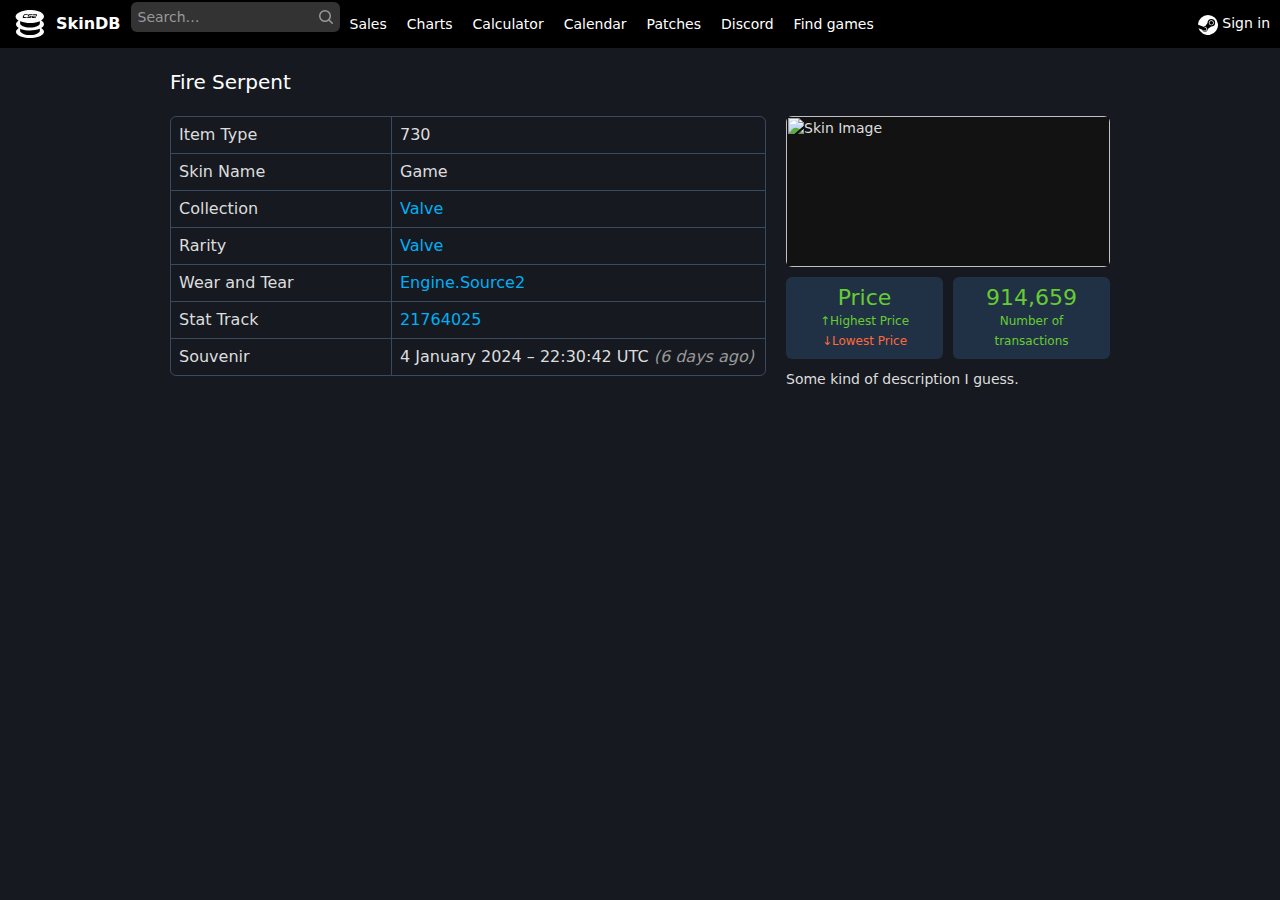
==== skin.html @ b582dfde "Merge pull request #5 from KoniecV/zator" ====
<html>

<head>
    <meta charset="utf-8">
    <meta name="viewport" content="width=device-width, initial-scale=1.0">
    <title>SkinDB</title>
    <link rel="preload" href="fonts\Inter-Regular.woff2?v=4.0" as="font" type="font/woff2" crossorigin="">
    <link rel="preload" href="fonts\Inter-Bold.woff2?v=4.0" as="font" type="font/woff2" crossorigin="">
    <link rel="preload" href="fonts\Inter-Italic.woff2?v=4.0" as="font" type="font/woff2" crossorigin="">
    <link rel="stylesheet" href="css\headcrab.css">
    <link rel="stylesheet" href="css\skin.css">

    <meta property="og:title" content="SkinDB">
    <meta name="description" content="SkinDB is a database of skins in CS2.">
    <meta property="og:description" content="SkinDB is a database of skins in CS2.">
    <meta name="theme-color" content="#000000">
</head>

<body class="page-apps">
    <div class="header" role="banner">
        <div class="header-navbar">
            <a href="png\SteamDBlogo.png" class="header-brand" itemprop="url"><svg xmlns="http://www.w3.org/2000/svg"
                    width="40" height="40" viewBox="0 0 300 300" version="1.1">
                    <path
                        d="M 144.287 44.740 C 147.469 44.939, 152.419 44.937, 155.287 44.736 C 158.154 44.535, 155.550 44.372, 149.500 44.374 C 143.450 44.376, 141.104 44.541, 144.287 44.740 M 127.250 45.689 C 128.213 45.941, 129.787 45.941, 130.750 45.689 C 131.713 45.438, 130.925 45.232, 129 45.232 C 127.075 45.232, 126.287 45.438, 127.250 45.689 M 168.762 45.707 C 170.006 45.946, 171.806 45.937, 172.762 45.687 C 173.718 45.437, 172.700 45.241, 170.500 45.252 C 168.300 45.263, 167.518 45.468, 168.762 45.707 M 118.750 46.662 C 119.438 46.940, 120.563 46.940, 121.250 46.662 C 121.938 46.385, 121.375 46.158, 120 46.158 C 118.625 46.158, 118.063 46.385, 118.750 46.662 M 177.750 46.662 C 178.438 46.940, 179.563 46.940, 180.250 46.662 C 180.938 46.385, 180.375 46.158, 179 46.158 C 177.625 46.158, 177.063 46.385, 177.750 46.662 M 184.750 47.662 C 185.438 47.940, 186.563 47.940, 187.250 47.662 C 187.938 47.385, 187.375 47.158, 186 47.158 C 184.625 47.158, 184.063 47.385, 184.750 47.662 M 72 60 C 70.075 61.054, 68.950 61.916, 69.500 61.916 C 70.050 61.916, 72.075 61.054, 74 60 C 75.925 58.946, 77.050 58.084, 76.500 58.084 C 75.950 58.084, 73.925 58.946, 72 60 M 231 62.430 C 231 62.705, 231.900 63.411, 233 64 C 234.100 64.589, 235 64.845, 235 64.570 C 235 64.295, 234.100 63.589, 233 63 C 231.900 62.411, 231 62.155, 231 62.430 M 63.441 64.555 C 61.577 66.049, 61.589 66.067, 63.750 65.020 C 64.987 64.420, 66 63.720, 66 63.465 C 66 62.700, 65.481 62.921, 63.441 64.555 M 241.500 70 C 242.495 71.100, 243.535 72, 243.810 72 C 244.085 72, 243.495 71.100, 242.500 70 C 241.505 68.900, 240.465 68, 240.190 68 C 239.915 68, 240.505 68.900, 241.500 70 M 54.405 71.250 L 52.500 73.500 54.750 71.595 C 55.987 70.547, 57 69.535, 57 69.345 C 57 68.545, 56.195 69.136, 54.405 71.250 M 102.998 98.188 C 102.999 98.566, 107.951 99.016, 114.002 99.188 C 120.053 99.359, 125.003 99.191, 125.002 98.812 C 125.001 98.434, 120.049 97.984, 113.998 97.812 C 107.947 97.641, 102.997 97.809, 102.998 98.188 M 135.789 98.741 C 139.248 98.937, 144.648 98.936, 147.789 98.738 C 150.930 98.540, 148.100 98.380, 141.500 98.382 C 134.900 98.384, 132.330 98.546, 135.789 98.741 M 244.946 114.750 L 241.500 118.500 245.250 115.054 C 247.313 113.158, 249 111.471, 249 111.304 C 249 110.540, 248.154 111.260, 244.946 114.750 M 51 115.500 C 52.866 117.425, 54.617 119, 54.892 119 C 55.167 119, 53.866 117.425, 52 115.500 C 50.134 113.575, 48.383 112, 48.108 112 C 47.833 112, 49.134 113.575, 51 115.500 M 59.100 128.295 C 57.835 130.402, 57.857 130.423, 59.579 128.774 C 60.570 127.824, 61.166 126.832, 60.903 126.569 C 60.640 126.306, 59.829 127.083, 59.100 128.295 M 53.437 133.250 L 50.500 136.500 53.750 133.563 C 56.779 130.825, 57.460 130, 56.687 130 C 56.515 130, 55.052 131.463, 53.437 133.250 M 243 130.313 C 243 130.485, 244.463 131.948, 246.250 133.563 L 249.500 136.500 246.563 133.250 C 243.825 130.221, 243 129.540, 243 130.313 M 115.750 140.662 C 116.438 140.940, 117.563 140.940, 118.250 140.662 C 118.938 140.385, 118.375 140.158, 117 140.158 C 115.625 140.158, 115.063 140.385, 115.750 140.662 M 181.750 140.662 C 182.438 140.940, 183.563 140.940, 184.250 140.662 C 184.938 140.385, 184.375 140.158, 183 140.158 C 181.625 140.158, 181.063 140.385, 181.750 140.662 M 122.750 141.662 C 123.438 141.940, 124.563 141.940, 125.250 141.662 C 125.938 141.385, 125.375 141.158, 124 141.158 C 122.625 141.158, 122.063 141.385, 122.750 141.662 M 174.269 141.693 C 175.242 141.947, 176.592 141.930, 177.269 141.656 C 177.946 141.382, 177.150 141.175, 175.500 141.195 C 173.850 141.215, 173.296 141.439, 174.269 141.693 M 133.264 142.718 C 134.784 142.947, 137.034 142.941, 138.264 142.704 C 139.494 142.467, 138.250 142.279, 135.500 142.286 C 132.750 142.294, 131.744 142.488, 133.264 142.718 M 161.264 142.718 C 162.784 142.947, 165.034 142.941, 166.264 142.704 C 167.494 142.467, 166.250 142.279, 163.500 142.286 C 160.750 142.294, 159.744 142.488, 161.264 142.718 M 44.252 152.500 C 44.263 154.700, 44.468 155.482, 44.707 154.238 C 44.946 152.994, 44.937 151.194, 44.687 150.238 C 44.437 149.282, 44.241 150.300, 44.252 152.500 M 255.252 152.500 C 255.263 154.700, 255.468 155.482, 255.707 154.238 C 255.946 152.994, 255.937 151.194, 255.687 150.238 C 255.437 149.282, 255.241 150.300, 255.252 152.500 M 79 154.313 C 79 154.485, 80.463 155.948, 82.250 157.563 L 85.500 160.500 82.563 157.250 C 79.825 154.221, 79 153.540, 79 154.313 M 217.437 157.250 L 214.500 160.500 217.750 157.563 C 220.779 154.825, 221.460 154, 220.687 154 C 220.515 154, 219.052 155.463, 217.437 157.250 M 53 171.500 C 54.292 172.875, 55.574 174, 55.849 174 C 56.124 174, 55.292 172.875, 54 171.500 C 52.708 170.125, 51.426 169, 51.151 169 C 50.876 169, 51.708 170.125, 53 171.500 M 245.924 171.750 L 243.500 174.500 246.250 172.076 C 247.762 170.742, 249 169.505, 249 169.326 C 249 168.541, 248.190 169.180, 245.924 171.750 M 121.750 174.662 C 122.438 174.940, 123.563 174.940, 124.250 174.662 C 124.938 174.385, 124.375 174.158, 123 174.158 C 121.625 174.158, 121.063 174.385, 121.750 174.662 M 175.750 174.662 C 176.438 174.940, 177.563 174.940, 178.250 174.662 C 178.938 174.385, 178.375 174.158, 177 174.158 C 175.625 174.158, 175.063 174.385, 175.750 174.662 M 128.750 175.662 C 129.438 175.940, 130.563 175.940, 131.250 175.662 C 131.938 175.385, 131.375 175.158, 130 175.158 C 128.625 175.158, 128.063 175.385, 128.750 175.662 M 168.750 175.662 C 169.438 175.940, 170.563 175.940, 171.250 175.662 C 171.938 175.385, 171.375 175.158, 170 175.158 C 168.625 175.158, 168.063 175.385, 168.750 175.662 M 139.750 176.723 C 141.537 176.945, 144.463 176.945, 146.250 176.723 C 148.037 176.502, 146.575 176.320, 143 176.320 C 139.425 176.320, 137.963 176.502, 139.750 176.723 M 153.750 176.723 C 155.537 176.945, 158.463 176.945, 160.250 176.723 C 162.037 176.502, 160.575 176.320, 157 176.320 C 153.425 176.320, 151.963 176.502, 153.750 176.723 M 120.269 197.693 C 121.242 197.947, 122.592 197.930, 123.269 197.656 C 123.946 197.382, 123.150 197.175, 121.500 197.195 C 119.850 197.215, 119.296 197.439, 120.269 197.693 M 177.269 197.693 C 178.242 197.947, 179.592 197.930, 180.269 197.656 C 180.946 197.382, 180.150 197.175, 178.500 197.195 C 176.850 197.215, 176.296 197.439, 177.269 197.693 M 129.762 198.707 C 131.006 198.946, 132.806 198.937, 133.762 198.687 C 134.718 198.437, 133.700 198.241, 131.500 198.252 C 129.300 198.263, 128.518 198.468, 129.762 198.707 M 166.762 198.707 C 168.006 198.946, 169.806 198.937, 170.762 198.687 C 171.718 198.437, 170.700 198.241, 168.500 198.252 C 166.300 198.263, 165.518 198.468, 166.762 198.707 M 44.252 208.500 C 44.263 210.700, 44.468 211.482, 44.707 210.238 C 44.946 208.994, 44.937 207.194, 44.687 206.238 C 44.437 205.282, 44.241 206.300, 44.252 208.500 M 255.252 208.500 C 255.263 210.700, 255.468 211.482, 255.707 210.238 C 255.946 208.994, 255.937 207.194, 255.687 206.238 C 255.437 205.282, 255.241 206.300, 255.252 208.500 M 82 213.500 C 83.866 215.425, 85.617 217, 85.892 217 C 86.167 217, 84.866 215.425, 83 213.500 C 81.134 211.575, 79.383 210, 79.108 210 C 78.833 210, 80.134 211.575, 82 213.500 M 216.946 213.750 L 213.500 217.500 217.250 214.054 C 220.740 210.846, 221.460 210, 220.696 210 C 220.529 210, 218.842 211.688, 216.946 213.750 M 53.500 228 C 55.648 230.200, 57.631 232, 57.906 232 C 58.181 232, 56.648 230.200, 54.500 228 C 52.352 225.800, 50.369 224, 50.094 224 C 49.819 224, 51.352 225.800, 53.500 228 M 245.453 228.250 L 241.500 232.500 245.750 228.547 C 248.088 226.373, 250 224.460, 250 224.297 C 250 223.540, 249.129 224.298, 245.453 228.250 M 126.750 231.662 C 127.438 231.940, 128.563 231.940, 129.250 231.662 C 129.938 231.385, 129.375 231.158, 128 231.158 C 126.625 231.158, 126.063 231.385, 126.750 231.662 M 170.750 231.662 C 171.438 231.940, 172.563 231.940, 173.250 231.662 C 173.938 231.385, 173.375 231.158, 172 231.158 C 170.625 231.158, 170.063 231.385, 170.750 231.662 M 135.750 232.706 C 136.988 232.944, 139.012 232.944, 140.250 232.706 C 141.488 232.467, 140.475 232.272, 138 232.272 C 135.525 232.272, 134.512 232.467, 135.750 232.706 M 159.750 232.706 C 160.988 232.944, 163.012 232.944, 164.250 232.706 C 165.488 232.467, 164.475 232.272, 162 232.272 C 159.525 232.272, 158.512 232.467, 159.750 232.706 M 111.750 252.662 C 112.438 252.940, 113.563 252.940, 114.250 252.662 C 114.938 252.385, 114.375 252.158, 113 252.158 C 111.625 252.158, 111.063 252.385, 111.750 252.662 M 185.750 252.662 C 186.438 252.940, 187.563 252.940, 188.250 252.662 C 188.938 252.385, 188.375 252.158, 187 252.158 C 185.625 252.158, 185.063 252.385, 185.750 252.662 M 118.750 253.662 C 119.438 253.940, 120.563 253.940, 121.250 253.662 C 121.938 253.385, 121.375 253.158, 120 253.158 C 118.625 253.158, 118.063 253.385, 118.750 253.662 M 178.750 253.662 C 179.438 253.940, 180.563 253.940, 181.250 253.662 C 181.938 253.385, 181.375 253.158, 180 253.158 C 178.625 253.158, 178.063 253.385, 178.750 253.662 M 127.250 254.689 C 128.213 254.941, 129.787 254.941, 130.750 254.689 C 131.713 254.438, 130.925 254.232, 129 254.232 C 127.075 254.232, 126.287 254.438, 127.250 254.689 M 169.250 254.689 C 170.213 254.941, 171.787 254.941, 172.750 254.689 C 173.713 254.438, 172.925 254.232, 171 254.232 C 169.075 254.232, 168.287 254.438, 169.250 254.689 M 144.250 255.739 C 147.412 255.937, 152.588 255.937, 155.750 255.739 C 158.912 255.541, 156.325 255.378, 150 255.378 C 143.675 255.378, 141.088 255.541, 144.250 255.739"
                        stroke="none" fill="#8d8d8e" fill-rule="evenodd" />
                    <path
                        d="M 125 46.058 C 90.244 50.346, 59.152 63.522, 47.999 78.687 C 44.215 83.833, 42 90.027, 42 95.466 C 42 103.755, 49.502 114.739, 60.529 122.598 L 63.474 124.696 56.292 131.598 C 48.081 139.489, 45.044 145.133, 45.044 152.500 C 45.044 161.170, 50.068 169.209, 60.081 176.559 C 62.786 178.545, 64.988 180.470, 64.974 180.835 C 64.960 181.201, 62.674 183.043, 59.894 184.929 C 32.204 203.718, 44.208 231.558, 85.964 245.389 C 125.054 258.337, 174.946 258.337, 214.036 245.389 C 255.755 231.570, 267.772 203.701, 240.106 184.929 C 237.326 183.043, 235.040 181.201, 235.026 180.835 C 235.012 180.470, 237.214 178.545, 239.919 176.559 C 253.963 166.250, 258.368 154.152, 252.422 142.219 C 249.896 137.150, 242.562 129.627, 236.868 126.263 C 235.291 125.331, 234 124.237, 234 123.832 C 234 123.427, 235.938 121.763, 238.307 120.133 C 248.802 112.912, 255.550 101.648, 254.800 92.602 C 253.079 71.853, 226.005 54.584, 184 47.441 C 172.761 45.531, 136.218 44.673, 125 46.058 M 105.881 78.503 C 103.272 79.921, 102.488 81.232, 97.585 92.374 C 92.663 103.560, 94.114 105, 110.303 105 L 121.949 105 123.474 102.050 C 124.313 100.427, 125 98.852, 125 98.550 C 125 98.247, 120.275 98, 114.500 98 C 108.725 98, 104 97.606, 104 97.124 C 104 96.643, 105.093 93.776, 106.430 90.754 C 108.236 86.670, 108.570 84.970, 107.730 84.130 C 106.890 83.290, 109.819 83, 119.139 83 C 131.606 83, 131.686 82.985, 132.839 80.453 C 133.478 79.052, 134 77.702, 134 77.453 C 134 77.204, 128.262 77.018, 121.250 77.040 C 112.181 77.069, 107.744 77.491, 105.881 78.503 M 139.209 78.566 C 136.841 80.225, 133 86.920, 133 89.389 C 133 92.902, 135.893 94, 145.145 94 C 153.179 94, 154.111 94.188, 153.812 95.750 C 153.522 97.265, 152.066 97.533, 142.988 97.747 C 137.220 97.883, 131.565 98.210, 130.421 98.473 C 128.730 98.863, 126 102.613, 126 104.547 C 126 104.796, 132.097 105, 139.550 105 C 155.614 105, 157.723 104.249, 160.954 97.373 C 162.717 93.624, 162.951 92.189, 162.105 90.332 C 161.101 88.127, 160.524 88, 151.521 88 C 142.805 88, 142 87.838, 142 86.083 C 142 85.029, 141.438 83.940, 140.750 83.662 C 140.063 83.385, 145.676 83.122, 153.224 83.079 L 166.949 83 168.500 80 L 170.051 77 155.748 77 C 144.384 77, 140.986 77.322, 139.209 78.566 M 172.161 79.547 C 171.522 80.948, 171 82.298, 171 82.547 C 171 82.796, 176.646 83, 183.547 83 L 196.093 83 194.297 85.447 C 192.589 87.774, 191.907 87.910, 180.513 88.197 L 168.526 88.500 166.401 93 C 163.031 100.138, 162.765 101.622, 164.537 103.395 C 165.852 104.709, 168.574 105, 179.546 105 L 192.949 105 194.500 102 L 196.051 99 184.026 99 C 177.412 99, 172 98.745, 172 98.434 C 172 98.123, 172.466 96.998, 173.035 95.934 C 173.965 94.197, 175.222 94, 185.380 94 C 197.902 94, 198.022 93.945, 201.290 86.716 C 203.405 82.035, 203.430 80.573, 201.429 78.571 C 200.158 77.301, 197.318 77, 186.589 77 C 173.342 77, 173.319 77.004, 172.161 79.547 M 76 138.433 C 76 149.851, 77.604 153.921, 84.226 159.297 C 113.161 182.790, 186.839 182.790, 215.774 159.297 C 222.378 153.935, 224 149.841, 224 138.540 C 224 133.293, 223.887 129, 223.750 129 C 223.613 129, 219.087 130.578, 213.693 132.506 C 172.990 147.055, 118.957 145.853, 77.750 129.481 C 76.156 128.848, 76 129.647, 76 138.433 M 76.159 196.410 C 76.483 206.314, 76.650 207.007, 79.590 210.660 C 86.511 219.260, 100.198 226.093, 118.868 230.271 C 127.098 232.113, 131.630 232.426, 150 232.426 C 168.370 232.426, 172.902 232.113, 181.132 230.271 C 199.802 226.093, 213.489 219.260, 220.410 210.660 C 223.356 206.999, 223.516 206.329, 223.845 196.267 C 224.125 187.718, 223.934 185.811, 222.841 186.231 C 181.204 202.208, 125.587 203.097, 83.677 188.455 C 79.813 187.105, 76.464 186, 76.235 186 C 76.005 186, 75.971 190.685, 76.159 196.410"
                        stroke="none" fill="#fbfbfb" fill-rule="evenodd" />
                </svg> <span>SkinDB</span></a>
            <form class="header-search" id="js-header-form" method="get" action="/search/" itemprop="potentialAction"
                itemscope="" itemtype="http://schema.org/SearchAction" role="search">
                <input type="hidden" name="a" value="all">
                <meta itemprop="target" content="https://steamdb.info/search/?a=all&amp;q={q}">
                <input type="text" accesskey="/" class="field" autocomplete="off" name="q" placeholder="Search…"
                    itemprop="query-input" aria-label="Search">
                <button type="submit" class="submit" aria-label="Perform search" tabindex="-1"><svg width="16"
                        height="16" viewBox="0 0 16 16" class="octicon octicon-search" aria-hidden="true">
                        <path
                            d="M10.68 11.74a6 6 0 0 1-7.922-8.982 6 6 0 0 1 8.982 7.922l3.04 3.04a.749.749 0 0 1-.326 1.275.749.749 0 0 1-.734-.215ZM11.5 7a4.499 4.499 0 1 0-8.997 0A4.499 4.499 0 0 0 11.5 7Z">
                        </path>
                    </svg></button>
            </form>
            <a href="/sales/">Sales</a>
            <a href="/charts/">Charts</a>
            <a href="/calculator/">Calculator</a>
            <a href="/calendar/">Calendar</a>
            <a href="/patchnotes/">Patches</a>
            <a href="/discord/">Discord</a>
            <a href="/instantsearch/">Find games</a>
            <button type="button" class="btn btn-outline header-search-close">Close</button>
        </div>
        <button type="button" class="header-search-mobile" aria-label="Open search"><svg width="24" height="24"
                viewBox="0 0 16 16" class="octicon octicon-search" aria-hidden="true">
                <path
                    d="M10.68 11.74a6 6 0 0 1-7.922-8.982 6 6 0 0 1 8.982 7.922l3.04 3.04a.749.749 0 0 1-.326 1.275.749.749 0 0 1-.734-.215ZM11.5 7a4.499 4.499 0 1 0-8.997 0A4.499 4.499 0 0 0 11.5 7Z">
                </path>
            </svg></button>
        <div class="header-user hide-small">
            <a class="header-login" href="/login/" rel="nofollow">
                <svg width="20" height="20" viewBox="0 0 16 16" class="octicon octicon-steam" aria-hidden="true">
                    <path
                        d="M8 0a8 8 0 00-8 7.47c.07.1.13.21.18.32l4.15 1.67a2.2 2.2 0 011.31-.36l1.97-2.8v-.04c0-1.65 1.37-3 3.05-3a3.03 3.03 0 013.05 3 3.03 3.03 0 01-3.12 3l-2.81 1.97c0 .3-.05.6-.17.9a2.25 2.25 0 01-4.23-.37L.4 10.56A8.01 8.01 0 108 0zm2.66 4.27c-1.12 0-2.03.9-2.03 2s.91 1.99 2.03 1.99c1.12 0 2.03-.9 2.03-2s-.9-2-2.03-2zm0 .5c.85 0 1.53.66 1.53 1.49s-.68 1.5-1.53 1.5c-.84 0-1.52-.67-1.52-1.5s.68-1.5 1.52-1.5zM5.57 9.6c-.22 0-.43.04-.62.11l1.02.42c.65.26.95.99.68 1.62-.27.63-1 .93-1.65.67l-1-.4a1.73 1.73 0 003.13-.08c.18-.42.18-.88.01-1.3A1.69 1.69 0 005.57 9.6z">
                    </path>
                </svg> <span>Sign in</span>
            </a>
        </div>
    </div>
    <div class="header-search-suggestions">
        <div class="container" id="js-search-tips">
            <p>Start typing to see game suggestions. This only suggests apps that have a store page.</p>
            <ul>
                <li class="hide-small">Use slash key (<kbd>/</kbd>) to focus search from anywhere.</li>
                <li class="hide-small">Use arrow keys (<kbd>↑</kbd> and <kbd>↓</kbd>) to navigate suggestions.</li>
                <li class="hide-small">Use escape (<kbd>Esc</kbd>) to close search.</li>
                <li>Enter an appid to be redirected to the app page.</li>
                <li>Enter a steamid (765...) to be redirected to calculator.</li>
                <li>Paste a profile link (/id/ or /profiles/) to be redirected to calculator.</li>
                <li>Paste any url that contains app/, sub/, bundle/, or depot/ to be redirected to the relevant page.
                </li>
                <li><a href="https://www.algolia.com/?utm_content=steamdb.info&amp;utm_campaign=poweredby">Search is
                        powered by Algolia.</a></li>
            </ul>
        </div>
        <div class="container" id="js-search-suggestions"></div>
        <div class="container header-search-enter">
            Only apps with a store page are suggested.
            <span class="hide-small">
                <kbd>Enter</kbd> Submit to view all results.
                <kbd>Ctrl+Enter</kbd> View and filter in instant search.
            </span>
        </div>
        <div class="header-search-side-close">
            <div class="header-search-side-close-inner">Close ×</div>
        </div>
    </div>


    <div class="body-wrap">
        <div class="body-content" id="main">
            <div class="scope-app" itemscope="" itemtype="http://schema.org/VideoGame" data-appid="730"
                data-charts-type="1" data-default-tab="charts">
                <meta name="rating" content="adult">
                <meta itemprop="screenshot"
                    content="https://cdn.cloudflare.steamstatic.com/steam/apps/730/ss_796601d9d67faf53486eeb26d0724347cea67ddc.jpg">
                <div class="header-wrapper">
                    <div class="container">
                        <div class="pagehead">
                            <div class="d-flex flex-grow">
                                <h1 itemprop="name">Fire Serpent</h1>
                            </div>
                        </div>
                        <div class="row app-row">
                            <div class="span8">
                                <table class="table table-bordered table-hover table-responsive-flex">
                                    <tbody>
                                        <tr>
                                            <td class="span3">Item Type</td>
                                            <td>730</td>
                                        </tr>
                                        <tr>
                                            <td>Skin Name</td>
                                            <td itemprop="applicationCategory">Game</td>
                                        </tr>
                                        <tr>
                                            <td>Collection</td>
                                            <td><a href="https://steamdb.info/developer/Valve/"
                                                    itemprop="author">Valve</a>
                                            </td>
                                        </tr>
                                        <tr>
                                            <td>Rarity</td>
                                            <td><a href="https://steamdb.info/publisher/Valve/"
                                                    itemprop="publisher">Valve</a>
                                            </td>
                                        </tr>
                                        <tr>
                                            <td>Wear and Tear</td>
                                            <td><a href="https://steamdb.info/tech/Engine/Source2/">Engine.Source2</a>
                                            </td>
                                        </tr>
                                        <tr>
                                            <td>Stat Track</td>
                                            <td><a href="https://steamdb.info/changelist/21764025/"
                                                    rel="nofollow">21764025</a></td>
                                        </tr>
                                        <tr>
                                            <td>Souvenir</td>
                                            <td>4 January 2024 – 22:30:42 UTC <i class="muted">(<time class="timeago"
                                                        datetime="2024-01-04T22:30:42+00:00" itemprop="dateModified"
                                                        content="2024-01-04T22:30:42+00:00"
                                                        title="4 January 2024 at 22:30:42 UTC">6 days ago</time>)</i>
                                            </td>
                                        </tr>
                                    </tbody>
                                </table>
                            </div>


                            <div class="span4">
                                <div class="js-open-screenshot-viewer">
                                    <img src="Path to image here"
                                        class="app-logo" itemprop="image" alt="Skin Image" width="324"
                                        height="151">
                                </div>
                                <div class="header-two-things">
                                    <a class="header-thing tooltipped tooltipped-n" aria-label="Change in last month">
                                        <div class="header-thing-number header-thing-good">Price</div>
                                        <span class="header-thing-good">↑Highest Price</span> <span
                                            class="header-thing-poor">↓Lowest Price</span>
                                    </a>
                                    <a aria-label="Transactions in last month"
                                        class="header-thing header-thing-good tooltipped tooltipped-n" id="js-charts-button">
                                        <div class="header-thing-number">914,659</div>
                                        Number of transactions
                                    </a>
                                </div>
                                <p class="header-description" itemprop="description">Some kind of description I guess.</p>
                            </div>
                        </div>
                    </div>
                </div>
            </div>
        </div>
    </div>
</body>

</html>
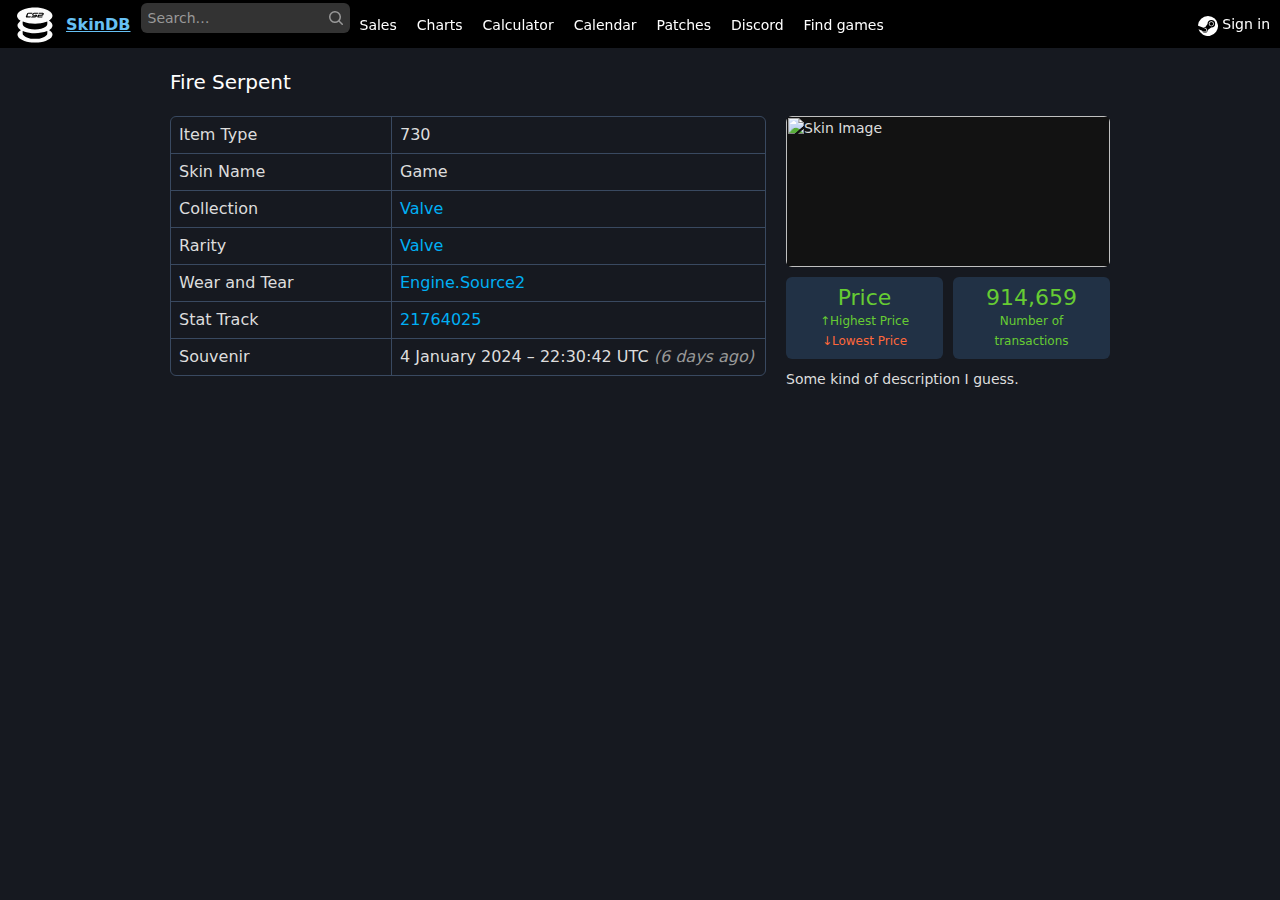
==== commit 14babc72: "initial js commit" ====
--- a/skin.html
+++ b/skin.html
@@ -4,6 +4,8 @@
     <meta charset="utf-8">
     <meta name="viewport" content="width=device-width, initial-scale=1.0">
     <title>SkinDB</title>
+
+    <link rel="icon" href="png\SteamDBlogo.png">
     <link rel="preload" href="fonts\Inter-Regular.woff2?v=4.0" as="font" type="font/woff2" crossorigin="">
     <link rel="preload" href="fonts\Inter-Bold.woff2?v=4.0" as="font" type="font/woff2" crossorigin="">
     <link rel="preload" href="fonts\Inter-Italic.woff2?v=4.0" as="font" type="font/woff2" crossorigin="">
@@ -14,13 +16,17 @@
     <meta name="description" content="SkinDB is a database of skins in CS2.">
     <meta property="og:description" content="SkinDB is a database of skins in CS2.">
     <meta name="theme-color" content="#000000">
+
+    <script src="https://code.jquery.com/jquery-3.6.4.min.js"></script>
+    <script src="https://code.highcharts.com/highcharts.js"></script>
+    <script src="script.js"></script>
 </head>
 
 <body class="page-apps">
     <div class="header" role="banner">
         <div class="header-navbar">
-            <a href="png\SteamDBlogo.png" class="header-brand" itemprop="url"><svg xmlns="http://www.w3.org/2000/svg"
-                    width="40" height="40" viewBox="0 0 300 300" version="1.1">
+            <a href="index.html" class="header-brand" itemprop="url"><svg xmlns="http://www.w3.org/2000/svg"
+                    width="50" height="50" viewBox="0 0 300 300" version="1.1">
                     <path
                         d="M 144.287 44.740 C 147.469 44.939, 152.419 44.937, 155.287 44.736 C 158.154 44.535, 155.550 44.372, 149.500 44.374 C 143.450 44.376, 141.104 44.541, 144.287 44.740 M 127.250 45.689 C 128.213 45.941, 129.787 45.941, 130.750 45.689 C 131.713 45.438, 130.925 45.232, 129 45.232 C 127.075 45.232, 126.287 45.438, 127.250 45.689 M 168.762 45.707 C 170.006 45.946, 171.806 45.937, 172.762 45.687 C 173.718 45.437, 172.700 45.241, 170.500 45.252 C 168.300 45.263, 167.518 45.468, 168.762 45.707 M 118.750 46.662 C 119.438 46.940, 120.563 46.940, 121.250 46.662 C 121.938 46.385, 121.375 46.158, 120 46.158 C 118.625 46.158, 118.063 46.385, 118.750 46.662 M 177.750 46.662 C 178.438 46.940, 179.563 46.940, 180.250 46.662 C 180.938 46.385, 180.375 46.158, 179 46.158 C 177.625 46.158, 177.063 46.385, 177.750 46.662 M 184.750 47.662 C 185.438 47.940, 186.563 47.940, 187.250 47.662 C 187.938 47.385, 187.375 47.158, 186 47.158 C 184.625 47.158, 184.063 47.385, 184.750 47.662 M 72 60 C 70.075 61.054, 68.950 61.916, 69.500 61.916 C 70.050 61.916, 72.075 61.054, 74 60 C 75.925 58.946, 77.050 58.084, 76.500 58.084 C 75.950 58.084, 73.925 58.946, 72 60 M 231 62.430 C 231 62.705, 231.900 63.411, 233 64 C 234.100 64.589, 235 64.845, 235 64.570 C 235 64.295, 234.100 63.589, 233 63 C 231.900 62.411, 231 62.155, 231 62.430 M 63.441 64.555 C 61.577 66.049, 61.589 66.067, 63.750 65.020 C 64.987 64.420, 66 63.720, 66 63.465 C 66 62.700, 65.481 62.921, 63.441 64.555 M 241.500 70 C 242.495 71.100, 243.535 72, 243.810 72 C 244.085 72, 243.495 71.100, 242.500 70 C 241.505 68.900, 240.465 68, 240.190 68 C 239.915 68, 240.505 68.900, 241.500 70 M 54.405 71.250 L 52.500 73.500 54.750 71.595 C 55.987 70.547, 57 69.535, 57 69.345 C 57 68.545, 56.195 69.136, 54.405 71.250 M 102.998 98.188 C 102.999 98.566, 107.951 99.016, 114.002 99.188 C 120.053 99.359, 125.003 99.191, 125.002 98.812 C 125.001 98.434, 120.049 97.984, 113.998 97.812 C 107.947 97.641, 102.997 97.809, 102.998 98.188 M 135.789 98.741 C 139.248 98.937, 144.648 98.936, 147.789 98.738 C 150.930 98.540, 148.100 98.380, 141.500 98.382 C 134.900 98.384, 132.330 98.546, 135.789 98.741 M 244.946 114.750 L 241.500 118.500 245.250 115.054 C 247.313 113.158, 249 111.471, 249 111.304 C 249 110.540, 248.154 111.260, 244.946 114.750 M 51 115.500 C 52.866 117.425, 54.617 119, 54.892 119 C 55.167 119, 53.866 117.425, 52 115.500 C 50.134 113.575, 48.383 112, 48.108 112 C 47.833 112, 49.134 113.575, 51 115.500 M 59.100 128.295 C 57.835 130.402, 57.857 130.423, 59.579 128.774 C 60.570 127.824, 61.166 126.832, 60.903 126.569 C 60.640 126.306, 59.829 127.083, 59.100 128.295 M 53.437 133.250 L 50.500 136.500 53.750 133.563 C 56.779 130.825, 57.460 130, 56.687 130 C 56.515 130, 55.052 131.463, 53.437 133.250 M 243 130.313 C 243 130.485, 244.463 131.948, 246.250 133.563 L 249.500 136.500 246.563 133.250 C 243.825 130.221, 243 129.540, 243 130.313 M 115.750 140.662 C 116.438 140.940, 117.563 140.940, 118.250 140.662 C 118.938 140.385, 118.375 140.158, 117 140.158 C 115.625 140.158, 115.063 140.385, 115.750 140.662 M 181.750 140.662 C 182.438 140.940, 183.563 140.940, 184.250 140.662 C 184.938 140.385, 184.375 140.158, 183 140.158 C 181.625 140.158, 181.063 140.385, 181.750 140.662 M 122.750 141.662 C 123.438 141.940, 124.563 141.940, 125.250 141.662 C 125.938 141.385, 125.375 141.158, 124 141.158 C 122.625 141.158, 122.063 141.385, 122.750 141.662 M 174.269 141.693 C 175.242 141.947, 176.592 141.930, 177.269 141.656 C 177.946 141.382, 177.150 141.175, 175.500 141.195 C 173.850 141.215, 173.296 141.439, 174.269 141.693 M 133.264 142.718 C 134.784 142.947, 137.034 142.941, 138.264 142.704 C 139.494 142.467, 138.250 142.279, 135.500 142.286 C 132.750 142.294, 131.744 142.488, 133.264 142.718 M 161.264 142.718 C 162.784 142.947, 165.034 142.941, 166.264 142.704 C 167.494 142.467, 166.250 142.279, 163.500 142.286 C 160.750 142.294, 159.744 142.488, 161.264 142.718 M 44.252 152.500 C 44.263 154.700, 44.468 155.482, 44.707 154.238 C 44.946 152.994, 44.937 151.194, 44.687 150.238 C 44.437 149.282, 44.241 150.300, 44.252 152.500 M 255.252 152.500 C 255.263 154.700, 255.468 155.482, 255.707 154.238 C 255.946 152.994, 255.937 151.194, 255.687 150.238 C 255.437 149.282, 255.241 150.300, 255.252 152.500 M 79 154.313 C 79 154.485, 80.463 155.948, 82.250 157.563 L 85.500 160.500 82.563 157.250 C 79.825 154.221, 79 153.540, 79 154.313 M 217.437 157.250 L 214.500 160.500 217.750 157.563 C 220.779 154.825, 221.460 154, 220.687 154 C 220.515 154, 219.052 155.463, 217.437 157.250 M 53 171.500 C 54.292 172.875, 55.574 174, 55.849 174 C 56.124 174, 55.292 172.875, 54 171.500 C 52.708 170.125, 51.426 169, 51.151 169 C 50.876 169, 51.708 170.125, 53 171.500 M 245.924 171.750 L 243.500 174.500 246.250 172.076 C 247.762 170.742, 249 169.505, 249 169.326 C 249 168.541, 248.190 169.180, 245.924 171.750 M 121.750 174.662 C 122.438 174.940, 123.563 174.940, 124.250 174.662 C 124.938 174.385, 124.375 174.158, 123 174.158 C 121.625 174.158, 121.063 174.385, 121.750 174.662 M 175.750 174.662 C 176.438 174.940, 177.563 174.940, 178.250 174.662 C 178.938 174.385, 178.375 174.158, 177 174.158 C 175.625 174.158, 175.063 174.385, 175.750 174.662 M 128.750 175.662 C 129.438 175.940, 130.563 175.940, 131.250 175.662 C 131.938 175.385, 131.375 175.158, 130 175.158 C 128.625 175.158, 128.063 175.385, 128.750 175.662 M 168.750 175.662 C 169.438 175.940, 170.563 175.940, 171.250 175.662 C 171.938 175.385, 171.375 175.158, 170 175.158 C 168.625 175.158, 168.063 175.385, 168.750 175.662 M 139.750 176.723 C 141.537 176.945, 144.463 176.945, 146.250 176.723 C 148.037 176.502, 146.575 176.320, 143 176.320 C 139.425 176.320, 137.963 176.502, 139.750 176.723 M 153.750 176.723 C 155.537 176.945, 158.463 176.945, 160.250 176.723 C 162.037 176.502, 160.575 176.320, 157 176.320 C 153.425 176.320, 151.963 176.502, 153.750 176.723 M 120.269 197.693 C 121.242 197.947, 122.592 197.930, 123.269 197.656 C 123.946 197.382, 123.150 197.175, 121.500 197.195 C 119.850 197.215, 119.296 197.439, 120.269 197.693 M 177.269 197.693 C 178.242 197.947, 179.592 197.930, 180.269 197.656 C 180.946 197.382, 180.150 197.175, 178.500 197.195 C 176.850 197.215, 176.296 197.439, 177.269 197.693 M 129.762 198.707 C 131.006 198.946, 132.806 198.937, 133.762 198.687 C 134.718 198.437, 133.700 198.241, 131.500 198.252 C 129.300 198.263, 128.518 198.468, 129.762 198.707 M 166.762 198.707 C 168.006 198.946, 169.806 198.937, 170.762 198.687 C 171.718 198.437, 170.700 198.241, 168.500 198.252 C 166.300 198.263, 165.518 198.468, 166.762 198.707 M 44.252 208.500 C 44.263 210.700, 44.468 211.482, 44.707 210.238 C 44.946 208.994, 44.937 207.194, 44.687 206.238 C 44.437 205.282, 44.241 206.300, 44.252 208.500 M 255.252 208.500 C 255.263 210.700, 255.468 211.482, 255.707 210.238 C 255.946 208.994, 255.937 207.194, 255.687 206.238 C 255.437 205.282, 255.241 206.300, 255.252 208.500 M 82 213.500 C 83.866 215.425, 85.617 217, 85.892 217 C 86.167 217, 84.866 215.425, 83 213.500 C 81.134 211.575, 79.383 210, 79.108 210 C 78.833 210, 80.134 211.575, 82 213.500 M 216.946 213.750 L 213.500 217.500 217.250 214.054 C 220.740 210.846, 221.460 210, 220.696 210 C 220.529 210, 218.842 211.688, 216.946 213.750 M 53.500 228 C 55.648 230.200, 57.631 232, 57.906 232 C 58.181 232, 56.648 230.200, 54.500 228 C 52.352 225.800, 50.369 224, 50.094 224 C 49.819 224, 51.352 225.800, 53.500 228 M 245.453 228.250 L 241.500 232.500 245.750 228.547 C 248.088 226.373, 250 224.460, 250 224.297 C 250 223.540, 249.129 224.298, 245.453 228.250 M 126.750 231.662 C 127.438 231.940, 128.563 231.940, 129.250 231.662 C 129.938 231.385, 129.375 231.158, 128 231.158 C 126.625 231.158, 126.063 231.385, 126.750 231.662 M 170.750 231.662 C 171.438 231.940, 172.563 231.940, 173.250 231.662 C 173.938 231.385, 173.375 231.158, 172 231.158 C 170.625 231.158, 170.063 231.385, 170.750 231.662 M 135.750 232.706 C 136.988 232.944, 139.012 232.944, 140.250 232.706 C 141.488 232.467, 140.475 232.272, 138 232.272 C 135.525 232.272, 134.512 232.467, 135.750 232.706 M 159.750 232.706 C 160.988 232.944, 163.012 232.944, 164.250 232.706 C 165.488 232.467, 164.475 232.272, 162 232.272 C 159.525 232.272, 158.512 232.467, 159.750 232.706 M 111.750 252.662 C 112.438 252.940, 113.563 252.940, 114.250 252.662 C 114.938 252.385, 114.375 252.158, 113 252.158 C 111.625 252.158, 111.063 252.385, 111.750 252.662 M 185.750 252.662 C 186.438 252.940, 187.563 252.940, 188.250 252.662 C 188.938 252.385, 188.375 252.158, 187 252.158 C 185.625 252.158, 185.063 252.385, 185.750 252.662 M 118.750 253.662 C 119.438 253.940, 120.563 253.940, 121.250 253.662 C 121.938 253.385, 121.375 253.158, 120 253.158 C 118.625 253.158, 118.063 253.385, 118.750 253.662 M 178.750 253.662 C 179.438 253.940, 180.563 253.940, 181.250 253.662 C 181.938 253.385, 181.375 253.158, 180 253.158 C 178.625 253.158, 178.063 253.385, 178.750 253.662 M 127.250 254.689 C 128.213 254.941, 129.787 254.941, 130.750 254.689 C 131.713 254.438, 130.925 254.232, 129 254.232 C 127.075 254.232, 126.287 254.438, 127.250 254.689 M 169.250 254.689 C 170.213 254.941, 171.787 254.941, 172.750 254.689 C 173.713 254.438, 172.925 254.232, 171 254.232 C 169.075 254.232, 168.287 254.438, 169.250 254.689 M 144.250 255.739 C 147.412 255.937, 152.588 255.937, 155.750 255.739 C 158.912 255.541, 156.325 255.378, 150 255.378 C 143.675 255.378, 141.088 255.541, 144.250 255.739"
                         stroke="none" fill="#8d8d8e" fill-rule="evenodd" />
@@ -166,17 +172,19 @@
                                 <div class="header-two-things">
                                     <a class="header-thing tooltipped tooltipped-n" aria-label="Change in last month">
                                         <div class="header-thing-number header-thing-good">Price</div>
-                                        <span class="header-thing-good">↑Highest Price</span> <span
-                                            class="header-thing-poor">↓Lowest Price</span>
+                                        <span class="header-thing-good">↑Highest Price</span> 
+                                        <span class="header-thing-poor">↓Lowest Price</span>
                                     </a>
-                                    <a aria-label="Transactions in last month"
-                                        class="header-thing header-thing-good tooltipped tooltipped-n" id="js-charts-button">
-                                        <div class="header-thing-number">914,659</div>
-                                        Number of transactions
+                                    <a class="header-thing tooltipped tooltipped-n" aria-label="Change in last month">
+                                        <div class="header-thing-number header-thing-good">914,659</div>
+                                        <span class="header-thing-good">Number of transactions</span>
                                     </a>
                                 </div>
                                 <p class="header-description" itemprop="description">Some kind of description I guess.</p>
                             </div>
+
+                            <div id="chart-container" style="height: 400px;"></div>
+
                         </div>
                     </div>
                 </div>
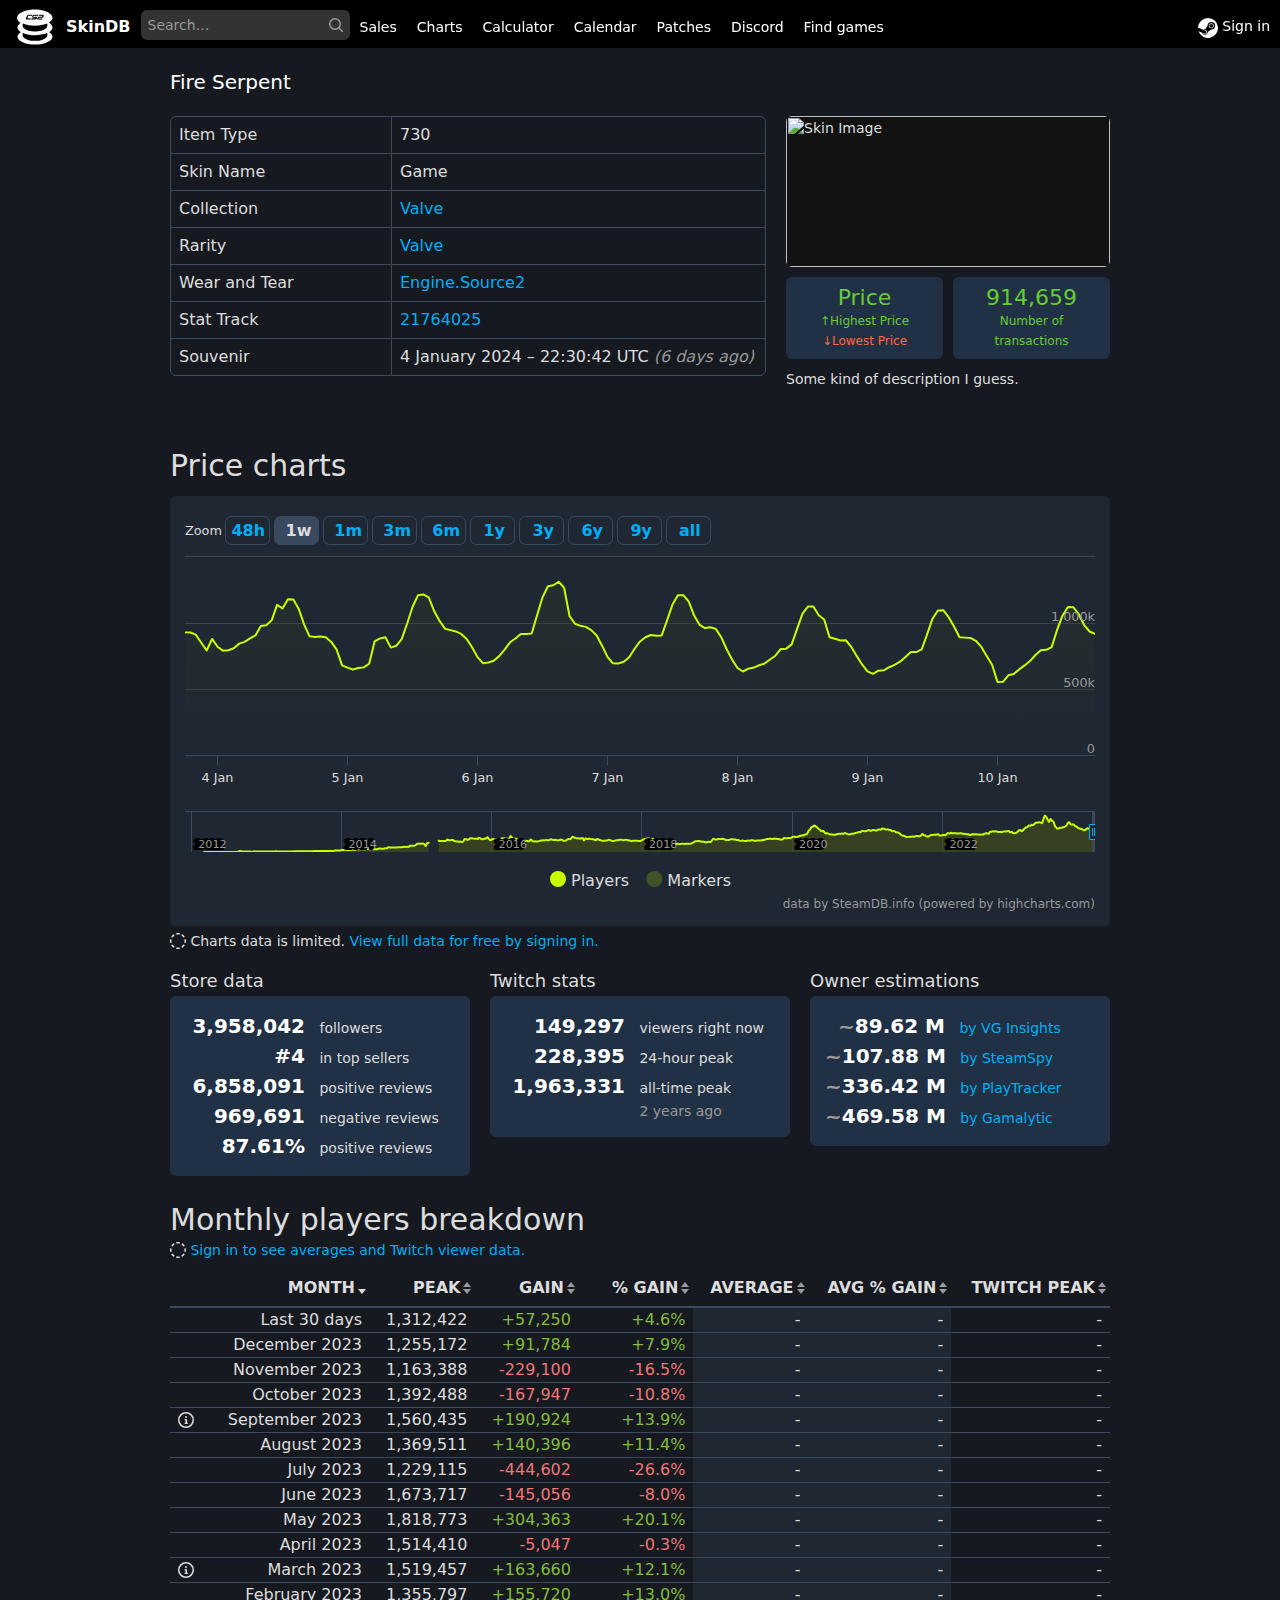
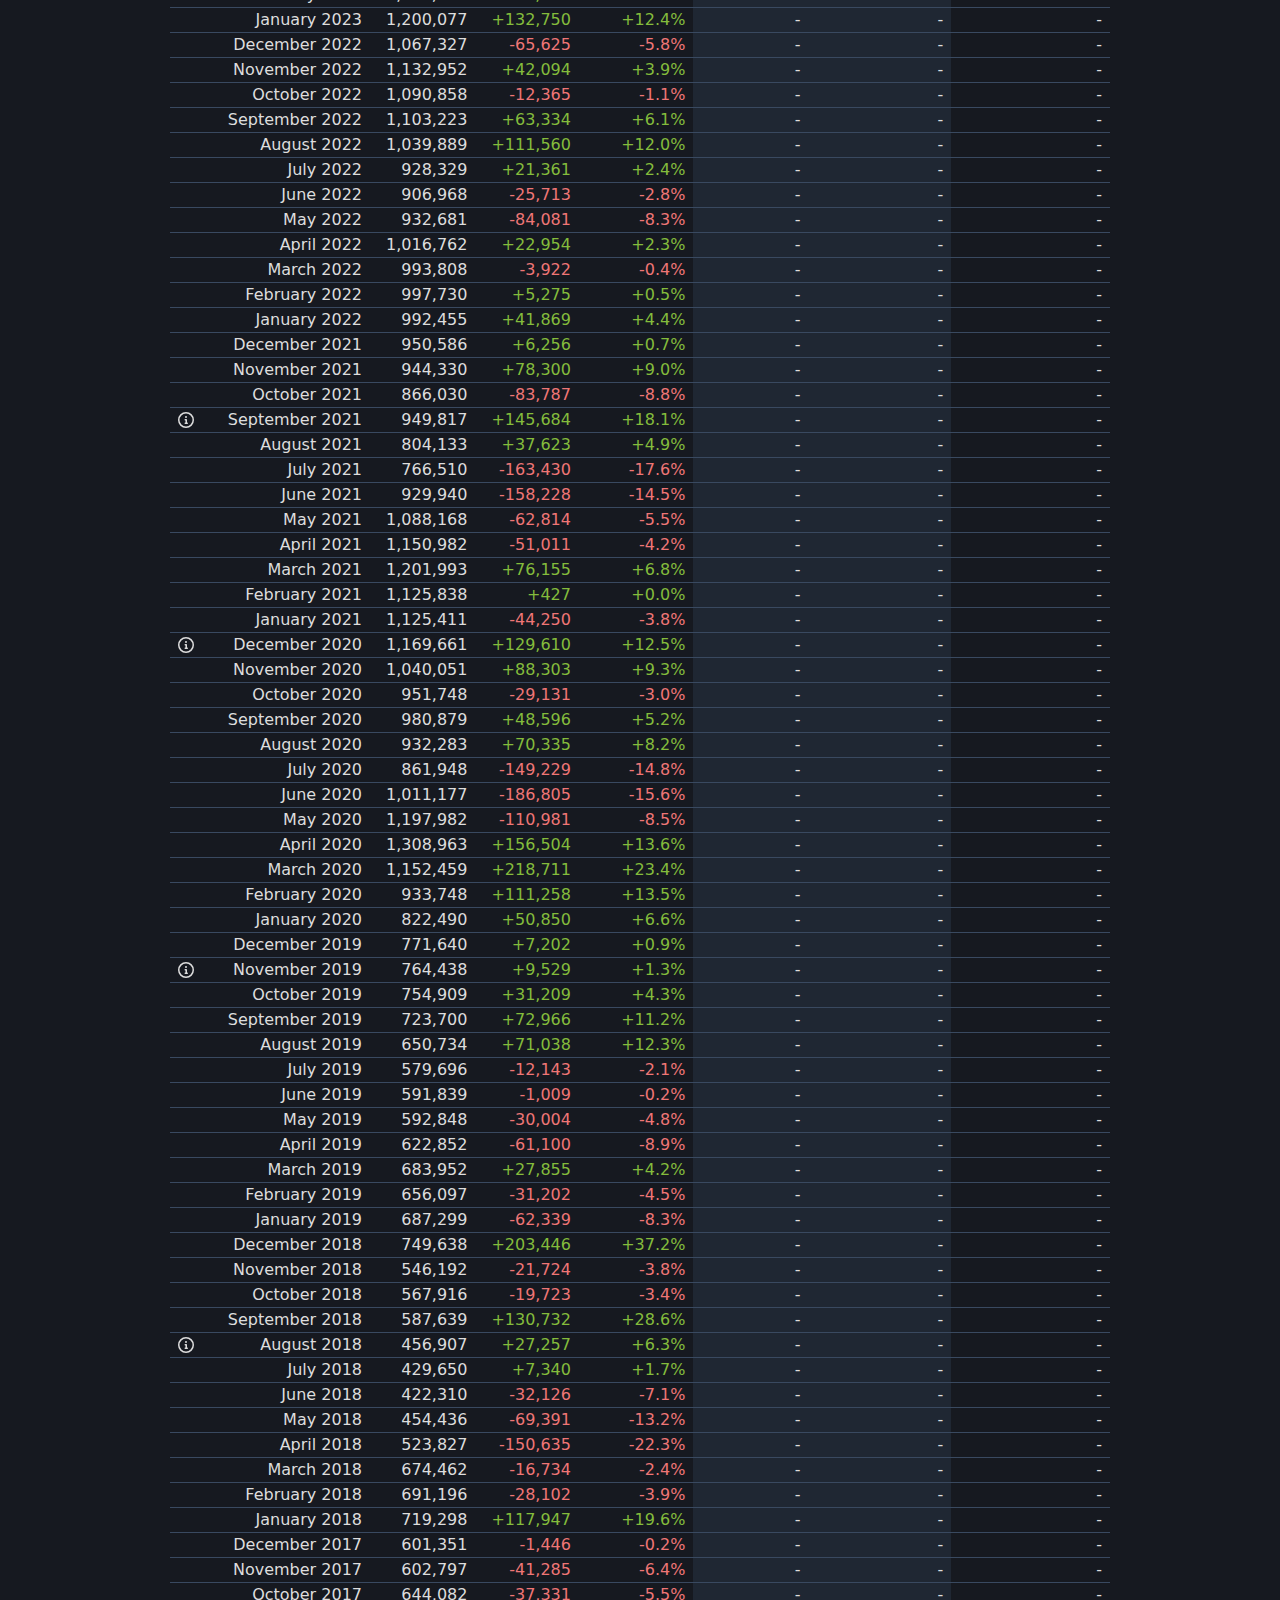
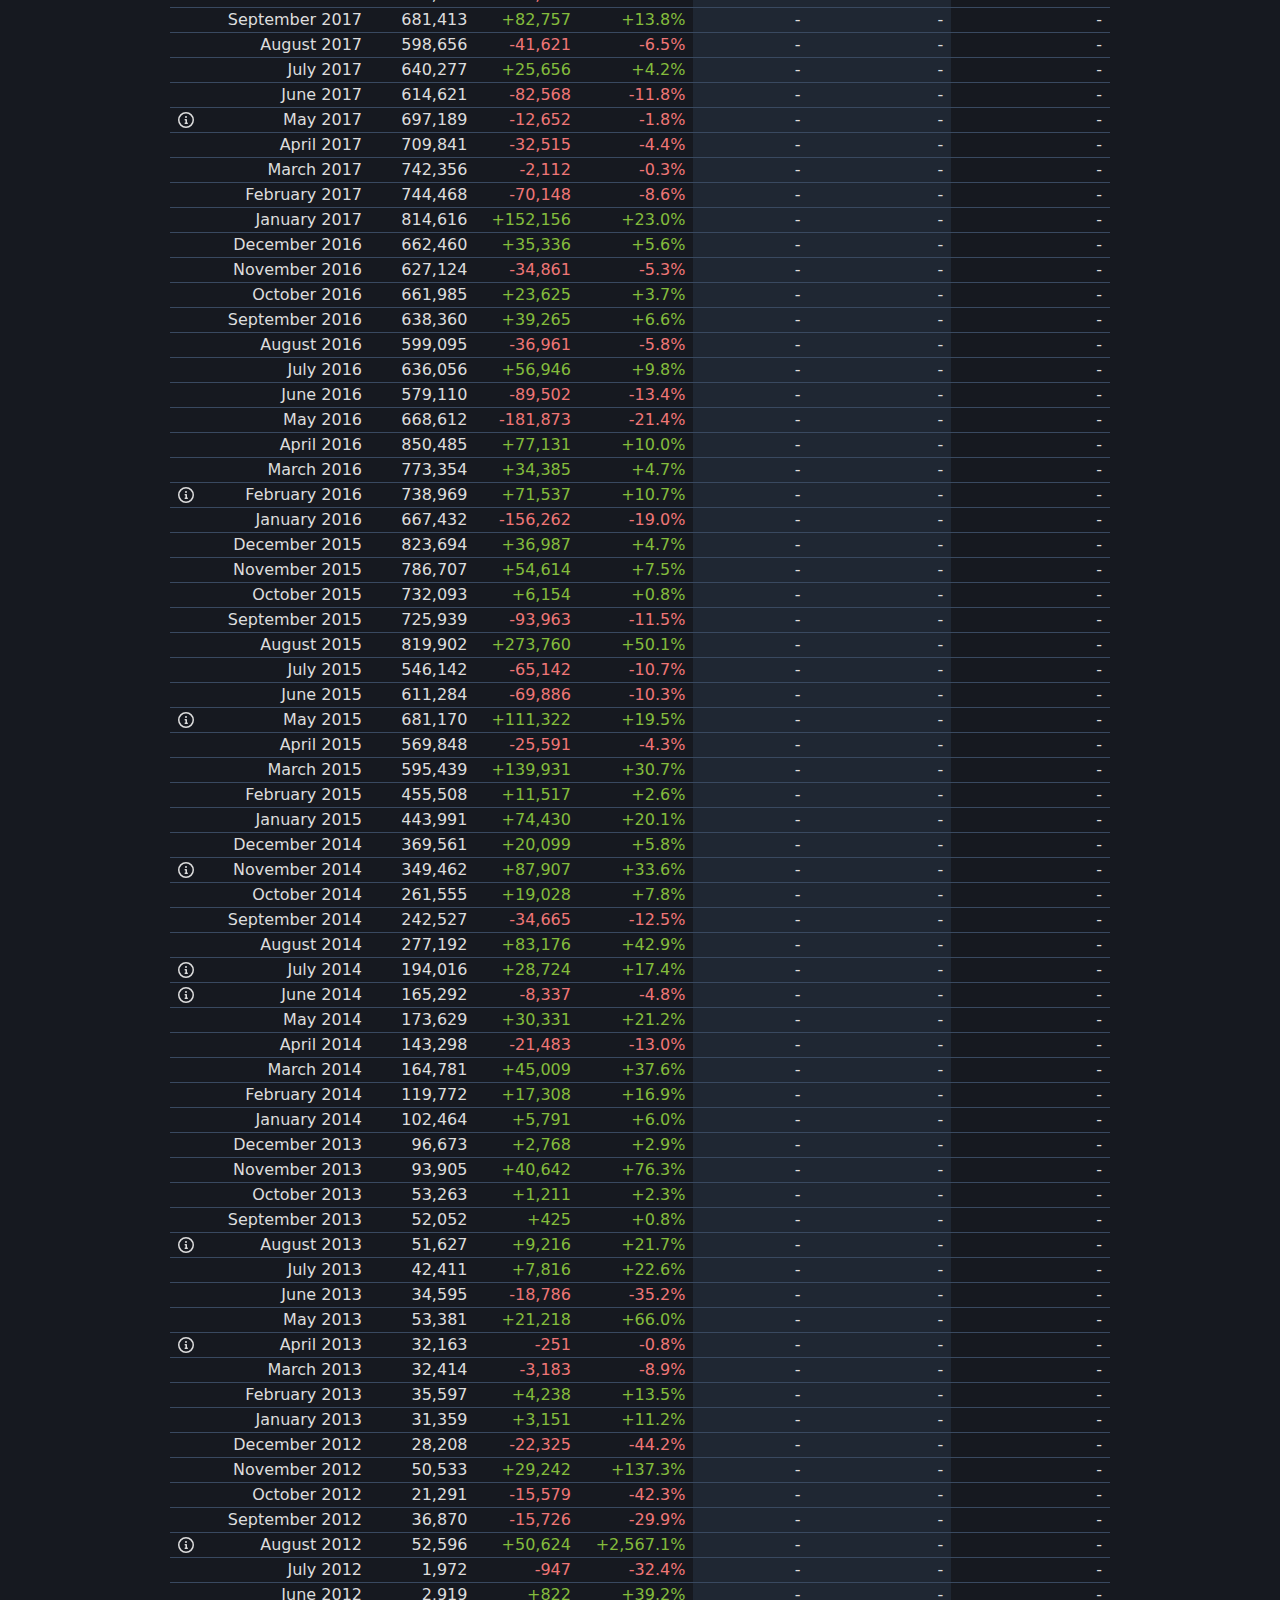
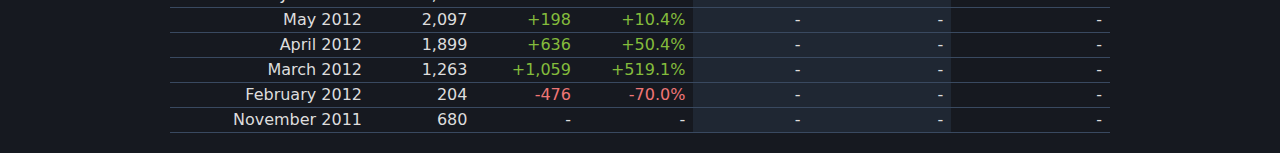
==== commit 6cebc3ee: "charts init" ====
--- a/skin.html
+++ b/skin.html
@@ -182,9 +182,2035 @@
                                 </div>
                                 <p class="header-description" itemprop="description">Some kind of description I guess.</p>
                             </div>
+                        </div>
+                    </div>
+                </div>
 
-                            <div id="chart-container" style="height: 400px;"></div>
-
+                <div class="container">
+                    <div class="tabbable">
+                        <div class="tab-content">
+                            <div class="tab-pane selected" id="charts">
+                                <div class="d-flex">
+                                    <h2 class="flex-grow">Price charts</h2>
+                                </div>
+                                <div class="chart-container">
+                                    <div class="chart" id="js-chart-players" data-highcharts-chart="0"
+                                        style="overflow: hidden;">
+                                        <div style="position: relative; height: 0px; z-index: 1;"><select
+                                                style="position: absolute; width: 1px; height: 1px; padding: 0px; border: 0px; top: -9999em; cursor: pointer; opacity: 0.0001; margin-top: 0px;">
+                                                <option disabled="">Zoom</option>
+                                                <option>48h</option>
+                                                <option>1w</option>
+                                                <option>1m</option>
+                                                <option>3m</option>
+                                                <option>6m</option>
+                                                <option>1y</option>
+                                                <option>3y</option>
+                                                <option>6y</option>
+                                                <option>9y</option>
+                                                <option>all</option>
+                                            </select></div>
+                                        <div id="highcharts-9m0tiyf-0" dir="ltr"
+                                            style="position: relative; overflow: hidden; width: 910px; height: 400px; text-align: left; line-height: normal; z-index: 0; -webkit-tap-highlight-color: rgba(0, 0, 0, 0); user-select: none; touch-action: manipulation; outline: none; font-size: 16px; font-family: inherit;"
+                                            class="highcharts-container "><svg version="1.1" class="highcharts-root"
+                                                style="font-family: inherit; font-size: 16px;"
+                                                xmlns="http://www.w3.org/2000/svg" width="910" height="400"
+                                                viewBox="0 0 910 400" role="img" aria-label="">
+                                                <desc>Created with Highcharts 11.2.0</desc>
+                                                <defs>
+                                                    <filter id="highcharts-drop-shadow-0">
+                                                        <fedropshadow dx="1" dy="1" flood-color="#000000"
+                                                            flood-opacity="0.75" stdDeviation="2.5"></fedropshadow>
+                                                    </filter>
+                                                    <clippath id="highcharts-9m0tiyf-1-">
+                                                        <rect x="0" y="0" width="910" height="198" fill="none"></rect>
+                                                    </clippath>
+                                                    <clippath id="highcharts-9m0tiyf-172-">
+                                                        <rect x="0" y="0" width="910" height="198" fill="none"></rect>
+                                                    </clippath>
+                                                    <lineargradient x1="0" x2="0" y1="0" y2="1" id="highcharts-9m0tiyf-173">
+                                                        <stop offset="0" stop-color="rgb(65,77,25)" stop-opacity="0.2">
+                                                        </stop>
+                                                        <stop offset="1" stop-color="rgb(65,77,25)" stop-opacity="0"></stop>
+                                                    </lineargradient>
+                                                    <clippath id="highcharts-9m0tiyf-807-">
+                                                        <rect x="0" y="0" width="910" height="40" fill="none"></rect>
+                                                    </clippath>
+                                                </defs>
+                                                <rect fill="transparent" class="highcharts-background" filter="none" x="0"
+                                                    y="0" width="910" height="400" rx="0" ry="0"></rect>
+                                                <rect fill="none" class="highcharts-plot-background" x="0" y="46"
+                                                    width="910" height="198" filter="none"></rect>
+                                                <g class="highcharts-grid highcharts-xaxis-grid" data-z-index="1">
+                                                    <path fill="none" stroke="#e6e6e6" stroke-width="0"
+                                                        stroke-dasharray="none" data-z-index="1"
+                                                        class="highcharts-grid-line" d="M 32.5 46 L 32.5 244" opacity="1">
+                                                    </path>
+                                                    <path fill="none" stroke="#e6e6e6" stroke-width="0"
+                                                        stroke-dasharray="none" data-z-index="1"
+                                                        class="highcharts-grid-line" d="M 162.5 46 L 162.5 244" opacity="1">
+                                                    </path>
+                                                    <path fill="none" stroke="#e6e6e6" stroke-width="0"
+                                                        stroke-dasharray="none" data-z-index="1"
+                                                        class="highcharts-grid-line" d="M 292.5 46 L 292.5 244" opacity="1">
+                                                    </path>
+                                                    <path fill="none" stroke="#e6e6e6" stroke-width="0"
+                                                        stroke-dasharray="none" data-z-index="1"
+                                                        class="highcharts-grid-line" d="M 422.5 46 L 422.5 244" opacity="1">
+                                                    </path>
+                                                    <path fill="none" stroke="#e6e6e6" stroke-width="0"
+                                                        stroke-dasharray="none" data-z-index="1"
+                                                        class="highcharts-grid-line" d="M 552.5 46 L 552.5 244" opacity="1">
+                                                    </path>
+                                                    <path fill="none" stroke="#e6e6e6" stroke-width="0"
+                                                        stroke-dasharray="none" data-z-index="1"
+                                                        class="highcharts-grid-line" d="M 682.5 46 L 682.5 244" opacity="1">
+                                                    </path>
+                                                    <path fill="none" stroke="#e6e6e6" stroke-width="0"
+                                                        stroke-dasharray="none" data-z-index="1"
+                                                        class="highcharts-grid-line" d="M 812.5 46 L 812.5 244" opacity="1">
+                                                    </path>
+                                                </g>
+                                                <g class="highcharts-grid highcharts-xaxis-grid highcharts-navigator-xaxis"
+                                                    data-z-index="1">
+                                                    <path fill="none" stroke="var(--border-color)" stroke-width="1"
+                                                        stroke-dasharray="none" data-z-index="1"
+                                                        class="highcharts-grid-line" d="M 156.5 301 L 156.5 341"
+                                                        opacity="1"></path>
+                                                    <path fill="none" stroke="var(--border-color)" stroke-width="1"
+                                                        stroke-dasharray="none" data-z-index="1"
+                                                        class="highcharts-grid-line" d="M 306.5 301 L 306.5 341"
+                                                        opacity="1"></path>
+                                                    <path fill="none" stroke="var(--border-color)" stroke-width="1"
+                                                        stroke-dasharray="none" data-z-index="1"
+                                                        class="highcharts-grid-line" d="M 456.5 301 L 456.5 341"
+                                                        opacity="1"></path>
+                                                    <path fill="none" stroke="var(--border-color)" stroke-width="1"
+                                                        stroke-dasharray="none" data-z-index="1"
+                                                        class="highcharts-grid-line" d="M 607.5 301 L 607.5 341"
+                                                        opacity="1"></path>
+                                                    <path fill="none" stroke="var(--border-color)" stroke-width="1"
+                                                        stroke-dasharray="none" data-z-index="1"
+                                                        class="highcharts-grid-line" d="M 757.5 301 L 757.5 341"
+                                                        opacity="1"></path>
+                                                    <path fill="none" stroke="var(--border-color)" stroke-width="1"
+                                                        stroke-dasharray="none" data-z-index="1"
+                                                        class="highcharts-grid-line" d="M 6.5 301 L 6.5 341" opacity="1">
+                                                    </path>
+                                                    <path fill="none" stroke="var(--border-color)" stroke-width="1"
+                                                        stroke-dasharray="none" data-z-index="1"
+                                                        class="highcharts-grid-line" d="M 907.5 301 L 907.5 341"
+                                                        opacity="1"></path>
+                                                </g>
+                                                <g class="highcharts-grid highcharts-yaxis-grid" data-z-index="1">
+                                                    <path fill="none" stroke="rgba(180, 180, 180, 0.2)" stroke-width="1"
+                                                        stroke-dasharray="none" data-z-index="1"
+                                                        class="highcharts-grid-line" d="M 0 244.5 L 910 244.5" opacity="1">
+                                                    </path>
+                                                    <path fill="none" stroke="rgba(180, 180, 180, 0.2)" stroke-width="1"
+                                                        stroke-dasharray="none" data-z-index="1"
+                                                        class="highcharts-grid-line" d="M 0 178.5 L 910 178.5" opacity="1">
+                                                    </path>
+                                                    <path fill="none" stroke="rgba(180, 180, 180, 0.2)" stroke-width="1"
+                                                        stroke-dasharray="none" data-z-index="1"
+                                                        class="highcharts-grid-line" d="M 0 112.5 L 910 112.5" opacity="1">
+                                                    </path>
+                                                    <path fill="none" stroke="rgba(180, 180, 180, 0.2)" stroke-width="1"
+                                                        stroke-dasharray="none" data-z-index="1"
+                                                        class="highcharts-grid-line" d="M 0 45.5 L 910 45.5" opacity="1">
+                                                    </path>
+                                                </g>
+                                                <g class="highcharts-grid highcharts-yaxis-grid highcharts-navigator-yaxis"
+                                                    data-z-index="1">
+                                                    <path fill="none" stroke="rgba(180, 180, 180, 0.2)" stroke-width="0"
+                                                        stroke-dasharray="none" data-z-index="1"
+                                                        class="highcharts-grid-line" d="M 0 341.5 L 910 341.5" opacity="1">
+                                                    </path>
+                                                </g>
+                                                <rect fill="none" class="highcharts-plot-border" data-z-index="1"
+                                                    stroke="#cccccc" stroke-width="0" x="0" y="46" width="910" height="198">
+                                                </rect>
+                                                <g class="highcharts-axis highcharts-xaxis" data-z-index="2">
+                                                    <path fill="none" class="highcharts-tick" stroke="var(--border-color)"
+                                                        stroke-width="1" d="M 32.5 244 L 32.5 254" opacity="1"></path>
+                                                    <path fill="none" class="highcharts-tick" stroke="var(--border-color)"
+                                                        stroke-width="1" d="M 162.5 244 L 162.5 254" opacity="1"></path>
+                                                    <path fill="none" class="highcharts-tick" stroke="var(--border-color)"
+                                                        stroke-width="1" d="M 292.5 244 L 292.5 254" opacity="1"></path>
+                                                    <path fill="none" class="highcharts-tick" stroke="var(--border-color)"
+                                                        stroke-width="1" d="M 422.5 244 L 422.5 254" opacity="1"></path>
+                                                    <path fill="none" class="highcharts-tick" stroke="var(--border-color)"
+                                                        stroke-width="1" d="M 552.5 244 L 552.5 254" opacity="1"></path>
+                                                    <path fill="none" class="highcharts-tick" stroke="var(--border-color)"
+                                                        stroke-width="1" d="M 682.5 244 L 682.5 254" opacity="1"></path>
+                                                    <path fill="none" class="highcharts-tick" stroke="var(--border-color)"
+                                                        stroke-width="1" d="M 812.5 244 L 812.5 254" opacity="1"></path>
+                                                    <path fill="none" class="highcharts-axis-line"
+                                                        stroke="var(--border-color)" stroke-width="1" data-z-index="7"
+                                                        d="M 0 244.5 L 910 244.5"></path>
+                                                </g>
+                                                <g class="highcharts-axis highcharts-xaxis highcharts-navigator-xaxis"
+                                                    data-z-index="2">
+                                                    <path fill="none" class="highcharts-axis-line"
+                                                        stroke="var(--border-color)" stroke-width="0" data-z-index="7"
+                                                        d="M 0 341 L 910 341"></path>
+                                                </g>
+                                                <g class="highcharts-axis highcharts-yaxis" data-z-index="2">
+                                                    <path fill="none" class="highcharts-axis-line" stroke="#333333"
+                                                        stroke-width="0" data-z-index="7" d="M 910 46 L 910 244"></path>
+                                                </g>
+                                                <g class="highcharts-axis highcharts-yaxis highcharts-navigator-yaxis"
+                                                    data-z-index="2">
+                                                    <path fill="none" class="highcharts-axis-line" stroke="#333333"
+                                                        stroke-width="0" data-z-index="7" d="M 0 301 L 0 341"></path>
+                                                </g>
+                                                <path fill="none" class="highcharts-crosshair highcharts-crosshair-thin"
+                                                    data-z-index="2" stroke="rgba(180, 180, 180, 0.2)" stroke-width="30"
+                                                    d="M 665.5 46 L 665.5 244" style="pointer-events: none;"
+                                                    visibility="hidden"></path>
+                                                <g class="highcharts-series-group" data-z-index="3" filter="none">
+                                                    <g class="highcharts-series highcharts-series-0 highcharts-area-series"
+                                                        data-z-index="4" opacity="1" transform="translate(0,46) scale(1 1)"
+                                                        clip-path="url(#highcharts-9m0tiyf-172-)">
+                                                        <path fill="url(#highcharts-9m0tiyf-173)"
+                                                            d="M -5.4166666666667 73.94772 L 0 75.239868 L 5.4166666666667 75.547692 L 10.833333333333 77.690316 L 16.25 85.780068 L 21.666666666667 93.543384 L 27.083333333333 81.938208 L 32.5 89.779272 L 37.916666666667 93.646476 L 43.333333333333 93.201636 L 48.75 91.204344 L 54.166666666667 86.621172 L 59.583333333333 84.902664 L 65 81.31794 L 70.416666666667 78.477828 L 75.833333333333 69.102924 L 81.25 68.24373600000001 L 86.666666666667 63.29980800000001 L 92.083333333333 47.828484 L 97.5 51.377568 L 102.91666666667 42.158424 L 108.33333333333 42.38110800000001 L 113.75 51.9453 L 119.16666666667 67.54704000000001 L 124.58333333333 79.298076 L 130 79.97154 L 135.41666666667 79.581744 L 140.83333333333 80.246892 L 146.25 84.88656 L 151.66666666667 92.659908 L 157.08333333333 108.402624 L 162.5 110.590524 L 167.91666666667 112.48776 L 173.33333333333 111.080772 L 178.75 110.370876 L 184.16666666667 106.786152 L 189.58333333333 84.44766 L 195 81.490992 L 200.41666666667 80.290056 L 205.83333333333 90.591204 L 211.25 88.785444 L 216.66666666667 82.15812 L 222.08333333333 66.791076 L 227.5 49.962264000000005 L 232.91666666667 38.310888000000006 L 238.33333333333 37.44259199999999 L 243.75 40.41444000000001 L 249.16666666667 54.102576 L 254.58333333333 63.917039999999986 L 260 71.664384 L 265.41666666667 73.10292 L 270.83333333333 74.44206 L 276.25 76.92894 L 281.66666666667 81.926196 L 287.08333333333 90.179364 L 292.5 100.121736 L 297.91666666667 106.203768 L 303.33333333333 105.457836 L 308.75 103.776552 L 314.16666666667 99.124212 L 319.58333333333 92.584668 L 325 85.280844 L 330.41666666667 81.535212 L 335.83333333333 77.073084 L 341.25 76.967484 L 346.66666666667 76.557096 L 352.08333333333 58.17926399999999 L 357.5 40.32679200000001 L 362.91666666667 29.316275999999988 L 368.33333333333 28.238495999999998 L 373.75 24.76029600000001 L 379.16666666667 30.94053600000001 L 384.58333333333 59.188799999999986 L 390 66.71715599999999 L 395.41666666667 68.80856399999999 L 400.83333333333 69.89135999999999 L 406.25 73.123908 L 411.66666666667 78.513072 L 417.08333333333 88.672188 L 422.5 99.85404 L 427.91666666667 106.29234 L 433.33333333333 106.56756 L 438.75 104.713488 L 444.16666666667 100.238556 L 449.58333333333 91.739736 L 455 84.42918 L 460.41666666667 80.262204 L 465.83333333333 77.968176 L 471.25 78.707904 L 476.66666666667 78.449184 L 482.08333333333 63.345743999999996 L 487.5 47.533860000000004 L 492.91666666667 38.325672 L 498.33333333333 38.174927999999994 L 503.75 44.73150000000001 L 509.16666666667 58.536587999999995 L 514.58333333333 67.849188 L 520 71.088468 L 525.41666666667 70.195488 L 530.83333333333 71.919276 L 536.25 80.192376 L 541.66666666667 92.216916 L 547.08333333333 102.42012 L 552.5 111.02652 L 557.91666666667 114.494556 L 563.33333333333 111.692592 L 568.75 110.57046 L 574.16666666667 108.285408 L 579.58333333333 106.508952 L 585 102.467904 L 590.41666666667 98.73402 L 595.83333333333 91.90896 L 601.25 91.647468 L 606.66666666667 87.36882 L 612.08333333333 71.90172 L 617.5 56.665884000000005 L 622.91666666667 49.565472 L 628.33333333333 49.46132399999999 L 633.75 58.25384399999999 L 639.16666666667 62.450388000000004 L 644.58333333333 80.236992 L 650 81.81096 L 655.41666666667 83.54676 L 660.83333333333 83.253324 L 666.25 89.850816 L 671.66666666667 98.902452 L 677.08333333333 107.42886 L 682.5 114.3978 L 687.91666666667 116.838348 L 693.33333333333 113.703612 L 698.75 113.31936 L 704.16666666667 110.23452 L 709.58333333333 107.868024 L 715 104.700948 L 720.41666666667 99.967956 L 725.83333333333 95.005284 L 731.25 95.029836 L 736.66666666667 92.466 L 742.08333333333 77.439648 L 747.5 61.683468000000005 L 752.91666666667 53.531676000000004 L 758.33333333333 53.17223999999999 L 763.75 60.30024 L 769.16666666667 69.728868 L 774.58333333333 80.27778 L 780 80.624808 L 785.41666666667 80.949528 L 790.83333333333 83.791092 L 796.25 89.679744 L 801.66666666667 98.95314 L 807.08333333333 107.8044 L 812.5 124.921236 L 817.91666666667 124.84098 L 823.33333333333 118.328628 L 828.75 116.971668 L 834.16666666667 112.403544 L 839.58333333333 108.415428 L 845 104.044776 L 850.41666666667 97.98756 L 855.83333333333 93.266712 L 861.25 92.775936 L 866.66666666667 90.140556 L 872.08333333333 72.948876 L 877.5 58.69155599999999 L 882.91666666667 50.07208800000001 L 888.33333333333 50.250156000000004 L 893.75 57.23256000000001 L 899.16666666667 68.05114800000001 L 904.58333333333 74.507664 L 910 76.933824 L 910 198 L 904.58333333333 198 L 899.16666666667 198 L 893.75 198 L 888.33333333333 198 L 882.91666666667 198 L 877.5 198 L 872.08333333333 198 L 866.66666666667 198 L 861.25 198 L 855.83333333333 198 L 850.41666666667 198 L 845 198 L 839.58333333333 198 L 834.16666666667 198 L 828.75 198 L 823.33333333333 198 L 817.91666666667 198 L 812.5 198 L 807.08333333333 198 L 801.66666666667 198 L 796.25 198 L 790.83333333333 198 L 785.41666666667 198 L 780 198 L 774.58333333333 198 L 769.16666666667 198 L 763.75 198 L 758.33333333333 198 L 752.91666666667 198 L 747.5 198 L 742.08333333333 198 L 736.66666666667 198 L 731.25 198 L 725.83333333333 198 L 720.41666666667 198 L 715 198 L 709.58333333333 198 L 704.16666666667 198 L 698.75 198 L 693.33333333333 198 L 687.91666666667 198 L 682.5 198 L 677.08333333333 198 L 671.66666666667 198 L 666.25 198 L 660.83333333333 198 L 655.41666666667 198 L 650 198 L 644.58333333333 198 L 639.16666666667 198 L 633.75 198 L 628.33333333333 198 L 622.91666666667 198 L 617.5 198 L 612.08333333333 198 L 606.66666666667 198 L 601.25 198 L 595.83333333333 198 L 590.41666666667 198 L 585 198 L 579.58333333333 198 L 574.16666666667 198 L 568.75 198 L 563.33333333333 198 L 557.91666666667 198 L 552.5 198 L 547.08333333333 198 L 541.66666666667 198 L 536.25 198 L 530.83333333333 198 L 525.41666666667 198 L 520 198 L 514.58333333333 198 L 509.16666666667 198 L 503.75 198 L 498.33333333333 198 L 492.91666666667 198 L 487.5 198 L 482.08333333333 198 L 476.66666666667 198 L 471.25 198 L 465.83333333333 198 L 460.41666666667 198 L 455 198 L 449.58333333333 198 L 444.16666666667 198 L 438.75 198 L 433.33333333333 198 L 427.91666666667 198 L 422.5 198 L 417.08333333333 198 L 411.66666666667 198 L 406.25 198 L 400.83333333333 198 L 395.41666666667 198 L 390 198 L 384.58333333333 198 L 379.16666666667 198 L 373.75 198 L 368.33333333333 198 L 362.91666666667 198 L 357.5 198 L 352.08333333333 198 L 346.66666666667 198 L 341.25 198 L 335.83333333333 198 L 330.41666666667 198 L 325 198 L 319.58333333333 198 L 314.16666666667 198 L 308.75 198 L 303.33333333333 198 L 297.91666666667 198 L 292.5 198 L 287.08333333333 198 L 281.66666666667 198 L 276.25 198 L 270.83333333333 198 L 265.41666666667 198 L 260 198 L 254.58333333333 198 L 249.16666666667 198 L 243.75 198 L 238.33333333333 198 L 232.91666666667 198 L 227.5 198 L 222.08333333333 198 L 216.66666666667 198 L 211.25 198 L 205.83333333333 198 L 200.41666666667 198 L 195 198 L 189.58333333333 198 L 184.16666666667 198 L 178.75 198 L 173.33333333333 198 L 167.91666666667 198 L 162.5 198 L 157.08333333333 198 L 151.66666666667 198 L 146.25 198 L 140.83333333333 198 L 135.41666666667 198 L 130 198 L 124.58333333333 198 L 119.16666666667 198 L 113.75 198 L 108.33333333333 198 L 102.91666666667 198 L 97.5 198 L 92.083333333333 198 L 86.666666666667 198 L 81.25 198 L 75.833333333333 198 L 70.416666666667 198 L 65 198 L 59.583333333333 198 L 54.166666666667 198 L 48.75 198 L 43.333333333333 198 L 37.916666666667 198 L 32.5 198 L 27.083333333333 198 L 21.666666666667 198 L 16.25 198 L 10.833333333333 198 L 5.4166666666667 198 L 0 198 L -5.4166666666667 198 Z"
+                                                            class="highcharts-area" data-z-index="0"></path>
+                                                        <path fill="none"
+                                                            d="M -5.4166666666667 73.94772 L 0 75.239868 L 5.4166666666667 75.547692 L 10.833333333333 77.690316 L 16.25 85.780068 L 21.666666666667 93.543384 L 27.083333333333 81.938208 L 32.5 89.779272 L 37.916666666667 93.646476 L 43.333333333333 93.201636 L 48.75 91.204344 L 54.166666666667 86.621172 L 59.583333333333 84.902664 L 65 81.31794 L 70.416666666667 78.477828 L 75.833333333333 69.102924 L 81.25 68.24373600000001 L 86.666666666667 63.29980800000001 L 92.083333333333 47.828484 L 97.5 51.377568 L 102.91666666667 42.158424 L 108.33333333333 42.38110800000001 L 113.75 51.9453 L 119.16666666667 67.54704000000001 L 124.58333333333 79.298076 L 130 79.97154 L 135.41666666667 79.581744 L 140.83333333333 80.246892 L 146.25 84.88656 L 151.66666666667 92.659908 L 157.08333333333 108.402624 L 162.5 110.590524 L 167.91666666667 112.48776 L 173.33333333333 111.080772 L 178.75 110.370876 L 184.16666666667 106.786152 L 189.58333333333 84.44766 L 195 81.490992 L 200.41666666667 80.290056 L 205.83333333333 90.591204 L 211.25 88.785444 L 216.66666666667 82.15812 L 222.08333333333 66.791076 L 227.5 49.962264000000005 L 232.91666666667 38.310888000000006 L 238.33333333333 37.44259199999999 L 243.75 40.41444000000001 L 249.16666666667 54.102576 L 254.58333333333 63.917039999999986 L 260 71.664384 L 265.41666666667 73.10292 L 270.83333333333 74.44206 L 276.25 76.92894 L 281.66666666667 81.926196 L 287.08333333333 90.179364 L 292.5 100.121736 L 297.91666666667 106.203768 L 303.33333333333 105.457836 L 308.75 103.776552 L 314.16666666667 99.124212 L 319.58333333333 92.584668 L 325 85.280844 L 330.41666666667 81.535212 L 335.83333333333 77.073084 L 341.25 76.967484 L 346.66666666667 76.557096 L 352.08333333333 58.17926399999999 L 357.5 40.32679200000001 L 362.91666666667 29.316275999999988 L 368.33333333333 28.238495999999998 L 373.75 24.76029600000001 L 379.16666666667 30.94053600000001 L 384.58333333333 59.188799999999986 L 390 66.71715599999999 L 395.41666666667 68.80856399999999 L 400.83333333333 69.89135999999999 L 406.25 73.123908 L 411.66666666667 78.513072 L 417.08333333333 88.672188 L 422.5 99.85404 L 427.91666666667 106.29234 L 433.33333333333 106.56756 L 438.75 104.713488 L 444.16666666667 100.238556 L 449.58333333333 91.739736 L 455 84.42918 L 460.41666666667 80.262204 L 465.83333333333 77.968176 L 471.25 78.707904 L 476.66666666667 78.449184 L 482.08333333333 63.345743999999996 L 487.5 47.533860000000004 L 492.91666666667 38.325672 L 498.33333333333 38.174927999999994 L 503.75 44.73150000000001 L 509.16666666667 58.536587999999995 L 514.58333333333 67.849188 L 520 71.088468 L 525.41666666667 70.195488 L 530.83333333333 71.919276 L 536.25 80.192376 L 541.66666666667 92.216916 L 547.08333333333 102.42012 L 552.5 111.02652 L 557.91666666667 114.494556 L 563.33333333333 111.692592 L 568.75 110.57046 L 574.16666666667 108.285408 L 579.58333333333 106.508952 L 585 102.467904 L 590.41666666667 98.73402 L 595.83333333333 91.90896 L 601.25 91.647468 L 606.66666666667 87.36882 L 612.08333333333 71.90172 L 617.5 56.665884000000005 L 622.91666666667 49.565472 L 628.33333333333 49.46132399999999 L 633.75 58.25384399999999 L 639.16666666667 62.450388000000004 L 644.58333333333 80.236992 L 650 81.81096 L 655.41666666667 83.54676 L 660.83333333333 83.253324 L 666.25 89.850816 L 671.66666666667 98.902452 L 677.08333333333 107.42886 L 682.5 114.3978 L 687.91666666667 116.838348 L 693.33333333333 113.703612 L 698.75 113.31936 L 704.16666666667 110.23452 L 709.58333333333 107.868024 L 715 104.700948 L 720.41666666667 99.967956 L 725.83333333333 95.005284 L 731.25 95.029836 L 736.66666666667 92.466 L 742.08333333333 77.439648 L 747.5 61.683468000000005 L 752.91666666667 53.531676000000004 L 758.33333333333 53.17223999999999 L 763.75 60.30024 L 769.16666666667 69.728868 L 774.58333333333 80.27778 L 780 80.624808 L 785.41666666667 80.949528 L 790.83333333333 83.791092 L 796.25 89.679744 L 801.66666666667 98.95314 L 807.08333333333 107.8044 L 812.5 124.921236 L 817.91666666667 124.84098 L 823.33333333333 118.328628 L 828.75 116.971668 L 834.16666666667 112.403544 L 839.58333333333 108.415428 L 845 104.044776 L 850.41666666667 97.98756 L 855.83333333333 93.266712 L 861.25 92.775936 L 866.66666666667 90.140556 L 872.08333333333 72.948876 L 877.5 58.69155599999999 L 882.91666666667 50.07208800000001 L 888.33333333333 50.250156000000004 L 893.75 57.23256000000001 L 899.16666666667 68.05114800000001 L 904.58333333333 74.507664 L 910 76.933824"
+                                                            class="highcharts-graph" data-z-index="1"
+                                                            stroke="var(--charts-players)" stroke-width="2"
+                                                            stroke-linejoin="round" stroke-linecap="round" filter="none">
+                                                        </path>
+                                                        <path fill="none"
+                                                            d="M -5.4166666666667 73.94772 L 0 75.239868 L 5.4166666666667 75.547692 L 10.833333333333 77.690316 L 16.25 85.780068 L 21.666666666667 93.543384 L 27.083333333333 81.938208 L 32.5 89.779272 L 37.916666666667 93.646476 L 43.333333333333 93.201636 L 48.75 91.204344 L 54.166666666667 86.621172 L 59.583333333333 84.902664 L 65 81.31794 L 70.416666666667 78.477828 L 75.833333333333 69.102924 L 81.25 68.24373600000001 L 86.666666666667 63.29980800000001 L 92.083333333333 47.828484 L 97.5 51.377568 L 102.91666666667 42.158424 L 108.33333333333 42.38110800000001 L 113.75 51.9453 L 119.16666666667 67.54704000000001 L 124.58333333333 79.298076 L 130 79.97154 L 135.41666666667 79.581744 L 140.83333333333 80.246892 L 146.25 84.88656 L 151.66666666667 92.659908 L 157.08333333333 108.402624 L 162.5 110.590524 L 167.91666666667 112.48776 L 173.33333333333 111.080772 L 178.75 110.370876 L 184.16666666667 106.786152 L 189.58333333333 84.44766 L 195 81.490992 L 200.41666666667 80.290056 L 205.83333333333 90.591204 L 211.25 88.785444 L 216.66666666667 82.15812 L 222.08333333333 66.791076 L 227.5 49.962264000000005 L 232.91666666667 38.310888000000006 L 238.33333333333 37.44259199999999 L 243.75 40.41444000000001 L 249.16666666667 54.102576 L 254.58333333333 63.917039999999986 L 260 71.664384 L 265.41666666667 73.10292 L 270.83333333333 74.44206 L 276.25 76.92894 L 281.66666666667 81.926196 L 287.08333333333 90.179364 L 292.5 100.121736 L 297.91666666667 106.203768 L 303.33333333333 105.457836 L 308.75 103.776552 L 314.16666666667 99.124212 L 319.58333333333 92.584668 L 325 85.280844 L 330.41666666667 81.535212 L 335.83333333333 77.073084 L 341.25 76.967484 L 346.66666666667 76.557096 L 352.08333333333 58.17926399999999 L 357.5 40.32679200000001 L 362.91666666667 29.316275999999988 L 368.33333333333 28.238495999999998 L 373.75 24.76029600000001 L 379.16666666667 30.94053600000001 L 384.58333333333 59.188799999999986 L 390 66.71715599999999 L 395.41666666667 68.80856399999999 L 400.83333333333 69.89135999999999 L 406.25 73.123908 L 411.66666666667 78.513072 L 417.08333333333 88.672188 L 422.5 99.85404 L 427.91666666667 106.29234 L 433.33333333333 106.56756 L 438.75 104.713488 L 444.16666666667 100.238556 L 449.58333333333 91.739736 L 455 84.42918 L 460.41666666667 80.262204 L 465.83333333333 77.968176 L 471.25 78.707904 L 476.66666666667 78.449184 L 482.08333333333 63.345743999999996 L 487.5 47.533860000000004 L 492.91666666667 38.325672 L 498.33333333333 38.174927999999994 L 503.75 44.73150000000001 L 509.16666666667 58.536587999999995 L 514.58333333333 67.849188 L 520 71.088468 L 525.41666666667 70.195488 L 530.83333333333 71.919276 L 536.25 80.192376 L 541.66666666667 92.216916 L 547.08333333333 102.42012 L 552.5 111.02652 L 557.91666666667 114.494556 L 563.33333333333 111.692592 L 568.75 110.57046 L 574.16666666667 108.285408 L 579.58333333333 106.508952 L 585 102.467904 L 590.41666666667 98.73402 L 595.83333333333 91.90896 L 601.25 91.647468 L 606.66666666667 87.36882 L 612.08333333333 71.90172 L 617.5 56.665884000000005 L 622.91666666667 49.565472 L 628.33333333333 49.46132399999999 L 633.75 58.25384399999999 L 639.16666666667 62.450388000000004 L 644.58333333333 80.236992 L 650 81.81096 L 655.41666666667 83.54676 L 660.83333333333 83.253324 L 666.25 89.850816 L 671.66666666667 98.902452 L 677.08333333333 107.42886 L 682.5 114.3978 L 687.91666666667 116.838348 L 693.33333333333 113.703612 L 698.75 113.31936 L 704.16666666667 110.23452 L 709.58333333333 107.868024 L 715 104.700948 L 720.41666666667 99.967956 L 725.83333333333 95.005284 L 731.25 95.029836 L 736.66666666667 92.466 L 742.08333333333 77.439648 L 747.5 61.683468000000005 L 752.91666666667 53.531676000000004 L 758.33333333333 53.17223999999999 L 763.75 60.30024 L 769.16666666667 69.728868 L 774.58333333333 80.27778 L 780 80.624808 L 785.41666666667 80.949528 L 790.83333333333 83.791092 L 796.25 89.679744 L 801.66666666667 98.95314 L 807.08333333333 107.8044 L 812.5 124.921236 L 817.91666666667 124.84098 L 823.33333333333 118.328628 L 828.75 116.971668 L 834.16666666667 112.403544 L 839.58333333333 108.415428 L 845 104.044776 L 850.41666666667 97.98756 L 855.83333333333 93.266712 L 861.25 92.775936 L 866.66666666667 90.140556 L 872.08333333333 72.948876 L 877.5 58.69155599999999 L 882.91666666667 50.07208800000001 L 888.33333333333 50.250156000000004 L 893.75 57.23256000000001 L 899.16666666667 68.05114800000001 L 904.58333333333 74.507664 L 910 76.933824"
+                                                            data-z-index="2" class="highcharts-tracker-line"
+                                                            stroke-linecap="round" stroke-linejoin="round"
+                                                            stroke="rgba(192,192,192,0.0001)" stroke-width="22"></path>
+                                                    </g>
+                                                    <g class="highcharts-markers highcharts-series-0 highcharts-area-series highcharts-tracker"
+                                                        data-z-index="4" opacity="1" transform="translate(0,46) scale(1 1)"
+                                                        clip-path="none">
+                                                        <path fill="var(--charts-players)"
+                                                            d="M 666 89.850816 A 0 0 0 1 1 666 89.850816 Z"
+                                                            class="highcharts-halo highcharts-color-undefined"
+                                                            data-z-index="-1" fill-opacity="0.25" visibility="hidden">
+                                                        </path>
+                                                        <path fill="var(--charts-players)"
+                                                            d="M 666 93.850816 A 4 4 0 1 1 666.0039999993334 93.85081400000016 Z"
+                                                            stroke="#ffffff" stroke-width="1" opacity="1"
+                                                            class="highcharts-point" visibility="hidden"></path>
+                                                    </g>
+                                                    <g class="highcharts-series highcharts-series-2 highcharts-areaspline-series highcharts-navigator-series"
+                                                        data-z-index="4" opacity="1" transform="translate(0,301) scale(1 1)"
+                                                        clip-path="url(#highcharts-9m0tiyf-807-)">
+                                                        <path fill="rgba(65, 77, 25, 0.7)"
+                                                            d="M 0 39.98589754065552 C 0 39.98589754065552 0 40 0 40 C 0 40 19.023673653879 40 19.023673653879 40 C 19.023673653879 40 19.023673653879 39.99576926219666 19.023673653879 39.99576926219666 C 19.023673653879 39.99576926219666 19.8874512684336 39.992345959320495 20.46330301147 39.99046010103168 C 21.039154754506 39.98857424274287 21.327080626024003 39.98663722847407 21.90293236906 39.9863399707526 C 22.4787841120964 39.98604271303113 22.7667099836146 39.9863399707526 23.342561726651 39.98604271303113 C 23.9184134696874 39.98574545530966 24.2063393412056 39.98167569095681 24.782191084242 39.98167569095681 C 25.3580428272784 39.98167569095681 25.6459686987966 39.98804401792339 26.221820441833 39.98804401792339 C 26.797672184869395 39.98804401792339 27.085598056387603 39.96359629857451 27.661449799424 39.96359629857451 C 28.237301542460397 39.96359629857451 28.525227413978598 39.97661539672144 29.101079157015 39.97999583918195 C 29.676930900051 39.983376281642464 29.964856771568996 39.98216335163078 30.540708514605 39.983376281642464 C 31.116560257641403 39.984589211654146 31.4044861291596 39.98606048924039 31.980337872196 39.98606048924039 C 32.5561896152324 39.98606048924039 32.844115486750596 39.98286373427554 33.419967229787 39.98085798533096 C 33.99581897282339 39.97885223638638 34.2837448443416 39.97892689646526 34.859596587378 39.97603174451748 C 35.435448330414395 39.9731365925697 35.7233742019326 39.96887267250908 36.299225944969 39.96638222559206 C 36.875077688005 39.963891778675055 37.163003559523005 39.96357950993242 37.738855302559 39.96357950993242 C 38.3147070455954 39.96357950993242 38.6026329171136 39.965443049202946 39.17848466015 39.96771840398794 C 39.7543364031864 39.96999375877293 40.042262274704605 39.97495628385738 40.618114017741 39.97495628385738 C 41.1939657607774 39.97495628385738 41.48189163229561 39.971744715384816 42.057743375332 39.971744715384816 C 42.633595118368405 39.971744715384816 42.921520989886595 39.97472815583858 43.497372732923 39.97472815583858 C 44.0732244759594 39.97472815583858 44.3611503474776 39.97281662080306 44.937002090514 39.97061888879849 C 45.512853833550004 39.96842115679392 45.800779705067995 39.963739495815744 46.376631448104 39.963739495815744 C 46.9524831911404 39.963739495815744 47.2404090626586 39.96649836349255 47.816260805695 39.96826946647493 C 48.3921125487314 39.97004056945731 48.6800384202496 39.972595010727645 49.255890163286 39.972595010727645 C 49.8317419063224 39.972595010727645 50.119667777840604 39.82238011709663 50.695519520877 39.82238011709663 C 51.271371263913395 39.82238011709663 51.5592971354316 39.95869105238655 52.135148878468 39.95869105238655 C 52.7110006215044 39.95869105238655 52.9989264930226 39.62848966985972 53.574778236059 39.45096103816381 C 54.150629979094994 39.273432406468025 54.438555850613 39.07104789390732 55.014407593649 39.07104789390732 C 55.590259336685406 39.07104789390732 55.878185208203604 39.20116737551277 56.45403695124 39.27976429220557 C 57.02988869427641 39.35836120889838 57.317814565794606 39.46403247737134 57.893666308831 39.46403247737134 C 58.46951805186741 39.46403247737134 58.75744392338561 39.45303196654233 59.333295666422 39.45303196654233 C 59.9091474094584 39.45303196654233 60.197073280976596 39.507540934610276 60.772925024013 39.53431664607491 C 61.348776767049 39.561092357539536 61.636702638567 39.57423904936626 62.212554381603 39.58691052386549 C 62.788406124639394 39.59958199836472 63.07633199615759 39.59229908543182 63.652183739194 39.59958199836472 C 64.2280354822304 39.60686491129761 64.5159613537486 39.612873270026725 65.091813096785 39.62332508852997 C 65.6676648398214 39.63377690703321 65.9555907113396 39.65184109088094 66.531442454376 39.65184109088094 C 67.1072941974124 39.65184109088094 67.3952200689306 39.65184109088094 67.971071811967 39.63533291788358 C 68.5469235550034 39.61882474488622 68.8348494265216 39.258515796739474 69.410701169558 39.258515796739474 C 69.986552912594 39.258515796739474 70.274478784112 39.487541514114724 70.850330527148 39.53945693325194 C 71.4261822701844 39.59137235238916 71.71410814170261 39.59137235238916 72.289959884739 39.59137235238916 C 72.8658116277754 39.59137235238916 73.1537374992936 39.59137235238916 73.72958924233 39.59047465382166 C 74.30544098536639 39.58957695525416 74.59336685688459 39.51315110625201 75.169218599921 39.51315110625201 C 75.74507034295739 39.51315110625201 76.03299621447559 39.51675019608639 76.608847957512 39.51827657992133 C 77.18469970054839 39.519802963756256 77.47262557206659 39.51827657992133 78.048477315103 39.52078302542667 C 78.624329058139 39.523289470932006 78.912254929657 39.54121974067 79.488106672693 39.54121974067 C 80.06395841572939 39.54121974067 80.3518842872476 39.525664965029165 80.927736030284 39.4980591045922 C 81.50358777332039 39.47045324415523 81.7915136448386 39.40319043848516 82.367365387875 39.40319043848516 C 82.94321713091139 39.40319043848516 83.2311430024296 39.40493072937149 83.806994745466 39.41195410964923 C 84.3828464885024 39.41897748992697 84.6707723600206 39.43830733987383 85.246624103057 39.43830733987383 C 85.822475846093 39.43830733987383 86.110401717611 39.42535855651019 86.686253460647 39.41850760546226 C 87.2621052036834 39.41165665441433 87.5500310752016 39.412609459230545 88.125882818238 39.40405258463417 C 88.7017345612744 39.3954957100378 88.9896604327926 39.38483294718469 89.565512175829 39.37572323248041 C 90.14136391886541 39.36661351777612 90.4292897903836 39.35850401111274 91.00514153342 39.35850401111274 C 91.58099327645641 39.35850401111274 91.86891914797461 39.38725110418405 92.444770891011 39.38725110418405 C 93.02062263404741 39.38725110418405 93.30854850556561 39.38140865674135 93.884400248602 39.38140865674135 C 94.460251991638 39.38140865674135 94.748177863156 39.4267261395424 95.324029606192 39.43382477243934 C 95.89988134922841 39.44092340533627 96.1878072207466 39.44092340533627 96.763658963783 39.44092340533627 C 97.33951070681941 39.44092340533627 97.62743657833761 39.39528595076854 98.203288321374 39.39528595076854 C 98.77914006441041 39.39528595076854 99.06706593592861 39.40646126098859 99.642917678965 39.40646126098859 C 100.21876942200302 39.40646126098859 100.506695293522 39.39216326334227 101.08254703656 39.39216326334227 C 101.658398779596 39.39216326334227 101.946324651114 39.40137074719746 102.52217639415 39.40449402716405 C 103.09802813718599 39.407617307130636 103.38595400870399 39.40471859994101 103.96180575174 39.4077796631752 C 104.537657494776 39.41084072640938 104.825583366294 39.41979934333497 105.40143510933 39.41979934333497 C 105.977286852366 39.41979934333497 106.26521272388399 39.35739596073566 106.84106446692 39.35739596073566 C 107.416916209956 39.35739596073566 107.704842081474 39.42941330984188 108.28069382451 39.42941330984188 C 108.85654556754601 39.42941330984188 109.144471439064 39.18471490130442 109.7203231821 39.18471490130442 C 110.296174925136 39.18471490130442 110.584100796654 39.25760446974487 111.15995253969 39.28689551481947 C 111.73580428272601 39.31618655989407 112.023730154244 39.31494281778633 112.59958189728 39.33117012667742 C 113.17543364031599 39.3473974355685 113.463359511834 39.3680320592749 114.03921125487 39.3680320592749 C 114.615062997906 39.3680320592749 114.90298886942401 39.34172326957343 115.47884061246 39.34172326957343 C 116.05469235549602 39.34172326957343 116.34261822701401 39.34636286018969 116.91846997005 39.34636286018969 C 117.49432171308999 39.34636286018969 117.78224758460999 39.34636286018969 118.35809932765 39.34397196004454 C 118.93395107068599 39.34158105989939 119.22187694220399 39.32961233820614 119.79772868524 39.32439442824868 C 120.373580428276 39.31917651829123 120.661506299794 39.32439442824868 121.23735804283 39.31788241025726 C 121.81320978586601 39.31137039226584 122.10113565738399 39.28426522838962 122.67698740042 39.26631362720053 C 123.252839143456 39.24836202601145 123.540765014974 39.22812440431183 124.11661675801 39.22812440431183 C 124.69246850104601 39.22812440431183 124.980394372564 39.22812440431183 125.5562461156 39.2463509442041 C 126.132097858636 39.26457748409638 126.420023730154 39.32426406938078 126.99587547319 39.32426406938078 C 127.57172721622601 39.32426406938078 127.85965308774398 39.130180454003195 128.43550483078 39.07616151677046 C 129.011356573816 39.02214257953773 129.29928244533397 39.02214257953773 129.87513418837 39.02214257953773 C 130.45098593140602 39.02214257953773 130.738911802924 39.04979228795753 131.31476354596 39.05995553933049 C 131.890615288996 39.07011879070345 132.17854116051402 39.07295883640253 132.75439290355 39.07295883640253 C 133.330244646586 39.07295883640253 133.618170518104 39.05858973391917 134.19402226114 39.05858973391917 C 134.76987400418 39.05858973391917 135.0577998757 39.06981837276699 135.63365161874 39.06981837276699 C 136.209503361776 39.06981837276699 136.49742923329399 39.05315910199095 137.07328097633 39.05157701936701 C 137.649132719366 39.04999493674307 137.937058590884 39.05157701936701 138.51291033392 39.04999493674307 C 139.088762076956 39.04841285411913 139.376687948474 39.04065294623782 139.95253969151 39.02918195840378 C 140.528391434546 39.01771097056975 140.816317306064 38.9981239581289 141.3921690491 38.9926399975729 C 141.968020792136 38.9871560370169 142.25594666365402 38.9926399975729 142.83179840669 38.9871560370169 C 143.40765014972598 38.9816720764609 143.695576021244 38.8474439203557 144.27142776428 38.8474439203557 C 144.847279507316 38.8474439203557 145.135205378834 39.01566907666636 145.71105712187 39.01566907666636 C 146.286908864906 39.01566907666636 146.574834736424 38.980774377893376 147.15068647946 38.969024303574 C 147.726538222496 38.95727422925463 148.01446409401402 38.969024303574 148.59031583705 38.9569187050695 C 149.16616758008598 38.94481310656499 149.45409345160402 38.5186966317461 150.02994519464 38.4522610123468 C 150.605796937676 38.3858253929475 150.893722809194 38.3858253929475 151.46957455223 38.3858253929475 C 152.04542629527 38.3858253929475 152.33335216679 38.5471178276477 152.90920390983 38.5471178276477 C 153.485055652866 38.5471178276477 153.772981524384 38.50533307016644 154.34883326742 38.4469281495695 C 154.92468501045602 38.38852322897256 155.212610881974 38.34877088474976 155.78846262501 38.255093224663 C 156.364314368046 38.16141556457624 156.652240239564 37.9785398491357 157.2280919826 37.9785398491357 C 157.803943725636 37.9785398491357 158.09186959715402 37.9785398491357 158.66772134019 37.9873361100167 C 159.243573083226 37.9961323708977 159.531498954744 38.1206517540467 160.10735069778 38.1206517540467 C 160.683202440816 38.1206517540467 160.97112831233397 38.0653588551505 161.54698005537 38.0653588551505 C 162.12283179840603 38.0653588551505 162.410757669924 38.1445489046922 162.98660941296 38.1445489046922 C 163.562461155996 38.1445489046922 163.850387027514 38.001501971174186 164.42623877055 37.9489631996323 C 165.00209051358598 37.89642442809042 165.290016385104 37.90678914316832 165.86586812814 37.8818550469828 C 166.441719871176 37.856920950797274 166.729645742694 37.8567028959637 167.30549748573 37.8242927187047 C 167.881349228766 37.7918825414457 168.16927510028398 37.7198041606878 168.74512684332 37.7198041606878 C 169.32097858636 37.7198041606878 169.60890445788 37.8585445112428 170.18475620092 37.8585445112428 C 170.760607943956 37.8585445112428 171.048533815474 37.4293171998038 171.62438555851 37.3513833357163 C 172.200237301546 37.2734494716288 172.488163173064 37.2734494716288 173.0640149161 37.2734494716288 C 173.63986665913603 37.2734494716288 173.92779253065402 37.3612076540329 174.50364427369 37.3612076540329 C 175.07949601672598 37.3612076540329 175.367421888244 37.2944419896816 175.94327363128 37.2601025011778 C 176.519125374316 37.225763012673994 176.807051245834 37.1895102115139 177.38290298887 37.1895102115139 C 177.958754731906 37.1895102115139 178.246680603424 37.211706771473644 178.82253234646 37.2214303579376 C 179.398384089496 37.231153944401555 179.68630996101402 37.2381281438337 180.26216170405 37.2381281438337 C 180.83801344708598 37.2381281438337 181.12593931860397 36.99901502024498 181.70179106164 36.9185444910964 C 182.277642804676 36.83807396194781 182.565568676194 36.8357754980908 183.14142041923 36.8357754980908 C 183.717272162266 36.8357754980908 184.005198033784 37.1332988751393 184.58104977682 37.1332988751393 C 185.156901519856 37.1332988751393 185.444827391374 37.123447892509 186.02067913441 37.123447892509 C 186.59653087745 37.123447892509 186.88445674897 37.123447892509 187.46030849201 37.1358853135862 C 188.036160235046 37.1483227346634 188.32408610656398 37.3130874555721 188.8999378496 37.3130874555721 C 189.47578959263598 37.3130874555721 189.76371546415402 37.26060379027896 190.33956720719 37.2310621006538 C 190.915418950226 37.20152041102864 191.203344821744 37.2310621006538 191.77919656478 37.1653790074463 C 192.355048307816 37.099695914238794 192.64297417933398 36.98025163883308 193.21882592237 36.8297493631524 C 193.79467766540603 36.67924708747172 194.082603536924 36.4128676290429 194.65845527996 36.4128676290429 C 195.234307022996 36.4128676290429 195.522232894514 36.6332659595251 196.09808463755 36.6851013857207 C 196.67393638058599 36.7369368119163 196.961862252104 36.7369368119163 197.53771399514 36.7369368119163 C 198.11356573817602 36.7369368119163 198.401491609694 36.7369368119163 198.97734335273 36.6792056096501 C 199.553195095766 36.62147440738389 199.84112096728398 36.1342936910634 200.41697271032 36.1342936910634 C 200.992824453356 36.1342936910634 201.280750324874 36.242725604834 201.85660206791 36.242725604834 C 202.432453810946 36.242725604834 202.720379682464 35.283405807926 203.2962314255 35.283405807926 C 203.87208316854 35.283405807926 204.16000904006 35.4717980736397 204.7358607831 35.5183302640733 C 205.31171252613603 35.5648624545069 205.59963839765396 35.5648624545069 206.17549014069 35.5648624545069 C 206.75134188372598 35.5648624545069 207.03926775524397 35.3895031128809 207.61511949828 35.3895031128809 C 208.190971241316 35.3895031128809 208.478897112834 35.3962829590917 209.05474885587 35.4005806539499 C 209.630600598906 35.4048783488081 209.918526470424 35.4005806539499 210.49437821346 35.4109915871719 C 211.070229956496 35.4214025203939 211.35815582801402 35.5486861040824 211.93400757105 35.5486861040824 C 212.509859314086 35.5486861040824 212.79778518560397 35.160818106183 213.37363692864 35.160818106183 C 213.949488671676 35.160818106183 214.23741454319398 35.1895859381651 214.81326628623 35.2198825241434 C 215.389118029266 35.2501791101217 215.677043900784 35.3123010360745 216.25289564382 35.3123010360745 C 216.828747386856 35.3123010360745 217.11667325837396 35.21189448824328 217.69252500141 35.101152259809396 C 218.26837674444602 34.99041003137552 218.55630261596397 34.758589893905096 219.132154359 34.758589893905096 C 219.708006102036 34.758589893905096 219.99593197355398 35.0341270628032 220.57178371659 35.0341270628032 C 221.147635459626 35.0341270628032 221.435561331144 34.7701622061319 222.01141307418 34.7701622061319 C 222.58726481722002 34.7701622061319 222.87519068874 35.0281749954034 223.45104243178 35.0281749954034 C 224.02689417481596 35.0281749954034 224.31482004633398 33.921502274554705 224.89067178937 33.7959903863889 C 225.46652353240603 33.6704784982231 225.75444940392399 33.6704784982231 226.33030114696 33.6704784982231 C 226.906152889996 33.6704784982231 227.194078761514 33.8263551145028 227.76993050455 33.8263551145028 C 228.345782247586 33.8263551145028 228.633708119104 33.8263551145028 229.20955986214 33.7171795626448 C 229.78541160517602 33.6080040107868 230.073337476694 33.56353563824799 230.64918921973 33.2130788578122 C 231.22504096276597 32.86262207737643 231.512966834284 32.291121690062454 232.08881857732 31.9648956604659 C 232.66467032035598 31.638669630869376 232.952596191874 31.5819487098295 233.52844793491 31.5819487098295 C 234.104299677946 31.5819487098295 234.392225549464 31.60802759389124 234.9680772925 31.6467252163647 C 235.543929035536 31.685422838838164 235.831854907054 31.775436822196802 236.40770665009 31.775436822196802 C 236.98355839312603 31.775436822196802 237.27148426464402 31.5529912649485 237.84733600768 31.5529912649485 C 238.42318775071598 31.5529912649485 238.711113622234 31.5529912649485 239.28696536527 31.9626854851149 C 239.86281710831 32.372379705281304 240.15074297983 34.0592056795699 240.72659472287 34.0592056795699 C 241.302446465906 34.0592056795699 241.59037233742401 31.782932457100298 242.16622408046 31.2847285159055 C 242.742075823496 30.7865245747107 243.60585343805 30.7865245747107 243.60585343805 30.7865245747107 C 243.60585343805 30.7865245747107 243.60585343805 40 243.60585343805 40 C 243.60585343805 40 250.804000226 40 250.804000226 40 C 250.804000226 40 250.804000226 28.208767830797 250.804000226 28.208767830797 C 250.804000226 28.208767830797 250.804000226 40 250.804000226 40 C 250.804000226 40 253.68325894118 40 253.68325894118 40 C 253.68325894118 40 253.68325894118 28.571740247631 253.68325894118 28.571740247631 C 253.68325894118 28.571740247631 254.547036555734 29.104244372156 255.12288829877 29.104244372156 C 255.69874004180602 29.104244372156 255.98666591332398 28.968034168718 256.56251765636 28.968034168718 C 257.1383693994 28.968034168718 257.42629527092 28.992291583870905 258.00214701396 29.019173360051 C 258.577998756996 29.046055136230905 258.865924628514 29.102443049618 259.44177637155 29.102443049618 C 260.01762811458605 29.102443049618 260.30555398610403 29.102443049618 260.88140572914 28.998176694216 C 261.457257472176 28.893910338814 261.74518334369395 27.500803632794 262.32103508673 27.500803632794 C 262.896886829766 27.500803632794 263.184812701284 28.166824865052995 263.76066444432 28.239609553858998 C 264.33651618735604 28.312394242665 264.624442058874 28.312394242665 265.20029380191 28.312394242665 C 265.77614554494596 28.312394242665 266.06407141646395 27.983581774622 266.6399231595 27.983581774622 C 267.215774902536 27.983581774622 267.503700774054 27.983581774622 268.07955251709 28.082740432563 C 268.65540426012603 28.181899090504 268.94333013164396 29.214059867547 269.51918187468 29.214059867547 C 270.095033617716 29.214059867547 270.382959489234 29.14449859802 270.95881123227 29.14449859802 C 271.53466297530605 29.14449859802 271.82258884682403 29.4361410125052 272.39844058986 29.555611952225 C 272.97429233289597 29.6750828919448 273.26221820441395 29.741853296619 273.83806994745 29.741853296619 C 274.41392169049 29.741853296619 274.70184756201 29.611470727116 275.27769930505 29.611470727116 C 275.85355104808605 29.611470727116 276.141476919604 29.885956136967 276.71732866264 29.885956136967 C 277.29318040567597 29.885956136967 277.58110627719395 29.885956136967 278.15695802023 29.520355803864 C 278.732809763266 29.154755470761 279.020735634784 26.997973926923002 279.59658737782 26.997973926923002 C 280.172439120856 26.997973926923002 280.46036499237397 27.13688907686859 281.03621673541 27.286991387841 C 281.61206847844596 27.43709369881339 281.899994349964 27.748485481785 282.475846093 27.748485481785 C 283.05169783603594 27.748485481785 283.339623707554 27.584514764890216 283.91547545059 27.294969943097 C 284.491327193626 27.005425121303816 284.77925306514396 26.351106560139 285.35510480818 26.300761372819 C 285.930956551216 26.250416185499 286.218882422734 26.250416185499 286.79473416577 26.250416185499 C 287.370585908806 26.250416185499 287.658511780324 26.558575661086 288.23436352336 26.629464220905 C 288.81021526639597 26.700352780724 289.098141137914 26.700352780724 289.67399288095 26.700352780724 C 290.24984462398595 26.700352780724 290.537770495504 26.687358371755998 291.11362223854 26.687358371755998 C 291.68947398157997 26.687358371755998 291.9773998531 26.886973350913998 292.55325159614 26.886973350913998 C 293.12910333917597 26.886973350913998 293.417029210694 25.713619106438998 293.99288095373 25.713619106438998 C 294.568732696766 25.713619106438998 294.856658568284 25.961545674577184 295.43251031132 26.267893161901 C 296.008362054356 26.574240649224787 296.296287925874 27.245356543058 296.87213966891 27.245356543058 C 297.44799141194596 27.245356543058 297.735917283464 27.245356543058 298.3117690265 27.245309139834 C 298.887620769536 27.245261736609997 299.175546641054 26.903884451321808 299.75139838409 26.707246987214 C 300.327250127126 26.510609523106208 300.615175998644 26.53644368802019 301.19102774168 26.262121819295 C 301.766879484716 25.987799950569784 302.054805356234 25.335637643588 302.63065709927 25.335637643588 C 303.206508842306 25.335637643588 303.49443471382403 26.715373677546598 304.07028645686 27.276189378016 C 304.646138199896 27.837005078485397 304.934064071414 28.139716145934997 305.50991581445 28.139716145934997 C 306.085767557486 28.139716145934997 306.373693429004 27.45719444370201 306.94954517204 27.22120460008 C 307.525396915076 26.98521475645801 307.81332278659403 26.959766927825 308.38917452963 26.959766927825 C 308.96502627267 26.959766927825 309.25295214419003 27.599725274611 309.82880388723 27.599725274611 C 310.404655630266 27.599725274611 310.69258150178405 27.237792766019 311.26843324482 27.237792766019 C 311.844284987856 27.237792766019 312.132210859374 27.2458809412316 312.70806260241 27.267704200797 C 313.283914345446 27.2895274603624 313.571840216964 27.346909063846 314.14769196 27.346909063846 C 314.723543703036 27.346909063846 315.011469574554 27.3277706044194 315.58732131759 27.128925335122 C 316.16317306062604 26.930080065824598 316.451098932144 26.436595313160005 317.02695067518 26.352682717359002 C 317.602802418216 26.268770121558 317.89072828973406 26.268770121558 318.46658003277 26.268770121558 C 319.042431775806 26.268770121558 319.33035764732404 26.545634580746995 319.90620939036 26.601623714505997 C 320.48206113339603 26.657612848265 320.769987004914 26.653073989501 321.34583874795 26.657612848265 C 321.921690490986 26.662151707029 322.209616362504 26.657612848265 322.78546810554 26.662151707029 C 323.36131984857604 26.666690565793 323.64924572009403 26.732032948322 324.22509746313 26.732032948322 C 324.800949206166 26.732032948322 325.08887507768395 23.980521659452 325.66472682072 23.980521659452 C 326.24057856376 23.980521659452 326.52850443528 25.484423922532866 327.10435617832 26.042410835570998 C 327.68020792135604 26.60039774860527 327.968133792874 26.770456224633 328.54398553591 26.770456224633 C 329.11983727894597 26.770456224633 329.40776315046395 26.768280416619806 329.9836148935 26.763772369952 C 330.559466636536 26.7592643232842 330.847392508054 26.747915991294 331.42324425109 26.747915991294 C 331.99909599412604 26.747915991294 332.28702186564396 27.651756239108 332.86287360868 27.854778325041 C 333.438725351716 28.057800410974 333.726651223234 28.057800410974 334.30250296627 28.057800410974 C 334.87835470930605 28.057800410974 335.16628058082404 27.934667572147 335.74213232386 27.934667572147 C 336.317984066896 27.934667572147 336.60590993841396 28.223961749390195 337.18176168145 28.357299909951998 C 337.757613424486 28.490638070513796 338.045539296004 28.485423715798 338.62139103904 28.601358374956 C 339.19724278207605 28.717293034114 339.485168653594 28.936973205742 340.06102039663 28.936973205742 C 340.63687213966597 28.936973205742 340.92479801118395 28.656959394812 341.50064975422 28.656959394812 C 342.076501497256 28.656959394812 342.364427368774 29.141447015432 342.94027911181 29.2039837196 C 343.51613085485 29.266520423768 343.80405672637 29.266520423768 344.37990846941 29.266520423768 C 344.95576021244597 29.266520423768 345.243686083964 27.476589473083 345.819537827 27.476589473083 C 346.39538957003595 27.476589473083 346.683315441554 28.46416336952518 347.25916718459 28.848370653398 C 347.835018927626 29.23257793727078 348.12294479914397 29.397625892447 348.69879654218 29.397625892447 C 349.274648285216 29.397625892447 349.562574156734 29.356219175683 350.13842589977 29.356219175683 C 350.714277642806 29.356219175683 351.002203514324 29.4044537344228 351.57805525736 29.427326975415 C 352.153907000396 29.4502002164072 352.441832871914 29.470585380644 353.01768461495 29.470585380644 C 353.59353635798595 29.470585380644 353.881462229504 29.045018190691206 354.45731397254 28.849694980987998 C 355.033165715576 28.65437177128481 355.321091587094 28.585885962417603 355.89694333013 28.493969332128 C 356.47279507316597 28.402052701838404 356.760720944684 28.423659684191403 357.33657268772 28.39011182954 C 357.912424430756 28.356563974888598 358.200350302274 28.349260323044998 358.77620204531 28.326230058870998 C 359.352053788346 28.303199794697 359.639979659864 28.326230058870998 360.2158314029 28.27496050867 C 360.79168314593596 28.223690958469 361.079609017454 27.983685469176002 361.65546076049 27.983685469176002 C 362.23131250353 27.983685469176002 362.51923837505 28.304036461612 363.09509011809 28.304036461612 C 363.670941861126 28.304036461612 363.958867732644 27.97749105278979 364.53471947568 27.78468969464 C 365.110571218716 27.591888336490193 365.398497090234 27.340029670863 365.97434883327 27.340029670863 C 366.550200576306 27.340029670863 366.83812644782404 27.59265626873 367.41397819086 27.739552936633 C 367.989829933896 27.886449604535997 368.277755805414 28.074513010378 368.85360754845 28.074513010378 C 369.429459291486 28.074513010378 369.717385163004 27.783110574717 370.29323690604 27.783110574717 C 370.869088649076 27.783110574717 371.15701452059403 28.191516019711997 371.73286626363 28.229628212361 C 372.308718006666 28.267740405010002 372.596643878184 28.267740405010002 373.17249562122 28.267740405010002 C 373.748347364256 28.267740405010002 374.03627323577405 28.145708506075795 374.61212497881 28.002128286279998 C 375.187976721846 27.858548066484197 375.475902593364 27.549839306031 376.0517543364 27.549839306031 C 376.627606079436 27.549839306031 376.915531950954 27.940717408697815 377.49138369399 28.1997493673 C 378.067235437026 28.458781325902212 378.355161308544 28.844999099042 378.93101305158 28.844999099042 C 379.50686479462 28.844999099042 379.79479066614005 28.844999099042 380.37064240918 28.776409595622 C 380.946494152216 28.707820092202 381.23442002373395 28.2967630293242 381.81027176677 27.962294764035 C 382.386123509806 27.6278264987458 382.67404938132404 27.104068269176 383.24990112436 27.104068269176 C 383.82575286739603 27.104068269176 384.113678738914 27.143018906361 384.68953048195 27.143018906361 C 385.265382224986 27.143018906361 385.553308096504 26.9372474333966 386.12915983954 26.450253367273 C 386.70501158257605 25.9632593011494 386.99293745409403 24.708048575743 387.56878919713 24.708048575743 C 388.144640940166 24.708048575743 388.43256681168396 25.275108465984797 389.00841855472 25.508469800798 C 389.584270297756 25.7418311356112 389.87219616927405 25.70031361380881 390.44804791231 25.874855249809002 C 391.02389965534604 26.049396885809212 391.311825526864 26.381177980799002 391.8876772699 26.381177980799002 C 392.46352901293596 26.381177980799002 392.75145488445395 26.235107906627 393.32730662749 26.235107906627 C 393.90315837052594 26.235107906627 394.191084242044 26.667736399437 394.76693598508 26.667736399437 C 395.34278772811604 26.667736399437 395.63071359963396 26.46680301809142 396.20656534267 26.355707635633998 C 396.78241708570994 26.24461225317582 397.07034295722997 26.112259487148002 397.64619470027 26.112259487148002 C 398.222046443306 26.112259487148002 398.509972314824 28.608898450383002 399.08582405786 28.608898450383002 C 399.661675800896 28.608898450383002 399.94960167241396 26.329766220924 400.52545341545 26.329766220924 C 401.10130515848596 26.329766220924 401.389231030004 27.034992882702 401.96508277304 27.034992882702 C 402.54093451607605 27.034992882702 402.828860387594 26.941354922815403 403.40471213063 26.862391816212 C 403.980563873666 26.783428709608604 404.26848974518396 26.640177349685 404.84434148822 26.640177349685 C 405.420193231256 26.640177349685 405.708119102774 27.00416301044619 406.28397084581 27.126264829135998 C 406.859822588846 27.24836664782579 407.14774846036397 27.169397615819197 407.7236002034 27.250686443134 C 408.29945194643597 27.331975270448794 408.587377817954 27.3444500215658 409.16322956099 27.53270896571 C 409.73908130402594 27.720967909854195 410.027007175544 28.191981163855 410.60285891858 28.191981163855 C 411.178710661616 28.191981163855 411.46663653313396 26.995591914882 412.04248827617 26.995591914882 C 412.61834001920596 26.995591914882 412.906265890724 27.25929605381828 413.48211763376 27.453056734727 C 414.0579693768001 27.646817415637077 414.34589524832 27.7641178802049 414.92174699136 27.964395319429002 C 415.497598734396 28.1646727586517 415.785524605914 28.2801286452416 416.36137634895 28.454443930844 C 416.93722809198596 28.628759216446397 417.225153963504 28.818311083543 417.80100570654 28.835971747441 C 418.376857449576 28.853632411339 418.664783321094 28.853632411339 419.24063506413 28.853632411339 C 419.816486807166 28.853632411339 420.104412678684 28.627880479168 420.68026442172 28.622520952077 C 421.256116164756 28.617161424986 421.544042036274 28.622520952077 422.11989377931 28.617161424986 C 422.695745522346 28.611801897895003 422.98367139386403 27.677312502618 423.5595231369 27.677312502618 C 424.13537487993597 27.677312502618 424.423300751454 27.967259659281012 424.99915249449 28.158478934807 C 425.575004237526 28.34969821033301 425.862930109044 28.452454180487987 426.43878185208 28.633408880248 C 427.014633595116 28.814363580007992 427.302559466634 29.063252433606998 427.87841120967 29.063252433606998 C 428.454262952706 29.063252433606998 428.742188824224 28.945056640631403 429.31804056726 28.822091490711998 C 429.893892310296 28.699126340792603 430.18181818181404 28.565818399786387 430.75766992485 28.448426684010002 C 431.33352166789 28.331034968232792 431.62144753941004 28.316927768566476 432.19729928245 28.235132911828 C 432.773151025486 28.153338055090078 433.061076897004 28.135941071629805 433.63692864004 28.039452400319 C 434.212780383076 27.942963729008206 434.50070625459404 27.788985611877 435.07655799763 27.752689555274 C 435.65240974066603 27.716393498671 435.940335612184 27.716393498671 436.51618735522 27.716393498671 C 437.092039098256 27.716393498671 437.37996496977405 28.265485789135 437.95581671281 28.265485789135 C 438.531668455846 28.265485789135 438.81959432736403 28.166760870699594 439.3954460704 28.062330381633 C 439.971297813436 27.9578998925664 440.25922368495395 27.743333343802 440.83507542799 27.743333343802 C 441.410927171026 27.743333343802 441.69885304254404 27.845377080505408 442.27470478558 27.97954657512 C 442.85055652861604 28.113716069734608 443.138482400134 28.300814227414403 443.71433414317 28.414180816875 C 444.290185886206 28.527547406335607 444.57811175772406 28.414180816875 445.15396350076 28.546379522423003 C 445.729815243796 28.678578227971006 446.01774111531404 29.147034670541 446.59359285835 29.147034670541 C 447.16944460138603 29.147034670541 447.457370472904 28.729317454596 448.03322221594 28.729317454596 C 448.60907395898005 28.729317454596 448.89699983049996 28.840374321934 449.47285157354 28.840374321934 C 450.04870331657605 28.840374321934 450.33662918809404 28.789706200146398 450.91248093113 28.757815680738 C 451.48833267416603 28.7259251613296 451.77625854568396 28.680921724892002 452.35211028872 28.680921724892002 C 452.927962031756 28.680921724892002 453.21588790327405 28.907393593537403 453.79173964631 28.985917035232 C 454.36759138934605 29.064440476926602 454.655517260864 29.073538933365 455.2313690039 29.073538933365 C 455.807220746936 29.073538933365 456.09514661845395 28.756230635413015 456.67099836149 28.440365173112 C 457.24685010452595 28.124499710811016 457.534775976044 27.7619325915476 458.11062771908 27.49421162186 C 458.68647946211604 27.2264906521724 458.97440533363397 27.24412346667581 459.55025707667 27.101760324674 C 460.12610881970596 26.959397182672205 460.41403469122395 26.91957254853179 460.98988643426 26.782395911850998 C 461.56573817729605 26.64521927517019 461.853664048814 26.478342740601004 462.42951579185 26.415877141270002 C 463.005367534886 26.353411541939 463.29329340640396 26.353411541939 463.86914514944 26.353411541939 C 464.44499689247596 26.353411541939 464.73292276399405 27.153337995835003 465.30877450703 27.153337995835003 C 465.88462625007 27.153337995835003 466.17255212159 27.035036138144804 466.74840386463 26.977528323575 C 467.324255607666 26.9200205090056 467.61218147918396 26.865798922987 468.18803322222 26.865798922987 C 468.76388496525595 26.865798922987 469.051810836774 27.294457395728998 469.62766257981 27.372462364653998 C 470.20351432284605 27.450467333579 470.491440194364 27.372462364653998 471.0672919374 27.450467333579 C 471.64314368043597 27.528472302504 471.931069551954 27.8076476688966 472.50692129499 28.033352197842 C 473.08277303802595 28.2590567267874 473.370698909544 28.461003352058995 473.94655065258 28.578989978305998 C 474.522402395616 28.696976604553 474.81032826713397 28.578989978305998 475.38618001017 28.696976604553 C 475.96203175320596 28.814963230800004 476.249957624724 29.278175691638594 476.82580936776 29.613011331918997 C 477.401661110796 29.947846972199432 477.689586982314 30.17480650151817 478.26543872535 30.3711548059551 C 478.841290468386 30.56750311039201 479.129216339904 30.51588396140912 479.70506808294 30.5947528541036 C 480.28091982597596 30.673621746798084 480.568845697494 30.682432228646658 481.14469744053 30.7654992694275 C 481.720549183566 30.848566310208337 482.008475055084 30.857527889835932 482.58432679812 31.010088058007803 C 483.16017854116 31.162648226180725 483.44810441268 31.380298947250868 484.02395615572 31.5283001102895 C 484.599807898756 31.676301273327113 484.887733770274 31.750093873198402 485.46358551331 31.750093873198402 C 486.039437256346 31.750093873198402 486.32736312786403 31.750093873198402 486.9032148709 31.7495813258315 C 487.47906661393597 31.749068778464597 487.766992485454 31.575889985174 488.34284422849 31.575889985174 C 488.918695971526 31.575889985174 489.206621843044 31.660735239420877 489.78247358608 31.724546497793398 C 490.358325329116 31.788357756165915 490.646251200634 31.894946277036603 491.22210294367 31.894946277036603 C 491.797954686706 31.894946277036603 492.085880558224 31.871697958029 492.66173230126 31.871697958029 C 493.237584044296 31.871697958029 493.52550991581404 32.0766043221431 494.10136165885 32.0766043221431 C 494.677213401886 32.0766043221431 494.965139273404 32.03319778183736 495.54099101644 31.9652126695311 C 496.116842759476 31.897227557224838 496.404768630994 31.736678760611802 496.98062037403 31.736678760611802 C 497.556472117066 31.736678760611802 497.84439798858403 31.736678760611802 498.42024973162 31.7699380481331 C 498.99610147465603 31.803197335654396 499.284027346174 31.965665962867 499.85987908921 31.965665962867 C 500.435730832246 31.965665962867 500.72365670376405 31.79222585930023 501.2995084468 31.7267833374584 C 501.87536018984 31.66134081561611 502.16328606136005 31.6384533536567 502.7391378044 31.6384533536567 C 503.314989547436 31.6384533536567 503.602915418954 31.6656005878948 504.17876716199 31.6656005878948 C 504.754618905026 31.6656005878948 505.04254477654393 31.6656005878948 505.61839651958 31.635490652113702 C 506.19424826261604 31.605380716332604 506.482174134134 31.268893073671787 507.05802587717 31.016404537697298 C 507.633877620206 30.763916001722784 507.92180349172395 30.691108203845058 508.49765523476 30.3730479722412 C 509.073506977796 30.05498774063734 509.36143284931404 29.628956591623 509.93728459235 29.426103379678 C 510.51313633538604 29.223250167733 510.80106220690396 29.316030721792597 511.37691394994 29.223250167733 C 511.952765692976 29.1304696136734 512.240691564494 28.962200609379998 512.81654330753 28.962200609379998 C 513.3923950505659 28.962200609379998 513.680320922084 28.962200609379998 514.25617266512 29.001971914892998 C 514.832024408156 29.041743220405998 515.1199502796741 29.2786123938462 515.69580202271 29.42251554811 C 516.271653765746 29.566418702373802 516.559579637264 29.721487686212 517.1354313803 29.721487686212 C 517.711283123336 29.721487686212 517.999208994854 29.569862546647002 518.57506073789 29.569862546647002 C 519.15091248093 29.569862546647002 519.4388383524499 29.853236653665835 520.01469009549 30.0291168382238 C 520.590541838526 30.204997022780514 520.878467710044 30.4492634694337 521.45431945308 30.4492634694337 C 522.0301711961159 30.4492634694337 522.318097067634 29.664846758114003 522.89394881067 29.664846758114003 C 523.469800553706 29.664846758114003 523.7577264252241 29.7931311423842 524.33357816826 29.850685175098 C 524.909429911296 29.908239207811796 525.1973557828139 29.952616921683 525.77320752585 29.952616921683 C 526.3490592688861 29.952616921683 526.636985140404 28.758030772869798 527.21283688344 28.096078514909 C 527.788688626476 27.434126256948197 528.076614497994 26.642855631879 528.65246624103 26.642855631879 C 529.2283179840659 26.642855631879 529.516243855584 27.1696245587578 530.09209559862 27.361426301407 C 530.6679473416559 27.5532280440562 530.955873213174 27.601864345125 531.53172495621 27.601864345125 C 532.107576699246 27.601864345125 532.395502570764 27.210369407997202 532.9713543138 27.072352549159 C 533.547206056836 26.934335690320797 533.835131928354 26.911780050934 534.41098367139 26.911780050934 C 534.986835414426 26.911780050934 535.274761285944 27.084458147663 535.85061302898 27.084458147663 C 536.4264647720199 27.084458147663 536.71439064354 26.79946403544 537.29024238658 26.79946403544 C 537.866094129616 26.79946403544 538.1540200011341 26.79946403544 538.72987174417 26.950191476438 C 539.305723487206 27.100918917436 539.593649358724 27.462319917372003 540.16950110176 27.675360082302 C 540.7453528447961 27.888400247232 541.033278716314 28.015392301088 541.60913045935 28.015392301088 C 542.184982202386 28.015392301088 542.472908073904 27.9940916620744 543.04875981694 27.967233587507 C 543.624611559976 27.9403755129396 543.912537431494 27.967233587507 544.48838917453 27.881101928251 C 545.0642409175659 27.794970268994998 545.352166789084 27.185178149318 545.92801853212 27.185178149318 C 546.503870275156 27.185178149318 546.791796146674 27.212038594046195 547.36764788971 27.277436675365 C 547.943499632746 27.342834756683793 548.231425504264 27.456691969519994 548.8072772473 27.512168555911998 C 549.383128990336 27.567645142304002 549.671054861854 27.512168555911998 550.24690660489 27.567645142304002 C 550.822758347926 27.623121728696006 551.110684219444 27.869257047481998 551.68653596248 27.917297253001 C 552.262387705516 27.96533745852 552.5503135770339 27.917297253001 553.12616532007 27.96533745852 C 553.70201706311 28.013377664039 553.98994293463 28.387345851378562 554.56579467767 28.571420275864 C 555.1416464207061 28.755494700348162 555.4295722922241 28.885709580944003 556.00542403526 28.885709580944003 C 556.581275778296 28.885709580944003 556.869201649814 28.420559513297 557.44505339285 28.420559513297 C 558.020905135886 28.420559513297 558.308831007404 28.911899862584 558.88468275044 28.944569572498 C 559.460534493476 28.977239282412 559.748460364994 28.977239282412 560.32431210803 28.977239282412 C 560.9001638510659 28.977239282412 561.188089722584 28.926050317693587 561.76394146562 28.816746777128998 C 562.339793208656 28.707443236564384 562.6277190801741 28.430721579588997 563.20357082321 28.430721579588997 C 563.779422566246 28.430721579588997 564.067348437764 28.736510893942 564.6432001808 28.736510893942 C 565.219051923836 28.736510893942 565.506977795354 28.386476594746 566.08282953839 28.294890601949 C 566.658681281426 28.203304609152 566.9466071529439 28.203304609152 567.52245889598 28.203304609152 C 568.0983106390161 28.203304609152 568.386236510534 28.4903453556006 568.96208825357 28.615810433082 C 569.5379399966059 28.741275510563405 569.825865868124 28.830629996559 570.40171761116 28.830629996559 C 570.9775693542 28.830629996559 571.2654952257201 28.402694422993 571.84134696876 28.402694422993 C 572.417198711796 28.402694422993 572.705124583314 28.563975006887 573.28097632635 28.563975006887 C 573.856828069386 28.563975006887 574.144753940904 28.563975006887 574.72060568394 28.552506389214003 C 575.296457426976 28.541037771541006 575.584383298494 28.3898718507154 576.16023504153 28.322082276711 C 576.7360867845659 28.2542927027066 577.024012656084 28.322082276711 577.59986439912 28.213558519192 C 578.1757161421559 28.105034761672997 578.463642013674 27.905908035730015 579.03949375671 27.777300716992002 C 579.615345499746 27.648693398254018 579.903271371264 27.7452348056514 580.4791231143 27.570521925502 C 581.054974857336 27.3958090453526 581.3429007288539 26.903736316245002 581.91875247189 26.903736316245002 C 582.4946042149261 26.903736316245002 582.782530086444 26.930652459762 583.35838182948 26.930652459762 C 583.934233572516 26.930652459762 584.222159444034 26.692581614576 584.79801118707 26.692581614576 C 585.373862930106 26.692581614576 585.6617888016241 26.759836124682003 586.23764054466 26.812876185325003 C 586.813492287696 26.865916245968002 587.1014181592141 26.957781917791 587.67726990225 26.957781917791 C 588.2531216452901 26.957781917791 588.5410475168101 26.556735823429 589.11689925985 26.556735823429 C 589.692751002886 26.556735823429 589.980676874404 26.821793916969 590.55652861744 26.821793916969 C 591.132380360476 26.821793916969 591.420306231994 26.802243049487 591.99615797503 26.802243049487 C 592.5720097180659 26.802243049487 592.859935589584 26.919755643487015 593.43578733262 27.054102307654 C 594.011639075656 27.18844897182101 594.2995649471741 27.473976370322 594.87541669021 27.473976370322 C 595.451268433246 27.473976370322 595.7391943047639 27.4647807372732 596.3150460478 27.422754223346 C 596.8908977908361 27.3807277094188 597.178823662354 27.422754223346 597.75467540539 27.263843800686 C 598.330527148426 27.104933378026 598.618453019944 25.952362484875 599.19430476298 25.952362484875 C 599.770156506016 25.952362484875 600.058082377534 26.313400257601 600.63393412057 26.313400257601 C 601.2097858636059 26.313400257601 601.497711735124 26.278435046531005 602.07356347816 26.230281665813 C 602.649415221196 26.182128285095004 602.9373410927141 26.072633354011 603.51319283575 26.072633354011 C 604.089044578786 26.072633354011 604.376970450304 26.142061301969 604.95282219334 26.142061301969 C 605.52867393638 26.142061301969 605.8165998079 25.93080527590871 606.39245155094 25.66792239784 C 606.968303293976 25.405039519773112 607.256229165494 25.047273162089997 607.83208090853 24.827646911629998 C 608.407932651566 24.60802066117 608.6958585230839 24.56979114554 609.27171026612 24.56979114554 C 609.847562009156 24.56979114554 610.135487880674 25.007951002131 610.71133962371 25.007951002131 C 611.2871913667461 25.007951002131 611.575117238264 24.8811165639964 612.1509689813 24.800846313472 C 612.726820724336 24.7205760629476 613.014746595854 24.800846313472 613.59059833889 24.606599749509 C 614.166450081926 24.412353185546003 614.454375953444 24.019609173448803 615.03022769648 23.783110930242 C 615.606079439516 23.5466126870352 615.894005311034 23.424108533475 616.46985705407 23.424108533475 C 617.045708797106 23.424108533475 617.333634668624 23.486574132807 617.90948641166 23.486574132807 C 618.485338154696 23.486574132807 618.7732640262141 22.9867284599304 619.34911576925 22.780020180738 C 619.924967512286 22.5733119015456 620.212893383804 22.688446038746797 620.78874512684 22.453032736845 C 621.364596869876 22.2176194349432 621.652522741394 22.382904406242798 622.22837448443 21.602953671229 C 622.804226227466 20.823002936215197 623.0921520989839 19.396668347305084 623.66800384202 18.553279061776 C 624.24385558506 17.709889776241084 624.5317814565799 18.04677086567315 625.10763319962 17.386007243569 C 625.6834849426559 16.72524362146955 625.971410814174 15.83551472110046 626.54726255721 15.249460951267 C 627.123114300246 14.663407181433657 627.4110401717641 14.823251447620603 627.9868919148 14.455738394402001 C 628.562743657836 14.0882253411834 628.850669529354 13.411895685173999 629.42652127239 13.411895685173999 C 630.002373015426 13.411895685173999 630.290298886944 14.14353660883 630.86615062998 14.53987319282 C 631.442002373016 14.93620977681 631.729928244534 14.877465923155649 632.30577998757 15.393578605123999 C 632.881631730606 15.90969128709245 633.1695576021241 16.5972833567472 633.74540934516 17.120436602662 C 634.321261088196 17.6435898485768 634.6091869597141 17.579819475483998 635.18503870275 18.009344834698 C 635.760890445786 18.438870193912 636.048816317304 19.268063398732 636.62466806034 19.268063398732 C 637.200519803376 19.268063398732 637.4884456748939 18.833183252749 638.06429741793 18.833183252749 C 638.6401491609661 18.833183252749 638.928075032484 19.860207890396598 639.50392677552 20.377438103387 C 640.0797785185559 20.894668316377402 640.367704390074 21.419334317701 640.94355613311 21.419334317701 C 641.51940787615 21.419334317701 641.8073337476701 21.269027580322 642.38318549071 21.269027580322 C 642.959037233746 21.269027580322 643.2469631052641 21.665310835684 643.8228148483 21.884668072844 C 644.398666591336 22.104025310004 644.686592462854 22.337925856498998 645.26244420589 22.365813766122 C 645.838295948926 22.393701675745 646.126221820444 22.365813766122 646.70207356348 22.393701675745 C 647.277925306516 22.421589585368 647.565851178034 22.604832675802 648.14170292107 22.633825673101 C 648.7175546641059 22.6628186704 649.005480535624 22.6628186704 649.58133227866 22.6628186704 C 650.157184021696 22.6628186704 650.4451098932141 22.6323010668868 651.02096163625 22.510141771787 C 651.596813379286 22.387982476687203 651.8847392508039 22.2052086781796 652.46059099384 22.052022194901 C 653.0364427368761 21.898835711622397 653.324368608394 21.763615050500995 653.90022035143 21.744209355394 C 654.476072094466 21.724803660287 654.763997965984 21.744209355394 655.33984970902 21.724803660287 C 655.9157014520559 21.705397965180005 656.203627323574 21.606825922145 656.77947906661 21.606825922145 C 657.3553308096459 21.606825922145 657.643256681164 21.854501845733 658.2191084242 21.854501845733 C 658.7949601672401 21.854501845733 659.0828860387601 21.088489436399 659.6587377818 21.088489436399 C 660.234589524836 21.088489436399 660.522515396354 21.215467861828397 661.09836713939 21.411942377351 C 661.674218882426 21.6084168928736 661.962144753944 21.8709158048212 662.53799649698 22.070862014012 C 663.113848240016 22.270808223202803 663.401774111534 22.411673423305 663.97762585457 22.411673423305 C 664.5534775976059 22.411673423305 664.8414034691239 22.2289831729812 665.41725521216 22.10054235807 C 665.993106955196 21.9721015431588 666.281032826714 21.858825612365198 666.85688456975 21.769469348749 C 667.4327363127861 21.6801130851328 667.720662184304 21.769469348749 668.29651392734 21.653761039989 C 668.872365670376 21.538052731229 669.160291541894 21.365955916541804 669.73614328493 21.182599650911 C 670.311995027966 20.999243385280202 670.599920899484 20.858536393441003 671.17577264252 20.736979711835 C 671.7516243855559 20.615423030229003 672.039550257074 20.73222931618078 672.61540200011 20.574816242881 C 673.191253743146 20.417403169581185 673.479179614664 19.949914345336 674.0550313577 19.949914345336 C 674.630883100736 19.949914345336 674.918808972254 20.190479785221 675.49466071529 20.190479785221 C 676.07051245833 20.190479785221 676.3584383298501 18.947644264159 676.93429007289 18.947644264159 C 677.510141815926 18.947644264159 677.798067687444 19.0458910025656 678.37391943048 19.093317336325 C 678.949771173516 19.1407436700844 679.2376970450339 19.184775932956 679.81354878807 19.184775932956 C 680.389400531106 19.184775932956 680.677326402624 19.066673761348802 681.25317814566 18.919471935187 C 681.8290298886959 18.7722701090252 682.116955760214 18.623367692178014 682.69280750325 18.448766802147 C 683.268659246286 18.274165912116015 683.556585117804 18.046467485032 684.13243686084 18.046467485032 C 684.7082886038759 18.046467485032 684.996214475394 18.816861729949 685.57206621843 18.816861729949 C 686.147917961466 18.816861729949 686.435843832984 18.59021269175 687.01169557602 18.412372976392 C 687.587547319056 18.234533261034 687.875473190574 17.927663153159 688.45132493361 17.927663153159 C 689.027176676646 17.927663153159 689.3151025481641 18.2067970417302 689.8909542912 18.330792026706 C 690.466806034236 18.454787011681802 690.7547319057542 18.547638078038 691.33058364879 18.547638078038 C 691.906435391826 18.547638078038 692.194361263344 17.980814018842 692.77021300638 17.794264553487 C 693.3460647494201 17.607715088132 693.6339906209399 17.607715088132 694.20984236398 17.607715088132 C 694.7856941070161 17.607715088132 695.073619978534 17.630228657158 695.64947172157 17.630228657158 C 696.2253234646059 17.630228657158 696.513249336124 16.606890805308 697.08910107916 16.606890805308 C 697.6649528221959 16.606890805308 697.952878693714 16.67685026192238 698.52873043675 16.793478785782 C 699.1045821797859 16.910107309641575 699.392508051304 17.034398564772 699.96835979434 17.190033424606 C 700.544211537376 17.34566828444 700.832137408894 17.571653084952 701.40798915193 17.571653084952 C 701.983840894966 17.571653084952 702.271766766484 17.16450382541 702.84761850952 17.16450382541 C 703.423470252556 17.16450382541 703.7113961240741 18.088949662456 704.28724786711 18.088949662456 C 704.863099610146 18.088949662456 705.1510254816641 18.084170824867 705.7268772247 18.084170824867 C 706.302728967736 18.084170824867 706.5906548392541 19.391750262747 707.16650658229 19.391750262747 C 707.742358325326 19.391750262747 708.0302841968439 18.900412876161 708.60613593988 18.900412876161 C 709.1819876829161 18.900412876161 709.469913554434 19.206480091921 710.04576529747 19.495705534487 C 710.6216170405099 19.784930977055 710.90954291203 20.192873648067003 711.48539465507 20.346540088996 C 712.0612463981058 20.500206529925 712.349172269624 20.346540088996 712.92502401266 20.500206529925 C 713.5008757556959 20.653872970853996 713.788801627214 20.80772428435796 714.36465337025 21.2403752937 C 714.940505113286 21.673026303041958 715.228430984804 22.1980229418574 715.80428272784 22.663461576635 C 716.380134470876 23.128900211412603 716.668060342394 23.403020023892 717.24391208543 23.567568467588 C 717.819763828466 23.732116911284 718.1076896999841 23.59020172975541 718.68354144302 23.732116911284 C 719.259393186056 23.874032092812612 719.547319057574 24.04471155108142 720.12317080061 24.277144375231 C 720.699022543646 24.509577199380622 720.9869484151641 24.839358470827996 721.5628001582 24.894281032031998 C 722.138651901236 24.949203593236 722.426577772754 24.949203593236 723.00242951579 24.949203593236 C 723.5782812588261 24.949203593236 723.866207130344 24.800561894124 724.44205887338 24.800561894124 C 725.017910616416 24.800561894124 725.305836487934 24.817153022764 725.88168823097 24.817153022764 C 726.4575399740058 24.817153022764 726.745465845524 24.441186196963002 727.32131758856 24.441186196963002 C 727.8971693316 24.441186196963002 728.18509520312 24.646107374585 728.76094694616 24.646107374585 C 729.336798689196 24.646107374585 729.624724560714 24.498065918806216 730.20057630375 24.367284569676002 C 730.776428046786 24.236503220545817 731.064353918304 23.992200628934 731.64020566134 23.992200628934 C 732.216057404376 23.992200628934 732.5039832758941 23.992200628934 733.07983501893 24.041369623740998 C 733.655686761966 24.090538618547995 733.943612633484 24.275476374262 734.51946437652 24.275476374262 C 735.095316119556 24.275476374262 735.3832419910739 24.009223719459598 735.95909373411 23.560069869983 C 736.534945477146 23.1109160205064 736.822871348664 22.029707126879 737.3987230917 22.029707126879 C 737.9745748347361 22.029707126879 738.2625007062541 22.9160046263178 738.83835244929 23.212553867099 C 739.414204192326 23.5091031078802 739.702130063844 23.273363908808776 740.27798180688 23.512453330785 C 740.8538335499159 23.751542752761175 741.141759421434 24.337793838516 741.71761116447 24.40800097698 C 742.293462907506 24.478208115443998 742.581388779024 24.478208115443998 743.15724052206 24.478208115443998 C 743.7330922650959 24.478208115443998 744.021018136614 24.049913462449222 744.59686987965 23.77527458466 C 745.17272162269 23.500635706868824 745.46064749421 23.151267422982 746.03649923725 23.105013726493 C 746.612350980286 23.058760030004 746.9002768518042 23.105013726493 747.47612859484 23.058760030004 C 748.051980337876 23.012506333515 748.339906209394 22.821832787612998 748.91575795243 22.752609266062 C 749.491609695466 22.683385744511 749.7795355669839 22.752609266062 750.35538731002 22.683385744511 C 750.9312390530561 22.61416222296 751.219164924574 22.447750239993 751.79501666761 22.395031928738 C 752.3708684106459 22.342313617483 752.658794282164 22.342313617483 753.2346460252 22.342313617483 C 753.810497768236 22.342313617483 754.0984236397541 23.563399946517 754.67427538279 23.563399946517 C 755.2501271258259 23.563399946517 755.538052997344 23.5049891005168 756.11390474038 23.45747151555 C 756.689756483416 23.4099539305832 756.977682354934 23.447065322650996 757.55353409797 23.325812021683 C 758.129385841006 23.204558720715 758.417311712524 22.85120501071 758.99316345556 22.85120501071 C 759.5690151985959 22.85120501071 759.8569410701141 23.303351781286 760.43279281315 23.303351781286 C 761.008644556186 23.303351781286 761.2965704277041 22.241999505939802 761.87242217074 21.761307105998 C 762.448273913776 21.2806147060562 762.736199785294 20.899889781577 763.31205152833 20.899889781577 C 763.8879032713701 20.899889781577 764.1758291428899 21.530198609438 764.75168088593 21.530198609438 C 765.3275326289661 21.530198609438 765.615458500484 20.766802265566 766.19131024352 20.766802265566 C 766.767161986556 20.766802265566 767.055087858074 21.370209763417 767.63093960111 21.370209763417 C 768.2067913441459 21.370209763417 768.494717215664 21.104283598324 769.0705689587 21.104283598324 C 769.6464207017359 21.104283598324 769.9343465732541 21.189689988243202 770.51019831629 21.260598694432 C 771.086050059326 21.3315074006208 771.373975930844 21.4076600885404 771.94982767388 21.458827129268 C 772.525679416916 21.509994169995597 772.813605288434 21.51643389807 773.38945703147 21.51643389807 C 773.965308774506 21.51643389807 774.2532346460241 21.204944345948 774.82908638906 21.204944345948 C 775.4049381320959 21.204944345948 775.692864003614 21.204944345948 776.26871574665 21.301643961608 C 776.844567489686 21.398343577268 777.1324933612041 21.716297744158 777.70834510424 21.716297744158 C 778.284196847276 21.716297744158 778.5721227187939 21.711320405565 779.14797446183 21.711320405565 C 779.7238262048661 21.711320405565 780.011752076384 21.988118500240788 780.58760381942 22.100491992144 C 781.16345556246 22.212865484047988 781.45138143398 22.264643433834 782.02723317702 22.273187865083 C 782.6030849200558 22.281732296332 782.891010791574 22.273187865083 783.46686253461 22.281732296332 C 784.0427142776459 22.290276727581 784.330640149164 23.06618456007 784.9064918922 23.06618456007 C 785.482343635236 23.06618456007 785.7702695067541 22.95468150988 786.34612124979 22.757050355675 C 786.921972992826 22.55941920147 787.209898864344 22.078028789045 787.78575060738 22.078028789045 C 788.361602350416 22.078028789045 788.6495282219341 22.431170962159 789.22537996497 22.431170962159 C 789.801231708006 22.431170962159 790.089157579524 22.21553961846 790.66500932256 22.21553961846 C 791.2408610655959 22.21553961846 791.5287869371139 22.3458866355432 792.10463868015 22.389702028662 C 792.680490423186 22.433517421780802 792.968416294704 22.389702028662 793.54426803774 22.434616584054 C 794.1201197807761 22.479531139446003 794.408045652294 22.690105151611 794.98389739533 22.690105151611 C 795.559749138366 22.690105151611 795.847675009884 22.572968820706997 796.42352675292 22.553969015712 C 796.9993784959559 22.534969210717 797.287304367474 22.553969015712 797.86315611051 22.534969210717 C 798.43900785355 22.515969405722004 798.72693372507 22.030879764150754 799.30278546811 21.806846791415 C 799.878637211146 21.582813818680755 800.166563082664 21.543600093598013 800.7424148257 21.414804347042 C 801.318266568736 21.286008600486014 801.6061924402541 21.162868058635 802.18204418329 21.162868058635 C 802.757895926326 21.162868058635 803.0458217978442 21.911204990564 803.62167354088 21.911204990564 C 804.197525283916 21.911204990564 804.485451155434 19.6752659869 805.06130289847 19.6752659869 C 805.637154641506 19.6752659869 805.9250805130239 19.73361935649 806.50093225606 19.73361935649 C 807.076783999096 19.73361935649 807.364709870614 19.241570921536 807.94056161365 19.241570921536 C 808.5164133566859 19.241570921536 808.804339228204 19.618385079977 809.38019097124 19.618385079977 C 809.956042714276 19.618385079977 810.243968585794 19.325842004223 810.81982032883 19.325842004223 C 811.3956720718659 19.325842004223 811.683597943384 19.5098868016922 812.25944968642 19.647123284944 C 812.835301429456 19.784359768195802 813.123227300974 20.012024420482 813.69907904401 20.012024420482 C 814.274930787046 20.012024420482 814.562856658564 19.862165051036 815.1387084016 19.862165051036 C 815.71456014464 19.862165051036 816.00248601616 20.161741580254 816.5783377592 20.161741580254 C 817.154189502236 20.161741580254 817.4421153737542 19.678344233803 818.01796711679 19.601065126757 C 818.593818859826 19.523786019711 818.881744731344 19.543225489615 819.45759647438 19.523786019711 C 820.033448217416 19.504346549807 820.3213740889339 19.523786019711 820.89722583197 19.503867777237 C 821.4730775750061 19.483949534763003 821.761003446524 19.269267440639197 822.33685518956 19.156197713873 C 822.9127069325959 19.0431279871068 823.200632804114 18.938519143406 823.77648454715 18.938519143406 C 824.3523362901858 18.938519143406 824.6402621617038 20.362799395064 825.21611390474 20.362799395064 C 825.7919656477759 20.362799395064 826.0798915192939 19.80946451599 826.65574326233 19.80946451599 C 827.231595005366 19.80946451599 827.519520876884 20.914258884060004 828.09537261992 21.102423021755 C 828.671224362956 21.29058715945 828.959150234474 21.29058715945 829.53500197751 21.29058715945 C 830.1108537205458 21.29058715945 830.3987795920641 21.095240840674574 830.9746313351 20.835720628858 C 831.5504830781359 20.576200417041374 831.838408949654 20.48760082739774 832.41426069269 19.992986100367 C 832.99011243573 19.49837137333294 833.2780383072501 18.707259549068 833.85389005029 18.362646993696 C 834.429741793326 18.018034438324 834.7176676648439 18.018034438324 835.29351940788 18.018034438324 C 835.8693711509161 18.018034438324 836.157297022434 19.257335456445 836.73314876547 19.257335456445 C 837.309000508506 19.257335456445 837.596926380024 18.549249787678853 838.17277812306 17.989758414799 C 838.7486298660958 17.430267041919254 839.0365557376139 16.97123021263525 839.61240748065 16.459878592046 C 840.1882592236859 15.94852697145685 840.476185095204 15.762569453870633 841.05203683824 15.433000311853 C 841.627888581276 15.103431169835433 841.915814452794 15.181634639764 842.49166619583 14.812032881958 C 843.067517938866 14.442431124152 843.355443810384 13.584991522823 843.93129555342 13.584991522823 C 844.5071472964559 13.584991522823 844.7950731679741 13.743567160205998 845.37092491101 13.743567160205998 C 845.946776654046 13.743567160205998 846.234702525564 12.861751635663001 846.8105542686 12.861751635663001 C 847.386406011636 12.861751635663001 847.6743318831541 13.000337925737998 848.25018362619 13.000337925737998 C 848.8260353692261 13.000337925737998 849.113961240744 11.90408976653698 849.68981298378 11.435329350791001 C 850.2656647268201 10.966568935041781 850.5535905983401 10.789190808585001 851.12944234138 10.656535847 C 851.705294084416 10.523880885415 851.993219955934 10.586130800074407 852.56907169897 10.523880885415 C 853.1449234420058 10.461630970755605 853.4328493135239 10.345286273703 854.00870105656 10.345286273703 C 854.5845527995959 10.345286273703 854.872478671114 10.345286273703 855.44833041415 10.437050028593 C 856.024182157186 10.528813783482999 856.3121080287041 11.18674387783 856.88795977174 11.18674387783 C 857.463811514776 11.18674387783 857.751737386294 9.068600702432946 858.32758912933 7.558447731633997 C 858.9034408723659 6.048294760835346 859.1913667438841 3.6359790238360006 859.76721848692 3.6359790238360006 C 860.343070229956 3.6359790238360006 860.630996101474 4.105685726456276 861.20684784451 4.891811916565999 C 861.7826995875461 5.677938106675876 862.0706254590639 6.569907401948403 862.6464772021 7.566609974385003 C 863.222328945136 8.563312546821603 863.510254816654 9.875324778749 864.08610655969 9.875324778749 C 864.6619583027261 9.875324778749 864.949884174244 7.060731648626998 865.52573591728 7.060731648626998 C 866.101587660316 7.060731648626998 866.389513531834 8.209157129782266 866.96536527487 8.749495229725 C 867.54121701791 9.289833329671467 867.8291428894299 8.765524630148258 868.40499463247 9.762422148350002 C 868.980846375506 10.759319666544659 869.268772247024 12.565776566441201 869.84462399006 13.733982820716001 C 870.4204757330959 14.902189074990801 870.708401604614 15.012645106454459 871.28425334765 15.603453419724001 C 871.860105090686 16.19426173299366 872.1480309622041 16.688024387064 872.72388270524 16.688024387064 C 873.2997344482759 16.688024387064 873.5876603197942 16.215350835116382 874.16351206283 16.039136457825 C 874.739363805866 15.862922080533579 875.027289677384 15.877613524946593 875.60314142042 15.806952500607 C 876.1789931634561 15.736291476267393 876.4669190349739 15.806952500607 877.04277077801 15.685831336126999 C 877.6186225210461 15.564710171646997 877.9065483925639 15.28149427289082 878.4824001356 15.050459251328999 C 879.0582518786359 14.819424229767222 879.346177750154 14.82025319365823 879.92202949319 14.530656228318001 C 880.497881236226 14.24105926297783 880.7858071077441 14.271765294310466 881.36165885078 13.602474424628 C 881.9375105938159 12.933183554945666 882.2254364653342 11.856115925534931 882.80128820837 11.184201879905999 C 883.377139951406 10.512287834276933 883.665065822924 10.242904196483 884.24091756596 10.242904196483 C 884.816769308996 10.242904196483 885.104695180514 12.489517813806 885.68054692355 12.489517813806 C 886.25639866659 12.489517813806 886.54432453811 12.376025605799999 887.12017628115 12.376025605799999 C 887.6960280241859 12.376025605799999 887.983953895704 12.376025605799999 888.55980563874 12.43539814472 C 889.135657381776 12.494770683640002 889.423583253294 13.587998664887998 889.99943499633 13.949534171474 C 890.5752867393661 14.31106967806 890.8632126108839 13.949534171474 891.43906435392 14.31106967806 C 892.0149160969561 14.672605184646002 892.3028419684739 15.387339748215158 892.87869371151 15.824699082849001 C 893.454545454546 16.26205841748276 893.742471326064 16.317173554285418 894.3183230691 16.497866351229 C 894.894174812136 16.67855914817262 895.1821006836541 16.568482935046585 895.75795242669 16.728163067567 C 896.3338041697259 16.887843200087385 896.6217300412442 17.007153561382626 897.19758178428 17.296267013831 C 897.773433527316 17.58538046627943 898.061359398834 18.173730329809 898.63721114187 18.173730329809 C 899.213062884906 18.173730329809 899.500988756424 18.173730329809 900.07684049946 18.047978462819 C 900.6526922424961 17.922226595829 900.9406181140141 17.171109464771163 901.51646985705 16.793786906744 C 902.0923216000859 16.416464348716765 902.380247471604 16.161365672683 902.95609921464 16.161365672683 C 903.53195095768 16.161365672683 903.8198768292001 17.110114550484 904.39572857224 17.110114550484 C 904.9715803152761 17.110114550484 905.2595061867939 16.916434455058 905.83535792983 16.565809985715 C 906.4112096728661 16.215185516371996 906.6991355443839 15.356992203769 907.27498728742 15.356992203769 C 907.850839030456 15.356992203769 908.138764901974 19.291438916361223 908.71461664501 20.879730928884 C 909.228769987006 22.29784879720682 910 22.873016905883 910 22.873016905883 L 910 40 C 910 40 909.228769987006 40 908.71461664501 40 C 908.138764901974 40 907.850839030456 40 907.27498728742 40 C 906.6991355443839 40 906.4112096728661 40 905.83535792983 40 C 905.2595061867939 40 904.9715803152761 40 904.39572857224 40 C 903.8198768292001 40 903.53195095768 40 902.95609921464 40 C 902.380247471604 40 902.0923216000859 40 901.51646985705 40 C 900.9406181140141 40 900.6526922424961 40 900.07684049946 40 C 899.500988756424 40 899.213062884906 40 898.63721114187 40 C 898.061359398834 40 897.773433527316 40 897.19758178428 40 C 896.6217300412442 40 896.3338041697259 40 895.75795242669 40 C 895.1821006836541 40 894.894174812136 40 894.3183230691 40 C 893.742471326064 40 893.454545454546 40 892.87869371151 40 C 892.3028419684739 40 892.0149160969561 40 891.43906435392 40 C 890.8632126108839 40 890.5752867393661 40 889.99943499633 40 C 889.423583253294 40 889.135657381776 40 888.55980563874 40 C 887.983953895704 40 887.6960280241859 40 887.12017628115 40 C 886.54432453811 40 886.25639866659 40 885.68054692355 40 C 885.104695180514 40 884.816769308996 40 884.24091756596 40 C 883.665065822924 40 883.377139951406 40 882.80128820837 40 C 882.2254364653342 40 881.9375105938159 40 881.36165885078 40 C 880.7858071077441 40 880.497881236226 40 879.92202949319 40 C 879.346177750154 40 879.0582518786359 40 878.4824001356 40 C 877.9065483925639 40 877.6186225210461 40 877.04277077801 40 C 876.4669190349739 40 876.1789931634561 40 875.60314142042 40 C 875.027289677384 40 874.739363805866 40 874.16351206283 40 C 873.5876603197942 40 873.2997344482759 40 872.72388270524 40 C 872.1480309622041 40 871.860105090686 40 871.28425334765 40 C 870.708401604614 40 870.4204757330959 40 869.84462399006 40 C 869.268772247024 40 868.980846375506 40 868.40499463247 40 C 867.8291428894299 40 867.54121701791 40 866.96536527487 40 C 866.389513531834 40 866.101587660316 40 865.52573591728 40 C 864.949884174244 40 864.6619583027261 40 864.08610655969 40 C 863.510254816654 40 863.222328945136 40 862.6464772021 40 C 862.0706254590639 40 861.7826995875461 40 861.20684784451 40 C 860.630996101474 40 860.343070229956 40 859.76721848692 40 C 859.1913667438841 40 858.9034408723659 40 858.32758912933 40 C 857.751737386294 40 857.463811514776 40 856.88795977174 40 C 856.3121080287041 40 856.024182157186 40 855.44833041415 40 C 854.872478671114 40 854.5845527995959 40 854.00870105656 40 C 853.4328493135239 40 853.1449234420058 40 852.56907169897 40 C 851.993219955934 40 851.705294084416 40 851.12944234138 40 C 850.5535905983401 40 850.2656647268201 40 849.68981298378 40 C 849.113961240744 40 848.8260353692261 40 848.25018362619 40 C 847.6743318831541 40 847.386406011636 40 846.8105542686 40 C 846.234702525564 40 845.946776654046 40 845.37092491101 40 C 844.7950731679741 40 844.5071472964559 40 843.93129555342 40 C 843.355443810384 40 843.067517938866 40 842.49166619583 40 C 841.915814452794 40 841.627888581276 40 841.05203683824 40 C 840.476185095204 40 840.1882592236859 40 839.61240748065 40 C 839.0365557376139 40 838.7486298660958 40 838.17277812306 40 C 837.596926380024 40 837.309000508506 40 836.73314876547 40 C 836.157297022434 40 835.8693711509161 40 835.29351940788 40 C 834.7176676648439 40 834.429741793326 40 833.85389005029 40 C 833.2780383072501 40 832.99011243573 40 832.41426069269 40 C 831.838408949654 40 831.5504830781359 40 830.9746313351 40 C 830.3987795920641 40 830.1108537205458 40 829.53500197751 40 C 828.959150234474 40 828.671224362956 40 828.09537261992 40 C 827.519520876884 40 827.231595005366 40 826.65574326233 40 C 826.0798915192939 40 825.7919656477759 40 825.21611390474 40 C 824.6402621617038 40 824.3523362901858 40 823.77648454715 40 C 823.200632804114 40 822.9127069325959 40 822.33685518956 40 C 821.761003446524 40 821.4730775750061 40 820.89722583197 40 C 820.3213740889339 40 820.033448217416 40 819.45759647438 40 C 818.881744731344 40 818.593818859826 40 818.01796711679 40 C 817.4421153737542 40 817.154189502236 40 816.5783377592 40 C 816.00248601616 40 815.71456014464 40 815.1387084016 40 C 814.562856658564 40 814.274930787046 40 813.69907904401 40 C 813.123227300974 40 812.835301429456 40 812.25944968642 40 C 811.683597943384 40 811.3956720718659 40 810.81982032883 40 C 810.243968585794 40 809.956042714276 40 809.38019097124 40 C 808.804339228204 40 808.5164133566859 40 807.94056161365 40 C 807.364709870614 40 807.076783999096 40 806.50093225606 40 C 805.9250805130239 40 805.637154641506 40 805.06130289847 40 C 804.485451155434 40 804.197525283916 40 803.62167354088 40 C 803.0458217978442 40 802.757895926326 40 802.18204418329 40 C 801.6061924402541 40 801.318266568736 40 800.7424148257 40 C 800.166563082664 40 799.878637211146 40 799.30278546811 40 C 798.72693372507 40 798.43900785355 40 797.86315611051 40 C 797.287304367474 40 796.9993784959559 40 796.42352675292 40 C 795.847675009884 40 795.559749138366 40 794.98389739533 40 C 794.408045652294 40 794.1201197807761 40 793.54426803774 40 C 792.968416294704 40 792.680490423186 40 792.10463868015 40 C 791.5287869371139 40 791.2408610655959 40 790.66500932256 40 C 790.089157579524 40 789.801231708006 40 789.22537996497 40 C 788.6495282219341 40 788.361602350416 40 787.78575060738 40 C 787.209898864344 40 786.921972992826 40 786.34612124979 40 C 785.7702695067541 40 785.482343635236 40 784.9064918922 40 C 784.330640149164 40 784.0427142776459 40 783.46686253461 40 C 782.891010791574 40 782.6030849200558 40 782.02723317702 40 C 781.45138143398 40 781.16345556246 40 780.58760381942 40 C 780.011752076384 40 779.7238262048661 40 779.14797446183 40 C 778.5721227187939 40 778.284196847276 40 777.70834510424 40 C 777.1324933612041 40 776.844567489686 40 776.26871574665 40 C 775.692864003614 40 775.4049381320959 40 774.82908638906 40 C 774.2532346460241 40 773.965308774506 40 773.38945703147 40 C 772.813605288434 40 772.525679416916 40 771.94982767388 40 C 771.373975930844 40 771.086050059326 40 770.51019831629 40 C 769.9343465732541 40 769.6464207017359 40 769.0705689587 40 C 768.494717215664 40 768.2067913441459 40 767.63093960111 40 C 767.055087858074 40 766.767161986556 40 766.19131024352 40 C 765.615458500484 40 765.3275326289661 40 764.75168088593 40 C 764.1758291428899 40 763.8879032713701 40 763.31205152833 40 C 762.736199785294 40 762.448273913776 40 761.87242217074 40 C 761.2965704277041 40 761.008644556186 40 760.43279281315 40 C 759.8569410701141 40 759.5690151985959 40 758.99316345556 40 C 758.417311712524 40 758.129385841006 40 757.55353409797 40 C 756.977682354934 40 756.689756483416 40 756.11390474038 40 C 755.538052997344 40 755.2501271258259 40 754.67427538279 40 C 754.0984236397541 40 753.810497768236 40 753.2346460252 40 C 752.658794282164 40 752.3708684106459 40 751.79501666761 40 C 751.219164924574 40 750.9312390530561 40 750.35538731002 40 C 749.7795355669839 40 749.491609695466 40 748.91575795243 40 C 748.339906209394 40 748.051980337876 40 747.47612859484 40 C 746.9002768518042 40 746.612350980286 40 746.03649923725 40 C 745.46064749421 40 745.17272162269 40 744.59686987965 40 C 744.021018136614 40 743.7330922650959 40 743.15724052206 40 C 742.581388779024 40 742.293462907506 40 741.71761116447 40 C 741.141759421434 40 740.8538335499159 40 740.27798180688 40 C 739.702130063844 40 739.414204192326 40 738.83835244929 40 C 738.2625007062541 40 737.9745748347361 40 737.3987230917 40 C 736.822871348664 40 736.534945477146 40 735.95909373411 40 C 735.3832419910739 40 735.095316119556 40 734.51946437652 40 C 733.943612633484 40 733.655686761966 40 733.07983501893 40 C 732.5039832758941 40 732.216057404376 40 731.64020566134 40 C 731.064353918304 40 730.776428046786 40 730.20057630375 40 C 729.624724560714 40 729.336798689196 40 728.76094694616 40 C 728.18509520312 40 727.8971693316 40 727.32131758856 40 C 726.745465845524 40 726.4575399740058 40 725.88168823097 40 C 725.305836487934 40 725.017910616416 40 724.44205887338 40 C 723.866207130344 40 723.5782812588261 40 723.00242951579 40 C 722.426577772754 40 722.138651901236 40 721.5628001582 40 C 720.9869484151641 40 720.699022543646 40 720.12317080061 40 C 719.547319057574 40 719.259393186056 40 718.68354144302 40 C 718.1076896999841 40 717.819763828466 40 717.24391208543 40 C 716.668060342394 40 716.380134470876 40 715.80428272784 40 C 715.228430984804 40 714.940505113286 40 714.36465337025 40 C 713.788801627214 40 713.5008757556959 40 712.92502401266 40 C 712.349172269624 40 712.0612463981058 40 711.48539465507 40 C 710.90954291203 40 710.6216170405099 40 710.04576529747 40 C 709.469913554434 40 709.1819876829161 40 708.60613593988 40 C 708.0302841968439 40 707.742358325326 40 707.16650658229 40 C 706.5906548392541 40 706.302728967736 40 705.7268772247 40 C 705.1510254816641 40 704.863099610146 40 704.28724786711 40 C 703.7113961240741 40 703.423470252556 40 702.84761850952 40 C 702.271766766484 40 701.983840894966 40 701.40798915193 40 C 700.832137408894 40 700.544211537376 40 699.96835979434 40 C 699.392508051304 40 699.1045821797859 40 698.52873043675 40 C 697.952878693714 40 697.6649528221959 40 697.08910107916 40 C 696.513249336124 40 696.2253234646059 40 695.64947172157 40 C 695.073619978534 40 694.7856941070161 40 694.20984236398 40 C 693.6339906209399 40 693.3460647494201 40 692.77021300638 40 C 692.194361263344 40 691.906435391826 40 691.33058364879 40 C 690.7547319057542 40 690.466806034236 40 689.8909542912 40 C 689.3151025481641 40 689.027176676646 40 688.45132493361 40 C 687.875473190574 40 687.587547319056 40 687.01169557602 40 C 686.435843832984 40 686.147917961466 40 685.57206621843 40 C 684.996214475394 40 684.7082886038759 40 684.13243686084 40 C 683.556585117804 40 683.268659246286 40 682.69280750325 40 C 682.116955760214 40 681.8290298886959 40 681.25317814566 40 C 680.677326402624 40 680.389400531106 40 679.81354878807 40 C 679.2376970450339 40 678.949771173516 40 678.37391943048 40 C 677.798067687444 40 677.510141815926 40 676.93429007289 40 C 676.3584383298501 40 676.07051245833 40 675.49466071529 40 C 674.918808972254 40 674.630883100736 40 674.0550313577 40 C 673.479179614664 40 673.191253743146 40 672.61540200011 40 C 672.039550257074 40 671.7516243855559 40 671.17577264252 40 C 670.599920899484 40 670.311995027966 40 669.73614328493 40 C 669.160291541894 40 668.872365670376 40 668.29651392734 40 C 667.720662184304 40 667.4327363127861 40 666.85688456975 40 C 666.281032826714 40 665.993106955196 40 665.41725521216 40 C 664.8414034691239 40 664.5534775976059 40 663.97762585457 40 C 663.401774111534 40 663.113848240016 40 662.53799649698 40 C 661.962144753944 40 661.674218882426 40 661.09836713939 40 C 660.522515396354 40 660.234589524836 40 659.6587377818 40 C 659.0828860387601 40 658.7949601672401 40 658.2191084242 40 C 657.643256681164 40 657.3553308096459 40 656.77947906661 40 C 656.203627323574 40 655.9157014520559 40 655.33984970902 40 C 654.763997965984 40 654.476072094466 40 653.90022035143 40 C 653.324368608394 40 653.0364427368761 40 652.46059099384 40 C 651.8847392508039 40 651.596813379286 40 651.02096163625 40 C 650.4451098932141 40 650.157184021696 40 649.58133227866 40 C 649.005480535624 40 648.7175546641059 40 648.14170292107 40 C 647.565851178034 40 647.277925306516 40 646.70207356348 40 C 646.126221820444 40 645.838295948926 40 645.26244420589 40 C 644.686592462854 40 644.398666591336 40 643.8228148483 40 C 643.2469631052641 40 642.959037233746 40 642.38318549071 40 C 641.8073337476701 40 641.51940787615 40 640.94355613311 40 C 640.367704390074 40 640.0797785185559 40 639.50392677552 40 C 638.928075032484 40 638.6401491609661 40 638.06429741793 40 C 637.4884456748939 40 637.200519803376 40 636.62466806034 40 C 636.048816317304 40 635.760890445786 40 635.18503870275 40 C 634.6091869597141 40 634.321261088196 40 633.74540934516 40 C 633.1695576021241 40 632.881631730606 40 632.30577998757 40 C 631.729928244534 40 631.442002373016 40 630.86615062998 40 C 630.290298886944 40 630.002373015426 40 629.42652127239 40 C 628.850669529354 40 628.562743657836 40 627.9868919148 40 C 627.4110401717641 40 627.123114300246 40 626.54726255721 40 C 625.971410814174 40 625.6834849426559 40 625.10763319962 40 C 624.5317814565799 40 624.24385558506 40 623.66800384202 40 C 623.0921520989839 40 622.804226227466 40 622.22837448443 40 C 621.652522741394 40 621.364596869876 40 620.78874512684 40 C 620.212893383804 40 619.924967512286 40 619.34911576925 40 C 618.7732640262141 40 618.485338154696 40 617.90948641166 40 C 617.333634668624 40 617.045708797106 40 616.46985705407 40 C 615.894005311034 40 615.606079439516 40 615.03022769648 40 C 614.454375953444 40 614.166450081926 40 613.59059833889 40 C 613.014746595854 40 612.726820724336 40 612.1509689813 40 C 611.575117238264 40 611.2871913667461 40 610.71133962371 40 C 610.135487880674 40 609.847562009156 40 609.27171026612 40 C 608.6958585230839 40 608.407932651566 40 607.83208090853 40 C 607.256229165494 40 606.968303293976 40 606.39245155094 40 C 605.8165998079 40 605.52867393638 40 604.95282219334 40 C 604.376970450304 40 604.089044578786 40 603.51319283575 40 C 602.9373410927141 40 602.649415221196 40 602.07356347816 40 C 601.497711735124 40 601.2097858636059 40 600.63393412057 40 C 600.058082377534 40 599.770156506016 40 599.19430476298 40 C 598.618453019944 40 598.330527148426 40 597.75467540539 40 C 597.178823662354 40 596.8908977908361 40 596.3150460478 40 C 595.7391943047639 40 595.451268433246 40 594.87541669021 40 C 594.2995649471741 40 594.011639075656 40 593.43578733262 40 C 592.859935589584 40 592.5720097180659 40 591.99615797503 40 C 591.420306231994 40 591.132380360476 40 590.55652861744 40 C 589.980676874404 40 589.692751002886 40 589.11689925985 40 C 588.5410475168101 40 588.2531216452901 40 587.67726990225 40 C 587.1014181592141 40 586.813492287696 40 586.23764054466 40 C 585.6617888016241 40 585.373862930106 40 584.79801118707 40 C 584.222159444034 40 583.934233572516 40 583.35838182948 40 C 582.782530086444 40 582.4946042149261 40 581.91875247189 40 C 581.3429007288539 40 581.054974857336 40 580.4791231143 40 C 579.903271371264 40 579.615345499746 40 579.03949375671 40 C 578.463642013674 40 578.1757161421559 40 577.59986439912 40 C 577.024012656084 40 576.7360867845659 40 576.16023504153 40 C 575.584383298494 40 575.296457426976 40 574.72060568394 40 C 574.144753940904 40 573.856828069386 40 573.28097632635 40 C 572.705124583314 40 572.417198711796 40 571.84134696876 40 C 571.2654952257201 40 570.9775693542 40 570.40171761116 40 C 569.825865868124 40 569.5379399966059 40 568.96208825357 40 C 568.386236510534 40 568.0983106390161 40 567.52245889598 40 C 566.9466071529439 40 566.658681281426 40 566.08282953839 40 C 565.506977795354 40 565.219051923836 40 564.6432001808 40 C 564.067348437764 40 563.779422566246 40 563.20357082321 40 C 562.6277190801741 40 562.339793208656 40 561.76394146562 40 C 561.188089722584 40 560.9001638510659 40 560.32431210803 40 C 559.748460364994 40 559.460534493476 40 558.88468275044 40 C 558.308831007404 40 558.020905135886 40 557.44505339285 40 C 556.869201649814 40 556.581275778296 40 556.00542403526 40 C 555.4295722922241 40 555.1416464207061 40 554.56579467767 40 C 553.98994293463 40 553.70201706311 40 553.12616532007 40 C 552.5503135770339 40 552.262387705516 40 551.68653596248 40 C 551.110684219444 40 550.822758347926 40 550.24690660489 40 C 549.671054861854 40 549.383128990336 40 548.8072772473 40 C 548.231425504264 40 547.943499632746 40 547.36764788971 40 C 546.791796146674 40 546.503870275156 40 545.92801853212 40 C 545.352166789084 40 545.0642409175659 40 544.48838917453 40 C 543.912537431494 40 543.624611559976 40 543.04875981694 40 C 542.472908073904 40 542.184982202386 40 541.60913045935 40 C 541.033278716314 40 540.7453528447961 40 540.16950110176 40 C 539.593649358724 40 539.305723487206 40 538.72987174417 40 C 538.1540200011341 40 537.866094129616 40 537.29024238658 40 C 536.71439064354 40 536.4264647720199 40 535.85061302898 40 C 535.274761285944 40 534.986835414426 40 534.41098367139 40 C 533.835131928354 40 533.547206056836 40 532.9713543138 40 C 532.395502570764 40 532.107576699246 40 531.53172495621 40 C 530.955873213174 40 530.6679473416559 40 530.09209559862 40 C 529.516243855584 40 529.2283179840659 40 528.65246624103 40 C 528.076614497994 40 527.788688626476 40 527.21283688344 40 C 526.636985140404 40 526.3490592688861 40 525.77320752585 40 C 525.1973557828139 40 524.909429911296 40 524.33357816826 40 C 523.7577264252241 40 523.469800553706 40 522.89394881067 40 C 522.318097067634 40 522.0301711961159 40 521.45431945308 40 C 520.878467710044 40 520.590541838526 40 520.01469009549 40 C 519.4388383524499 40 519.15091248093 40 518.57506073789 40 C 517.999208994854 40 517.711283123336 40 517.1354313803 40 C 516.559579637264 40 516.271653765746 40 515.69580202271 40 C 515.1199502796741 40 514.832024408156 40 514.25617266512 40 C 513.680320922084 40 513.3923950505659 40 512.81654330753 40 C 512.240691564494 40 511.952765692976 40 511.37691394994 40 C 510.80106220690396 40 510.51313633538604 40 509.93728459235 40 C 509.36143284931404 40 509.073506977796 40 508.49765523476 40 C 507.92180349172395 40 507.633877620206 40 507.05802587717 40 C 506.482174134134 40 506.19424826261604 40 505.61839651958 40 C 505.04254477654393 40 504.754618905026 40 504.17876716199 40 C 503.602915418954 40 503.314989547436 40 502.7391378044 40 C 502.16328606136005 40 501.87536018984 40 501.2995084468 40 C 500.72365670376405 40 500.435730832246 40 499.85987908921 40 C 499.284027346174 40 498.99610147465603 40 498.42024973162 40 C 497.84439798858403 40 497.556472117066 40 496.98062037403 40 C 496.404768630994 40 496.116842759476 40 495.54099101644 40 C 494.965139273404 40 494.677213401886 40 494.10136165885 40 C 493.52550991581404 40 493.237584044296 40 492.66173230126 40 C 492.085880558224 40 491.797954686706 40 491.22210294367 40 C 490.646251200634 40 490.358325329116 40 489.78247358608 40 C 489.206621843044 40 488.918695971526 40 488.34284422849 40 C 487.766992485454 40 487.47906661393597 40 486.9032148709 40 C 486.32736312786403 40 486.039437256346 40 485.46358551331 40 C 484.887733770274 40 484.599807898756 40 484.02395615572 40 C 483.44810441268 40 483.16017854116 40 482.58432679812 40 C 482.008475055084 40 481.720549183566 40 481.14469744053 40 C 480.568845697494 40 480.28091982597596 40 479.70506808294 40 C 479.129216339904 40 478.841290468386 40 478.26543872535 40 C 477.689586982314 40 477.401661110796 40 476.82580936776 40 C 476.249957624724 40 475.96203175320596 40 475.38618001017 40 C 474.81032826713397 40 474.522402395616 40 473.94655065258 40 C 473.370698909544 40 473.08277303802595 40 472.50692129499 40 C 471.931069551954 40 471.64314368043597 40 471.0672919374 40 C 470.491440194364 40 470.20351432284605 40 469.62766257981 40 C 469.051810836774 40 468.76388496525595 40 468.18803322222 40 C 467.61218147918396 40 467.324255607666 40 466.74840386463 40 C 466.17255212159 40 465.88462625007 40 465.30877450703 40 C 464.73292276399405 40 464.44499689247596 40 463.86914514944 40 C 463.29329340640396 40 463.005367534886 40 462.42951579185 40 C 461.853664048814 40 461.56573817729605 40 460.98988643426 40 C 460.41403469122395 40 460.12610881970596 40 459.55025707667 40 C 458.97440533363397 40 458.68647946211604 40 458.11062771908 40 C 457.534775976044 40 457.24685010452595 40 456.67099836149 40 C 456.09514661845395 40 455.807220746936 40 455.2313690039 40 C 454.655517260864 40 454.36759138934605 40 453.79173964631 40 C 453.21588790327405 40 452.927962031756 40 452.35211028872 40 C 451.77625854568396 40 451.48833267416603 40 450.91248093113 40 C 450.33662918809404 40 450.04870331657605 40 449.47285157354 40 C 448.89699983049996 40 448.60907395898005 40 448.03322221594 40 C 447.457370472904 40 447.16944460138603 40 446.59359285835 40 C 446.01774111531404 40 445.729815243796 40 445.15396350076 40 C 444.57811175772406 40 444.290185886206 40 443.71433414317 40 C 443.138482400134 40 442.85055652861604 40 442.27470478558 40 C 441.69885304254404 40 441.410927171026 40 440.83507542799 40 C 440.25922368495395 40 439.971297813436 40 439.3954460704 40 C 438.81959432736403 40 438.531668455846 40 437.95581671281 40 C 437.37996496977405 40 437.092039098256 40 436.51618735522 40 C 435.940335612184 40 435.65240974066603 40 435.07655799763 40 C 434.50070625459404 40 434.212780383076 40 433.63692864004 40 C 433.061076897004 40 432.773151025486 40 432.19729928245 40 C 431.62144753941004 40 431.33352166789 40 430.75766992485 40 C 430.18181818181404 40 429.893892310296 40 429.31804056726 40 C 428.742188824224 40 428.454262952706 40 427.87841120967 40 C 427.302559466634 40 427.014633595116 40 426.43878185208 40 C 425.862930109044 40 425.575004237526 40 424.99915249449 40 C 424.423300751454 40 424.13537487993597 40 423.5595231369 40 C 422.98367139386403 40 422.695745522346 40 422.11989377931 40 C 421.544042036274 40 421.256116164756 40 420.68026442172 40 C 420.104412678684 40 419.816486807166 40 419.24063506413 40 C 418.664783321094 40 418.376857449576 40 417.80100570654 40 C 417.225153963504 40 416.93722809198596 40 416.36137634895 40 C 415.785524605914 40 415.497598734396 40 414.92174699136 40 C 414.34589524832 40 414.0579693768001 40 413.48211763376 40 C 412.906265890724 40 412.61834001920596 40 412.04248827617 40 C 411.46663653313396 40 411.178710661616 40 410.60285891858 40 C 410.027007175544 40 409.73908130402594 40 409.16322956099 40 C 408.587377817954 40 408.29945194643597 40 407.7236002034 40 C 407.14774846036397 40 406.859822588846 40 406.28397084581 40 C 405.708119102774 40 405.420193231256 40 404.84434148822 40 C 404.26848974518396 40 403.980563873666 40 403.40471213063 40 C 402.828860387594 40 402.54093451607605 40 401.96508277304 40 C 401.389231030004 40 401.10130515848596 40 400.52545341545 40 C 399.94960167241396 40 399.661675800896 40 399.08582405786 40 C 398.509972314824 40 398.222046443306 40 397.64619470027 40 C 397.07034295722997 40 396.78241708570994 40 396.20656534267 40 C 395.63071359963396 40 395.34278772811604 40 394.76693598508 40 C 394.191084242044 40 393.90315837052594 40 393.32730662749 40 C 392.75145488445395 40 392.46352901293596 40 391.8876772699 40 C 391.311825526864 40 391.02389965534604 40 390.44804791231 40 C 389.87219616927405 40 389.584270297756 40 389.00841855472 40 C 388.43256681168396 40 388.144640940166 40 387.56878919713 40 C 386.99293745409403 40 386.70501158257605 40 386.12915983954 40 C 385.553308096504 40 385.265382224986 40 384.68953048195 40 C 384.113678738914 40 383.82575286739603 40 383.24990112436 40 C 382.67404938132404 40 382.386123509806 40 381.81027176677 40 C 381.23442002373395 40 380.946494152216 40 380.37064240918 40 C 379.79479066614005 40 379.50686479462 40 378.93101305158 40 C 378.355161308544 40 378.067235437026 40 377.49138369399 40 C 376.915531950954 40 376.627606079436 40 376.0517543364 40 C 375.475902593364 40 375.187976721846 40 374.61212497881 40 C 374.03627323577405 40 373.748347364256 40 373.17249562122 40 C 372.596643878184 40 372.308718006666 40 371.73286626363 40 C 371.15701452059403 40 370.869088649076 40 370.29323690604 40 C 369.717385163004 40 369.429459291486 40 368.85360754845 40 C 368.277755805414 40 367.989829933896 40 367.41397819086 40 C 366.83812644782404 40 366.550200576306 40 365.97434883327 40 C 365.398497090234 40 365.110571218716 40 364.53471947568 40 C 363.958867732644 40 363.670941861126 40 363.09509011809 40 C 362.51923837505 40 362.23131250353 40 361.65546076049 40 C 361.079609017454 40 360.79168314593596 40 360.2158314029 40 C 359.639979659864 40 359.352053788346 40 358.77620204531 40 C 358.200350302274 40 357.912424430756 40 357.33657268772 40 C 356.760720944684 40 356.47279507316597 40 355.89694333013 40 C 355.321091587094 40 355.033165715576 40 354.45731397254 40 C 353.881462229504 40 353.59353635798595 40 353.01768461495 40 C 352.441832871914 40 352.153907000396 40 351.57805525736 40 C 351.002203514324 40 350.714277642806 40 350.13842589977 40 C 349.562574156734 40 349.274648285216 40 348.69879654218 40 C 348.12294479914397 40 347.835018927626 40 347.25916718459 40 C 346.683315441554 40 346.39538957003595 40 345.819537827 40 C 345.243686083964 40 344.95576021244597 40 344.37990846941 40 C 343.80405672637 40 343.51613085485 40 342.94027911181 40 C 342.364427368774 40 342.076501497256 40 341.50064975422 40 C 340.92479801118395 40 340.63687213966597 40 340.06102039663 40 C 339.485168653594 40 339.19724278207605 40 338.62139103904 40 C 338.045539296004 40 337.757613424486 40 337.18176168145 40 C 336.60590993841396 40 336.317984066896 40 335.74213232386 40 C 335.16628058082404 40 334.87835470930605 40 334.30250296627 40 C 333.726651223234 40 333.438725351716 40 332.86287360868 40 C 332.28702186564396 40 331.99909599412604 40 331.42324425109 40 C 330.847392508054 40 330.559466636536 40 329.9836148935 40 C 329.40776315046395 40 329.11983727894597 40 328.54398553591 40 C 327.968133792874 40 327.68020792135604 40 327.10435617832 40 C 326.52850443528 40 326.24057856376 40 325.66472682072 40 C 325.08887507768395 40 324.800949206166 40 324.22509746313 40 C 323.64924572009403 40 323.36131984857604 40 322.78546810554 40 C 322.209616362504 40 321.921690490986 40 321.34583874795 40 C 320.769987004914 40 320.48206113339603 40 319.90620939036 40 C 319.33035764732404 40 319.042431775806 40 318.46658003277 40 C 317.89072828973406 40 317.602802418216 40 317.02695067518 40 C 316.451098932144 40 316.16317306062604 40 315.58732131759 40 C 315.011469574554 40 314.723543703036 40 314.14769196 40 C 313.571840216964 40 313.283914345446 40 312.70806260241 40 C 312.132210859374 40 311.844284987856 40 311.26843324482 40 C 310.69258150178405 40 310.404655630266 40 309.82880388723 40 C 309.25295214419003 40 308.96502627267 40 308.38917452963 40 C 307.81332278659403 40 307.525396915076 40 306.94954517204 40 C 306.373693429004 40 306.085767557486 40 305.50991581445 40 C 304.934064071414 40 304.646138199896 40 304.07028645686 40 C 303.49443471382403 40 303.206508842306 40 302.63065709927 40 C 302.054805356234 40 301.766879484716 40 301.19102774168 40 C 300.615175998644 40 300.327250127126 40 299.75139838409 40 C 299.175546641054 40 298.887620769536 40 298.3117690265 40 C 297.735917283464 40 297.44799141194596 40 296.87213966891 40 C 296.296287925874 40 296.008362054356 40 295.43251031132 40 C 294.856658568284 40 294.568732696766 40 293.99288095373 40 C 293.417029210694 40 293.12910333917597 40 292.55325159614 40 C 291.9773998531 40 291.68947398157997 40 291.11362223854 40 C 290.537770495504 40 290.24984462398595 40 289.67399288095 40 C 289.098141137914 40 288.81021526639597 40 288.23436352336 40 C 287.658511780324 40 287.370585908806 40 286.79473416577 40 C 286.218882422734 40 285.930956551216 40 285.35510480818 40 C 284.77925306514396 40 284.491327193626 40 283.91547545059 40 C 283.339623707554 40 283.05169783603594 40 282.475846093 40 C 281.899994349964 40 281.61206847844596 40 281.03621673541 40 C 280.46036499237397 40 280.172439120856 40 279.59658737782 40 C 279.020735634784 40 278.732809763266 40 278.15695802023 40 C 277.58110627719395 40 277.29318040567597 40 276.71732866264 40 C 276.141476919604 40 275.85355104808605 40 275.27769930505 40 C 274.70184756201 40 274.41392169049 40 273.83806994745 40 C 273.26221820441395 40 272.97429233289597 40 272.39844058986 40 C 271.82258884682403 40 271.53466297530605 40 270.95881123227 40 C 270.382959489234 40 270.095033617716 40 269.51918187468 40 C 268.94333013164396 40 268.65540426012603 40 268.07955251709 40 C 267.503700774054 40 267.215774902536 40 266.6399231595 40 C 266.06407141646395 40 265.77614554494596 40 265.20029380191 40 C 264.624442058874 40 264.33651618735604 40 263.76066444432 40 C 263.184812701284 40 262.896886829766 40 262.32103508673 40 C 261.74518334369395 40 261.457257472176 40 260.88140572914 40 C 260.30555398610403 40 260.01762811458605 40 259.44177637155 40 C 258.865924628514 40 258.577998756996 40 258.00214701396 40 C 257.42629527092 40 257.1383693994 40 256.56251765636 40 C 255.98666591332398 40 255.69874004180602 40 255.12288829877 40 C 254.547036555734 40 253.68325894118 40 253.68325894118 40 C 253.68325894118 40 253.68325894118 40 253.68325894118 40 C 253.68325894118 40 250.804000226 40 250.804000226 40 C 250.804000226 40 250.804000226 40 250.804000226 40 C 250.804000226 40 250.804000226 40 250.804000226 40 C 250.804000226 40 243.60585343805 40 243.60585343805 40 C 243.60585343805 40 243.60585343805 40 243.60585343805 40 C 243.60585343805 40 242.742075823496 40 242.16622408046 40 C 241.59037233742401 40 241.302446465906 40 240.72659472287 40 C 240.15074297983 40 239.86281710831 40 239.28696536527 40 C 238.711113622234 40 238.42318775071598 40 237.84733600768 40 C 237.27148426464402 40 236.98355839312603 40 236.40770665009 40 C 235.831854907054 40 235.543929035536 40 234.9680772925 40 C 234.392225549464 40 234.104299677946 40 233.52844793491 40 C 232.952596191874 40 232.66467032035598 40 232.08881857732 40 C 231.512966834284 40 231.22504096276597 40 230.64918921973 40 C 230.073337476694 40 229.78541160517602 40 229.20955986214 40 C 228.633708119104 40 228.345782247586 40 227.76993050455 40 C 227.194078761514 40 226.906152889996 40 226.33030114696 40 C 225.75444940392399 40 225.46652353240603 40 224.89067178937 40 C 224.31482004633398 40 224.02689417481596 40 223.45104243178 40 C 222.87519068874 40 222.58726481722002 40 222.01141307418 40 C 221.435561331144 40 221.147635459626 40 220.57178371659 40 C 219.99593197355398 40 219.708006102036 40 219.132154359 40 C 218.55630261596397 40 218.26837674444602 40 217.69252500141 40 C 217.11667325837396 40 216.828747386856 40 216.25289564382 40 C 215.677043900784 40 215.389118029266 40 214.81326628623 40 C 214.23741454319398 40 213.949488671676 40 213.37363692864 40 C 212.79778518560397 40 212.509859314086 40 211.93400757105 40 C 211.35815582801402 40 211.070229956496 40 210.49437821346 40 C 209.918526470424 40 209.630600598906 40 209.05474885587 40 C 208.478897112834 40 208.190971241316 40 207.61511949828 40 C 207.03926775524397 40 206.75134188372598 40 206.17549014069 40 C 205.59963839765396 40 205.31171252613603 40 204.7358607831 40 C 204.16000904006 40 203.87208316854 40 203.2962314255 40 C 202.720379682464 40 202.432453810946 40 201.85660206791 40 C 201.280750324874 40 200.992824453356 40 200.41697271032 40 C 199.84112096728398 40 199.553195095766 40 198.97734335273 40 C 198.401491609694 40 198.11356573817602 40 197.53771399514 40 C 196.961862252104 40 196.67393638058599 40 196.09808463755 40 C 195.522232894514 40 195.234307022996 40 194.65845527996 40 C 194.082603536924 40 193.79467766540603 40 193.21882592237 40 C 192.64297417933398 40 192.355048307816 40 191.77919656478 40 C 191.203344821744 40 190.915418950226 40 190.33956720719 40 C 189.76371546415402 40 189.47578959263598 40 188.8999378496 40 C 188.32408610656398 40 188.036160235046 40 187.46030849201 40 C 186.88445674897 40 186.59653087745 40 186.02067913441 40 C 185.444827391374 40 185.156901519856 40 184.58104977682 40 C 184.005198033784 40 183.717272162266 40 183.14142041923 40 C 182.565568676194 40 182.277642804676 40 181.70179106164 40 C 181.12593931860397 40 180.83801344708598 40 180.26216170405 40 C 179.68630996101402 40 179.398384089496 40 178.82253234646 40 C 178.246680603424 40 177.958754731906 40 177.38290298887 40 C 176.807051245834 40 176.519125374316 40 175.94327363128 40 C 175.367421888244 40 175.07949601672598 40 174.50364427369 40 C 173.92779253065402 40 173.63986665913603 40 173.0640149161 40 C 172.488163173064 40 172.200237301546 40 171.62438555851 40 C 171.048533815474 40 170.760607943956 40 170.18475620092 40 C 169.60890445788 40 169.32097858636 40 168.74512684332 40 C 168.16927510028398 40 167.881349228766 40 167.30549748573 40 C 166.729645742694 40 166.441719871176 40 165.86586812814 40 C 165.290016385104 40 165.00209051358598 40 164.42623877055 40 C 163.850387027514 40 163.562461155996 40 162.98660941296 40 C 162.410757669924 40 162.12283179840603 40 161.54698005537 40 C 160.97112831233397 40 160.683202440816 40 160.10735069778 40 C 159.531498954744 40 159.243573083226 40 158.66772134019 40 C 158.09186959715402 40 157.803943725636 40 157.2280919826 40 C 156.652240239564 40 156.364314368046 40 155.78846262501 40 C 155.212610881974 40 154.92468501045602 40 154.34883326742 40 C 153.772981524384 40 153.485055652866 40 152.90920390983 40 C 152.33335216679 40 152.04542629527 40 151.46957455223 40 C 150.893722809194 40 150.605796937676 40 150.02994519464 40 C 149.45409345160402 40 149.16616758008598 40 148.59031583705 40 C 148.01446409401402 40 147.726538222496 40 147.15068647946 40 C 146.574834736424 40 146.286908864906 40 145.71105712187 40 C 145.135205378834 40 144.847279507316 40 144.27142776428 40 C 143.695576021244 40 143.40765014972598 40 142.83179840669 40 C 142.25594666365402 40 141.968020792136 40 141.3921690491 40 C 140.816317306064 40 140.528391434546 40 139.95253969151 40 C 139.376687948474 40 139.088762076956 40 138.51291033392 40 C 137.937058590884 40 137.649132719366 40 137.07328097633 40 C 136.49742923329399 40 136.209503361776 40 135.63365161874 40 C 135.0577998757 40 134.76987400418 40 134.19402226114 40 C 133.618170518104 40 133.330244646586 40 132.75439290355 40 C 132.17854116051402 40 131.890615288996 40 131.31476354596 40 C 130.738911802924 40 130.45098593140602 40 129.87513418837 40 C 129.29928244533397 40 129.011356573816 40 128.43550483078 40 C 127.85965308774398 40 127.57172721622601 40 126.99587547319 40 C 126.420023730154 40 126.132097858636 40 125.5562461156 40 C 124.980394372564 40 124.69246850104601 40 124.11661675801 40 C 123.540765014974 40 123.252839143456 40 122.67698740042 40 C 122.10113565738399 40 121.81320978586601 40 121.23735804283 40 C 120.661506299794 40 120.373580428276 40 119.79772868524 40 C 119.22187694220399 40 118.93395107068599 40 118.35809932765 40 C 117.78224758460999 40 117.49432171308999 40 116.91846997005 40 C 116.34261822701401 40 116.05469235549602 40 115.47884061246 40 C 114.90298886942401 40 114.615062997906 40 114.03921125487 40 C 113.463359511834 40 113.17543364031599 40 112.59958189728 40 C 112.023730154244 40 111.73580428272601 40 111.15995253969 40 C 110.584100796654 40 110.296174925136 40 109.7203231821 40 C 109.144471439064 40 108.85654556754601 40 108.28069382451 40 C 107.704842081474 40 107.416916209956 40 106.84106446692 40 C 106.26521272388399 40 105.977286852366 40 105.40143510933 40 C 104.825583366294 40 104.537657494776 40 103.96180575174 40 C 103.38595400870399 40 103.09802813718599 40 102.52217639415 40 C 101.946324651114 40 101.658398779596 40 101.08254703656 40 C 100.506695293522 40 100.21876942200302 40 99.642917678965 40 C 99.06706593592861 40 98.77914006441041 40 98.203288321374 40 C 97.62743657833761 40 97.33951070681941 40 96.763658963783 40 C 96.1878072207466 40 95.89988134922841 40 95.324029606192 40 C 94.748177863156 40 94.460251991638 40 93.884400248602 40 C 93.30854850556561 40 93.02062263404741 40 92.444770891011 40 C 91.86891914797461 40 91.58099327645641 40 91.00514153342 40 C 90.4292897903836 40 90.14136391886541 40 89.565512175829 40 C 88.9896604327926 40 88.7017345612744 40 88.125882818238 40 C 87.5500310752016 40 87.2621052036834 40 86.686253460647 40 C 86.110401717611 40 85.822475846093 40 85.246624103057 40 C 84.6707723600206 40 84.3828464885024 40 83.806994745466 40 C 83.2311430024296 40 82.94321713091139 40 82.367365387875 40 C 81.7915136448386 40 81.50358777332039 40 80.927736030284 40 C 80.3518842872476 40 80.06395841572939 40 79.488106672693 40 C 78.912254929657 40 78.624329058139 40 78.048477315103 40 C 77.47262557206659 40 77.18469970054839 40 76.608847957512 40 C 76.03299621447559 40 75.74507034295739 40 75.169218599921 40 C 74.59336685688459 40 74.30544098536639 40 73.72958924233 40 C 73.1537374992936 40 72.8658116277754 40 72.289959884739 40 C 71.71410814170261 40 71.4261822701844 40 70.850330527148 40 C 70.274478784112 40 69.986552912594 40 69.410701169558 40 C 68.8348494265216 40 68.5469235550034 40 67.971071811967 40 C 67.3952200689306 40 67.1072941974124 40 66.531442454376 40 C 65.9555907113396 40 65.6676648398214 40 65.091813096785 40 C 64.5159613537486 40 64.2280354822304 40 63.652183739194 40 C 63.07633199615759 40 62.788406124639394 40 62.212554381603 40 C 61.636702638567 40 61.348776767049 40 60.772925024013 40 C 60.197073280976596 40 59.9091474094584 40 59.333295666422 40 C 58.75744392338561 40 58.46951805186741 40 57.893666308831 40 C 57.317814565794606 40 57.02988869427641 40 56.45403695124 40 C 55.878185208203604 40 55.590259336685406 40 55.014407593649 40 C 54.438555850613 40 54.150629979094994 40 53.574778236059 40 C 52.9989264930226 40 52.7110006215044 40 52.135148878468 40 C 51.5592971354316 40 51.271371263913395 40 50.695519520877 40 C 50.119667777840604 40 49.8317419063224 40 49.255890163286 40 C 48.6800384202496 40 48.3921125487314 40 47.816260805695 40 C 47.2404090626586 40 46.9524831911404 40 46.376631448104 40 C 45.800779705067995 40 45.512853833550004 40 44.937002090514 40 C 44.3611503474776 40 44.0732244759594 40 43.497372732923 40 C 42.921520989886595 40 42.633595118368405 40 42.057743375332 40 C 41.48189163229561 40 41.1939657607774 40 40.618114017741 40 C 40.042262274704605 40 39.7543364031864 40 39.17848466015 40 C 38.6026329171136 40 38.3147070455954 40 37.738855302559 40 C 37.163003559523005 40 36.875077688005 40 36.299225944969 40 C 35.7233742019326 40 35.435448330414395 40 34.859596587378 40 C 34.2837448443416 40 33.99581897282339 40 33.419967229787 40 C 32.844115486750596 40 32.5561896152324 40 31.980337872196 40 C 31.4044861291596 40 31.116560257641403 40 30.540708514605 40 C 29.964856771568996 40 29.676930900051 40 29.101079157015 40 C 28.525227413978598 40 28.237301542460397 40 27.661449799424 40 C 27.085598056387603 40 26.797672184869395 40 26.221820441833 40 C 25.6459686987966 40 25.3580428272784 40 24.782191084242 40 C 24.2063393412056 40 23.9184134696874 40 23.342561726651 40 C 22.7667099836146 40 22.4787841120964 40 21.90293236906 40 C 21.327080626024003 40 21.039154754506 40 20.46330301147 40 C 19.8874512684336 40 19.023673653879 40 19.023673653879 40 C 19.023673653879 40 19.023673653879 40 19.023673653879 40 C 19.023673653879 40 0 40 0 40 C 0 40 0 40 0 40 Z"
+                                                            class="highcharts-area" data-z-index="0"></path>
+                                                        <path fill="none"
+                                                            d="M 0 39.98589754065552 M 19.023673653879 39.99576926219666 C 19.023673653879 39.99576926219666 19.8874512684336 39.992345959320495 20.46330301147 39.99046010103168 C 21.039154754506 39.98857424274287 21.327080626024003 39.98663722847407 21.90293236906 39.9863399707526 C 22.4787841120964 39.98604271303113 22.7667099836146 39.9863399707526 23.342561726651 39.98604271303113 C 23.9184134696874 39.98574545530966 24.2063393412056 39.98167569095681 24.782191084242 39.98167569095681 C 25.3580428272784 39.98167569095681 25.6459686987966 39.98804401792339 26.221820441833 39.98804401792339 C 26.797672184869395 39.98804401792339 27.085598056387603 39.96359629857451 27.661449799424 39.96359629857451 C 28.237301542460397 39.96359629857451 28.525227413978598 39.97661539672144 29.101079157015 39.97999583918195 C 29.676930900051 39.983376281642464 29.964856771568996 39.98216335163078 30.540708514605 39.983376281642464 C 31.116560257641403 39.984589211654146 31.4044861291596 39.98606048924039 31.980337872196 39.98606048924039 C 32.5561896152324 39.98606048924039 32.844115486750596 39.98286373427554 33.419967229787 39.98085798533096 C 33.99581897282339 39.97885223638638 34.2837448443416 39.97892689646526 34.859596587378 39.97603174451748 C 35.435448330414395 39.9731365925697 35.7233742019326 39.96887267250908 36.299225944969 39.96638222559206 C 36.875077688005 39.963891778675055 37.163003559523005 39.96357950993242 37.738855302559 39.96357950993242 C 38.3147070455954 39.96357950993242 38.6026329171136 39.965443049202946 39.17848466015 39.96771840398794 C 39.7543364031864 39.96999375877293 40.042262274704605 39.97495628385738 40.618114017741 39.97495628385738 C 41.1939657607774 39.97495628385738 41.48189163229561 39.971744715384816 42.057743375332 39.971744715384816 C 42.633595118368405 39.971744715384816 42.921520989886595 39.97472815583858 43.497372732923 39.97472815583858 C 44.0732244759594 39.97472815583858 44.3611503474776 39.97281662080306 44.937002090514 39.97061888879849 C 45.512853833550004 39.96842115679392 45.800779705067995 39.963739495815744 46.376631448104 39.963739495815744 C 46.9524831911404 39.963739495815744 47.2404090626586 39.96649836349255 47.816260805695 39.96826946647493 C 48.3921125487314 39.97004056945731 48.6800384202496 39.972595010727645 49.255890163286 39.972595010727645 C 49.8317419063224 39.972595010727645 50.119667777840604 39.82238011709663 50.695519520877 39.82238011709663 C 51.271371263913395 39.82238011709663 51.5592971354316 39.95869105238655 52.135148878468 39.95869105238655 C 52.7110006215044 39.95869105238655 52.9989264930226 39.62848966985972 53.574778236059 39.45096103816381 C 54.150629979094994 39.273432406468025 54.438555850613 39.07104789390732 55.014407593649 39.07104789390732 C 55.590259336685406 39.07104789390732 55.878185208203604 39.20116737551277 56.45403695124 39.27976429220557 C 57.02988869427641 39.35836120889838 57.317814565794606 39.46403247737134 57.893666308831 39.46403247737134 C 58.46951805186741 39.46403247737134 58.75744392338561 39.45303196654233 59.333295666422 39.45303196654233 C 59.9091474094584 39.45303196654233 60.197073280976596 39.507540934610276 60.772925024013 39.53431664607491 C 61.348776767049 39.561092357539536 61.636702638567 39.57423904936626 62.212554381603 39.58691052386549 C 62.788406124639394 39.59958199836472 63.07633199615759 39.59229908543182 63.652183739194 39.59958199836472 C 64.2280354822304 39.60686491129761 64.5159613537486 39.612873270026725 65.091813096785 39.62332508852997 C 65.6676648398214 39.63377690703321 65.9555907113396 39.65184109088094 66.531442454376 39.65184109088094 C 67.1072941974124 39.65184109088094 67.3952200689306 39.65184109088094 67.971071811967 39.63533291788358 C 68.5469235550034 39.61882474488622 68.8348494265216 39.258515796739474 69.410701169558 39.258515796739474 C 69.986552912594 39.258515796739474 70.274478784112 39.487541514114724 70.850330527148 39.53945693325194 C 71.4261822701844 39.59137235238916 71.71410814170261 39.59137235238916 72.289959884739 39.59137235238916 C 72.8658116277754 39.59137235238916 73.1537374992936 39.59137235238916 73.72958924233 39.59047465382166 C 74.30544098536639 39.58957695525416 74.59336685688459 39.51315110625201 75.169218599921 39.51315110625201 C 75.74507034295739 39.51315110625201 76.03299621447559 39.51675019608639 76.608847957512 39.51827657992133 C 77.18469970054839 39.519802963756256 77.47262557206659 39.51827657992133 78.048477315103 39.52078302542667 C 78.624329058139 39.523289470932006 78.912254929657 39.54121974067 79.488106672693 39.54121974067 C 80.06395841572939 39.54121974067 80.3518842872476 39.525664965029165 80.927736030284 39.4980591045922 C 81.50358777332039 39.47045324415523 81.7915136448386 39.40319043848516 82.367365387875 39.40319043848516 C 82.94321713091139 39.40319043848516 83.2311430024296 39.40493072937149 83.806994745466 39.41195410964923 C 84.3828464885024 39.41897748992697 84.6707723600206 39.43830733987383 85.246624103057 39.43830733987383 C 85.822475846093 39.43830733987383 86.110401717611 39.42535855651019 86.686253460647 39.41850760546226 C 87.2621052036834 39.41165665441433 87.5500310752016 39.412609459230545 88.125882818238 39.40405258463417 C 88.7017345612744 39.3954957100378 88.9896604327926 39.38483294718469 89.565512175829 39.37572323248041 C 90.14136391886541 39.36661351777612 90.4292897903836 39.35850401111274 91.00514153342 39.35850401111274 C 91.58099327645641 39.35850401111274 91.86891914797461 39.38725110418405 92.444770891011 39.38725110418405 C 93.02062263404741 39.38725110418405 93.30854850556561 39.38140865674135 93.884400248602 39.38140865674135 C 94.460251991638 39.38140865674135 94.748177863156 39.4267261395424 95.324029606192 39.43382477243934 C 95.89988134922841 39.44092340533627 96.1878072207466 39.44092340533627 96.763658963783 39.44092340533627 C 97.33951070681941 39.44092340533627 97.62743657833761 39.39528595076854 98.203288321374 39.39528595076854 C 98.77914006441041 39.39528595076854 99.06706593592861 39.40646126098859 99.642917678965 39.40646126098859 C 100.21876942200302 39.40646126098859 100.506695293522 39.39216326334227 101.08254703656 39.39216326334227 C 101.658398779596 39.39216326334227 101.946324651114 39.40137074719746 102.52217639415 39.40449402716405 C 103.09802813718599 39.407617307130636 103.38595400870399 39.40471859994101 103.96180575174 39.4077796631752 C 104.537657494776 39.41084072640938 104.825583366294 39.41979934333497 105.40143510933 39.41979934333497 C 105.977286852366 39.41979934333497 106.26521272388399 39.35739596073566 106.84106446692 39.35739596073566 C 107.416916209956 39.35739596073566 107.704842081474 39.42941330984188 108.28069382451 39.42941330984188 C 108.85654556754601 39.42941330984188 109.144471439064 39.18471490130442 109.7203231821 39.18471490130442 C 110.296174925136 39.18471490130442 110.584100796654 39.25760446974487 111.15995253969 39.28689551481947 C 111.73580428272601 39.31618655989407 112.023730154244 39.31494281778633 112.59958189728 39.33117012667742 C 113.17543364031599 39.3473974355685 113.463359511834 39.3680320592749 114.03921125487 39.3680320592749 C 114.615062997906 39.3680320592749 114.90298886942401 39.34172326957343 115.47884061246 39.34172326957343 C 116.05469235549602 39.34172326957343 116.34261822701401 39.34636286018969 116.91846997005 39.34636286018969 C 117.49432171308999 39.34636286018969 117.78224758460999 39.34636286018969 118.35809932765 39.34397196004454 C 118.93395107068599 39.34158105989939 119.22187694220399 39.32961233820614 119.79772868524 39.32439442824868 C 120.373580428276 39.31917651829123 120.661506299794 39.32439442824868 121.23735804283 39.31788241025726 C 121.81320978586601 39.31137039226584 122.10113565738399 39.28426522838962 122.67698740042 39.26631362720053 C 123.252839143456 39.24836202601145 123.540765014974 39.22812440431183 124.11661675801 39.22812440431183 C 124.69246850104601 39.22812440431183 124.980394372564 39.22812440431183 125.5562461156 39.2463509442041 C 126.132097858636 39.26457748409638 126.420023730154 39.32426406938078 126.99587547319 39.32426406938078 C 127.57172721622601 39.32426406938078 127.85965308774398 39.130180454003195 128.43550483078 39.07616151677046 C 129.011356573816 39.02214257953773 129.29928244533397 39.02214257953773 129.87513418837 39.02214257953773 C 130.45098593140602 39.02214257953773 130.738911802924 39.04979228795753 131.31476354596 39.05995553933049 C 131.890615288996 39.07011879070345 132.17854116051402 39.07295883640253 132.75439290355 39.07295883640253 C 133.330244646586 39.07295883640253 133.618170518104 39.05858973391917 134.19402226114 39.05858973391917 C 134.76987400418 39.05858973391917 135.0577998757 39.06981837276699 135.63365161874 39.06981837276699 C 136.209503361776 39.06981837276699 136.49742923329399 39.05315910199095 137.07328097633 39.05157701936701 C 137.649132719366 39.04999493674307 137.937058590884 39.05157701936701 138.51291033392 39.04999493674307 C 139.088762076956 39.04841285411913 139.376687948474 39.04065294623782 139.95253969151 39.02918195840378 C 140.528391434546 39.01771097056975 140.816317306064 38.9981239581289 141.3921690491 38.9926399975729 C 141.968020792136 38.9871560370169 142.25594666365402 38.9926399975729 142.83179840669 38.9871560370169 C 143.40765014972598 38.9816720764609 143.695576021244 38.8474439203557 144.27142776428 38.8474439203557 C 144.847279507316 38.8474439203557 145.135205378834 39.01566907666636 145.71105712187 39.01566907666636 C 146.286908864906 39.01566907666636 146.574834736424 38.980774377893376 147.15068647946 38.969024303574 C 147.726538222496 38.95727422925463 148.01446409401402 38.969024303574 148.59031583705 38.9569187050695 C 149.16616758008598 38.94481310656499 149.45409345160402 38.5186966317461 150.02994519464 38.4522610123468 C 150.605796937676 38.3858253929475 150.893722809194 38.3858253929475 151.46957455223 38.3858253929475 C 152.04542629527 38.3858253929475 152.33335216679 38.5471178276477 152.90920390983 38.5471178276477 C 153.485055652866 38.5471178276477 153.772981524384 38.50533307016644 154.34883326742 38.4469281495695 C 154.92468501045602 38.38852322897256 155.212610881974 38.34877088474976 155.78846262501 38.255093224663 C 156.364314368046 38.16141556457624 156.652240239564 37.9785398491357 157.2280919826 37.9785398491357 C 157.803943725636 37.9785398491357 158.09186959715402 37.9785398491357 158.66772134019 37.9873361100167 C 159.243573083226 37.9961323708977 159.531498954744 38.1206517540467 160.10735069778 38.1206517540467 C 160.683202440816 38.1206517540467 160.97112831233397 38.0653588551505 161.54698005537 38.0653588551505 C 162.12283179840603 38.0653588551505 162.410757669924 38.1445489046922 162.98660941296 38.1445489046922 C 163.562461155996 38.1445489046922 163.850387027514 38.001501971174186 164.42623877055 37.9489631996323 C 165.00209051358598 37.89642442809042 165.290016385104 37.90678914316832 165.86586812814 37.8818550469828 C 166.441719871176 37.856920950797274 166.729645742694 37.8567028959637 167.30549748573 37.8242927187047 C 167.881349228766 37.7918825414457 168.16927510028398 37.7198041606878 168.74512684332 37.7198041606878 C 169.32097858636 37.7198041606878 169.60890445788 37.8585445112428 170.18475620092 37.8585445112428 C 170.760607943956 37.8585445112428 171.048533815474 37.4293171998038 171.62438555851 37.3513833357163 C 172.200237301546 37.2734494716288 172.488163173064 37.2734494716288 173.0640149161 37.2734494716288 C 173.63986665913603 37.2734494716288 173.92779253065402 37.3612076540329 174.50364427369 37.3612076540329 C 175.07949601672598 37.3612076540329 175.367421888244 37.2944419896816 175.94327363128 37.2601025011778 C 176.519125374316 37.225763012673994 176.807051245834 37.1895102115139 177.38290298887 37.1895102115139 C 177.958754731906 37.1895102115139 178.246680603424 37.211706771473644 178.82253234646 37.2214303579376 C 179.398384089496 37.231153944401555 179.68630996101402 37.2381281438337 180.26216170405 37.2381281438337 C 180.83801344708598 37.2381281438337 181.12593931860397 36.99901502024498 181.70179106164 36.9185444910964 C 182.277642804676 36.83807396194781 182.565568676194 36.8357754980908 183.14142041923 36.8357754980908 C 183.717272162266 36.8357754980908 184.005198033784 37.1332988751393 184.58104977682 37.1332988751393 C 185.156901519856 37.1332988751393 185.444827391374 37.123447892509 186.02067913441 37.123447892509 C 186.59653087745 37.123447892509 186.88445674897 37.123447892509 187.46030849201 37.1358853135862 C 188.036160235046 37.1483227346634 188.32408610656398 37.3130874555721 188.8999378496 37.3130874555721 C 189.47578959263598 37.3130874555721 189.76371546415402 37.26060379027896 190.33956720719 37.2310621006538 C 190.915418950226 37.20152041102864 191.203344821744 37.2310621006538 191.77919656478 37.1653790074463 C 192.355048307816 37.099695914238794 192.64297417933398 36.98025163883308 193.21882592237 36.8297493631524 C 193.79467766540603 36.67924708747172 194.082603536924 36.4128676290429 194.65845527996 36.4128676290429 C 195.234307022996 36.4128676290429 195.522232894514 36.6332659595251 196.09808463755 36.6851013857207 C 196.67393638058599 36.7369368119163 196.961862252104 36.7369368119163 197.53771399514 36.7369368119163 C 198.11356573817602 36.7369368119163 198.401491609694 36.7369368119163 198.97734335273 36.6792056096501 C 199.553195095766 36.62147440738389 199.84112096728398 36.1342936910634 200.41697271032 36.1342936910634 C 200.992824453356 36.1342936910634 201.280750324874 36.242725604834 201.85660206791 36.242725604834 C 202.432453810946 36.242725604834 202.720379682464 35.283405807926 203.2962314255 35.283405807926 C 203.87208316854 35.283405807926 204.16000904006 35.4717980736397 204.7358607831 35.5183302640733 C 205.31171252613603 35.5648624545069 205.59963839765396 35.5648624545069 206.17549014069 35.5648624545069 C 206.75134188372598 35.5648624545069 207.03926775524397 35.3895031128809 207.61511949828 35.3895031128809 C 208.190971241316 35.3895031128809 208.478897112834 35.3962829590917 209.05474885587 35.4005806539499 C 209.630600598906 35.4048783488081 209.918526470424 35.4005806539499 210.49437821346 35.4109915871719 C 211.070229956496 35.4214025203939 211.35815582801402 35.5486861040824 211.93400757105 35.5486861040824 C 212.509859314086 35.5486861040824 212.79778518560397 35.160818106183 213.37363692864 35.160818106183 C 213.949488671676 35.160818106183 214.23741454319398 35.1895859381651 214.81326628623 35.2198825241434 C 215.389118029266 35.2501791101217 215.677043900784 35.3123010360745 216.25289564382 35.3123010360745 C 216.828747386856 35.3123010360745 217.11667325837396 35.21189448824328 217.69252500141 35.101152259809396 C 218.26837674444602 34.99041003137552 218.55630261596397 34.758589893905096 219.132154359 34.758589893905096 C 219.708006102036 34.758589893905096 219.99593197355398 35.0341270628032 220.57178371659 35.0341270628032 C 221.147635459626 35.0341270628032 221.435561331144 34.7701622061319 222.01141307418 34.7701622061319 C 222.58726481722002 34.7701622061319 222.87519068874 35.0281749954034 223.45104243178 35.0281749954034 C 224.02689417481596 35.0281749954034 224.31482004633398 33.921502274554705 224.89067178937 33.7959903863889 C 225.46652353240603 33.6704784982231 225.75444940392399 33.6704784982231 226.33030114696 33.6704784982231 C 226.906152889996 33.6704784982231 227.194078761514 33.8263551145028 227.76993050455 33.8263551145028 C 228.345782247586 33.8263551145028 228.633708119104 33.8263551145028 229.20955986214 33.7171795626448 C 229.78541160517602 33.6080040107868 230.073337476694 33.56353563824799 230.64918921973 33.2130788578122 C 231.22504096276597 32.86262207737643 231.512966834284 32.291121690062454 232.08881857732 31.9648956604659 C 232.66467032035598 31.638669630869376 232.952596191874 31.5819487098295 233.52844793491 31.5819487098295 C 234.104299677946 31.5819487098295 234.392225549464 31.60802759389124 234.9680772925 31.6467252163647 C 235.543929035536 31.685422838838164 235.831854907054 31.775436822196802 236.40770665009 31.775436822196802 C 236.98355839312603 31.775436822196802 237.27148426464402 31.5529912649485 237.84733600768 31.5529912649485 C 238.42318775071598 31.5529912649485 238.711113622234 31.5529912649485 239.28696536527 31.9626854851149 C 239.86281710831 32.372379705281304 240.15074297983 34.0592056795699 240.72659472287 34.0592056795699 C 241.302446465906 34.0592056795699 241.59037233742401 31.782932457100298 242.16622408046 31.2847285159055 C 242.742075823496 30.7865245747107 243.60585343805 30.7865245747107 243.60585343805 30.7865245747107 M 250.804000226 28.208767830797 M 253.68325894118 28.571740247631 C 253.68325894118 28.571740247631 254.547036555734 29.104244372156 255.12288829877 29.104244372156 C 255.69874004180602 29.104244372156 255.98666591332398 28.968034168718 256.56251765636 28.968034168718 C 257.1383693994 28.968034168718 257.42629527092 28.992291583870905 258.00214701396 29.019173360051 C 258.577998756996 29.046055136230905 258.865924628514 29.102443049618 259.44177637155 29.102443049618 C 260.01762811458605 29.102443049618 260.30555398610403 29.102443049618 260.88140572914 28.998176694216 C 261.457257472176 28.893910338814 261.74518334369395 27.500803632794 262.32103508673 27.500803632794 C 262.896886829766 27.500803632794 263.184812701284 28.166824865052995 263.76066444432 28.239609553858998 C 264.33651618735604 28.312394242665 264.624442058874 28.312394242665 265.20029380191 28.312394242665 C 265.77614554494596 28.312394242665 266.06407141646395 27.983581774622 266.6399231595 27.983581774622 C 267.215774902536 27.983581774622 267.503700774054 27.983581774622 268.07955251709 28.082740432563 C 268.65540426012603 28.181899090504 268.94333013164396 29.214059867547 269.51918187468 29.214059867547 C 270.095033617716 29.214059867547 270.382959489234 29.14449859802 270.95881123227 29.14449859802 C 271.53466297530605 29.14449859802 271.82258884682403 29.4361410125052 272.39844058986 29.555611952225 C 272.97429233289597 29.6750828919448 273.26221820441395 29.741853296619 273.83806994745 29.741853296619 C 274.41392169049 29.741853296619 274.70184756201 29.611470727116 275.27769930505 29.611470727116 C 275.85355104808605 29.611470727116 276.141476919604 29.885956136967 276.71732866264 29.885956136967 C 277.29318040567597 29.885956136967 277.58110627719395 29.885956136967 278.15695802023 29.520355803864 C 278.732809763266 29.154755470761 279.020735634784 26.997973926923002 279.59658737782 26.997973926923002 C 280.172439120856 26.997973926923002 280.46036499237397 27.13688907686859 281.03621673541 27.286991387841 C 281.61206847844596 27.43709369881339 281.899994349964 27.748485481785 282.475846093 27.748485481785 C 283.05169783603594 27.748485481785 283.339623707554 27.584514764890216 283.91547545059 27.294969943097 C 284.491327193626 27.005425121303816 284.77925306514396 26.351106560139 285.35510480818 26.300761372819 C 285.930956551216 26.250416185499 286.218882422734 26.250416185499 286.79473416577 26.250416185499 C 287.370585908806 26.250416185499 287.658511780324 26.558575661086 288.23436352336 26.629464220905 C 288.81021526639597 26.700352780724 289.098141137914 26.700352780724 289.67399288095 26.700352780724 C 290.24984462398595 26.700352780724 290.537770495504 26.687358371755998 291.11362223854 26.687358371755998 C 291.68947398157997 26.687358371755998 291.9773998531 26.886973350913998 292.55325159614 26.886973350913998 C 293.12910333917597 26.886973350913998 293.417029210694 25.713619106438998 293.99288095373 25.713619106438998 C 294.568732696766 25.713619106438998 294.856658568284 25.961545674577184 295.43251031132 26.267893161901 C 296.008362054356 26.574240649224787 296.296287925874 27.245356543058 296.87213966891 27.245356543058 C 297.44799141194596 27.245356543058 297.735917283464 27.245356543058 298.3117690265 27.245309139834 C 298.887620769536 27.245261736609997 299.175546641054 26.903884451321808 299.75139838409 26.707246987214 C 300.327250127126 26.510609523106208 300.615175998644 26.53644368802019 301.19102774168 26.262121819295 C 301.766879484716 25.987799950569784 302.054805356234 25.335637643588 302.63065709927 25.335637643588 C 303.206508842306 25.335637643588 303.49443471382403 26.715373677546598 304.07028645686 27.276189378016 C 304.646138199896 27.837005078485397 304.934064071414 28.139716145934997 305.50991581445 28.139716145934997 C 306.085767557486 28.139716145934997 306.373693429004 27.45719444370201 306.94954517204 27.22120460008 C 307.525396915076 26.98521475645801 307.81332278659403 26.959766927825 308.38917452963 26.959766927825 C 308.96502627267 26.959766927825 309.25295214419003 27.599725274611 309.82880388723 27.599725274611 C 310.404655630266 27.599725274611 310.69258150178405 27.237792766019 311.26843324482 27.237792766019 C 311.844284987856 27.237792766019 312.132210859374 27.2458809412316 312.70806260241 27.267704200797 C 313.283914345446 27.2895274603624 313.571840216964 27.346909063846 314.14769196 27.346909063846 C 314.723543703036 27.346909063846 315.011469574554 27.3277706044194 315.58732131759 27.128925335122 C 316.16317306062604 26.930080065824598 316.451098932144 26.436595313160005 317.02695067518 26.352682717359002 C 317.602802418216 26.268770121558 317.89072828973406 26.268770121558 318.46658003277 26.268770121558 C 319.042431775806 26.268770121558 319.33035764732404 26.545634580746995 319.90620939036 26.601623714505997 C 320.48206113339603 26.657612848265 320.769987004914 26.653073989501 321.34583874795 26.657612848265 C 321.921690490986 26.662151707029 322.209616362504 26.657612848265 322.78546810554 26.662151707029 C 323.36131984857604 26.666690565793 323.64924572009403 26.732032948322 324.22509746313 26.732032948322 C 324.800949206166 26.732032948322 325.08887507768395 23.980521659452 325.66472682072 23.980521659452 C 326.24057856376 23.980521659452 326.52850443528 25.484423922532866 327.10435617832 26.042410835570998 C 327.68020792135604 26.60039774860527 327.968133792874 26.770456224633 328.54398553591 26.770456224633 C 329.11983727894597 26.770456224633 329.40776315046395 26.768280416619806 329.9836148935 26.763772369952 C 330.559466636536 26.7592643232842 330.847392508054 26.747915991294 331.42324425109 26.747915991294 C 331.99909599412604 26.747915991294 332.28702186564396 27.651756239108 332.86287360868 27.854778325041 C 333.438725351716 28.057800410974 333.726651223234 28.057800410974 334.30250296627 28.057800410974 C 334.87835470930605 28.057800410974 335.16628058082404 27.934667572147 335.74213232386 27.934667572147 C 336.317984066896 27.934667572147 336.60590993841396 28.223961749390195 337.18176168145 28.357299909951998 C 337.757613424486 28.490638070513796 338.045539296004 28.485423715798 338.62139103904 28.601358374956 C 339.19724278207605 28.717293034114 339.485168653594 28.936973205742 340.06102039663 28.936973205742 C 340.63687213966597 28.936973205742 340.92479801118395 28.656959394812 341.50064975422 28.656959394812 C 342.076501497256 28.656959394812 342.364427368774 29.141447015432 342.94027911181 29.2039837196 C 343.51613085485 29.266520423768 343.80405672637 29.266520423768 344.37990846941 29.266520423768 C 344.95576021244597 29.266520423768 345.243686083964 27.476589473083 345.819537827 27.476589473083 C 346.39538957003595 27.476589473083 346.683315441554 28.46416336952518 347.25916718459 28.848370653398 C 347.835018927626 29.23257793727078 348.12294479914397 29.397625892447 348.69879654218 29.397625892447 C 349.274648285216 29.397625892447 349.562574156734 29.356219175683 350.13842589977 29.356219175683 C 350.714277642806 29.356219175683 351.002203514324 29.4044537344228 351.57805525736 29.427326975415 C 352.153907000396 29.4502002164072 352.441832871914 29.470585380644 353.01768461495 29.470585380644 C 353.59353635798595 29.470585380644 353.881462229504 29.045018190691206 354.45731397254 28.849694980987998 C 355.033165715576 28.65437177128481 355.321091587094 28.585885962417603 355.89694333013 28.493969332128 C 356.47279507316597 28.402052701838404 356.760720944684 28.423659684191403 357.33657268772 28.39011182954 C 357.912424430756 28.356563974888598 358.200350302274 28.349260323044998 358.77620204531 28.326230058870998 C 359.352053788346 28.303199794697 359.639979659864 28.326230058870998 360.2158314029 28.27496050867 C 360.79168314593596 28.223690958469 361.079609017454 27.983685469176002 361.65546076049 27.983685469176002 C 362.23131250353 27.983685469176002 362.51923837505 28.304036461612 363.09509011809 28.304036461612 C 363.670941861126 28.304036461612 363.958867732644 27.97749105278979 364.53471947568 27.78468969464 C 365.110571218716 27.591888336490193 365.398497090234 27.340029670863 365.97434883327 27.340029670863 C 366.550200576306 27.340029670863 366.83812644782404 27.59265626873 367.41397819086 27.739552936633 C 367.989829933896 27.886449604535997 368.277755805414 28.074513010378 368.85360754845 28.074513010378 C 369.429459291486 28.074513010378 369.717385163004 27.783110574717 370.29323690604 27.783110574717 C 370.869088649076 27.783110574717 371.15701452059403 28.191516019711997 371.73286626363 28.229628212361 C 372.308718006666 28.267740405010002 372.596643878184 28.267740405010002 373.17249562122 28.267740405010002 C 373.748347364256 28.267740405010002 374.03627323577405 28.145708506075795 374.61212497881 28.002128286279998 C 375.187976721846 27.858548066484197 375.475902593364 27.549839306031 376.0517543364 27.549839306031 C 376.627606079436 27.549839306031 376.915531950954 27.940717408697815 377.49138369399 28.1997493673 C 378.067235437026 28.458781325902212 378.355161308544 28.844999099042 378.93101305158 28.844999099042 C 379.50686479462 28.844999099042 379.79479066614005 28.844999099042 380.37064240918 28.776409595622 C 380.946494152216 28.707820092202 381.23442002373395 28.2967630293242 381.81027176677 27.962294764035 C 382.386123509806 27.6278264987458 382.67404938132404 27.104068269176 383.24990112436 27.104068269176 C 383.82575286739603 27.104068269176 384.113678738914 27.143018906361 384.68953048195 27.143018906361 C 385.265382224986 27.143018906361 385.553308096504 26.9372474333966 386.12915983954 26.450253367273 C 386.70501158257605 25.9632593011494 386.99293745409403 24.708048575743 387.56878919713 24.708048575743 C 388.144640940166 24.708048575743 388.43256681168396 25.275108465984797 389.00841855472 25.508469800798 C 389.584270297756 25.7418311356112 389.87219616927405 25.70031361380881 390.44804791231 25.874855249809002 C 391.02389965534604 26.049396885809212 391.311825526864 26.381177980799002 391.8876772699 26.381177980799002 C 392.46352901293596 26.381177980799002 392.75145488445395 26.235107906627 393.32730662749 26.235107906627 C 393.90315837052594 26.235107906627 394.191084242044 26.667736399437 394.76693598508 26.667736399437 C 395.34278772811604 26.667736399437 395.63071359963396 26.46680301809142 396.20656534267 26.355707635633998 C 396.78241708570994 26.24461225317582 397.07034295722997 26.112259487148002 397.64619470027 26.112259487148002 C 398.222046443306 26.112259487148002 398.509972314824 28.608898450383002 399.08582405786 28.608898450383002 C 399.661675800896 28.608898450383002 399.94960167241396 26.329766220924 400.52545341545 26.329766220924 C 401.10130515848596 26.329766220924 401.389231030004 27.034992882702 401.96508277304 27.034992882702 C 402.54093451607605 27.034992882702 402.828860387594 26.941354922815403 403.40471213063 26.862391816212 C 403.980563873666 26.783428709608604 404.26848974518396 26.640177349685 404.84434148822 26.640177349685 C 405.420193231256 26.640177349685 405.708119102774 27.00416301044619 406.28397084581 27.126264829135998 C 406.859822588846 27.24836664782579 407.14774846036397 27.169397615819197 407.7236002034 27.250686443134 C 408.29945194643597 27.331975270448794 408.587377817954 27.3444500215658 409.16322956099 27.53270896571 C 409.73908130402594 27.720967909854195 410.027007175544 28.191981163855 410.60285891858 28.191981163855 C 411.178710661616 28.191981163855 411.46663653313396 26.995591914882 412.04248827617 26.995591914882 C 412.61834001920596 26.995591914882 412.906265890724 27.25929605381828 413.48211763376 27.453056734727 C 414.0579693768001 27.646817415637077 414.34589524832 27.7641178802049 414.92174699136 27.964395319429002 C 415.497598734396 28.1646727586517 415.785524605914 28.2801286452416 416.36137634895 28.454443930844 C 416.93722809198596 28.628759216446397 417.225153963504 28.818311083543 417.80100570654 28.835971747441 C 418.376857449576 28.853632411339 418.664783321094 28.853632411339 419.24063506413 28.853632411339 C 419.816486807166 28.853632411339 420.104412678684 28.627880479168 420.68026442172 28.622520952077 C 421.256116164756 28.617161424986 421.544042036274 28.622520952077 422.11989377931 28.617161424986 C 422.695745522346 28.611801897895003 422.98367139386403 27.677312502618 423.5595231369 27.677312502618 C 424.13537487993597 27.677312502618 424.423300751454 27.967259659281012 424.99915249449 28.158478934807 C 425.575004237526 28.34969821033301 425.862930109044 28.452454180487987 426.43878185208 28.633408880248 C 427.014633595116 28.814363580007992 427.302559466634 29.063252433606998 427.87841120967 29.063252433606998 C 428.454262952706 29.063252433606998 428.742188824224 28.945056640631403 429.31804056726 28.822091490711998 C 429.893892310296 28.699126340792603 430.18181818181404 28.565818399786387 430.75766992485 28.448426684010002 C 431.33352166789 28.331034968232792 431.62144753941004 28.316927768566476 432.19729928245 28.235132911828 C 432.773151025486 28.153338055090078 433.061076897004 28.135941071629805 433.63692864004 28.039452400319 C 434.212780383076 27.942963729008206 434.50070625459404 27.788985611877 435.07655799763 27.752689555274 C 435.65240974066603 27.716393498671 435.940335612184 27.716393498671 436.51618735522 27.716393498671 C 437.092039098256 27.716393498671 437.37996496977405 28.265485789135 437.95581671281 28.265485789135 C 438.531668455846 28.265485789135 438.81959432736403 28.166760870699594 439.3954460704 28.062330381633 C 439.971297813436 27.9578998925664 440.25922368495395 27.743333343802 440.83507542799 27.743333343802 C 441.410927171026 27.743333343802 441.69885304254404 27.845377080505408 442.27470478558 27.97954657512 C 442.85055652861604 28.113716069734608 443.138482400134 28.300814227414403 443.71433414317 28.414180816875 C 444.290185886206 28.527547406335607 444.57811175772406 28.414180816875 445.15396350076 28.546379522423003 C 445.729815243796 28.678578227971006 446.01774111531404 29.147034670541 446.59359285835 29.147034670541 C 447.16944460138603 29.147034670541 447.457370472904 28.729317454596 448.03322221594 28.729317454596 C 448.60907395898005 28.729317454596 448.89699983049996 28.840374321934 449.47285157354 28.840374321934 C 450.04870331657605 28.840374321934 450.33662918809404 28.789706200146398 450.91248093113 28.757815680738 C 451.48833267416603 28.7259251613296 451.77625854568396 28.680921724892002 452.35211028872 28.680921724892002 C 452.927962031756 28.680921724892002 453.21588790327405 28.907393593537403 453.79173964631 28.985917035232 C 454.36759138934605 29.064440476926602 454.655517260864 29.073538933365 455.2313690039 29.073538933365 C 455.807220746936 29.073538933365 456.09514661845395 28.756230635413015 456.67099836149 28.440365173112 C 457.24685010452595 28.124499710811016 457.534775976044 27.7619325915476 458.11062771908 27.49421162186 C 458.68647946211604 27.2264906521724 458.97440533363397 27.24412346667581 459.55025707667 27.101760324674 C 460.12610881970596 26.959397182672205 460.41403469122395 26.91957254853179 460.98988643426 26.782395911850998 C 461.56573817729605 26.64521927517019 461.853664048814 26.478342740601004 462.42951579185 26.415877141270002 C 463.005367534886 26.353411541939 463.29329340640396 26.353411541939 463.86914514944 26.353411541939 C 464.44499689247596 26.353411541939 464.73292276399405 27.153337995835003 465.30877450703 27.153337995835003 C 465.88462625007 27.153337995835003 466.17255212159 27.035036138144804 466.74840386463 26.977528323575 C 467.324255607666 26.9200205090056 467.61218147918396 26.865798922987 468.18803322222 26.865798922987 C 468.76388496525595 26.865798922987 469.051810836774 27.294457395728998 469.62766257981 27.372462364653998 C 470.20351432284605 27.450467333579 470.491440194364 27.372462364653998 471.0672919374 27.450467333579 C 471.64314368043597 27.528472302504 471.931069551954 27.8076476688966 472.50692129499 28.033352197842 C 473.08277303802595 28.2590567267874 473.370698909544 28.461003352058995 473.94655065258 28.578989978305998 C 474.522402395616 28.696976604553 474.81032826713397 28.578989978305998 475.38618001017 28.696976604553 C 475.96203175320596 28.814963230800004 476.249957624724 29.278175691638594 476.82580936776 29.613011331918997 C 477.401661110796 29.947846972199432 477.689586982314 30.17480650151817 478.26543872535 30.3711548059551 C 478.841290468386 30.56750311039201 479.129216339904 30.51588396140912 479.70506808294 30.5947528541036 C 480.28091982597596 30.673621746798084 480.568845697494 30.682432228646658 481.14469744053 30.7654992694275 C 481.720549183566 30.848566310208337 482.008475055084 30.857527889835932 482.58432679812 31.010088058007803 C 483.16017854116 31.162648226180725 483.44810441268 31.380298947250868 484.02395615572 31.5283001102895 C 484.599807898756 31.676301273327113 484.887733770274 31.750093873198402 485.46358551331 31.750093873198402 C 486.039437256346 31.750093873198402 486.32736312786403 31.750093873198402 486.9032148709 31.7495813258315 C 487.47906661393597 31.749068778464597 487.766992485454 31.575889985174 488.34284422849 31.575889985174 C 488.918695971526 31.575889985174 489.206621843044 31.660735239420877 489.78247358608 31.724546497793398 C 490.358325329116 31.788357756165915 490.646251200634 31.894946277036603 491.22210294367 31.894946277036603 C 491.797954686706 31.894946277036603 492.085880558224 31.871697958029 492.66173230126 31.871697958029 C 493.237584044296 31.871697958029 493.52550991581404 32.0766043221431 494.10136165885 32.0766043221431 C 494.677213401886 32.0766043221431 494.965139273404 32.03319778183736 495.54099101644 31.9652126695311 C 496.116842759476 31.897227557224838 496.404768630994 31.736678760611802 496.98062037403 31.736678760611802 C 497.556472117066 31.736678760611802 497.84439798858403 31.736678760611802 498.42024973162 31.7699380481331 C 498.99610147465603 31.803197335654396 499.284027346174 31.965665962867 499.85987908921 31.965665962867 C 500.435730832246 31.965665962867 500.72365670376405 31.79222585930023 501.2995084468 31.7267833374584 C 501.87536018984 31.66134081561611 502.16328606136005 31.6384533536567 502.7391378044 31.6384533536567 C 503.314989547436 31.6384533536567 503.602915418954 31.6656005878948 504.17876716199 31.6656005878948 C 504.754618905026 31.6656005878948 505.04254477654393 31.6656005878948 505.61839651958 31.635490652113702 C 506.19424826261604 31.605380716332604 506.482174134134 31.268893073671787 507.05802587717 31.016404537697298 C 507.633877620206 30.763916001722784 507.92180349172395 30.691108203845058 508.49765523476 30.3730479722412 C 509.073506977796 30.05498774063734 509.36143284931404 29.628956591623 509.93728459235 29.426103379678 C 510.51313633538604 29.223250167733 510.80106220690396 29.316030721792597 511.37691394994 29.223250167733 C 511.952765692976 29.1304696136734 512.240691564494 28.962200609379998 512.81654330753 28.962200609379998 C 513.3923950505659 28.962200609379998 513.680320922084 28.962200609379998 514.25617266512 29.001971914892998 C 514.832024408156 29.041743220405998 515.1199502796741 29.2786123938462 515.69580202271 29.42251554811 C 516.271653765746 29.566418702373802 516.559579637264 29.721487686212 517.1354313803 29.721487686212 C 517.711283123336 29.721487686212 517.999208994854 29.569862546647002 518.57506073789 29.569862546647002 C 519.15091248093 29.569862546647002 519.4388383524499 29.853236653665835 520.01469009549 30.0291168382238 C 520.590541838526 30.204997022780514 520.878467710044 30.4492634694337 521.45431945308 30.4492634694337 C 522.0301711961159 30.4492634694337 522.318097067634 29.664846758114003 522.89394881067 29.664846758114003 C 523.469800553706 29.664846758114003 523.7577264252241 29.7931311423842 524.33357816826 29.850685175098 C 524.909429911296 29.908239207811796 525.1973557828139 29.952616921683 525.77320752585 29.952616921683 C 526.3490592688861 29.952616921683 526.636985140404 28.758030772869798 527.21283688344 28.096078514909 C 527.788688626476 27.434126256948197 528.076614497994 26.642855631879 528.65246624103 26.642855631879 C 529.2283179840659 26.642855631879 529.516243855584 27.1696245587578 530.09209559862 27.361426301407 C 530.6679473416559 27.5532280440562 530.955873213174 27.601864345125 531.53172495621 27.601864345125 C 532.107576699246 27.601864345125 532.395502570764 27.210369407997202 532.9713543138 27.072352549159 C 533.547206056836 26.934335690320797 533.835131928354 26.911780050934 534.41098367139 26.911780050934 C 534.986835414426 26.911780050934 535.274761285944 27.084458147663 535.85061302898 27.084458147663 C 536.4264647720199 27.084458147663 536.71439064354 26.79946403544 537.29024238658 26.79946403544 C 537.866094129616 26.79946403544 538.1540200011341 26.79946403544 538.72987174417 26.950191476438 C 539.305723487206 27.100918917436 539.593649358724 27.462319917372003 540.16950110176 27.675360082302 C 540.7453528447961 27.888400247232 541.033278716314 28.015392301088 541.60913045935 28.015392301088 C 542.184982202386 28.015392301088 542.472908073904 27.9940916620744 543.04875981694 27.967233587507 C 543.624611559976 27.9403755129396 543.912537431494 27.967233587507 544.48838917453 27.881101928251 C 545.0642409175659 27.794970268994998 545.352166789084 27.185178149318 545.92801853212 27.185178149318 C 546.503870275156 27.185178149318 546.791796146674 27.212038594046195 547.36764788971 27.277436675365 C 547.943499632746 27.342834756683793 548.231425504264 27.456691969519994 548.8072772473 27.512168555911998 C 549.383128990336 27.567645142304002 549.671054861854 27.512168555911998 550.24690660489 27.567645142304002 C 550.822758347926 27.623121728696006 551.110684219444 27.869257047481998 551.68653596248 27.917297253001 C 552.262387705516 27.96533745852 552.5503135770339 27.917297253001 553.12616532007 27.96533745852 C 553.70201706311 28.013377664039 553.98994293463 28.387345851378562 554.56579467767 28.571420275864 C 555.1416464207061 28.755494700348162 555.4295722922241 28.885709580944003 556.00542403526 28.885709580944003 C 556.581275778296 28.885709580944003 556.869201649814 28.420559513297 557.44505339285 28.420559513297 C 558.020905135886 28.420559513297 558.308831007404 28.911899862584 558.88468275044 28.944569572498 C 559.460534493476 28.977239282412 559.748460364994 28.977239282412 560.32431210803 28.977239282412 C 560.9001638510659 28.977239282412 561.188089722584 28.926050317693587 561.76394146562 28.816746777128998 C 562.339793208656 28.707443236564384 562.6277190801741 28.430721579588997 563.20357082321 28.430721579588997 C 563.779422566246 28.430721579588997 564.067348437764 28.736510893942 564.6432001808 28.736510893942 C 565.219051923836 28.736510893942 565.506977795354 28.386476594746 566.08282953839 28.294890601949 C 566.658681281426 28.203304609152 566.9466071529439 28.203304609152 567.52245889598 28.203304609152 C 568.0983106390161 28.203304609152 568.386236510534 28.4903453556006 568.96208825357 28.615810433082 C 569.5379399966059 28.741275510563405 569.825865868124 28.830629996559 570.40171761116 28.830629996559 C 570.9775693542 28.830629996559 571.2654952257201 28.402694422993 571.84134696876 28.402694422993 C 572.417198711796 28.402694422993 572.705124583314 28.563975006887 573.28097632635 28.563975006887 C 573.856828069386 28.563975006887 574.144753940904 28.563975006887 574.72060568394 28.552506389214003 C 575.296457426976 28.541037771541006 575.584383298494 28.3898718507154 576.16023504153 28.322082276711 C 576.7360867845659 28.2542927027066 577.024012656084 28.322082276711 577.59986439912 28.213558519192 C 578.1757161421559 28.105034761672997 578.463642013674 27.905908035730015 579.03949375671 27.777300716992002 C 579.615345499746 27.648693398254018 579.903271371264 27.7452348056514 580.4791231143 27.570521925502 C 581.054974857336 27.3958090453526 581.3429007288539 26.903736316245002 581.91875247189 26.903736316245002 C 582.4946042149261 26.903736316245002 582.782530086444 26.930652459762 583.35838182948 26.930652459762 C 583.934233572516 26.930652459762 584.222159444034 26.692581614576 584.79801118707 26.692581614576 C 585.373862930106 26.692581614576 585.6617888016241 26.759836124682003 586.23764054466 26.812876185325003 C 586.813492287696 26.865916245968002 587.1014181592141 26.957781917791 587.67726990225 26.957781917791 C 588.2531216452901 26.957781917791 588.5410475168101 26.556735823429 589.11689925985 26.556735823429 C 589.692751002886 26.556735823429 589.980676874404 26.821793916969 590.55652861744 26.821793916969 C 591.132380360476 26.821793916969 591.420306231994 26.802243049487 591.99615797503 26.802243049487 C 592.5720097180659 26.802243049487 592.859935589584 26.919755643487015 593.43578733262 27.054102307654 C 594.011639075656 27.18844897182101 594.2995649471741 27.473976370322 594.87541669021 27.473976370322 C 595.451268433246 27.473976370322 595.7391943047639 27.4647807372732 596.3150460478 27.422754223346 C 596.8908977908361 27.3807277094188 597.178823662354 27.422754223346 597.75467540539 27.263843800686 C 598.330527148426 27.104933378026 598.618453019944 25.952362484875 599.19430476298 25.952362484875 C 599.770156506016 25.952362484875 600.058082377534 26.313400257601 600.63393412057 26.313400257601 C 601.2097858636059 26.313400257601 601.497711735124 26.278435046531005 602.07356347816 26.230281665813 C 602.649415221196 26.182128285095004 602.9373410927141 26.072633354011 603.51319283575 26.072633354011 C 604.089044578786 26.072633354011 604.376970450304 26.142061301969 604.95282219334 26.142061301969 C 605.52867393638 26.142061301969 605.8165998079 25.93080527590871 606.39245155094 25.66792239784 C 606.968303293976 25.405039519773112 607.256229165494 25.047273162089997 607.83208090853 24.827646911629998 C 608.407932651566 24.60802066117 608.6958585230839 24.56979114554 609.27171026612 24.56979114554 C 609.847562009156 24.56979114554 610.135487880674 25.007951002131 610.71133962371 25.007951002131 C 611.2871913667461 25.007951002131 611.575117238264 24.8811165639964 612.1509689813 24.800846313472 C 612.726820724336 24.7205760629476 613.014746595854 24.800846313472 613.59059833889 24.606599749509 C 614.166450081926 24.412353185546003 614.454375953444 24.019609173448803 615.03022769648 23.783110930242 C 615.606079439516 23.5466126870352 615.894005311034 23.424108533475 616.46985705407 23.424108533475 C 617.045708797106 23.424108533475 617.333634668624 23.486574132807 617.90948641166 23.486574132807 C 618.485338154696 23.486574132807 618.7732640262141 22.9867284599304 619.34911576925 22.780020180738 C 619.924967512286 22.5733119015456 620.212893383804 22.688446038746797 620.78874512684 22.453032736845 C 621.364596869876 22.2176194349432 621.652522741394 22.382904406242798 622.22837448443 21.602953671229 C 622.804226227466 20.823002936215197 623.0921520989839 19.396668347305084 623.66800384202 18.553279061776 C 624.24385558506 17.709889776241084 624.5317814565799 18.04677086567315 625.10763319962 17.386007243569 C 625.6834849426559 16.72524362146955 625.971410814174 15.83551472110046 626.54726255721 15.249460951267 C 627.123114300246 14.663407181433657 627.4110401717641 14.823251447620603 627.9868919148 14.455738394402001 C 628.562743657836 14.0882253411834 628.850669529354 13.411895685173999 629.42652127239 13.411895685173999 C 630.002373015426 13.411895685173999 630.290298886944 14.14353660883 630.86615062998 14.53987319282 C 631.442002373016 14.93620977681 631.729928244534 14.877465923155649 632.30577998757 15.393578605123999 C 632.881631730606 15.90969128709245 633.1695576021241 16.5972833567472 633.74540934516 17.120436602662 C 634.321261088196 17.6435898485768 634.6091869597141 17.579819475483998 635.18503870275 18.009344834698 C 635.760890445786 18.438870193912 636.048816317304 19.268063398732 636.62466806034 19.268063398732 C 637.200519803376 19.268063398732 637.4884456748939 18.833183252749 638.06429741793 18.833183252749 C 638.6401491609661 18.833183252749 638.928075032484 19.860207890396598 639.50392677552 20.377438103387 C 640.0797785185559 20.894668316377402 640.367704390074 21.419334317701 640.94355613311 21.419334317701 C 641.51940787615 21.419334317701 641.8073337476701 21.269027580322 642.38318549071 21.269027580322 C 642.959037233746 21.269027580322 643.2469631052641 21.665310835684 643.8228148483 21.884668072844 C 644.398666591336 22.104025310004 644.686592462854 22.337925856498998 645.26244420589 22.365813766122 C 645.838295948926 22.393701675745 646.126221820444 22.365813766122 646.70207356348 22.393701675745 C 647.277925306516 22.421589585368 647.565851178034 22.604832675802 648.14170292107 22.633825673101 C 648.7175546641059 22.6628186704 649.005480535624 22.6628186704 649.58133227866 22.6628186704 C 650.157184021696 22.6628186704 650.4451098932141 22.6323010668868 651.02096163625 22.510141771787 C 651.596813379286 22.387982476687203 651.8847392508039 22.2052086781796 652.46059099384 22.052022194901 C 653.0364427368761 21.898835711622397 653.324368608394 21.763615050500995 653.90022035143 21.744209355394 C 654.476072094466 21.724803660287 654.763997965984 21.744209355394 655.33984970902 21.724803660287 C 655.9157014520559 21.705397965180005 656.203627323574 21.606825922145 656.77947906661 21.606825922145 C 657.3553308096459 21.606825922145 657.643256681164 21.854501845733 658.2191084242 21.854501845733 C 658.7949601672401 21.854501845733 659.0828860387601 21.088489436399 659.6587377818 21.088489436399 C 660.234589524836 21.088489436399 660.522515396354 21.215467861828397 661.09836713939 21.411942377351 C 661.674218882426 21.6084168928736 661.962144753944 21.8709158048212 662.53799649698 22.070862014012 C 663.113848240016 22.270808223202803 663.401774111534 22.411673423305 663.97762585457 22.411673423305 C 664.5534775976059 22.411673423305 664.8414034691239 22.2289831729812 665.41725521216 22.10054235807 C 665.993106955196 21.9721015431588 666.281032826714 21.858825612365198 666.85688456975 21.769469348749 C 667.4327363127861 21.6801130851328 667.720662184304 21.769469348749 668.29651392734 21.653761039989 C 668.872365670376 21.538052731229 669.160291541894 21.365955916541804 669.73614328493 21.182599650911 C 670.311995027966 20.999243385280202 670.599920899484 20.858536393441003 671.17577264252 20.736979711835 C 671.7516243855559 20.615423030229003 672.039550257074 20.73222931618078 672.61540200011 20.574816242881 C 673.191253743146 20.417403169581185 673.479179614664 19.949914345336 674.0550313577 19.949914345336 C 674.630883100736 19.949914345336 674.918808972254 20.190479785221 675.49466071529 20.190479785221 C 676.07051245833 20.190479785221 676.3584383298501 18.947644264159 676.93429007289 18.947644264159 C 677.510141815926 18.947644264159 677.798067687444 19.0458910025656 678.37391943048 19.093317336325 C 678.949771173516 19.1407436700844 679.2376970450339 19.184775932956 679.81354878807 19.184775932956 C 680.389400531106 19.184775932956 680.677326402624 19.066673761348802 681.25317814566 18.919471935187 C 681.8290298886959 18.7722701090252 682.116955760214 18.623367692178014 682.69280750325 18.448766802147 C 683.268659246286 18.274165912116015 683.556585117804 18.046467485032 684.13243686084 18.046467485032 C 684.7082886038759 18.046467485032 684.996214475394 18.816861729949 685.57206621843 18.816861729949 C 686.147917961466 18.816861729949 686.435843832984 18.59021269175 687.01169557602 18.412372976392 C 687.587547319056 18.234533261034 687.875473190574 17.927663153159 688.45132493361 17.927663153159 C 689.027176676646 17.927663153159 689.3151025481641 18.2067970417302 689.8909542912 18.330792026706 C 690.466806034236 18.454787011681802 690.7547319057542 18.547638078038 691.33058364879 18.547638078038 C 691.906435391826 18.547638078038 692.194361263344 17.980814018842 692.77021300638 17.794264553487 C 693.3460647494201 17.607715088132 693.6339906209399 17.607715088132 694.20984236398 17.607715088132 C 694.7856941070161 17.607715088132 695.073619978534 17.630228657158 695.64947172157 17.630228657158 C 696.2253234646059 17.630228657158 696.513249336124 16.606890805308 697.08910107916 16.606890805308 C 697.6649528221959 16.606890805308 697.952878693714 16.67685026192238 698.52873043675 16.793478785782 C 699.1045821797859 16.910107309641575 699.392508051304 17.034398564772 699.96835979434 17.190033424606 C 700.544211537376 17.34566828444 700.832137408894 17.571653084952 701.40798915193 17.571653084952 C 701.983840894966 17.571653084952 702.271766766484 17.16450382541 702.84761850952 17.16450382541 C 703.423470252556 17.16450382541 703.7113961240741 18.088949662456 704.28724786711 18.088949662456 C 704.863099610146 18.088949662456 705.1510254816641 18.084170824867 705.7268772247 18.084170824867 C 706.302728967736 18.084170824867 706.5906548392541 19.391750262747 707.16650658229 19.391750262747 C 707.742358325326 19.391750262747 708.0302841968439 18.900412876161 708.60613593988 18.900412876161 C 709.1819876829161 18.900412876161 709.469913554434 19.206480091921 710.04576529747 19.495705534487 C 710.6216170405099 19.784930977055 710.90954291203 20.192873648067003 711.48539465507 20.346540088996 C 712.0612463981058 20.500206529925 712.349172269624 20.346540088996 712.92502401266 20.500206529925 C 713.5008757556959 20.653872970853996 713.788801627214 20.80772428435796 714.36465337025 21.2403752937 C 714.940505113286 21.673026303041958 715.228430984804 22.1980229418574 715.80428272784 22.663461576635 C 716.380134470876 23.128900211412603 716.668060342394 23.403020023892 717.24391208543 23.567568467588 C 717.819763828466 23.732116911284 718.1076896999841 23.59020172975541 718.68354144302 23.732116911284 C 719.259393186056 23.874032092812612 719.547319057574 24.04471155108142 720.12317080061 24.277144375231 C 720.699022543646 24.509577199380622 720.9869484151641 24.839358470827996 721.5628001582 24.894281032031998 C 722.138651901236 24.949203593236 722.426577772754 24.949203593236 723.00242951579 24.949203593236 C 723.5782812588261 24.949203593236 723.866207130344 24.800561894124 724.44205887338 24.800561894124 C 725.017910616416 24.800561894124 725.305836487934 24.817153022764 725.88168823097 24.817153022764 C 726.4575399740058 24.817153022764 726.745465845524 24.441186196963002 727.32131758856 24.441186196963002 C 727.8971693316 24.441186196963002 728.18509520312 24.646107374585 728.76094694616 24.646107374585 C 729.336798689196 24.646107374585 729.624724560714 24.498065918806216 730.20057630375 24.367284569676002 C 730.776428046786 24.236503220545817 731.064353918304 23.992200628934 731.64020566134 23.992200628934 C 732.216057404376 23.992200628934 732.5039832758941 23.992200628934 733.07983501893 24.041369623740998 C 733.655686761966 24.090538618547995 733.943612633484 24.275476374262 734.51946437652 24.275476374262 C 735.095316119556 24.275476374262 735.3832419910739 24.009223719459598 735.95909373411 23.560069869983 C 736.534945477146 23.1109160205064 736.822871348664 22.029707126879 737.3987230917 22.029707126879 C 737.9745748347361 22.029707126879 738.2625007062541 22.9160046263178 738.83835244929 23.212553867099 C 739.414204192326 23.5091031078802 739.702130063844 23.273363908808776 740.27798180688 23.512453330785 C 740.8538335499159 23.751542752761175 741.141759421434 24.337793838516 741.71761116447 24.40800097698 C 742.293462907506 24.478208115443998 742.581388779024 24.478208115443998 743.15724052206 24.478208115443998 C 743.7330922650959 24.478208115443998 744.021018136614 24.049913462449222 744.59686987965 23.77527458466 C 745.17272162269 23.500635706868824 745.46064749421 23.151267422982 746.03649923725 23.105013726493 C 746.612350980286 23.058760030004 746.9002768518042 23.105013726493 747.47612859484 23.058760030004 C 748.051980337876 23.012506333515 748.339906209394 22.821832787612998 748.91575795243 22.752609266062 C 749.491609695466 22.683385744511 749.7795355669839 22.752609266062 750.35538731002 22.683385744511 C 750.9312390530561 22.61416222296 751.219164924574 22.447750239993 751.79501666761 22.395031928738 C 752.3708684106459 22.342313617483 752.658794282164 22.342313617483 753.2346460252 22.342313617483 C 753.810497768236 22.342313617483 754.0984236397541 23.563399946517 754.67427538279 23.563399946517 C 755.2501271258259 23.563399946517 755.538052997344 23.5049891005168 756.11390474038 23.45747151555 C 756.689756483416 23.4099539305832 756.977682354934 23.447065322650996 757.55353409797 23.325812021683 C 758.129385841006 23.204558720715 758.417311712524 22.85120501071 758.99316345556 22.85120501071 C 759.5690151985959 22.85120501071 759.8569410701141 23.303351781286 760.43279281315 23.303351781286 C 761.008644556186 23.303351781286 761.2965704277041 22.241999505939802 761.87242217074 21.761307105998 C 762.448273913776 21.2806147060562 762.736199785294 20.899889781577 763.31205152833 20.899889781577 C 763.8879032713701 20.899889781577 764.1758291428899 21.530198609438 764.75168088593 21.530198609438 C 765.3275326289661 21.530198609438 765.615458500484 20.766802265566 766.19131024352 20.766802265566 C 766.767161986556 20.766802265566 767.055087858074 21.370209763417 767.63093960111 21.370209763417 C 768.2067913441459 21.370209763417 768.494717215664 21.104283598324 769.0705689587 21.104283598324 C 769.6464207017359 21.104283598324 769.9343465732541 21.189689988243202 770.51019831629 21.260598694432 C 771.086050059326 21.3315074006208 771.373975930844 21.4076600885404 771.94982767388 21.458827129268 C 772.525679416916 21.509994169995597 772.813605288434 21.51643389807 773.38945703147 21.51643389807 C 773.965308774506 21.51643389807 774.2532346460241 21.204944345948 774.82908638906 21.204944345948 C 775.4049381320959 21.204944345948 775.692864003614 21.204944345948 776.26871574665 21.301643961608 C 776.844567489686 21.398343577268 777.1324933612041 21.716297744158 777.70834510424 21.716297744158 C 778.284196847276 21.716297744158 778.5721227187939 21.711320405565 779.14797446183 21.711320405565 C 779.7238262048661 21.711320405565 780.011752076384 21.988118500240788 780.58760381942 22.100491992144 C 781.16345556246 22.212865484047988 781.45138143398 22.264643433834 782.02723317702 22.273187865083 C 782.6030849200558 22.281732296332 782.891010791574 22.273187865083 783.46686253461 22.281732296332 C 784.0427142776459 22.290276727581 784.330640149164 23.06618456007 784.9064918922 23.06618456007 C 785.482343635236 23.06618456007 785.7702695067541 22.95468150988 786.34612124979 22.757050355675 C 786.921972992826 22.55941920147 787.209898864344 22.078028789045 787.78575060738 22.078028789045 C 788.361602350416 22.078028789045 788.6495282219341 22.431170962159 789.22537996497 22.431170962159 C 789.801231708006 22.431170962159 790.089157579524 22.21553961846 790.66500932256 22.21553961846 C 791.2408610655959 22.21553961846 791.5287869371139 22.3458866355432 792.10463868015 22.389702028662 C 792.680490423186 22.433517421780802 792.968416294704 22.389702028662 793.54426803774 22.434616584054 C 794.1201197807761 22.479531139446003 794.408045652294 22.690105151611 794.98389739533 22.690105151611 C 795.559749138366 22.690105151611 795.847675009884 22.572968820706997 796.42352675292 22.553969015712 C 796.9993784959559 22.534969210717 797.287304367474 22.553969015712 797.86315611051 22.534969210717 C 798.43900785355 22.515969405722004 798.72693372507 22.030879764150754 799.30278546811 21.806846791415 C 799.878637211146 21.582813818680755 800.166563082664 21.543600093598013 800.7424148257 21.414804347042 C 801.318266568736 21.286008600486014 801.6061924402541 21.162868058635 802.18204418329 21.162868058635 C 802.757895926326 21.162868058635 803.0458217978442 21.911204990564 803.62167354088 21.911204990564 C 804.197525283916 21.911204990564 804.485451155434 19.6752659869 805.06130289847 19.6752659869 C 805.637154641506 19.6752659869 805.9250805130239 19.73361935649 806.50093225606 19.73361935649 C 807.076783999096 19.73361935649 807.364709870614 19.241570921536 807.94056161365 19.241570921536 C 808.5164133566859 19.241570921536 808.804339228204 19.618385079977 809.38019097124 19.618385079977 C 809.956042714276 19.618385079977 810.243968585794 19.325842004223 810.81982032883 19.325842004223 C 811.3956720718659 19.325842004223 811.683597943384 19.5098868016922 812.25944968642 19.647123284944 C 812.835301429456 19.784359768195802 813.123227300974 20.012024420482 813.69907904401 20.012024420482 C 814.274930787046 20.012024420482 814.562856658564 19.862165051036 815.1387084016 19.862165051036 C 815.71456014464 19.862165051036 816.00248601616 20.161741580254 816.5783377592 20.161741580254 C 817.154189502236 20.161741580254 817.4421153737542 19.678344233803 818.01796711679 19.601065126757 C 818.593818859826 19.523786019711 818.881744731344 19.543225489615 819.45759647438 19.523786019711 C 820.033448217416 19.504346549807 820.3213740889339 19.523786019711 820.89722583197 19.503867777237 C 821.4730775750061 19.483949534763003 821.761003446524 19.269267440639197 822.33685518956 19.156197713873 C 822.9127069325959 19.0431279871068 823.200632804114 18.938519143406 823.77648454715 18.938519143406 C 824.3523362901858 18.938519143406 824.6402621617038 20.362799395064 825.21611390474 20.362799395064 C 825.7919656477759 20.362799395064 826.0798915192939 19.80946451599 826.65574326233 19.80946451599 C 827.231595005366 19.80946451599 827.519520876884 20.914258884060004 828.09537261992 21.102423021755 C 828.671224362956 21.29058715945 828.959150234474 21.29058715945 829.53500197751 21.29058715945 C 830.1108537205458 21.29058715945 830.3987795920641 21.095240840674574 830.9746313351 20.835720628858 C 831.5504830781359 20.576200417041374 831.838408949654 20.48760082739774 832.41426069269 19.992986100367 C 832.99011243573 19.49837137333294 833.2780383072501 18.707259549068 833.85389005029 18.362646993696 C 834.429741793326 18.018034438324 834.7176676648439 18.018034438324 835.29351940788 18.018034438324 C 835.8693711509161 18.018034438324 836.157297022434 19.257335456445 836.73314876547 19.257335456445 C 837.309000508506 19.257335456445 837.596926380024 18.549249787678853 838.17277812306 17.989758414799 C 838.7486298660958 17.430267041919254 839.0365557376139 16.97123021263525 839.61240748065 16.459878592046 C 840.1882592236859 15.94852697145685 840.476185095204 15.762569453870633 841.05203683824 15.433000311853 C 841.627888581276 15.103431169835433 841.915814452794 15.181634639764 842.49166619583 14.812032881958 C 843.067517938866 14.442431124152 843.355443810384 13.584991522823 843.93129555342 13.584991522823 C 844.5071472964559 13.584991522823 844.7950731679741 13.743567160205998 845.37092491101 13.743567160205998 C 845.946776654046 13.743567160205998 846.234702525564 12.861751635663001 846.8105542686 12.861751635663001 C 847.386406011636 12.861751635663001 847.6743318831541 13.000337925737998 848.25018362619 13.000337925737998 C 848.8260353692261 13.000337925737998 849.113961240744 11.90408976653698 849.68981298378 11.435329350791001 C 850.2656647268201 10.966568935041781 850.5535905983401 10.789190808585001 851.12944234138 10.656535847 C 851.705294084416 10.523880885415 851.993219955934 10.586130800074407 852.56907169897 10.523880885415 C 853.1449234420058 10.461630970755605 853.4328493135239 10.345286273703 854.00870105656 10.345286273703 C 854.5845527995959 10.345286273703 854.872478671114 10.345286273703 855.44833041415 10.437050028593 C 856.024182157186 10.528813783482999 856.3121080287041 11.18674387783 856.88795977174 11.18674387783 C 857.463811514776 11.18674387783 857.751737386294 9.068600702432946 858.32758912933 7.558447731633997 C 858.9034408723659 6.048294760835346 859.1913667438841 3.6359790238360006 859.76721848692 3.6359790238360006 C 860.343070229956 3.6359790238360006 860.630996101474 4.105685726456276 861.20684784451 4.891811916565999 C 861.7826995875461 5.677938106675876 862.0706254590639 6.569907401948403 862.6464772021 7.566609974385003 C 863.222328945136 8.563312546821603 863.510254816654 9.875324778749 864.08610655969 9.875324778749 C 864.6619583027261 9.875324778749 864.949884174244 7.060731648626998 865.52573591728 7.060731648626998 C 866.101587660316 7.060731648626998 866.389513531834 8.209157129782266 866.96536527487 8.749495229725 C 867.54121701791 9.289833329671467 867.8291428894299 8.765524630148258 868.40499463247 9.762422148350002 C 868.980846375506 10.759319666544659 869.268772247024 12.565776566441201 869.84462399006 13.733982820716001 C 870.4204757330959 14.902189074990801 870.708401604614 15.012645106454459 871.28425334765 15.603453419724001 C 871.860105090686 16.19426173299366 872.1480309622041 16.688024387064 872.72388270524 16.688024387064 C 873.2997344482759 16.688024387064 873.5876603197942 16.215350835116382 874.16351206283 16.039136457825 C 874.739363805866 15.862922080533579 875.027289677384 15.877613524946593 875.60314142042 15.806952500607 C 876.1789931634561 15.736291476267393 876.4669190349739 15.806952500607 877.04277077801 15.685831336126999 C 877.6186225210461 15.564710171646997 877.9065483925639 15.28149427289082 878.4824001356 15.050459251328999 C 879.0582518786359 14.819424229767222 879.346177750154 14.82025319365823 879.92202949319 14.530656228318001 C 880.497881236226 14.24105926297783 880.7858071077441 14.271765294310466 881.36165885078 13.602474424628 C 881.9375105938159 12.933183554945666 882.2254364653342 11.856115925534931 882.80128820837 11.184201879905999 C 883.377139951406 10.512287834276933 883.665065822924 10.242904196483 884.24091756596 10.242904196483 C 884.816769308996 10.242904196483 885.104695180514 12.489517813806 885.68054692355 12.489517813806 C 886.25639866659 12.489517813806 886.54432453811 12.376025605799999 887.12017628115 12.376025605799999 C 887.6960280241859 12.376025605799999 887.983953895704 12.376025605799999 888.55980563874 12.43539814472 C 889.135657381776 12.494770683640002 889.423583253294 13.587998664887998 889.99943499633 13.949534171474 C 890.5752867393661 14.31106967806 890.8632126108839 13.949534171474 891.43906435392 14.31106967806 C 892.0149160969561 14.672605184646002 892.3028419684739 15.387339748215158 892.87869371151 15.824699082849001 C 893.454545454546 16.26205841748276 893.742471326064 16.317173554285418 894.3183230691 16.497866351229 C 894.894174812136 16.67855914817262 895.1821006836541 16.568482935046585 895.75795242669 16.728163067567 C 896.3338041697259 16.887843200087385 896.6217300412442 17.007153561382626 897.19758178428 17.296267013831 C 897.773433527316 17.58538046627943 898.061359398834 18.173730329809 898.63721114187 18.173730329809 C 899.213062884906 18.173730329809 899.500988756424 18.173730329809 900.07684049946 18.047978462819 C 900.6526922424961 17.922226595829 900.9406181140141 17.171109464771163 901.51646985705 16.793786906744 C 902.0923216000859 16.416464348716765 902.380247471604 16.161365672683 902.95609921464 16.161365672683 C 903.53195095768 16.161365672683 903.8198768292001 17.110114550484 904.39572857224 17.110114550484 C 904.9715803152761 17.110114550484 905.2595061867939 16.916434455058 905.83535792983 16.565809985715 C 906.4112096728661 16.215185516371996 906.6991355443839 15.356992203769 907.27498728742 15.356992203769 C 907.850839030456 15.356992203769 908.138764901974 19.291438916361223 908.71461664501 20.879730928884 C 909.228769987006 22.29784879720682 910 22.873016905883 910 22.873016905883"
+                                                            class="highcharts-graph" data-z-index="1"
+                                                            stroke="var(--charts-players)" stroke-width="2"
+                                                            stroke-linejoin="round" stroke-linecap="round" filter="none">
+                                                        </path>
+                                                    </g>
+                                                    <g class="highcharts-markers highcharts-series-2 highcharts-areaspline-series highcharts-navigator-series"
+                                                        data-z-index="4" opacity="1" transform="translate(0,301) scale(1 1)"
+                                                        clip-path="none"></g>
+                                                    <g class="highcharts-series highcharts-series-1 highcharts-flags-series"
+                                                        data-z-index="10" opacity="1" transform="translate(0,46) scale(1 1)"
+                                                        clip-path="url(#highcharts-9m0tiyf-172-)"></g>
+                                                    <g class="highcharts-markers highcharts-series-1 highcharts-flags-series highcharts-tracker"
+                                                        data-z-index="10" opacity="1" transform="translate(0,46) scale(1 1)"
+                                                        clip-path="url(#highcharts-9m0tiyf-172-)"></g>
+                                                </g><text x="455" text-anchor="middle" class="highcharts-title"
+                                                    data-z-index="4"
+                                                    style="font-size: 1em; color: var(--body-color); font-weight: bold; fill: var(--body-color);"
+                                                    y="17"></text><text x="455" text-anchor="middle"
+                                                    class="highcharts-subtitle" data-z-index="4"
+                                                    style="color: rgb(102, 102, 102); font-size: 0.8em; fill: rgb(102, 102, 102);"
+                                                    y="19"></text><text x="0" text-anchor="start" class="highcharts-caption"
+                                                    data-z-index="4"
+                                                    style="color: rgb(102, 102, 102); font-size: 0.8em; fill: rgb(102, 102, 102);"
+                                                    y="397"></text>
+                                                <g class="highcharts-axis-labels highcharts-xaxis-labels" data-z-index="7">
+                                                    <text x="32.5"
+                                                        style="color: var(--body-color); cursor: default; font-size: 0.8em; fill: var(--body-color);"
+                                                        text-anchor="middle" transform="translate(0,0)" y="271"
+                                                        opacity="1">4 Jan</text><text x="162.5"
+                                                        style="color: var(--body-color); cursor: default; font-size: 0.8em; fill: var(--body-color);"
+                                                        text-anchor="middle" transform="translate(0,0)" y="271"
+                                                        opacity="1">5 Jan</text><text x="292.5"
+                                                        style="color: var(--body-color); cursor: default; font-size: 0.8em; fill: var(--body-color);"
+                                                        text-anchor="middle" transform="translate(0,0)" y="271"
+                                                        opacity="1">6 Jan</text><text x="422.5"
+                                                        style="color: var(--body-color); cursor: default; font-size: 0.8em; fill: var(--body-color);"
+                                                        text-anchor="middle" transform="translate(0,0)" y="271"
+                                                        opacity="1">7 Jan</text><text x="552.5"
+                                                        style="color: var(--body-color); cursor: default; font-size: 0.8em; fill: var(--body-color);"
+                                                        text-anchor="middle" transform="translate(0,0)" y="271"
+                                                        opacity="1">8 Jan</text><text x="682.5"
+                                                        style="color: var(--body-color); cursor: default; font-size: 0.8em; fill: var(--body-color);"
+                                                        text-anchor="middle" transform="translate(0,0)" y="271"
+                                                        opacity="1">9 Jan</text><text x="812.5"
+                                                        style="color: var(--body-color); cursor: default; font-size: 0.8em; fill: var(--body-color);"
+                                                        text-anchor="middle" transform="translate(0,0)" y="271"
+                                                        opacity="1">10 Jan</text></g>
+                                                <g class="highcharts-axis-labels highcharts-xaxis-labels highcharts-navigator-xaxis"
+                                                    data-z-index="7"><text x="159.9195999774"
+                                                        style="color: var(--muted-color); cursor: default; font-size: 0.7em; opacity: 1; fill: var(--muted-color);"
+                                                        text-anchor="start" transform="translate(0,0)" y="337" opacity="1">
+                                                        <tspan class="highcharts-text-outline" fill="#000000"
+                                                            stroke="#000000" stroke-width="4px" stroke-linejoin="round">2014
+                                                            <tspan x="159.9195999774" dy="0">​</tspan>
+                                                        </tspan>2014
+                                                    </text><text x="310.05237584044"
+                                                        style="color: var(--muted-color); cursor: default; font-size: 0.7em; opacity: 1; fill: var(--muted-color);"
+                                                        text-anchor="start" transform="translate(0,0)" y="337" opacity="1">
+                                                        <tspan class="highcharts-text-outline" fill="#000000"
+                                                            stroke="#000000" stroke-width="4px" stroke-linejoin="round">2016
+                                                            <tspan x="310.05237584044" dy="0">​</tspan>
+                                                        </tspan>2016
+                                                    </text><text x="460.39081304028"
+                                                        style="color: var(--muted-color); cursor: default; font-size: 0.7em; opacity: 1; fill: var(--muted-color);"
+                                                        text-anchor="start" transform="translate(0,0)" y="337" opacity="1">
+                                                        <tspan class="highcharts-text-outline" fill="#000000"
+                                                            stroke="#000000" stroke-width="4px" stroke-linejoin="round">2018
+                                                            <tspan x="460.39081304028" dy="0">​</tspan>
+                                                        </tspan>2018
+                                                    </text><text x="610.52358890333"
+                                                        style="color: var(--muted-color); cursor: default; font-size: 0.7em; opacity: 1; fill: var(--muted-color);"
+                                                        text-anchor="start" transform="translate(0,0)" y="337" opacity="1">
+                                                        <tspan class="highcharts-text-outline" fill="#000000"
+                                                            stroke="#000000" stroke-width="4px" stroke-linejoin="round">2020
+                                                            <tspan x="610.52358890333" dy="0">​</tspan>
+                                                        </tspan>2020
+                                                    </text><text x="760.86202610317"
+                                                        style="color: var(--muted-color); cursor: default; font-size: 0.7em; opacity: 1; fill: var(--muted-color);"
+                                                        text-anchor="start" transform="translate(0,0)" y="337" opacity="1">
+                                                        <tspan class="highcharts-text-outline" fill="#000000"
+                                                            stroke="#000000" stroke-width="4px" stroke-linejoin="round">2022
+                                                            <tspan x="760.86202610317" dy="0">​</tspan>
+                                                        </tspan>2022
+                                                    </text><text x="9.581162777558099"
+                                                        style="color: var(--muted-color); cursor: default; font-size: 0.7em; opacity: 1; fill: var(--muted-color);"
+                                                        text-anchor="start" transform="translate(0,0)" y="337" opacity="1">
+                                                        <tspan class="highcharts-text-outline" fill="#000000"
+                                                            stroke="#000000" stroke-width="4px" stroke-linejoin="round">2012
+                                                            <tspan x="9.581162777558099" dy="0">​</tspan>
+                                                        </tspan>2012
+                                                    </text><text x="910.99480196621"
+                                                        style="color: var(--muted-color); cursor: default; font-size: 0.7em; opacity: 1; fill: var(--muted-color);"
+                                                        text-anchor="start" transform="translate(0,0)" y="337" opacity="1">
+                                                        <tspan class="highcharts-text-outline" fill="#000000"
+                                                            stroke="#000000" stroke-width="4px" stroke-linejoin="round">
+                                                            <tspan x="910.99480196621" dy="0">​</tspan>
+                                                        </tspan>
+                                                    </text></g>
+                                                <g class="highcharts-axis-labels highcharts-yaxis-labels" data-z-index="7">
+                                                    <text x="910"
+                                                        style="color: var(--muted-color); cursor: default; font-size: 0.8em; fill: var(--muted-color);"
+                                                        text-anchor="end" transform="translate(0,0)" y="242"
+                                                        opacity="1">0</text><text x="910"
+                                                        style="color: var(--muted-color); cursor: default; font-size: 0.8em; fill: var(--muted-color);"
+                                                        text-anchor="end" transform="translate(0,0)" y="176"
+                                                        opacity="1">500k</text><text x="910"
+                                                        style="color: var(--muted-color); cursor: default; font-size: 0.8em; fill: var(--muted-color);"
+                                                        text-anchor="end" transform="translate(0,0)" y="110" opacity="1">1
+                                                        000k</text><text x="0"
+                                                        style="color: var(--muted-color); cursor: default; font-size: 0.8em; fill: var(--muted-color);"
+                                                        text-anchor="end" transform="translate(0,0)" visibility="hidden">1
+                                                        500k</text></g>
+                                                <g class="highcharts-axis-labels highcharts-yaxis-labels highcharts-navigator-yaxis"
+                                                    data-z-index="7"></g>
+                                                <g class="highcharts-range-selector-group" data-z-index="7"
+                                                    transform="translate(0,0)">
+                                                    <g class="highcharts-range-selector-buttons" transform="translate(0,5)">
+                                                        <g class="highcharts-label" transform="translate(0,0)"><text x="0"
+                                                                data-z-index="1" y="18.5"
+                                                                style="color: var(--body-color); font-size: 0.8em; fill: var(--body-color);">Zoom</text>
+                                                        </g>
+                                                        <g class="highcharts-no-tooltip highcharts-button highcharts-button-normal"
+                                                            data-z-index="7" style="cursor: pointer;"
+                                                            transform="translate(40,0)">
+                                                            <rect fill="none" class="highcharts-button-box" x="0.5" y="0.5"
+                                                                width="44" height="28" rx="6" ry="6"
+                                                                stroke="var(--border-color)" stroke-width="1px"></rect><text
+                                                                x="6.3828125" data-z-index="1" y="19.5"
+                                                                style="color: var(--link-color); font-size: 16px; font-weight: bold; fill: var(--link-color);">48h</text>
+                                                        </g>
+                                                        <g class="highcharts-no-tooltip highcharts-button highcharts-button-pressed"
+                                                            data-z-index="7" style="cursor: pointer;"
+                                                            transform="translate(89,0)">
+                                                            <rect fill="var(--border-color)" class="highcharts-button-box"
+                                                                x="0.5" y="0.5" width="44" height="28" rx="6" ry="6"
+                                                                stroke="var(--border-color)" stroke-width="1px"></rect><text
+                                                                x="11.55078125" data-z-index="1" y="19.5"
+                                                                style="color: var(--body-color); font-size: 16px; font-weight: bold; fill: var(--body-color);">1w</text>
+                                                        </g>
+                                                        <g class="highcharts-no-tooltip highcharts-button highcharts-button-normal"
+                                                            data-z-index="7" style="cursor: pointer;"
+                                                            transform="translate(138,0)">
+                                                            <rect fill="none" class="highcharts-button-box" x="0.5" y="0.5"
+                                                                width="44" height="28" rx="6" ry="6"
+                                                                stroke="var(--border-color)" stroke-width="1px"></rect><text
+                                                                x="11.25" data-z-index="1" y="19.5"
+                                                                style="color: var(--link-color); font-size: 16px; font-weight: bold; fill: var(--link-color);">1m</text>
+                                                        </g>
+                                                        <g class="highcharts-no-tooltip highcharts-button highcharts-button-normal"
+                                                            data-z-index="7" style="cursor: pointer;"
+                                                            transform="translate(187,0)">
+                                                            <rect fill="none" class="highcharts-button-box" x="0.5" y="0.5"
+                                                                width="44" height="28" rx="6" ry="6"
+                                                                stroke="var(--border-color)" stroke-width="1px"></rect><text
+                                                                x="11.25" data-z-index="1" y="19.5"
+                                                                style="color: var(--link-color); font-size: 16px; font-weight: bold; fill: var(--link-color);">3m</text>
+                                                        </g>
+                                                        <g class="highcharts-no-tooltip highcharts-button highcharts-button-normal"
+                                                            data-z-index="7" style="cursor: pointer;"
+                                                            transform="translate(236,0)">
+                                                            <rect fill="none" class="highcharts-button-box" x="0.5" y="0.5"
+                                                                width="44" height="28" rx="6" ry="6"
+                                                                stroke="var(--border-color)" stroke-width="1px"></rect><text
+                                                                x="11.25" data-z-index="1" y="19.5"
+                                                                style="color: var(--link-color); font-size: 16px; font-weight: bold; fill: var(--link-color);">6m</text>
+                                                        </g>
+                                                        <g class="highcharts-no-tooltip highcharts-button highcharts-button-normal"
+                                                            data-z-index="7" style="cursor: pointer;"
+                                                            transform="translate(285,0)">
+                                                            <rect fill="none" class="highcharts-button-box" x="0.5" y="0.5"
+                                                                width="44" height="28" rx="6" ry="6"
+                                                                stroke="var(--border-color)" stroke-width="1px"></rect><text
+                                                                x="13.46875" data-z-index="1" y="19.5"
+                                                                style="color: var(--link-color); font-size: 16px; font-weight: bold; fill: var(--link-color);">1y</text>
+                                                        </g>
+                                                        <g class="highcharts-no-tooltip highcharts-button highcharts-button-normal"
+                                                            data-z-index="7" style="cursor: pointer;"
+                                                            transform="translate(334,0)">
+                                                            <rect fill="none" class="highcharts-button-box" x="0.5" y="0.5"
+                                                                width="44" height="28" rx="6" ry="6"
+                                                                stroke="var(--border-color)" stroke-width="1px"></rect><text
+                                                                x="13.46875" data-z-index="1" y="19.5"
+                                                                style="color: var(--link-color); font-size: 16px; font-weight: bold; fill: var(--link-color);">3y</text>
+                                                        </g>
+                                                        <g class="highcharts-no-tooltip highcharts-button highcharts-button-normal"
+                                                            data-z-index="7" style="cursor: pointer;"
+                                                            transform="translate(383,0)">
+                                                            <rect fill="none" class="highcharts-button-box" x="0.5" y="0.5"
+                                                                width="44" height="28" rx="6" ry="6"
+                                                                stroke="var(--border-color)" stroke-width="1px"></rect><text
+                                                                x="13.46875" data-z-index="1" y="19.5"
+                                                                style="color: var(--link-color); font-size: 16px; font-weight: bold; fill: var(--link-color);">6y</text>
+                                                        </g>
+                                                        <g class="highcharts-no-tooltip highcharts-button highcharts-button-normal"
+                                                            data-z-index="7" style="cursor: pointer;"
+                                                            transform="translate(432,0)">
+                                                            <rect fill="none" class="highcharts-button-box" x="0.5" y="0.5"
+                                                                width="44" height="28" rx="6" ry="6"
+                                                                stroke="var(--border-color)" stroke-width="1px"></rect><text
+                                                                x="13.46875" data-z-index="1" y="19.5"
+                                                                style="color: var(--link-color); font-size: 16px; font-weight: bold; fill: var(--link-color);">9y</text>
+                                                        </g>
+                                                        <g class="highcharts-no-tooltip highcharts-button highcharts-button-normal"
+                                                            data-z-index="7" style="cursor: pointer;"
+                                                            transform="translate(481,0)">
+                                                            <rect fill="none" class="highcharts-button-box" x="0.5" y="0.5"
+                                                                width="44" height="28" rx="6" ry="6"
+                                                                stroke="var(--border-color)" stroke-width="1px"></rect><text
+                                                                x="13.015625" data-z-index="1" y="19.5"
+                                                                style="color: var(--link-color); font-size: 16px; font-weight: bold; fill: var(--link-color);">all</text>
+                                                        </g>
+                                                    </g>
+                                                </g>
+                                                <g class="highcharts-legend highcharts-no-tooltip" data-z-index="7"
+                                                    transform="translate(357,351)">
+                                                    <rect fill="none" class="highcharts-legend-box" rx="0" ry="0"
+                                                        stroke="#999999" stroke-width="0" filter="none" x="0" y="0"
+                                                        width="195" height="34"></rect>
+                                                    <g data-z-index="1">
+                                                        <g>
+                                                            <g class="highcharts-legend-item highcharts-area-series highcharts-color-undefined highcharts-series-0"
+                                                                data-z-index="1" transform="translate(8,3)"><text x="21"
+                                                                    text-anchor="start" data-z-index="2"
+                                                                    style="color: var(--body-color); cursor: pointer; font-size: 16px; text-decoration: none; font-weight: 400; fill: var(--body-color);"
+                                                                    y="21">Players</text>
+                                                                <rect x="0" y="6" rx="8" ry="8" width="16" height="16"
+                                                                    fill="var(--charts-players)" class="highcharts-point"
+                                                                    data-z-index="3"></rect>
+                                                            </g>
+                                                            <g class="highcharts-legend-item highcharts-flags-series highcharts-color-undefined highcharts-series-1"
+                                                                data-z-index="1" transform="translate(104.328125,3)"><text
+                                                                    x="21" y="21" text-anchor="start" data-z-index="2"
+                                                                    style="color: var(--body-color); cursor: pointer; font-size: 16px; text-decoration: none; font-weight: 400; fill: var(--body-color);">Markers</text>
+                                                                <rect x="0" y="6" rx="8" ry="8" width="16" height="16"
+                                                                    fill="rgba(200, 255, 0, 0.2)" class="highcharts-point"
+                                                                    data-z-index="3"></rect>
+                                                            </g>
+                                                        </g>
+                                                    </g>
+                                                </g>
+                                                <g class="highcharts-navigator" data-z-index="8">
+                                                    <rect fill="rgba(0,0,0,0)" class="highcharts-navigator-mask-outside"
+                                                        x="0" y="301" width="909" height="40"></rect>
+                                                    <rect fill="rgba(102,122,255,0.3)"
+                                                        class="highcharts-navigator-mask-inside" style="cursor: ew-resize;"
+                                                        x="909" y="301" width="1" height="40"></rect>
+                                                    <rect fill="rgba(0,0,0,0)" class="highcharts-navigator-mask-outside"
+                                                        x="910" y="301" width="0" height="40"></rect>
+                                                    <path fill="none" class="highcharts-navigator-outline" stroke-width="1"
+                                                        stroke="var(--border-color)"
+                                                        d="M 0 300.5 L 908.5 300.5 L 908.5 341 M 909.5 341 L 909.5 300.5 L 910 301.5 M 908 300.5 L 910 300.5">
+                                                    </path>
+                                                    <path fill="var(--border-color-2)"
+                                                        d="M -4.5 0.5 L 3.5 0.5 L 3.5 15.5 L -4.5 15.5 L -4.5 0.5 M -1.5 4 L -1.5 12 M 0.5 4 L 0.5 12"
+                                                        data-z-index="6"
+                                                        class="highcharts-navigator-handle highcharts-navigator-handle-right"
+                                                        stroke="var(--link-color)" stroke-width="1"
+                                                        style="cursor: ew-resize;" transform="translate(910,313)"></path>
+                                                    <path fill="var(--border-color-2)"
+                                                        d="M -4.5 0.5 L 3.5 0.5 L 3.5 15.5 L -4.5 15.5 L -4.5 0.5 M -1.5 4 L -1.5 12 M 0.5 4 L 0.5 12"
+                                                        data-z-index="7"
+                                                        class="highcharts-navigator-handle highcharts-navigator-handle-left"
+                                                        stroke="var(--link-color)" stroke-width="1"
+                                                        style="cursor: ew-resize;" transform="translate(909,313)"></path>
+                                                </g><text x="910" class="highcharts-credits" text-anchor="end"
+                                                    data-z-index="8" y="397"
+                                                    style="cursor: pointer; color: var(--muted-color); font-size: 12px; fill: var(--muted-color);">data
+                                                    by SteamDB.info (powered by highcharts.com)</text>
+                                                <g class="highcharts-label highcharts-tooltip highcharts-color-undefined"
+                                                    data-z-index="8" filter="none"
+                                                    style="cursor: default; pointer-events: none;"
+                                                    transform="translate(571,70)" opacity="0" visibility="hidden">
+                                                    <path fill="var(--tooltip-bg)"
+                                                        class="highcharts-label-box highcharts-tooltip-box"
+                                                        d="M 6 0 L 185 0 A 6 6 0 0 1 191 6 L 191 44 A 6 6 0 0 1 185 50 L 101 50 L 95 56 L 89 50 L 6 50 A 6 6 0 0 1 0 44 L 0 6 A 6 6 0 0 1 6 0 Z"
+                                                        stroke-width="0" stroke="var(--charts-players)"></path><text x="8"
+                                                        data-z-index="1" y="22"
+                                                        style="color: var(--body-bg-color); font-size: 14px; fill: var(--body-bg-color);">Monday,
+                                                        8 Jan, 21:00 UTC<tspan class="highcharts-br" dy="17" x="8">​</tspan>
+                                                        <tspan
+                                                            style="color: var(--charts-players); fill: var(--charts-players);">
+                                                            ●</tspan> Players: <tspan style="font-weight: bold;">819 312
+                                                        </tspan>
+                                                        <tspan class="highcharts-br">​</tspan>
+                                                    </text>
+                                                </g>
+                                            </svg></div>
+                                    </div>
+                                </div>
+                                <p style="margin-top:-10px"><svg width="16" height="16" viewBox="0 0 16 16"
+                                        class="octicon octicon-issue-draft" aria-hidden="true">
+                                        <path
+                                            d="M14.307 11.655a.75.75 0 0 1 .165 1.048 8.05 8.05 0 0 1-1.769 1.77.75.75 0 0 1-.883-1.214 6.552 6.552 0 0 0 1.44-1.439.75.75 0 0 1 1.047-.165Zm-2.652-9.962a.75.75 0 0 1 1.048-.165 8.05 8.05 0 0 1 1.77 1.769.75.75 0 0 1-1.214.883 6.552 6.552 0 0 0-1.439-1.44.75.75 0 0 1-.165-1.047ZM6.749.097a8.074 8.074 0 0 1 2.502 0 .75.75 0 1 1-.233 1.482 6.558 6.558 0 0 0-2.036 0A.751.751 0 0 1 6.749.097ZM.955 6.125a.75.75 0 0 1 .624.857 6.558 6.558 0 0 0 0 2.036.75.75 0 1 1-1.482.233 8.074 8.074 0 0 1 0-2.502.75.75 0 0 1 .858-.624Zm14.09 0a.75.75 0 0 1 .858.624c.13.829.13 1.673 0 2.502a.75.75 0 1 1-1.482-.233 6.558 6.558 0 0 0 0-2.036.75.75 0 0 1 .624-.857Zm-8.92 8.92a.75.75 0 0 1 .857-.624 6.558 6.558 0 0 0 2.036 0 .75.75 0 1 1 .233 1.482c-.829.13-1.673.13-2.502 0a.75.75 0 0 1-.624-.858Zm-4.432-3.39a.75.75 0 0 1 1.048.165 6.552 6.552 0 0 0 1.439 1.44.751.751 0 0 1-.883 1.212 8.05 8.05 0 0 1-1.77-1.769.75.75 0 0 1 .166-1.048Zm2.652-9.962A.75.75 0 0 1 4.18 2.74a6.556 6.556 0 0 0-1.44 1.44.751.751 0 0 1-1.212-.883 8.05 8.05 0 0 1 1.769-1.77.75.75 0 0 1 1.048.166Z">
+                                        </path>
+                                    </svg> Charts data is limited. <a
+                                        href="https://steamdb.info/login/?page=app%2F730%2Fcharts" rel="nofollow">View full
+                                        data for free by signing in.</a></p>
+                                <div class="row row-app-charts">
+                                    <div class="span4">
+                                        <h3>Store data</h3>
+                                        <ul class="app-chart-numbers">
+                                            <li><strong>3,958,042</strong> followers</li>
+                                            <li><strong>#4</strong> in top sellers</li>
+                                            <li><strong>6,858,091</strong> positive reviews</li>
+                                            <li><strong>969,691</strong> negative reviews</li>
+                                            <li><strong>87.61%</strong> positive reviews</li>
+                                        </ul>
+                                    </div>
+                                    <div class="span4">
+                                        <h3>Twitch stats</h3>
+                                        <ul class="app-chart-numbers">
+                                            <li><strong>149,297</strong> viewers right now</li>
+                                            <li><strong>228,395</strong> 24-hour peak</li>
+                                            <li><strong>1,963,331</strong> all-time peak</li>
+                                            <li><strong></strong> <time class="timeago muted"
+                                                    datetime="2021-11-07T21:43:25+00:00"
+                                                    title="7 November 2021 at 21:43:25 UTC">2 years ago</time></li>
+                                        </ul>
+                                    </div>
+                                    <div class="span4">
+                                        <h3>Owner estimations</h3>
+                                        <ul class="app-chart-numbers">
+                                            <li>
+                                                <strong><span class="muted">~</span>89.62 M</strong> <a
+                                                    href="https://vginsights.com/game/730?utm_source=SteamDB"
+                                                    rel="nofollow">by VG Insights</a>
+                                            </li>
+                                            <li>
+                                                <strong><span class="muted">~</span>107.88 M</strong> <a
+                                                    href="https://steamspy.com/app/730?utm_source=SteamDB" rel="nofollow">by
+                                                    SteamSpy</a>
+                                            </li>
+                                            <li>
+                                                <strong><span class="muted">~</span>336.42 M</strong> <a
+                                                    href="https://playtracker.net/insight/game/1045?utm_source=SteamDB"
+                                                    rel="nofollow">by PlayTracker</a>
+                                            </li>
+                                            <li>
+                                                <strong><span class="muted">~</span>469.58 M</strong> <a
+                                                    href="https://gamalytic.com/game/730?utm_source=SteamDB"
+                                                    rel="nofollow">by Gamalytic</a>
+                                            </li>
+                                        </ul>
+                                    </div>
+                                </div>
+                                <div>
+                                    <h2>Monthly players breakdown</h2>
+                                    <p style="margin-top:-10px"><svg width="16" height="16" viewBox="0 0 16 16"
+                                            class="octicon octicon-issue-draft" aria-hidden="true">
+                                            <path
+                                                d="M14.307 11.655a.75.75 0 0 1 .165 1.048 8.05 8.05 0 0 1-1.769 1.77.75.75 0 0 1-.883-1.214 6.552 6.552 0 0 0 1.44-1.439.75.75 0 0 1 1.047-.165Zm-2.652-9.962a.75.75 0 0 1 1.048-.165 8.05 8.05 0 0 1 1.77 1.769.75.75 0 0 1-1.214.883 6.552 6.552 0 0 0-1.439-1.44.75.75 0 0 1-.165-1.047ZM6.749.097a8.074 8.074 0 0 1 2.502 0 .75.75 0 1 1-.233 1.482 6.558 6.558 0 0 0-2.036 0A.751.751 0 0 1 6.749.097ZM.955 6.125a.75.75 0 0 1 .624.857 6.558 6.558 0 0 0 0 2.036.75.75 0 1 1-1.482.233 8.074 8.074 0 0 1 0-2.502.75.75 0 0 1 .858-.624Zm14.09 0a.75.75 0 0 1 .858.624c.13.829.13 1.673 0 2.502a.75.75 0 1 1-1.482-.233 6.558 6.558 0 0 0 0-2.036.75.75 0 0 1 .624-.857Zm-8.92 8.92a.75.75 0 0 1 .857-.624 6.558 6.558 0 0 0 2.036 0 .75.75 0 1 1 .233 1.482c-.829.13-1.673.13-2.502 0a.75.75 0 0 1-.624-.858Zm-4.432-3.39a.75.75 0 0 1 1.048.165 6.552 6.552 0 0 0 1.439 1.44.751.751 0 0 1-.883 1.212 8.05 8.05 0 0 1-1.77-1.769.75.75 0 0 1 .166-1.048Zm2.652-9.962A.75.75 0 0 1 4.18 2.74a6.556 6.556 0 0 0-1.44 1.44.751.751 0 0 1-1.212-.883 8.05 8.05 0 0 1 1.769-1.77.75.75 0 0 1 1.048.166Z">
+                                            </path>
+                                        </svg> <a href="https://steamdb.info/login/?page=app%2F730%2Fcharts"
+                                            rel="nofollow">Sign in to see averages and Twitch viewer data.</a></p>
+                                    <div class="table-responsive">
+                                        <div id="js-chart-month-loading" hidden=""><span class="loader"></span>
+                                            <p class="text-center">Loading…</p>
+                                        </div>
+                                        <table class="table table-hover" id="chart-month-table">
+                                            <thead>
+                                                <tr>
+                                                    <th class="sort-default sort-header sort-up" style="width:200px"
+                                                        role="columnheader" tabindex="0">Month</th>
+                                                    <th class="sort-header" role="columnheader" tabindex="0">Peak</th>
+                                                    <th class="sort-header" role="columnheader" tabindex="0">Gain</th>
+                                                    <th class="sort-header" role="columnheader" tabindex="0">% Gain</th>
+                                                    <th class="sort-header" role="columnheader" tabindex="0">Average</th>
+                                                    <th class="sort-header" role="columnheader" tabindex="0">Avg % Gain</th>
+                                                    <th class="sort-header" role="columnheader" tabindex="0">Twitch Peak
+                                                    </th>
+                                                </tr>
+                                            </thead>
+                                            <tbody class="tabular-nums">
+                                                <tr>
+                                                    <td data-sort="648">Last 30 days</td>
+                                                    <td data-sort="1312422">1,312,422</td>
+                                                    <td data-sort="57250" class="price-discount">+57,250</td>
+                                                    <td data-sort="5" class="price-discount">+4.6%</td>
+                                                    <td data-sort="0" class="table-prices-converted">-</td>
+                                                    <td class="table-prices-converted">-</td>
+                                                    <td data-sort="0">-</td>
+                                                </tr>
+                                                <tr>
+                                                    <td data-sort="647">December 2023</td>
+                                                    <td data-sort="1255172">1,255,172</td>
+                                                    <td data-sort="91784" class="price-discount">+91,784</td>
+                                                    <td data-sort="8" class="price-discount">+7.9%</td>
+                                                    <td data-sort="0" class="table-prices-converted">-</td>
+                                                    <td class="table-prices-converted">-</td>
+                                                    <td data-sort="0">-</td>
+                                                </tr>
+                                                <tr>
+                                                    <td data-sort="646">November 2023</td>
+                                                    <td data-sort="1163388">1,163,388</td>
+                                                    <td data-sort="-229100" class="price-discount-minor">-229,100</td>
+                                                    <td data-sort="-16" class="price-discount-minor">-16.5%</td>
+                                                    <td data-sort="0" class="table-prices-converted">-</td>
+                                                    <td class="table-prices-converted">-</td>
+                                                    <td data-sort="0">-</td>
+                                                </tr>
+                                                <tr>
+                                                    <td data-sort="645">October 2023</td>
+                                                    <td data-sort="1392488">1,392,488</td>
+                                                    <td data-sort="-167947" class="price-discount-minor">-167,947</td>
+                                                    <td data-sort="-11" class="price-discount-minor">-10.8%</td>
+                                                    <td data-sort="0" class="table-prices-converted">-</td>
+                                                    <td class="table-prices-converted">-</td>
+                                                    <td data-sort="0">-</td>
+                                                </tr>
+                                                <tr>
+                                                    <td data-sort="644"><span
+                                                            class="chart-month-with-info tooltipped tooltipped-ne"
+                                                            aria-label="CS2 Full Release"><svg width="16" height="16"
+                                                                viewBox="0 0 16 16" class="octicon octicon-info"
+                                                                aria-hidden="true">
+                                                                <path
+                                                                    d="M0 8a8 8 0 1 1 16 0A8 8 0 0 1 0 8Zm8-6.5a6.5 6.5 0 1 0 0 13 6.5 6.5 0 0 0 0-13ZM6.5 7.75A.75.75 0 0 1 7.25 7h1a.75.75 0 0 1 .75.75v2.75h.25a.75.75 0 0 1 0 1.5h-2a.75.75 0 0 1 0-1.5h.25v-2h-.25a.75.75 0 0 1-.75-.75ZM8 6a1 1 0 1 1 0-2 1 1 0 0 1 0 2Z">
+                                                                </path>
+                                                            </svg> September 2023</span></td>
+                                                    <td data-sort="1560435">1,560,435</td>
+                                                    <td data-sort="190924" class="price-discount">+190,924</td>
+                                                    <td data-sort="14" class="price-discount">+13.9%</td>
+                                                    <td data-sort="0" class="table-prices-converted">-</td>
+                                                    <td class="table-prices-converted">-</td>
+                                                    <td data-sort="0">-</td>
+                                                </tr>
+                                                <tr>
+                                                    <td data-sort="643">August 2023</td>
+                                                    <td data-sort="1369511">1,369,511</td>
+                                                    <td data-sort="140396" class="price-discount">+140,396</td>
+                                                    <td data-sort="11" class="price-discount">+11.4%</td>
+                                                    <td data-sort="0" class="table-prices-converted">-</td>
+                                                    <td class="table-prices-converted">-</td>
+                                                    <td data-sort="0">-</td>
+                                                </tr>
+                                                <tr>
+                                                    <td data-sort="642">July 2023</td>
+                                                    <td data-sort="1229115">1,229,115</td>
+                                                    <td data-sort="-444602" class="price-discount-minor">-444,602</td>
+                                                    <td data-sort="-27" class="price-discount-minor">-26.6%</td>
+                                                    <td data-sort="0" class="table-prices-converted">-</td>
+                                                    <td class="table-prices-converted">-</td>
+                                                    <td data-sort="0">-</td>
+                                                </tr>
+                                                <tr>
+                                                    <td data-sort="641">June 2023</td>
+                                                    <td data-sort="1673717">1,673,717</td>
+                                                    <td data-sort="-145056" class="price-discount-minor">-145,056</td>
+                                                    <td data-sort="-8" class="price-discount-minor">-8.0%</td>
+                                                    <td data-sort="0" class="table-prices-converted">-</td>
+                                                    <td class="table-prices-converted">-</td>
+                                                    <td data-sort="0">-</td>
+                                                </tr>
+                                                <tr>
+                                                    <td data-sort="640">May 2023</td>
+                                                    <td data-sort="1818773">1,818,773</td>
+                                                    <td data-sort="304363" class="price-discount">+304,363</td>
+                                                    <td data-sort="20" class="price-discount">+20.1%</td>
+                                                    <td data-sort="0" class="table-prices-converted">-</td>
+                                                    <td class="table-prices-converted">-</td>
+                                                    <td data-sort="0">-</td>
+                                                </tr>
+                                                <tr>
+                                                    <td data-sort="639">April 2023</td>
+                                                    <td data-sort="1514410">1,514,410</td>
+                                                    <td data-sort="-5047" class="price-discount-minor">-5,047</td>
+                                                    <td data-sort="0" class="price-discount-minor">-0.3%</td>
+                                                    <td data-sort="0" class="table-prices-converted">-</td>
+                                                    <td class="table-prices-converted">-</td>
+                                                    <td data-sort="0">-</td>
+                                                </tr>
+                                                <tr>
+                                                    <td data-sort="638"><span
+                                                            class="chart-month-with-info tooltipped tooltipped-ne"
+                                                            aria-label="CS2 Limited Test"><svg width="16" height="16"
+                                                                viewBox="0 0 16 16" class="octicon octicon-info"
+                                                                aria-hidden="true">
+                                                                <path
+                                                                    d="M0 8a8 8 0 1 1 16 0A8 8 0 0 1 0 8Zm8-6.5a6.5 6.5 0 1 0 0 13 6.5 6.5 0 0 0 0-13ZM6.5 7.75A.75.75 0 0 1 7.25 7h1a.75.75 0 0 1 .75.75v2.75h.25a.75.75 0 0 1 0 1.5h-2a.75.75 0 0 1 0-1.5h.25v-2h-.25a.75.75 0 0 1-.75-.75ZM8 6a1 1 0 1 1 0-2 1 1 0 0 1 0 2Z">
+                                                                </path>
+                                                            </svg> March 2023</span></td>
+                                                    <td data-sort="1519457">1,519,457</td>
+                                                    <td data-sort="163660" class="price-discount">+163,660</td>
+                                                    <td data-sort="12" class="price-discount">+12.1%</td>
+                                                    <td data-sort="0" class="table-prices-converted">-</td>
+                                                    <td class="table-prices-converted">-</td>
+                                                    <td data-sort="0">-</td>
+                                                </tr>
+                                                <tr>
+                                                    <td data-sort="637">February 2023</td>
+                                                    <td data-sort="1355797">1,355,797</td>
+                                                    <td data-sort="155720" class="price-discount">+155,720</td>
+                                                    <td data-sort="13" class="price-discount">+13.0%</td>
+                                                    <td data-sort="0" class="table-prices-converted">-</td>
+                                                    <td class="table-prices-converted">-</td>
+                                                    <td data-sort="0">-</td>
+                                                </tr>
+                                                <tr>
+                                                    <td data-sort="636">January 2023</td>
+                                                    <td data-sort="1200077">1,200,077</td>
+                                                    <td data-sort="132750" class="price-discount">+132,750</td>
+                                                    <td data-sort="12" class="price-discount">+12.4%</td>
+                                                    <td data-sort="0" class="table-prices-converted">-</td>
+                                                    <td class="table-prices-converted">-</td>
+                                                    <td data-sort="0">-</td>
+                                                </tr>
+                                                <tr>
+                                                    <td data-sort="635">December 2022</td>
+                                                    <td data-sort="1067327">1,067,327</td>
+                                                    <td data-sort="-65625" class="price-discount-minor">-65,625</td>
+                                                    <td data-sort="-6" class="price-discount-minor">-5.8%</td>
+                                                    <td data-sort="0" class="table-prices-converted">-</td>
+                                                    <td class="table-prices-converted">-</td>
+                                                    <td data-sort="0">-</td>
+                                                </tr>
+                                                <tr>
+                                                    <td data-sort="634">November 2022</td>
+                                                    <td data-sort="1132952">1,132,952</td>
+                                                    <td data-sort="42094" class="price-discount">+42,094</td>
+                                                    <td data-sort="4" class="price-discount">+3.9%</td>
+                                                    <td data-sort="0" class="table-prices-converted">-</td>
+                                                    <td class="table-prices-converted">-</td>
+                                                    <td data-sort="0">-</td>
+                                                </tr>
+                                                <tr>
+                                                    <td data-sort="633">October 2022</td>
+                                                    <td data-sort="1090858">1,090,858</td>
+                                                    <td data-sort="-12365" class="price-discount-minor">-12,365</td>
+                                                    <td data-sort="-1" class="price-discount-minor">-1.1%</td>
+                                                    <td data-sort="0" class="table-prices-converted">-</td>
+                                                    <td class="table-prices-converted">-</td>
+                                                    <td data-sort="0">-</td>
+                                                </tr>
+                                                <tr>
+                                                    <td data-sort="632">September 2022</td>
+                                                    <td data-sort="1103223">1,103,223</td>
+                                                    <td data-sort="63334" class="price-discount">+63,334</td>
+                                                    <td data-sort="6" class="price-discount">+6.1%</td>
+                                                    <td data-sort="0" class="table-prices-converted">-</td>
+                                                    <td class="table-prices-converted">-</td>
+                                                    <td data-sort="0">-</td>
+                                                </tr>
+                                                <tr>
+                                                    <td data-sort="631">August 2022</td>
+                                                    <td data-sort="1039889">1,039,889</td>
+                                                    <td data-sort="111560" class="price-discount">+111,560</td>
+                                                    <td data-sort="12" class="price-discount">+12.0%</td>
+                                                    <td data-sort="0" class="table-prices-converted">-</td>
+                                                    <td class="table-prices-converted">-</td>
+                                                    <td data-sort="0">-</td>
+                                                </tr>
+                                                <tr>
+                                                    <td data-sort="630">July 2022</td>
+                                                    <td data-sort="928329">928,329</td>
+                                                    <td data-sort="21361" class="price-discount">+21,361</td>
+                                                    <td data-sort="2" class="price-discount">+2.4%</td>
+                                                    <td data-sort="0" class="table-prices-converted">-</td>
+                                                    <td class="table-prices-converted">-</td>
+                                                    <td data-sort="0">-</td>
+                                                </tr>
+                                                <tr>
+                                                    <td data-sort="629">June 2022</td>
+                                                    <td data-sort="906968">906,968</td>
+                                                    <td data-sort="-25713" class="price-discount-minor">-25,713</td>
+                                                    <td data-sort="-3" class="price-discount-minor">-2.8%</td>
+                                                    <td data-sort="0" class="table-prices-converted">-</td>
+                                                    <td class="table-prices-converted">-</td>
+                                                    <td data-sort="0">-</td>
+                                                </tr>
+                                                <tr>
+                                                    <td data-sort="628">May 2022</td>
+                                                    <td data-sort="932681">932,681</td>
+                                                    <td data-sort="-84081" class="price-discount-minor">-84,081</td>
+                                                    <td data-sort="-8" class="price-discount-minor">-8.3%</td>
+                                                    <td data-sort="0" class="table-prices-converted">-</td>
+                                                    <td class="table-prices-converted">-</td>
+                                                    <td data-sort="0">-</td>
+                                                </tr>
+                                                <tr>
+                                                    <td data-sort="627">April 2022</td>
+                                                    <td data-sort="1016762">1,016,762</td>
+                                                    <td data-sort="22954" class="price-discount">+22,954</td>
+                                                    <td data-sort="2" class="price-discount">+2.3%</td>
+                                                    <td data-sort="0" class="table-prices-converted">-</td>
+                                                    <td class="table-prices-converted">-</td>
+                                                    <td data-sort="0">-</td>
+                                                </tr>
+                                                <tr>
+                                                    <td data-sort="626">March 2022</td>
+                                                    <td data-sort="993808">993,808</td>
+                                                    <td data-sort="-3922" class="price-discount-minor">-3,922</td>
+                                                    <td data-sort="0" class="price-discount-minor">-0.4%</td>
+                                                    <td data-sort="0" class="table-prices-converted">-</td>
+                                                    <td class="table-prices-converted">-</td>
+                                                    <td data-sort="0">-</td>
+                                                </tr>
+                                                <tr>
+                                                    <td data-sort="625">February 2022</td>
+                                                    <td data-sort="997730">997,730</td>
+                                                    <td data-sort="5275" class="price-discount">+5,275</td>
+                                                    <td data-sort="1" class="price-discount">+0.5%</td>
+                                                    <td data-sort="0" class="table-prices-converted">-</td>
+                                                    <td class="table-prices-converted">-</td>
+                                                    <td data-sort="0">-</td>
+                                                </tr>
+                                                <tr>
+                                                    <td data-sort="624">January 2022</td>
+                                                    <td data-sort="992455">992,455</td>
+                                                    <td data-sort="41869" class="price-discount">+41,869</td>
+                                                    <td data-sort="4" class="price-discount">+4.4%</td>
+                                                    <td data-sort="0" class="table-prices-converted">-</td>
+                                                    <td class="table-prices-converted">-</td>
+                                                    <td data-sort="0">-</td>
+                                                </tr>
+                                                <tr>
+                                                    <td data-sort="623">December 2021</td>
+                                                    <td data-sort="950586">950,586</td>
+                                                    <td data-sort="6256" class="price-discount">+6,256</td>
+                                                    <td data-sort="1" class="price-discount">+0.7%</td>
+                                                    <td data-sort="0" class="table-prices-converted">-</td>
+                                                    <td class="table-prices-converted">-</td>
+                                                    <td data-sort="0">-</td>
+                                                </tr>
+                                                <tr>
+                                                    <td data-sort="622">November 2021</td>
+                                                    <td data-sort="944330">944,330</td>
+                                                    <td data-sort="78300" class="price-discount">+78,300</td>
+                                                    <td data-sort="9" class="price-discount">+9.0%</td>
+                                                    <td data-sort="0" class="table-prices-converted">-</td>
+                                                    <td class="table-prices-converted">-</td>
+                                                    <td data-sort="0">-</td>
+                                                </tr>
+                                                <tr>
+                                                    <td data-sort="621">October 2021</td>
+                                                    <td data-sort="866030">866,030</td>
+                                                    <td data-sort="-83787" class="price-discount-minor">-83,787</td>
+                                                    <td data-sort="-9" class="price-discount-minor">-8.8%</td>
+                                                    <td data-sort="0" class="table-prices-converted">-</td>
+                                                    <td class="table-prices-converted">-</td>
+                                                    <td data-sort="0">-</td>
+                                                </tr>
+                                                <tr>
+                                                    <td data-sort="620"><span
+                                                            class="chart-month-with-info tooltipped tooltipped-ne"
+                                                            aria-label="Operation Riptide"><svg width="16" height="16"
+                                                                viewBox="0 0 16 16" class="octicon octicon-info"
+                                                                aria-hidden="true">
+                                                                <path
+                                                                    d="M0 8a8 8 0 1 1 16 0A8 8 0 0 1 0 8Zm8-6.5a6.5 6.5 0 1 0 0 13 6.5 6.5 0 0 0 0-13ZM6.5 7.75A.75.75 0 0 1 7.25 7h1a.75.75 0 0 1 .75.75v2.75h.25a.75.75 0 0 1 0 1.5h-2a.75.75 0 0 1 0-1.5h.25v-2h-.25a.75.75 0 0 1-.75-.75ZM8 6a1 1 0 1 1 0-2 1 1 0 0 1 0 2Z">
+                                                                </path>
+                                                            </svg> September 2021</span></td>
+                                                    <td data-sort="949817">949,817</td>
+                                                    <td data-sort="145684" class="price-discount">+145,684</td>
+                                                    <td data-sort="18" class="price-discount">+18.1%</td>
+                                                    <td data-sort="0" class="table-prices-converted">-</td>
+                                                    <td class="table-prices-converted">-</td>
+                                                    <td data-sort="0">-</td>
+                                                </tr>
+                                                <tr>
+                                                    <td data-sort="619">August 2021</td>
+                                                    <td data-sort="804133">804,133</td>
+                                                    <td data-sort="37623" class="price-discount">+37,623</td>
+                                                    <td data-sort="5" class="price-discount">+4.9%</td>
+                                                    <td data-sort="0" class="table-prices-converted">-</td>
+                                                    <td class="table-prices-converted">-</td>
+                                                    <td data-sort="0">-</td>
+                                                </tr>
+                                                <tr>
+                                                    <td data-sort="618">July 2021</td>
+                                                    <td data-sort="766510">766,510</td>
+                                                    <td data-sort="-163430" class="price-discount-minor">-163,430</td>
+                                                    <td data-sort="-18" class="price-discount-minor">-17.6%</td>
+                                                    <td data-sort="0" class="table-prices-converted">-</td>
+                                                    <td class="table-prices-converted">-</td>
+                                                    <td data-sort="0">-</td>
+                                                </tr>
+                                                <tr>
+                                                    <td data-sort="617">June 2021</td>
+                                                    <td data-sort="929940">929,940</td>
+                                                    <td data-sort="-158228" class="price-discount-minor">-158,228</td>
+                                                    <td data-sort="-15" class="price-discount-minor">-14.5%</td>
+                                                    <td data-sort="0" class="table-prices-converted">-</td>
+                                                    <td class="table-prices-converted">-</td>
+                                                    <td data-sort="0">-</td>
+                                                </tr>
+                                                <tr>
+                                                    <td data-sort="616">May 2021</td>
+                                                    <td data-sort="1088168">1,088,168</td>
+                                                    <td data-sort="-62814" class="price-discount-minor">-62,814</td>
+                                                    <td data-sort="-5" class="price-discount-minor">-5.5%</td>
+                                                    <td data-sort="0" class="table-prices-converted">-</td>
+                                                    <td class="table-prices-converted">-</td>
+                                                    <td data-sort="0">-</td>
+                                                </tr>
+                                                <tr>
+                                                    <td data-sort="615">April 2021</td>
+                                                    <td data-sort="1150982">1,150,982</td>
+                                                    <td data-sort="-51011" class="price-discount-minor">-51,011</td>
+                                                    <td data-sort="-4" class="price-discount-minor">-4.2%</td>
+                                                    <td data-sort="0" class="table-prices-converted">-</td>
+                                                    <td class="table-prices-converted">-</td>
+                                                    <td data-sort="0">-</td>
+                                                </tr>
+                                                <tr>
+                                                    <td data-sort="614">March 2021</td>
+                                                    <td data-sort="1201993">1,201,993</td>
+                                                    <td data-sort="76155" class="price-discount">+76,155</td>
+                                                    <td data-sort="7" class="price-discount">+6.8%</td>
+                                                    <td data-sort="0" class="table-prices-converted">-</td>
+                                                    <td class="table-prices-converted">-</td>
+                                                    <td data-sort="0">-</td>
+                                                </tr>
+                                                <tr>
+                                                    <td data-sort="613">February 2021</td>
+                                                    <td data-sort="1125838">1,125,838</td>
+                                                    <td data-sort="427" class="price-discount">+427</td>
+                                                    <td data-sort="0" class="price-discount">+0.0%</td>
+                                                    <td data-sort="0" class="table-prices-converted">-</td>
+                                                    <td class="table-prices-converted">-</td>
+                                                    <td data-sort="0">-</td>
+                                                </tr>
+                                                <tr>
+                                                    <td data-sort="612">January 2021</td>
+                                                    <td data-sort="1125411">1,125,411</td>
+                                                    <td data-sort="-44250" class="price-discount-minor">-44,250</td>
+                                                    <td data-sort="-4" class="price-discount-minor">-3.8%</td>
+                                                    <td data-sort="0" class="table-prices-converted">-</td>
+                                                    <td class="table-prices-converted">-</td>
+                                                    <td data-sort="0">-</td>
+                                                </tr>
+                                                <tr>
+                                                    <td data-sort="611"><span
+                                                            class="chart-month-with-info tooltipped tooltipped-ne"
+                                                            aria-label="Operation Broken Fang"><svg width="16" height="16"
+                                                                viewBox="0 0 16 16" class="octicon octicon-info"
+                                                                aria-hidden="true">
+                                                                <path
+                                                                    d="M0 8a8 8 0 1 1 16 0A8 8 0 0 1 0 8Zm8-6.5a6.5 6.5 0 1 0 0 13 6.5 6.5 0 0 0 0-13ZM6.5 7.75A.75.75 0 0 1 7.25 7h1a.75.75 0 0 1 .75.75v2.75h.25a.75.75 0 0 1 0 1.5h-2a.75.75 0 0 1 0-1.5h.25v-2h-.25a.75.75 0 0 1-.75-.75ZM8 6a1 1 0 1 1 0-2 1 1 0 0 1 0 2Z">
+                                                                </path>
+                                                            </svg> December 2020</span></td>
+                                                    <td data-sort="1169661">1,169,661</td>
+                                                    <td data-sort="129610" class="price-discount">+129,610</td>
+                                                    <td data-sort="12" class="price-discount">+12.5%</td>
+                                                    <td data-sort="0" class="table-prices-converted">-</td>
+                                                    <td class="table-prices-converted">-</td>
+                                                    <td data-sort="0">-</td>
+                                                </tr>
+                                                <tr>
+                                                    <td data-sort="610">November 2020</td>
+                                                    <td data-sort="1040051">1,040,051</td>
+                                                    <td data-sort="88303" class="price-discount">+88,303</td>
+                                                    <td data-sort="9" class="price-discount">+9.3%</td>
+                                                    <td data-sort="0" class="table-prices-converted">-</td>
+                                                    <td class="table-prices-converted">-</td>
+                                                    <td data-sort="0">-</td>
+                                                </tr>
+                                                <tr>
+                                                    <td data-sort="609">October 2020</td>
+                                                    <td data-sort="951748">951,748</td>
+                                                    <td data-sort="-29131" class="price-discount-minor">-29,131</td>
+                                                    <td data-sort="-3" class="price-discount-minor">-3.0%</td>
+                                                    <td data-sort="0" class="table-prices-converted">-</td>
+                                                    <td class="table-prices-converted">-</td>
+                                                    <td data-sort="0">-</td>
+                                                </tr>
+                                                <tr>
+                                                    <td data-sort="608">September 2020</td>
+                                                    <td data-sort="980879">980,879</td>
+                                                    <td data-sort="48596" class="price-discount">+48,596</td>
+                                                    <td data-sort="5" class="price-discount">+5.2%</td>
+                                                    <td data-sort="0" class="table-prices-converted">-</td>
+                                                    <td class="table-prices-converted">-</td>
+                                                    <td data-sort="0">-</td>
+                                                </tr>
+                                                <tr>
+                                                    <td data-sort="607">August 2020</td>
+                                                    <td data-sort="932283">932,283</td>
+                                                    <td data-sort="70335" class="price-discount">+70,335</td>
+                                                    <td data-sort="8" class="price-discount">+8.2%</td>
+                                                    <td data-sort="0" class="table-prices-converted">-</td>
+                                                    <td class="table-prices-converted">-</td>
+                                                    <td data-sort="0">-</td>
+                                                </tr>
+                                                <tr>
+                                                    <td data-sort="606">July 2020</td>
+                                                    <td data-sort="861948">861,948</td>
+                                                    <td data-sort="-149229" class="price-discount-minor">-149,229</td>
+                                                    <td data-sort="-15" class="price-discount-minor">-14.8%</td>
+                                                    <td data-sort="0" class="table-prices-converted">-</td>
+                                                    <td class="table-prices-converted">-</td>
+                                                    <td data-sort="0">-</td>
+                                                </tr>
+                                                <tr>
+                                                    <td data-sort="605">June 2020</td>
+                                                    <td data-sort="1011177">1,011,177</td>
+                                                    <td data-sort="-186805" class="price-discount-minor">-186,805</td>
+                                                    <td data-sort="-16" class="price-discount-minor">-15.6%</td>
+                                                    <td data-sort="0" class="table-prices-converted">-</td>
+                                                    <td class="table-prices-converted">-</td>
+                                                    <td data-sort="0">-</td>
+                                                </tr>
+                                                <tr>
+                                                    <td data-sort="604">May 2020</td>
+                                                    <td data-sort="1197982">1,197,982</td>
+                                                    <td data-sort="-110981" class="price-discount-minor">-110,981</td>
+                                                    <td data-sort="-8" class="price-discount-minor">-8.5%</td>
+                                                    <td data-sort="0" class="table-prices-converted">-</td>
+                                                    <td class="table-prices-converted">-</td>
+                                                    <td data-sort="0">-</td>
+                                                </tr>
+                                                <tr>
+                                                    <td data-sort="603">April 2020</td>
+                                                    <td data-sort="1308963">1,308,963</td>
+                                                    <td data-sort="156504" class="price-discount">+156,504</td>
+                                                    <td data-sort="14" class="price-discount">+13.6%</td>
+                                                    <td data-sort="0" class="table-prices-converted">-</td>
+                                                    <td class="table-prices-converted">-</td>
+                                                    <td data-sort="0">-</td>
+                                                </tr>
+                                                <tr>
+                                                    <td data-sort="602">March 2020</td>
+                                                    <td data-sort="1152459">1,152,459</td>
+                                                    <td data-sort="218711" class="price-discount">+218,711</td>
+                                                    <td data-sort="23" class="price-discount">+23.4%</td>
+                                                    <td data-sort="0" class="table-prices-converted">-</td>
+                                                    <td class="table-prices-converted">-</td>
+                                                    <td data-sort="0">-</td>
+                                                </tr>
+                                                <tr>
+                                                    <td data-sort="601">February 2020</td>
+                                                    <td data-sort="933748">933,748</td>
+                                                    <td data-sort="111258" class="price-discount">+111,258</td>
+                                                    <td data-sort="14" class="price-discount">+13.5%</td>
+                                                    <td data-sort="0" class="table-prices-converted">-</td>
+                                                    <td class="table-prices-converted">-</td>
+                                                    <td data-sort="0">-</td>
+                                                </tr>
+                                                <tr>
+                                                    <td data-sort="600">January 2020</td>
+                                                    <td data-sort="822490">822,490</td>
+                                                    <td data-sort="50850" class="price-discount">+50,850</td>
+                                                    <td data-sort="7" class="price-discount">+6.6%</td>
+                                                    <td data-sort="0" class="table-prices-converted">-</td>
+                                                    <td class="table-prices-converted">-</td>
+                                                    <td data-sort="0">-</td>
+                                                </tr>
+                                                <tr>
+                                                    <td data-sort="599">December 2019</td>
+                                                    <td data-sort="771640">771,640</td>
+                                                    <td data-sort="7202" class="price-discount">+7,202</td>
+                                                    <td data-sort="1" class="price-discount">+0.9%</td>
+                                                    <td data-sort="0" class="table-prices-converted">-</td>
+                                                    <td class="table-prices-converted">-</td>
+                                                    <td data-sort="0">-</td>
+                                                </tr>
+                                                <tr>
+                                                    <td data-sort="598"><span
+                                                            class="chart-month-with-info tooltipped tooltipped-ne"
+                                                            aria-label="Operation Shattered Web"><svg width="16" height="16"
+                                                                viewBox="0 0 16 16" class="octicon octicon-info"
+                                                                aria-hidden="true">
+                                                                <path
+                                                                    d="M0 8a8 8 0 1 1 16 0A8 8 0 0 1 0 8Zm8-6.5a6.5 6.5 0 1 0 0 13 6.5 6.5 0 0 0 0-13ZM6.5 7.75A.75.75 0 0 1 7.25 7h1a.75.75 0 0 1 .75.75v2.75h.25a.75.75 0 0 1 0 1.5h-2a.75.75 0 0 1 0-1.5h.25v-2h-.25a.75.75 0 0 1-.75-.75ZM8 6a1 1 0 1 1 0-2 1 1 0 0 1 0 2Z">
+                                                                </path>
+                                                            </svg> November 2019</span></td>
+                                                    <td data-sort="764438">764,438</td>
+                                                    <td data-sort="9529" class="price-discount">+9,529</td>
+                                                    <td data-sort="1" class="price-discount">+1.3%</td>
+                                                    <td data-sort="0" class="table-prices-converted">-</td>
+                                                    <td class="table-prices-converted">-</td>
+                                                    <td data-sort="0">-</td>
+                                                </tr>
+                                                <tr>
+                                                    <td data-sort="597">October 2019</td>
+                                                    <td data-sort="754909">754,909</td>
+                                                    <td data-sort="31209" class="price-discount">+31,209</td>
+                                                    <td data-sort="4" class="price-discount">+4.3%</td>
+                                                    <td data-sort="0" class="table-prices-converted">-</td>
+                                                    <td class="table-prices-converted">-</td>
+                                                    <td data-sort="0">-</td>
+                                                </tr>
+                                                <tr>
+                                                    <td data-sort="596">September 2019</td>
+                                                    <td data-sort="723700">723,700</td>
+                                                    <td data-sort="72966" class="price-discount">+72,966</td>
+                                                    <td data-sort="11" class="price-discount">+11.2%</td>
+                                                    <td data-sort="0" class="table-prices-converted">-</td>
+                                                    <td class="table-prices-converted">-</td>
+                                                    <td data-sort="0">-</td>
+                                                </tr>
+                                                <tr>
+                                                    <td data-sort="595">August 2019</td>
+                                                    <td data-sort="650734">650,734</td>
+                                                    <td data-sort="71038" class="price-discount">+71,038</td>
+                                                    <td data-sort="12" class="price-discount">+12.3%</td>
+                                                    <td data-sort="0" class="table-prices-converted">-</td>
+                                                    <td class="table-prices-converted">-</td>
+                                                    <td data-sort="0">-</td>
+                                                </tr>
+                                                <tr>
+                                                    <td data-sort="594">July 2019</td>
+                                                    <td data-sort="579696">579,696</td>
+                                                    <td data-sort="-12143" class="price-discount-minor">-12,143</td>
+                                                    <td data-sort="-2" class="price-discount-minor">-2.1%</td>
+                                                    <td data-sort="0" class="table-prices-converted">-</td>
+                                                    <td class="table-prices-converted">-</td>
+                                                    <td data-sort="0">-</td>
+                                                </tr>
+                                                <tr>
+                                                    <td data-sort="593">June 2019</td>
+                                                    <td data-sort="591839">591,839</td>
+                                                    <td data-sort="-1009" class="price-discount-minor">-1,009</td>
+                                                    <td data-sort="0" class="price-discount-minor">-0.2%</td>
+                                                    <td data-sort="0" class="table-prices-converted">-</td>
+                                                    <td class="table-prices-converted">-</td>
+                                                    <td data-sort="0">-</td>
+                                                </tr>
+                                                <tr>
+                                                    <td data-sort="592">May 2019</td>
+                                                    <td data-sort="592848">592,848</td>
+                                                    <td data-sort="-30004" class="price-discount-minor">-30,004</td>
+                                                    <td data-sort="-5" class="price-discount-minor">-4.8%</td>
+                                                    <td data-sort="0" class="table-prices-converted">-</td>
+                                                    <td class="table-prices-converted">-</td>
+                                                    <td data-sort="0">-</td>
+                                                </tr>
+                                                <tr>
+                                                    <td data-sort="591">April 2019</td>
+                                                    <td data-sort="622852">622,852</td>
+                                                    <td data-sort="-61100" class="price-discount-minor">-61,100</td>
+                                                    <td data-sort="-9" class="price-discount-minor">-8.9%</td>
+                                                    <td data-sort="0" class="table-prices-converted">-</td>
+                                                    <td class="table-prices-converted">-</td>
+                                                    <td data-sort="0">-</td>
+                                                </tr>
+                                                <tr>
+                                                    <td data-sort="590">March 2019</td>
+                                                    <td data-sort="683952">683,952</td>
+                                                    <td data-sort="27855" class="price-discount">+27,855</td>
+                                                    <td data-sort="4" class="price-discount">+4.2%</td>
+                                                    <td data-sort="0" class="table-prices-converted">-</td>
+                                                    <td class="table-prices-converted">-</td>
+                                                    <td data-sort="0">-</td>
+                                                </tr>
+                                                <tr>
+                                                    <td data-sort="589">February 2019</td>
+                                                    <td data-sort="656097">656,097</td>
+                                                    <td data-sort="-31202" class="price-discount-minor">-31,202</td>
+                                                    <td data-sort="-5" class="price-discount-minor">-4.5%</td>
+                                                    <td data-sort="0" class="table-prices-converted">-</td>
+                                                    <td class="table-prices-converted">-</td>
+                                                    <td data-sort="0">-</td>
+                                                </tr>
+                                                <tr>
+                                                    <td data-sort="588">January 2019</td>
+                                                    <td data-sort="687299">687,299</td>
+                                                    <td data-sort="-62339" class="price-discount-minor">-62,339</td>
+                                                    <td data-sort="-8" class="price-discount-minor">-8.3%</td>
+                                                    <td data-sort="0" class="table-prices-converted">-</td>
+                                                    <td class="table-prices-converted">-</td>
+                                                    <td data-sort="0">-</td>
+                                                </tr>
+                                                <tr>
+                                                    <td data-sort="587">December 2018</td>
+                                                    <td data-sort="749638">749,638</td>
+                                                    <td data-sort="203446" class="price-discount">+203,446</td>
+                                                    <td data-sort="37" class="price-discount">+37.2%</td>
+                                                    <td data-sort="0" class="table-prices-converted">-</td>
+                                                    <td class="table-prices-converted">-</td>
+    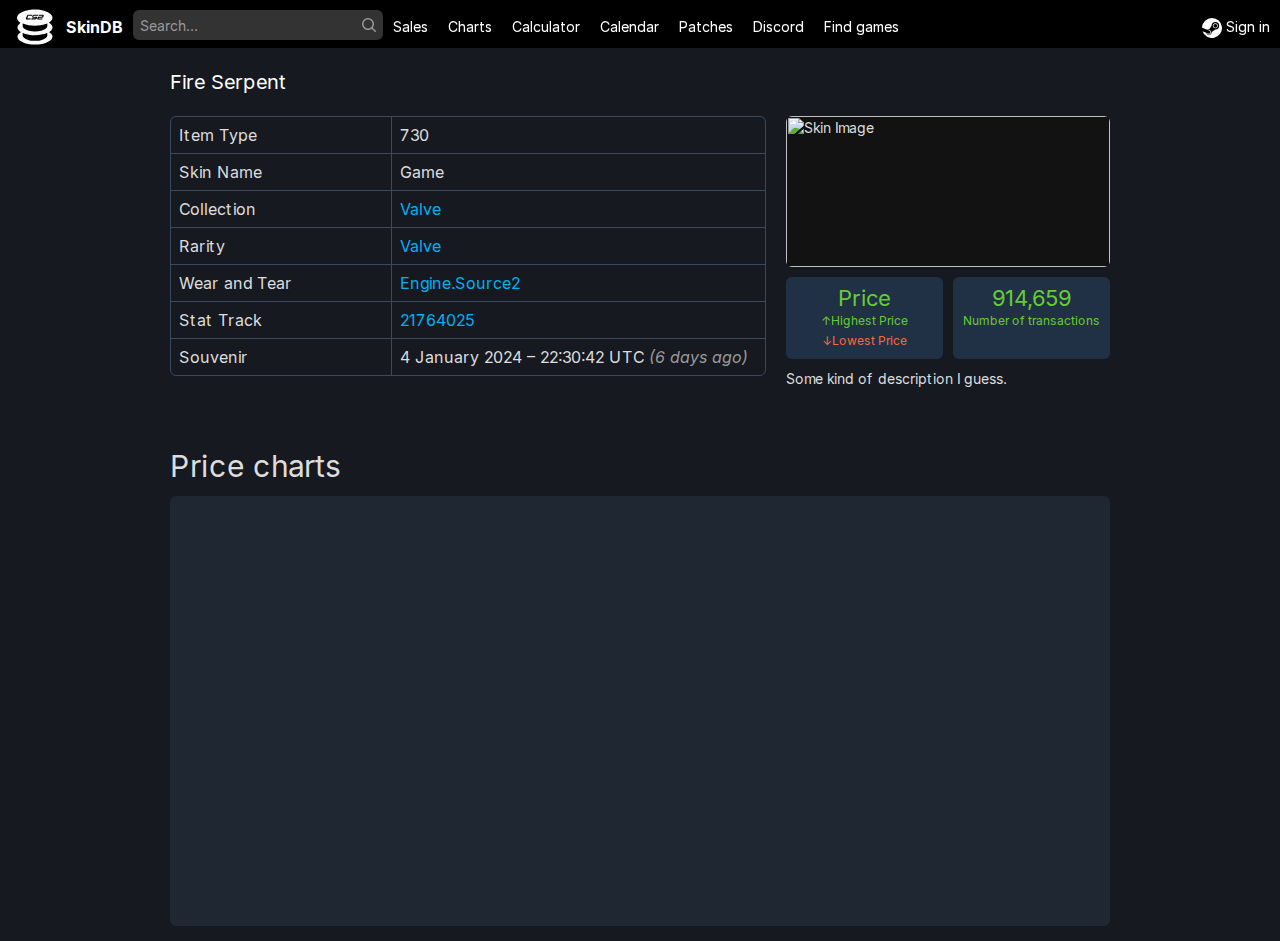
==== commit 9cc0ed2b: "Merge pull request #7 from KoniecV/zator" ====
--- a/skin.html
+++ b/skin.html
@@ -5,12 +5,12 @@
     <meta name="viewport" content="width=device-width, initial-scale=1.0">
     <title>SkinDB</title>
 
-    <link rel="icon" href="png\SteamDBlogo.png">
-    <link rel="preload" href="fonts\Inter-Regular.woff2?v=4.0" as="font" type="font/woff2" crossorigin="">
-    <link rel="preload" href="fonts\Inter-Bold.woff2?v=4.0" as="font" type="font/woff2" crossorigin="">
-    <link rel="preload" href="fonts\Inter-Italic.woff2?v=4.0" as="font" type="font/woff2" crossorigin="">
-    <link rel="stylesheet" href="css\headcrab.css">
-    <link rel="stylesheet" href="css\skin.css">
+    <link rel="icon" href="png/SteamDBlogo.png">
+    <link rel="preload" href="../fonts/Inter-Regular.woff2" as="font" type="font/woff2" crossorigin="">
+    <link rel="preload" href="../fonts/Inter-Bold.woff2" as="font" type="font/woff2" crossorigin="">
+    <link rel="preload" href="../fonts/Inter-Italic.woff2" as="font" type="font/woff2" crossorigin="">
+    <link rel="stylesheet" href="css/headcrab.css">
+    <link rel="stylesheet" href="css/skin.css">
 
     <meta property="og:title" content="SkinDB">
     <meta name="description" content="SkinDB is a database of skins in CS2.">
@@ -19,14 +19,13 @@
 
     <script src="https://code.jquery.com/jquery-3.6.4.min.js"></script>
     <script src="https://code.highcharts.com/highcharts.js"></script>
-    <script src="script.js"></script>
 </head>
 
 <body class="page-apps">
     <div class="header" role="banner">
         <div class="header-navbar">
-            <a href="index.html" class="header-brand" itemprop="url"><svg xmlns="http://www.w3.org/2000/svg"
-                    width="50" height="50" viewBox="0 0 300 300" version="1.1">
+            <a href="index.html" class="header-brand" itemprop="url"><svg xmlns="http://www.w3.org/2000/svg" width="50"
+                    height="50" viewBox="0 0 300 300" version="1.1">
                     <path
                         d="M 144.287 44.740 C 147.469 44.939, 152.419 44.937, 155.287 44.736 C 158.154 44.535, 155.550 44.372, 149.500 44.374 C 143.450 44.376, 141.104 44.541, 144.287 44.740 M 127.250 45.689 C 128.213 45.941, 129.787 45.941, 130.750 45.689 C 131.713 45.438, 130.925 45.232, 129 45.232 C 127.075 45.232, 126.287 45.438, 127.250 45.689 M 168.762 45.707 C 170.006 45.946, 171.806 45.937, 172.762 45.687 C 173.718 45.437, 172.700 45.241, 170.500 45.252 C 168.300 45.263, 167.518 45.468, 168.762 45.707 M 118.750 46.662 C 119.438 46.940, 120.563 46.940, 121.250 46.662 C 121.938 46.385, 121.375 46.158, 120 46.158 C 118.625 46.158, 118.063 46.385, 118.750 46.662 M 177.750 46.662 C 178.438 46.940, 179.563 46.940, 180.250 46.662 C 180.938 46.385, 180.375 46.158, 179 46.158 C 177.625 46.158, 177.063 46.385, 177.750 46.662 M 184.750 47.662 C 185.438 47.940, 186.563 47.940, 187.250 47.662 C 187.938 47.385, 187.375 47.158, 186 47.158 C 184.625 47.158, 184.063 47.385, 184.750 47.662 M 72 60 C 70.075 61.054, 68.950 61.916, 69.500 61.916 C 70.050 61.916, 72.075 61.054, 74 60 C 75.925 58.946, 77.050 58.084, 76.500 58.084 C 75.950 58.084, 73.925 58.946, 72 60 M 231 62.430 C 231 62.705, 231.900 63.411, 233 64 C 234.100 64.589, 235 64.845, 235 64.570 C 235 64.295, 234.100 63.589, 233 63 C 231.900 62.411, 231 62.155, 231 62.430 M 63.441 64.555 C 61.577 66.049, 61.589 66.067, 63.750 65.020 C 64.987 64.420, 66 63.720, 66 63.465 C 66 62.700, 65.481 62.921, 63.441 64.555 M 241.500 70 C 242.495 71.100, 243.535 72, 243.810 72 C 244.085 72, 243.495 71.100, 242.500 70 C 241.505 68.900, 240.465 68, 240.190 68 C 239.915 68, 240.505 68.900, 241.500 70 M 54.405 71.250 L 52.500 73.500 54.750 71.595 C 55.987 70.547, 57 69.535, 57 69.345 C 57 68.545, 56.195 69.136, 54.405 71.250 M 102.998 98.188 C 102.999 98.566, 107.951 99.016, 114.002 99.188 C 120.053 99.359, 125.003 99.191, 125.002 98.812 C 125.001 98.434, 120.049 97.984, 113.998 97.812 C 107.947 97.641, 102.997 97.809, 102.998 98.188 M 135.789 98.741 C 139.248 98.937, 144.648 98.936, 147.789 98.738 C 150.930 98.540, 148.100 98.380, 141.500 98.382 C 134.900 98.384, 132.330 98.546, 135.789 98.741 M 244.946 114.750 L 241.500 118.500 245.250 115.054 C 247.313 113.158, 249 111.471, 249 111.304 C 249 110.540, 248.154 111.260, 244.946 114.750 M 51 115.500 C 52.866 117.425, 54.617 119, 54.892 119 C 55.167 119, 53.866 117.425, 52 115.500 C 50.134 113.575, 48.383 112, 48.108 112 C 47.833 112, 49.134 113.575, 51 115.500 M 59.100 128.295 C 57.835 130.402, 57.857 130.423, 59.579 128.774 C 60.570 127.824, 61.166 126.832, 60.903 126.569 C 60.640 126.306, 59.829 127.083, 59.100 128.295 M 53.437 133.250 L 50.500 136.500 53.750 133.563 C 56.779 130.825, 57.460 130, 56.687 130 C 56.515 130, 55.052 131.463, 53.437 133.250 M 243 130.313 C 243 130.485, 244.463 131.948, 246.250 133.563 L 249.500 136.500 246.563 133.250 C 243.825 130.221, 243 129.540, 243 130.313 M 115.750 140.662 C 116.438 140.940, 117.563 140.940, 118.250 140.662 C 118.938 140.385, 118.375 140.158, 117 140.158 C 115.625 140.158, 115.063 140.385, 115.750 140.662 M 181.750 140.662 C 182.438 140.940, 183.563 140.940, 184.250 140.662 C 184.938 140.385, 184.375 140.158, 183 140.158 C 181.625 140.158, 181.063 140.385, 181.750 140.662 M 122.750 141.662 C 123.438 141.940, 124.563 141.940, 125.250 141.662 C 125.938 141.385, 125.375 141.158, 124 141.158 C 122.625 141.158, 122.063 141.385, 122.750 141.662 M 174.269 141.693 C 175.242 141.947, 176.592 141.930, 177.269 141.656 C 177.946 141.382, 177.150 141.175, 175.500 141.195 C 173.850 141.215, 173.296 141.439, 174.269 141.693 M 133.264 142.718 C 134.784 142.947, 137.034 142.941, 138.264 142.704 C 139.494 142.467, 138.250 142.279, 135.500 142.286 C 132.750 142.294, 131.744 142.488, 133.264 142.718 M 161.264 142.718 C 162.784 142.947, 165.034 142.941, 166.264 142.704 C 167.494 142.467, 166.250 142.279, 163.500 142.286 C 160.750 142.294, 159.744 142.488, 161.264 142.718 M 44.252 152.500 C 44.263 154.700, 44.468 155.482, 44.707 154.238 C 44.946 152.994, 44.937 151.194, 44.687 150.238 C 44.437 149.282, 44.241 150.300, 44.252 152.500 M 255.252 152.500 C 255.263 154.700, 255.468 155.482, 255.707 154.238 C 255.946 152.994, 255.937 151.194, 255.687 150.238 C 255.437 149.282, 255.241 150.300, 255.252 152.500 M 79 154.313 C 79 154.485, 80.463 155.948, 82.250 157.563 L 85.500 160.500 82.563 157.250 C 79.825 154.221, 79 153.540, 79 154.313 M 217.437 157.250 L 214.500 160.500 217.750 157.563 C 220.779 154.825, 221.460 154, 220.687 154 C 220.515 154, 219.052 155.463, 217.437 157.250 M 53 171.500 C 54.292 172.875, 55.574 174, 55.849 174 C 56.124 174, 55.292 172.875, 54 171.500 C 52.708 170.125, 51.426 169, 51.151 169 C 50.876 169, 51.708 170.125, 53 171.500 M 245.924 171.750 L 243.500 174.500 246.250 172.076 C 247.762 170.742, 249 169.505, 249 169.326 C 249 168.541, 248.190 169.180, 245.924 171.750 M 121.750 174.662 C 122.438 174.940, 123.563 174.940, 124.250 174.662 C 124.938 174.385, 124.375 174.158, 123 174.158 C 121.625 174.158, 121.063 174.385, 121.750 174.662 M 175.750 174.662 C 176.438 174.940, 177.563 174.940, 178.250 174.662 C 178.938 174.385, 178.375 174.158, 177 174.158 C 175.625 174.158, 175.063 174.385, 175.750 174.662 M 128.750 175.662 C 129.438 175.940, 130.563 175.940, 131.250 175.662 C 131.938 175.385, 131.375 175.158, 130 175.158 C 128.625 175.158, 128.063 175.385, 128.750 175.662 M 168.750 175.662 C 169.438 175.940, 170.563 175.940, 171.250 175.662 C 171.938 175.385, 171.375 175.158, 170 175.158 C 168.625 175.158, 168.063 175.385, 168.750 175.662 M 139.750 176.723 C 141.537 176.945, 144.463 176.945, 146.250 176.723 C 148.037 176.502, 146.575 176.320, 143 176.320 C 139.425 176.320, 137.963 176.502, 139.750 176.723 M 153.750 176.723 C 155.537 176.945, 158.463 176.945, 160.250 176.723 C 162.037 176.502, 160.575 176.320, 157 176.320 C 153.425 176.320, 151.963 176.502, 153.750 176.723 M 120.269 197.693 C 121.242 197.947, 122.592 197.930, 123.269 197.656 C 123.946 197.382, 123.150 197.175, 121.500 197.195 C 119.850 197.215, 119.296 197.439, 120.269 197.693 M 177.269 197.693 C 178.242 197.947, 179.592 197.930, 180.269 197.656 C 180.946 197.382, 180.150 197.175, 178.500 197.195 C 176.850 197.215, 176.296 197.439, 177.269 197.693 M 129.762 198.707 C 131.006 198.946, 132.806 198.937, 133.762 198.687 C 134.718 198.437, 133.700 198.241, 131.500 198.252 C 129.300 198.263, 128.518 198.468, 129.762 198.707 M 166.762 198.707 C 168.006 198.946, 169.806 198.937, 170.762 198.687 C 171.718 198.437, 170.700 198.241, 168.500 198.252 C 166.300 198.263, 165.518 198.468, 166.762 198.707 M 44.252 208.500 C 44.263 210.700, 44.468 211.482, 44.707 210.238 C 44.946 208.994, 44.937 207.194, 44.687 206.238 C 44.437 205.282, 44.241 206.300, 44.252 208.500 M 255.252 208.500 C 255.263 210.700, 255.468 211.482, 255.707 210.238 C 255.946 208.994, 255.937 207.194, 255.687 206.238 C 255.437 205.282, 255.241 206.300, 255.252 208.500 M 82 213.500 C 83.866 215.425, 85.617 217, 85.892 217 C 86.167 217, 84.866 215.425, 83 213.500 C 81.134 211.575, 79.383 210, 79.108 210 C 78.833 210, 80.134 211.575, 82 213.500 M 216.946 213.750 L 213.500 217.500 217.250 214.054 C 220.740 210.846, 221.460 210, 220.696 210 C 220.529 210, 218.842 211.688, 216.946 213.750 M 53.500 228 C 55.648 230.200, 57.631 232, 57.906 232 C 58.181 232, 56.648 230.200, 54.500 228 C 52.352 225.800, 50.369 224, 50.094 224 C 49.819 224, 51.352 225.800, 53.500 228 M 245.453 228.250 L 241.500 232.500 245.750 228.547 C 248.088 226.373, 250 224.460, 250 224.297 C 250 223.540, 249.129 224.298, 245.453 228.250 M 126.750 231.662 C 127.438 231.940, 128.563 231.940, 129.250 231.662 C 129.938 231.385, 129.375 231.158, 128 231.158 C 126.625 231.158, 126.063 231.385, 126.750 231.662 M 170.750 231.662 C 171.438 231.940, 172.563 231.940, 173.250 231.662 C 173.938 231.385, 173.375 231.158, 172 231.158 C 170.625 231.158, 170.063 231.385, 170.750 231.662 M 135.750 232.706 C 136.988 232.944, 139.012 232.944, 140.250 232.706 C 141.488 232.467, 140.475 232.272, 138 232.272 C 135.525 232.272, 134.512 232.467, 135.750 232.706 M 159.750 232.706 C 160.988 232.944, 163.012 232.944, 164.250 232.706 C 165.488 232.467, 164.475 232.272, 162 232.272 C 159.525 232.272, 158.512 232.467, 159.750 232.706 M 111.750 252.662 C 112.438 252.940, 113.563 252.940, 114.250 252.662 C 114.938 252.385, 114.375 252.158, 113 252.158 C 111.625 252.158, 111.063 252.385, 111.750 252.662 M 185.750 252.662 C 186.438 252.940, 187.563 252.940, 188.250 252.662 C 188.938 252.385, 188.375 252.158, 187 252.158 C 185.625 252.158, 185.063 252.385, 185.750 252.662 M 118.750 253.662 C 119.438 253.940, 120.563 253.940, 121.250 253.662 C 121.938 253.385, 121.375 253.158, 120 253.158 C 118.625 253.158, 118.063 253.385, 118.750 253.662 M 178.750 253.662 C 179.438 253.940, 180.563 253.940, 181.250 253.662 C 181.938 253.385, 181.375 253.158, 180 253.158 C 178.625 253.158, 178.063 253.385, 178.750 253.662 M 127.250 254.689 C 128.213 254.941, 129.787 254.941, 130.750 254.689 C 131.713 254.438, 130.925 254.232, 129 254.232 C 127.075 254.232, 126.287 254.438, 127.250 254.689 M 169.250 254.689 C 170.213 254.941, 171.787 254.941, 172.750 254.689 C 173.713 254.438, 172.925 254.232, 171 254.232 C 169.075 254.232, 168.287 254.438, 169.250 254.689 M 144.250 255.739 C 147.412 255.937, 152.588 255.937, 155.750 255.739 C 158.912 255.541, 156.325 255.378, 150 255.378 C 143.675 255.378, 141.088 255.541, 144.250 255.739"
                         stroke="none" fill="#8d8d8e" fill-rule="evenodd" />
@@ -165,14 +164,13 @@
 
                             <div class="span4">
                                 <div class="js-open-screenshot-viewer">
-                                    <img src="Path to image here"
-                                        class="app-logo" itemprop="image" alt="Skin Image" width="324"
-                                        height="151">
+                                    <img src="Path to image here" class="app-logo" itemprop="image" alt="Skin Image"
+                                        width="324" height="151">
                                 </div>
                                 <div class="header-two-things">
                                     <a class="header-thing tooltipped tooltipped-n" aria-label="Change in last month">
                                         <div class="header-thing-number header-thing-good">Price</div>
-                                        <span class="header-thing-good">↑Highest Price</span> 
+                                        <span class="header-thing-good">↑Highest Price</span>
                                         <span class="header-thing-poor">↓Lowest Price</span>
                                     </a>
                                     <a class="header-thing tooltipped tooltipped-n" aria-label="Change in last month">
@@ -180,2034 +178,185 @@
                                         <span class="header-thing-good">Number of transactions</span>
                                     </a>
                                 </div>
-                                <p class="header-description" itemprop="description">Some kind of description I guess.</p>
+                                <p class="header-description" itemprop="description">Some kind of description I guess.
+                                </p>
                             </div>
                         </div>
                     </div>
                 </div>
 
-                <div class="container">
+                <div class="container" id="container">
                     <div class="tabbable">
                         <div class="tab-content">
                             <div class="tab-pane selected" id="charts">
                                 <div class="d-flex">
                                     <h2 class="flex-grow">Price charts</h2>
                                 </div>
-                                <div class="chart-container">
+                                <div class="chart-container" id="chart-container">
                                     <div class="chart" id="js-chart-players" data-highcharts-chart="0"
-                                        style="overflow: hidden;">
-                                        <div style="position: relative; height: 0px; z-index: 1;"><select
-                                                style="position: absolute; width: 1px; height: 1px; padding: 0px; border: 0px; top: -9999em; cursor: pointer; opacity: 0.0001; margin-top: 0px;">
-                                                <option disabled="">Zoom</option>
-                                                <option>48h</option>
-                                                <option>1w</option>
-                                                <option>1m</option>
-                                                <option>3m</option>
-                                                <option>6m</option>
-                                                <option>1y</option>
-                                                <option>3y</option>
-                                                <option>6y</option>
-                                                <option>9y</option>
-                                                <option>all</option>
-                                            </select></div>
-                                        <div id="highcharts-9m0tiyf-0" dir="ltr"
-                                            style="position: relative; overflow: hidden; width: 910px; height: 400px; text-align: left; line-height: normal; z-index: 0; -webkit-tap-highlight-color: rgba(0, 0, 0, 0); user-select: none; touch-action: manipulation; outline: none; font-size: 16px; font-family: inherit;"
-                                            class="highcharts-container "><svg version="1.1" class="highcharts-root"
-                                                style="font-family: inherit; font-size: 16px;"
-                                                xmlns="http://www.w3.org/2000/svg" width="910" height="400"
-                                                viewBox="0 0 910 400" role="img" aria-label="">
-                                                <desc>Created with Highcharts 11.2.0</desc>
-                                                <defs>
-                                                    <filter id="highcharts-drop-shadow-0">
-                                                        <fedropshadow dx="1" dy="1" flood-color="#000000"
-                                                            flood-opacity="0.75" stdDeviation="2.5"></fedropshadow>
-                                                    </filter>
-                                                    <clippath id="highcharts-9m0tiyf-1-">
-                                                        <rect x="0" y="0" width="910" height="198" fill="none"></rect>
-                                                    </clippath>
-                                                    <clippath id="highcharts-9m0tiyf-172-">
-                                                        <rect x="0" y="0" width="910" height="198" fill="none"></rect>
-                                                    </clippath>
-                                                    <lineargradient x1="0" x2="0" y1="0" y2="1" id="highcharts-9m0tiyf-173">
-                                                        <stop offset="0" stop-color="rgb(65,77,25)" stop-opacity="0.2">
-                                                        </stop>
-                                                        <stop offset="1" stop-color="rgb(65,77,25)" stop-opacity="0"></stop>
-                                                    </lineargradient>
-                                                    <clippath id="highcharts-9m0tiyf-807-">
-                                                        <rect x="0" y="0" width="910" height="40" fill="none"></rect>
-                                                    </clippath>
-                                                </defs>
-                                                <rect fill="transparent" class="highcharts-background" filter="none" x="0"
-                                                    y="0" width="910" height="400" rx="0" ry="0"></rect>
-                                                <rect fill="none" class="highcharts-plot-background" x="0" y="46"
-                                                    width="910" height="198" filter="none"></rect>
-                                                <g class="highcharts-grid highcharts-xaxis-grid" data-z-index="1">
-                                                    <path fill="none" stroke="#e6e6e6" stroke-width="0"
-                                                        stroke-dasharray="none" data-z-index="1"
-                                                        class="highcharts-grid-line" d="M 32.5 46 L 32.5 244" opacity="1">
-                                                    </path>
-                                                    <path fill="none" stroke="#e6e6e6" stroke-width="0"
-                                                        stroke-dasharray="none" data-z-index="1"
-                                                        class="highcharts-grid-line" d="M 162.5 46 L 162.5 244" opacity="1">
-                                                    </path>
-                                                    <path fill="none" stroke="#e6e6e6" stroke-width="0"
-                                                        stroke-dasharray="none" data-z-index="1"
-                                                        class="highcharts-grid-line" d="M 292.5 46 L 292.5 244" opacity="1">
-                                                    </path>
-                                                    <path fill="none" stroke="#e6e6e6" stroke-width="0"
-                                                        stroke-dasharray="none" data-z-index="1"
-                                                        class="highcharts-grid-line" d="M 422.5 46 L 422.5 244" opacity="1">
-                                                    </path>
-                                                    <path fill="none" stroke="#e6e6e6" stroke-width="0"
-                                                        stroke-dasharray="none" data-z-index="1"
-                                                        class="highcharts-grid-line" d="M 552.5 46 L 552.5 244" opacity="1">
-                                                    </path>
-                                                    <path fill="none" stroke="#e6e6e6" stroke-width="0"
-                                                        stroke-dasharray="none" data-z-index="1"
-                                                        class="highcharts-grid-line" d="M 682.5 46 L 682.5 244" opacity="1">
-                                                    </path>
-                                                    <path fill="none" stroke="#e6e6e6" stroke-width="0"
-                                                        stroke-dasharray="none" data-z-index="1"
-                                                        class="highcharts-grid-line" d="M 812.5 46 L 812.5 244" opacity="1">
-                                                    </path>
-                                                </g>
-                                                <g class="highcharts-grid highcharts-xaxis-grid highcharts-navigator-xaxis"
-                                                    data-z-index="1">
-                                                    <path fill="none" stroke="var(--border-color)" stroke-width="1"
-                                                        stroke-dasharray="none" data-z-index="1"
-                                                        class="highcharts-grid-line" d="M 156.5 301 L 156.5 341"
-                                                        opacity="1"></path>
-                                                    <path fill="none" stroke="var(--border-color)" stroke-width="1"
-                                                        stroke-dasharray="none" data-z-index="1"
-                                                        class="highcharts-grid-line" d="M 306.5 301 L 306.5 341"
-                                                        opacity="1"></path>
-                                                    <path fill="none" stroke="var(--border-color)" stroke-width="1"
-                                                        stroke-dasharray="none" data-z-index="1"
-                                                        class="highcharts-grid-line" d="M 456.5 301 L 456.5 341"
-                                                        opacity="1"></path>
-                                                    <path fill="none" stroke="var(--border-color)" stroke-width="1"
-                                                        stroke-dasharray="none" data-z-index="1"
-                                                        class="highcharts-grid-line" d="M 607.5 301 L 607.5 341"
-                                                        opacity="1"></path>
-                                                    <path fill="none" stroke="var(--border-color)" stroke-width="1"
-                                                        stroke-dasharray="none" data-z-index="1"
-                                                        class="highcharts-grid-line" d="M 757.5 301 L 757.5 341"
-                                                        opacity="1"></path>
-                                                    <path fill="none" stroke="var(--border-color)" stroke-width="1"
-                                                        stroke-dasharray="none" data-z-index="1"
-                                                        class="highcharts-grid-line" d="M 6.5 301 L 6.5 341" opacity="1">
-                                                    </path>
-                                                    <path fill="none" stroke="var(--border-color)" stroke-width="1"
-                                                        stroke-dasharray="none" data-z-index="1"
-                                                        class="highcharts-grid-line" d="M 907.5 301 L 907.5 341"
-                                                        opacity="1"></path>
-                                                </g>
-                                                <g class="highcharts-grid highcharts-yaxis-grid" data-z-index="1">
-                                                    <path fill="none" stroke="rgba(180, 180, 180, 0.2)" stroke-width="1"
-                                                        stroke-dasharray="none" data-z-index="1"
-                                                        class="highcharts-grid-line" d="M 0 244.5 L 910 244.5" opacity="1">
-                                                    </path>
-                                                    <path fill="none" stroke="rgba(180, 180, 180, 0.2)" stroke-width="1"
-                                                        stroke-dasharray="none" data-z-index="1"
-                                                        class="highcharts-grid-line" d="M 0 178.5 L 910 178.5" opacity="1">
-                                                    </path>
-                                                    <path fill="none" stroke="rgba(180, 180, 180, 0.2)" stroke-width="1"
-                                                        stroke-dasharray="none" data-z-index="1"
-                                                        class="highcharts-grid-line" d="M 0 112.5 L 910 112.5" opacity="1">
-                                                    </path>
-                                                    <path fill="none" stroke="rgba(180, 180, 180, 0.2)" stroke-width="1"
-                                                        stroke-dasharray="none" data-z-index="1"
-                                                        class="highcharts-grid-line" d="M 0 45.5 L 910 45.5" opacity="1">
-                                                    </path>
-                                                </g>
-                                                <g class="highcharts-grid highcharts-yaxis-grid highcharts-navigator-yaxis"
-                                                    data-z-index="1">
-                                                    <path fill="none" stroke="rgba(180, 180, 180, 0.2)" stroke-width="0"
-                                                        stroke-dasharray="none" data-z-index="1"
-                                                        class="highcharts-grid-line" d="M 0 341.5 L 910 341.5" opacity="1">
-                                                    </path>
-                                                </g>
-                                                <rect fill="none" class="highcharts-plot-border" data-z-index="1"
-                                                    stroke="#cccccc" stroke-width="0" x="0" y="46" width="910" height="198">
-                                                </rect>
-                                                <g class="highcharts-axis highcharts-xaxis" data-z-index="2">
-                                                    <path fill="none" class="highcharts-tick" stroke="var(--border-color)"
-                                                        stroke-width="1" d="M 32.5 244 L 32.5 254" opacity="1"></path>
-                                                    <path fill="none" class="highcharts-tick" stroke="var(--border-color)"
-                                                        stroke-width="1" d="M 162.5 244 L 162.5 254" opacity="1"></path>
-                                                    <path fill="none" class="highcharts-tick" stroke="var(--border-color)"
-                                                        stroke-width="1" d="M 292.5 244 L 292.5 254" opacity="1"></path>
-                                                    <path fill="none" class="highcharts-tick" stroke="var(--border-color)"
-                                                        stroke-width="1" d="M 422.5 244 L 422.5 254" opacity="1"></path>
-                                                    <path fill="none" class="highcharts-tick" stroke="var(--border-color)"
-                                                        stroke-width="1" d="M 552.5 244 L 552.5 254" opacity="1"></path>
-                                                    <path fill="none" class="highcharts-tick" stroke="var(--border-color)"
-                                                        stroke-width="1" d="M 682.5 244 L 682.5 254" opacity="1"></path>
-                                                    <path fill="none" class="highcharts-tick" stroke="var(--border-color)"
-                                                        stroke-width="1" d="M 812.5 244 L 812.5 254" opacity="1"></path>
-                                                    <path fill="none" class="highcharts-axis-line"
-                                                        stroke="var(--border-color)" stroke-width="1" data-z-index="7"
-                                                        d="M 0 244.5 L 910 244.5"></path>
-                                                </g>
-                                                <g class="highcharts-axis highcharts-xaxis highcharts-navigator-xaxis"
-                                                    data-z-index="2">
-                                                    <path fill="none" class="highcharts-axis-line"
-                                                        stroke="var(--border-color)" stroke-width="0" data-z-index="7"
-                                                        d="M 0 341 L 910 341"></path>
-                                                </g>
-                                                <g class="highcharts-axis highcharts-yaxis" data-z-index="2">
-                                                    <path fill="none" class="highcharts-axis-line" stroke="#333333"
-                                                        stroke-width="0" data-z-index="7" d="M 910 46 L 910 244"></path>
-                                                </g>
-                                                <g class="highcharts-axis highcharts-yaxis highcharts-navigator-yaxis"
-                                                    data-z-index="2">
-                                                    <path fill="none" class="highcharts-axis-line" stroke="#333333"
-                                                        stroke-width="0" data-z-index="7" d="M 0 301 L 0 341"></path>
-                                                </g>
-                                                <path fill="none" class="highcharts-crosshair highcharts-crosshair-thin"
-                                                    data-z-index="2" stroke="rgba(180, 180, 180, 0.2)" stroke-width="30"
-                                                    d="M 665.5 46 L 665.5 244" style="pointer-events: none;"
-                                                    visibility="hidden"></path>
-                                                <g class="highcharts-series-group" data-z-index="3" filter="none">
-                                                    <g class="highcharts-series highcharts-series-0 highcharts-area-series"
-                                                        data-z-index="4" opacity="1" transform="translate(0,46) scale(1 1)"
-                                                        clip-path="url(#highcharts-9m0tiyf-172-)">
-                                                        <path fill="url(#highcharts-9m0tiyf-173)"
-                                                            d="M -5.4166666666667 73.94772 L 0 75.239868 L 5.4166666666667 75.547692 L 10.833333333333 77.690316 L 16.25 85.780068 L 21.666666666667 93.543384 L 27.083333333333 81.938208 L 32.5 89.779272 L 37.916666666667 93.646476 L 43.333333333333 93.201636 L 48.75 91.204344 L 54.166666666667 86.621172 L 59.583333333333 84.902664 L 65 81.31794 L 70.416666666667 78.477828 L 75.833333333333 69.102924 L 81.25 68.24373600000001 L 86.666666666667 63.29980800000001 L 92.083333333333 47.828484 L 97.5 51.377568 L 102.91666666667 42.158424 L 108.33333333333 42.38110800000001 L 113.75 51.9453 L 119.16666666667 67.54704000000001 L 124.58333333333 79.298076 L 130 79.97154 L 135.41666666667 79.581744 L 140.83333333333 80.246892 L 146.25 84.88656 L 151.66666666667 92.659908 L 157.08333333333 108.402624 L 162.5 110.590524 L 167.91666666667 112.48776 L 173.33333333333 111.080772 L 178.75 110.370876 L 184.16666666667 106.786152 L 189.58333333333 84.44766 L 195 81.490992 L 200.41666666667 80.290056 L 205.83333333333 90.591204 L 211.25 88.785444 L 216.66666666667 82.15812 L 222.08333333333 66.791076 L 227.5 49.962264000000005 L 232.91666666667 38.310888000000006 L 238.33333333333 37.44259199999999 L 243.75 40.41444000000001 L 249.16666666667 54.102576 L 254.58333333333 63.917039999999986 L 260 71.664384 L 265.41666666667 73.10292 L 270.83333333333 74.44206 L 276.25 76.92894 L 281.66666666667 81.926196 L 287.08333333333 90.179364 L 292.5 100.121736 L 297.91666666667 106.203768 L 303.33333333333 105.457836 L 308.75 103.776552 L 314.16666666667 99.124212 L 319.58333333333 92.584668 L 325 85.280844 L 330.41666666667 81.535212 L 335.83333333333 77.073084 L 341.25 76.967484 L 346.66666666667 76.557096 L 352.08333333333 58.17926399999999 L 357.5 40.32679200000001 L 362.91666666667 29.316275999999988 L 368.33333333333 28.238495999999998 L 373.75 24.76029600000001 L 379.16666666667 30.94053600000001 L 384.58333333333 59.188799999999986 L 390 66.71715599999999 L 395.41666666667 68.80856399999999 L 400.83333333333 69.89135999999999 L 406.25 73.123908 L 411.66666666667 78.513072 L 417.08333333333 88.672188 L 422.5 99.85404 L 427.91666666667 106.29234 L 433.33333333333 106.56756 L 438.75 104.713488 L 444.16666666667 100.238556 L 449.58333333333 91.739736 L 455 84.42918 L 460.41666666667 80.262204 L 465.83333333333 77.968176 L 471.25 78.707904 L 476.66666666667 78.449184 L 482.08333333333 63.345743999999996 L 487.5 47.533860000000004 L 492.91666666667 38.325672 L 498.33333333333 38.174927999999994 L 503.75 44.73150000000001 L 509.16666666667 58.536587999999995 L 514.58333333333 67.849188 L 520 71.088468 L 525.41666666667 70.195488 L 530.83333333333 71.919276 L 536.25 80.192376 L 541.66666666667 92.216916 L 547.08333333333 102.42012 L 552.5 111.02652 L 557.91666666667 114.494556 L 563.33333333333 111.692592 L 568.75 110.57046 L 574.16666666667 108.285408 L 579.58333333333 106.508952 L 585 102.467904 L 590.41666666667 98.73402 L 595.83333333333 91.90896 L 601.25 91.647468 L 606.66666666667 87.36882 L 612.08333333333 71.90172 L 617.5 56.665884000000005 L 622.91666666667 49.565472 L 628.33333333333 49.46132399999999 L 633.75 58.25384399999999 L 639.16666666667 62.450388000000004 L 644.58333333333 80.236992 L 650 81.81096 L 655.41666666667 83.54676 L 660.83333333333 83.253324 L 666.25 89.850816 L 671.66666666667 98.902452 L 677.08333333333 107.42886 L 682.5 114.3978 L 687.91666666667 116.838348 L 693.33333333333 113.703612 L 698.75 113.31936 L 704.16666666667 110.23452 L 709.58333333333 107.868024 L 715 104.700948 L 720.41666666667 99.967956 L 725.83333333333 95.005284 L 731.25 95.029836 L 736.66666666667 92.466 L 742.08333333333 77.439648 L 747.5 61.683468000000005 L 752.91666666667 53.531676000000004 L 758.33333333333 53.17223999999999 L 763.75 60.30024 L 769.16666666667 69.728868 L 774.58333333333 80.27778 L 780 80.624808 L 785.41666666667 80.949528 L 790.83333333333 83.791092 L 796.25 89.679744 L 801.66666666667 98.95314 L 807.08333333333 107.8044 L 812.5 124.921236 L 817.91666666667 124.84098 L 823.33333333333 118.328628 L 828.75 116.971668 L 834.16666666667 112.403544 L 839.58333333333 108.415428 L 845 104.044776 L 850.41666666667 97.98756 L 855.83333333333 93.266712 L 861.25 92.775936 L 866.66666666667 90.140556 L 872.08333333333 72.948876 L 877.5 58.69155599999999 L 882.91666666667 50.07208800000001 L 888.33333333333 50.250156000000004 L 893.75 57.23256000000001 L 899.16666666667 68.05114800000001 L 904.58333333333 74.507664 L 910 76.933824 L 910 198 L 904.58333333333 198 L 899.16666666667 198 L 893.75 198 L 888.33333333333 198 L 882.91666666667 198 L 877.5 198 L 872.08333333333 198 L 866.66666666667 198 L 861.25 198 L 855.83333333333 198 L 850.41666666667 198 L 845 198 L 839.58333333333 198 L 834.16666666667 198 L 828.75 198 L 823.33333333333 198 L 817.91666666667 198 L 812.5 198 L 807.08333333333 198 L 801.66666666667 198 L 796.25 198 L 790.83333333333 198 L 785.41666666667 198 L 780 198 L 774.58333333333 198 L 769.16666666667 198 L 763.75 198 L 758.33333333333 198 L 752.91666666667 198 L 747.5 198 L 742.08333333333 198 L 736.66666666667 198 L 731.25 198 L 725.83333333333 198 L 720.41666666667 198 L 715 198 L 709.58333333333 198 L 704.16666666667 198 L 698.75 198 L 693.33333333333 198 L 687.91666666667 198 L 682.5 198 L 677.08333333333 198 L 671.66666666667 198 L 666.25 198 L 660.83333333333 198 L 655.41666666667 198 L 650 198 L 644.58333333333 198 L 639.16666666667 198 L 633.75 198 L 628.33333333333 198 L 622.91666666667 198 L 617.5 198 L 612.08333333333 198 L 606.66666666667 198 L 601.25 198 L 595.83333333333 198 L 590.41666666667 198 L 585 198 L 579.58333333333 198 L 574.16666666667 198 L 568.75 198 L 563.33333333333 198 L 557.91666666667 198 L 552.5 198 L 547.08333333333 198 L 541.66666666667 198 L 536.25 198 L 530.83333333333 198 L 525.41666666667 198 L 520 198 L 514.58333333333 198 L 509.16666666667 198 L 503.75 198 L 498.33333333333 198 L 492.91666666667 198 L 487.5 198 L 482.08333333333 198 L 476.66666666667 198 L 471.25 198 L 465.83333333333 198 L 460.41666666667 198 L 455 198 L 449.58333333333 198 L 444.16666666667 198 L 438.75 198 L 433.33333333333 198 L 427.91666666667 198 L 422.5 198 L 417.08333333333 198 L 411.66666666667 198 L 406.25 198 L 400.83333333333 198 L 395.41666666667 198 L 390 198 L 384.58333333333 198 L 379.16666666667 198 L 373.75 198 L 368.33333333333 198 L 362.91666666667 198 L 357.5 198 L 352.08333333333 198 L 346.66666666667 198 L 341.25 198 L 335.83333333333 198 L 330.41666666667 198 L 325 198 L 319.58333333333 198 L 314.16666666667 198 L 308.75 198 L 303.33333333333 198 L 297.91666666667 198 L 292.5 198 L 287.08333333333 198 L 281.66666666667 198 L 276.25 198 L 270.83333333333 198 L 265.41666666667 198 L 260 198 L 254.58333333333 198 L 249.16666666667 198 L 243.75 198 L 238.33333333333 198 L 232.91666666667 198 L 227.5 198 L 222.08333333333 198 L 216.66666666667 198 L 211.25 198 L 205.83333333333 198 L 200.41666666667 198 L 195 198 L 189.58333333333 198 L 184.16666666667 198 L 178.75 198 L 173.33333333333 198 L 167.91666666667 198 L 162.5 198 L 157.08333333333 198 L 151.66666666667 198 L 146.25 198 L 140.83333333333 198 L 135.41666666667 198 L 130 198 L 124.58333333333 198 L 119.16666666667 198 L 113.75 198 L 108.33333333333 198 L 102.91666666667 198 L 97.5 198 L 92.083333333333 198 L 86.666666666667 198 L 81.25 198 L 75.833333333333 198 L 70.416666666667 198 L 65 198 L 59.583333333333 198 L 54.166666666667 198 L 48.75 198 L 43.333333333333 198 L 37.916666666667 198 L 32.5 198 L 27.083333333333 198 L 21.666666666667 198 L 16.25 198 L 10.833333333333 198 L 5.4166666666667 198 L 0 198 L -5.4166666666667 198 Z"
-                                                            class="highcharts-area" data-z-index="0"></path>
-                                                        <path fill="none"
-                                                            d="M -5.4166666666667 73.94772 L 0 75.239868 L 5.4166666666667 75.547692 L 10.833333333333 77.690316 L 16.25 85.780068 L 21.666666666667 93.543384 L 27.083333333333 81.938208 L 32.5 89.779272 L 37.916666666667 93.646476 L 43.333333333333 93.201636 L 48.75 91.204344 L 54.166666666667 86.621172 L 59.583333333333 84.902664 L 65 81.31794 L 70.416666666667 78.477828 L 75.833333333333 69.102924 L 81.25 68.24373600000001 L 86.666666666667 63.29980800000001 L 92.083333333333 47.828484 L 97.5 51.377568 L 102.91666666667 42.158424 L 108.33333333333 42.38110800000001 L 113.75 51.9453 L 119.16666666667 67.54704000000001 L 124.58333333333 79.298076 L 130 79.97154 L 135.41666666667 79.581744 L 140.83333333333 80.246892 L 146.25 84.88656 L 151.66666666667 92.659908 L 157.08333333333 108.402624 L 162.5 110.590524 L 167.91666666667 112.48776 L 173.33333333333 111.080772 L 178.75 110.370876 L 184.16666666667 106.786152 L 189.58333333333 84.44766 L 195 81.490992 L 200.41666666667 80.290056 L 205.83333333333 90.591204 L 211.25 88.785444 L 216.66666666667 82.15812 L 222.08333333333 66.791076 L 227.5 49.962264000000005 L 232.91666666667 38.310888000000006 L 238.33333333333 37.44259199999999 L 243.75 40.41444000000001 L 249.16666666667 54.102576 L 254.58333333333 63.917039999999986 L 260 71.664384 L 265.41666666667 73.10292 L 270.83333333333 74.44206 L 276.25 76.92894 L 281.66666666667 81.926196 L 287.08333333333 90.179364 L 292.5 100.121736 L 297.91666666667 106.203768 L 303.33333333333 105.457836 L 308.75 103.776552 L 314.16666666667 99.124212 L 319.58333333333 92.584668 L 325 85.280844 L 330.41666666667 81.535212 L 335.83333333333 77.073084 L 341.25 76.967484 L 346.66666666667 76.557096 L 352.08333333333 58.17926399999999 L 357.5 40.32679200000001 L 362.91666666667 29.316275999999988 L 368.33333333333 28.238495999999998 L 373.75 24.76029600000001 L 379.16666666667 30.94053600000001 L 384.58333333333 59.188799999999986 L 390 66.71715599999999 L 395.41666666667 68.80856399999999 L 400.83333333333 69.89135999999999 L 406.25 73.123908 L 411.66666666667 78.513072 L 417.08333333333 88.672188 L 422.5 99.85404 L 427.91666666667 106.29234 L 433.33333333333 106.56756 L 438.75 104.713488 L 444.16666666667 100.238556 L 449.58333333333 91.739736 L 455 84.42918 L 460.41666666667 80.262204 L 465.83333333333 77.968176 L 471.25 78.707904 L 476.66666666667 78.449184 L 482.08333333333 63.345743999999996 L 487.5 47.533860000000004 L 492.91666666667 38.325672 L 498.33333333333 38.174927999999994 L 503.75 44.73150000000001 L 509.16666666667 58.536587999999995 L 514.58333333333 67.849188 L 520 71.088468 L 525.41666666667 70.195488 L 530.83333333333 71.919276 L 536.25 80.192376 L 541.66666666667 92.216916 L 547.08333333333 102.42012 L 552.5 111.02652 L 557.91666666667 114.494556 L 563.33333333333 111.692592 L 568.75 110.57046 L 574.16666666667 108.285408 L 579.58333333333 106.508952 L 585 102.467904 L 590.41666666667 98.73402 L 595.83333333333 91.90896 L 601.25 91.647468 L 606.66666666667 87.36882 L 612.08333333333 71.90172 L 617.5 56.665884000000005 L 622.91666666667 49.565472 L 628.33333333333 49.46132399999999 L 633.75 58.25384399999999 L 639.16666666667 62.450388000000004 L 644.58333333333 80.236992 L 650 81.81096 L 655.41666666667 83.54676 L 660.83333333333 83.253324 L 666.25 89.850816 L 671.66666666667 98.902452 L 677.08333333333 107.42886 L 682.5 114.3978 L 687.91666666667 116.838348 L 693.33333333333 113.703612 L 698.75 113.31936 L 704.16666666667 110.23452 L 709.58333333333 107.868024 L 715 104.700948 L 720.41666666667 99.967956 L 725.83333333333 95.005284 L 731.25 95.029836 L 736.66666666667 92.466 L 742.08333333333 77.439648 L 747.5 61.683468000000005 L 752.91666666667 53.531676000000004 L 758.33333333333 53.17223999999999 L 763.75 60.30024 L 769.16666666667 69.728868 L 774.58333333333 80.27778 L 780 80.624808 L 785.41666666667 80.949528 L 790.83333333333 83.791092 L 796.25 89.679744 L 801.66666666667 98.95314 L 807.08333333333 107.8044 L 812.5 124.921236 L 817.91666666667 124.84098 L 823.33333333333 118.328628 L 828.75 116.971668 L 834.16666666667 112.403544 L 839.58333333333 108.415428 L 845 104.044776 L 850.41666666667 97.98756 L 855.83333333333 93.266712 L 861.25 92.775936 L 866.66666666667 90.140556 L 872.08333333333 72.948876 L 877.5 58.69155599999999 L 882.91666666667 50.07208800000001 L 888.33333333333 50.250156000000004 L 893.75 57.23256000000001 L 899.16666666667 68.05114800000001 L 904.58333333333 74.507664 L 910 76.933824"
-                                                            class="highcharts-graph" data-z-index="1"
-                                                            stroke="var(--charts-players)" stroke-width="2"
-                                                            stroke-linejoin="round" stroke-linecap="round" filter="none">
-                                                        </path>
-                                                        <path fill="none"
-                                                            d="M -5.4166666666667 73.94772 L 0 75.239868 L 5.4166666666667 75.547692 L 10.833333333333 77.690316 L 16.25 85.780068 L 21.666666666667 93.543384 L 27.083333333333 81.938208 L 32.5 89.779272 L 37.916666666667 93.646476 L 43.333333333333 93.201636 L 48.75 91.204344 L 54.166666666667 86.621172 L 59.583333333333 84.902664 L 65 81.31794 L 70.416666666667 78.477828 L 75.833333333333 69.102924 L 81.25 68.24373600000001 L 86.666666666667 63.29980800000001 L 92.083333333333 47.828484 L 97.5 51.377568 L 102.91666666667 42.158424 L 108.33333333333 42.38110800000001 L 113.75 51.9453 L 119.16666666667 67.54704000000001 L 124.58333333333 79.298076 L 130 79.97154 L 135.41666666667 79.581744 L 140.83333333333 80.246892 L 146.25 84.88656 L 151.66666666667 92.659908 L 157.08333333333 108.402624 L 162.5 110.590524 L 167.91666666667 112.48776 L 173.33333333333 111.080772 L 178.75 110.370876 L 184.16666666667 106.786152 L 189.58333333333 84.44766 L 195 81.490992 L 200.41666666667 80.290056 L 205.83333333333 90.591204 L 211.25 88.785444 L 216.66666666667 82.15812 L 222.08333333333 66.791076 L 227.5 49.962264000000005 L 232.91666666667 38.310888000000006 L 238.33333333333 37.44259199999999 L 243.75 40.41444000000001 L 249.16666666667 54.102576 L 254.58333333333 63.917039999999986 L 260 71.664384 L 265.41666666667 73.10292 L 270.83333333333 74.44206 L 276.25 76.92894 L 281.66666666667 81.926196 L 287.08333333333 90.179364 L 292.5 100.121736 L 297.91666666667 106.203768 L 303.33333333333 105.457836 L 308.75 103.776552 L 314.16666666667 99.124212 L 319.58333333333 92.584668 L 325 85.280844 L 330.41666666667 81.535212 L 335.83333333333 77.073084 L 341.25 76.967484 L 346.66666666667 76.557096 L 352.08333333333 58.17926399999999 L 357.5 40.32679200000001 L 362.91666666667 29.316275999999988 L 368.33333333333 28.238495999999998 L 373.75 24.76029600000001 L 379.16666666667 30.94053600000001 L 384.58333333333 59.188799999999986 L 390 66.71715599999999 L 395.41666666667 68.80856399999999 L 400.83333333333 69.89135999999999 L 406.25 73.123908 L 411.66666666667 78.513072 L 417.08333333333 88.672188 L 422.5 99.85404 L 427.91666666667 106.29234 L 433.33333333333 106.56756 L 438.75 104.713488 L 444.16666666667 100.238556 L 449.58333333333 91.739736 L 455 84.42918 L 460.41666666667 80.262204 L 465.83333333333 77.968176 L 471.25 78.707904 L 476.66666666667 78.449184 L 482.08333333333 63.345743999999996 L 487.5 47.533860000000004 L 492.91666666667 38.325672 L 498.33333333333 38.174927999999994 L 503.75 44.73150000000001 L 509.16666666667 58.536587999999995 L 514.58333333333 67.849188 L 520 71.088468 L 525.41666666667 70.195488 L 530.83333333333 71.919276 L 536.25 80.192376 L 541.66666666667 92.216916 L 547.08333333333 102.42012 L 552.5 111.02652 L 557.91666666667 114.494556 L 563.33333333333 111.692592 L 568.75 110.57046 L 574.16666666667 108.285408 L 579.58333333333 106.508952 L 585 102.467904 L 590.41666666667 98.73402 L 595.83333333333 91.90896 L 601.25 91.647468 L 606.66666666667 87.36882 L 612.08333333333 71.90172 L 617.5 56.665884000000005 L 622.91666666667 49.565472 L 628.33333333333 49.46132399999999 L 633.75 58.25384399999999 L 639.16666666667 62.450388000000004 L 644.58333333333 80.236992 L 650 81.81096 L 655.41666666667 83.54676 L 660.83333333333 83.253324 L 666.25 89.850816 L 671.66666666667 98.902452 L 677.08333333333 107.42886 L 682.5 114.3978 L 687.91666666667 116.838348 L 693.33333333333 113.703612 L 698.75 113.31936 L 704.16666666667 110.23452 L 709.58333333333 107.868024 L 715 104.700948 L 720.41666666667 99.967956 L 725.83333333333 95.005284 L 731.25 95.029836 L 736.66666666667 92.466 L 742.08333333333 77.439648 L 747.5 61.683468000000005 L 752.91666666667 53.531676000000004 L 758.33333333333 53.17223999999999 L 763.75 60.30024 L 769.16666666667 69.728868 L 774.58333333333 80.27778 L 780 80.624808 L 785.41666666667 80.949528 L 790.83333333333 83.791092 L 796.25 89.679744 L 801.66666666667 98.95314 L 807.08333333333 107.8044 L 812.5 124.921236 L 817.91666666667 124.84098 L 823.33333333333 118.328628 L 828.75 116.971668 L 834.16666666667 112.403544 L 839.58333333333 108.415428 L 845 104.044776 L 850.41666666667 97.98756 L 855.83333333333 93.266712 L 861.25 92.775936 L 866.66666666667 90.140556 L 872.08333333333 72.948876 L 877.5 58.69155599999999 L 882.91666666667 50.07208800000001 L 888.33333333333 50.250156000000004 L 893.75 57.23256000000001 L 899.16666666667 68.05114800000001 L 904.58333333333 74.507664 L 910 76.933824"
-                                                            data-z-index="2" class="highcharts-tracker-line"
-                                                            stroke-linecap="round" stroke-linejoin="round"
-                                                            stroke="rgba(192,192,192,0.0001)" stroke-width="22"></path>
-                                                    </g>
-                                                    <g class="highcharts-markers highcharts-series-0 highcharts-area-series highcharts-tracker"
-                                                        data-z-index="4" opacity="1" transform="translate(0,46) scale(1 1)"
-                                                        clip-path="none">
-                                                        <path fill="var(--charts-players)"
-                                                            d="M 666 89.850816 A 0 0 0 1 1 666 89.850816 Z"
-                                                            class="highcharts-halo highcharts-color-undefined"
-                                                            data-z-index="-1" fill-opacity="0.25" visibility="hidden">
-                                                        </path>
-                                                        <path fill="var(--charts-players)"
-                                                            d="M 666 93.850816 A 4 4 0 1 1 666.0039999993334 93.85081400000016 Z"
-                                                            stroke="#ffffff" stroke-width="1" opacity="1"
-                                                            class="highcharts-point" visibility="hidden"></path>
-                                                    </g>
-                                                    <g class="highcharts-series highcharts-series-2 highcharts-areaspline-series highcharts-navigator-series"
-                                                        data-z-index="4" opacity="1" transform="translate(0,301) scale(1 1)"
-                                                        clip-path="url(#highcharts-9m0tiyf-807-)">
-                                                        <path fill="rgba(65, 77, 25, 0.7)"
-                                                            d="M 0 39.98589754065552 C 0 39.98589754065552 0 40 0 40 C 0 40 19.023673653879 40 19.023673653879 40 C 19.023673653879 40 19.023673653879 39.99576926219666 19.023673653879 39.99576926219666 C 19.023673653879 39.99576926219666 19.8874512684336 39.992345959320495 20.46330301147 39.99046010103168 C 21.039154754506 39.98857424274287 21.327080626024003 39.98663722847407 21.90293236906 39.9863399707526 C 22.4787841120964 39.98604271303113 22.7667099836146 39.9863399707526 23.342561726651 39.98604271303113 C 23.9184134696874 39.98574545530966 24.2063393412056 39.98167569095681 24.782191084242 39.98167569095681 C 25.3580428272784 39.98167569095681 25.6459686987966 39.98804401792339 26.221820441833 39.98804401792339 C 26.797672184869395 39.98804401792339 27.085598056387603 39.96359629857451 27.661449799424 39.96359629857451 C 28.237301542460397 39.96359629857451 28.525227413978598 39.97661539672144 29.101079157015 39.97999583918195 C 29.676930900051 39.983376281642464 29.964856771568996 39.98216335163078 30.540708514605 39.983376281642464 C 31.116560257641403 39.984589211654146 31.4044861291596 39.98606048924039 31.980337872196 39.98606048924039 C 32.5561896152324 39.98606048924039 32.844115486750596 39.98286373427554 33.419967229787 39.98085798533096 C 33.99581897282339 39.97885223638638 34.2837448443416 39.97892689646526 34.859596587378 39.97603174451748 C 35.435448330414395 39.9731365925697 35.7233742019326 39.96887267250908 36.299225944969 39.96638222559206 C 36.875077688005 39.963891778675055 37.163003559523005 39.96357950993242 37.738855302559 39.96357950993242 C 38.3147070455954 39.96357950993242 38.6026329171136 39.965443049202946 39.17848466015 39.96771840398794 C 39.7543364031864 39.96999375877293 40.042262274704605 39.97495628385738 40.618114017741 39.97495628385738 C 41.1939657607774 39.97495628385738 41.48189163229561 39.971744715384816 42.057743375332 39.971744715384816 C 42.633595118368405 39.971744715384816 42.921520989886595 39.97472815583858 43.497372732923 39.97472815583858 C 44.0732244759594 39.97472815583858 44.3611503474776 39.97281662080306 44.937002090514 39.97061888879849 C 45.512853833550004 39.96842115679392 45.800779705067995 39.963739495815744 46.376631448104 39.963739495815744 C 46.9524831911404 39.963739495815744 47.2404090626586 39.96649836349255 47.816260805695 39.96826946647493 C 48.3921125487314 39.97004056945731 48.6800384202496 39.972595010727645 49.255890163286 39.972595010727645 C 49.8317419063224 39.972595010727645 50.119667777840604 39.82238011709663 50.695519520877 39.82238011709663 C 51.271371263913395 39.82238011709663 51.5592971354316 39.95869105238655 52.135148878468 39.95869105238655 C 52.7110006215044 39.95869105238655 52.9989264930226 39.62848966985972 53.574778236059 39.45096103816381 C 54.150629979094994 39.273432406468025 54.438555850613 39.07104789390732 55.014407593649 39.07104789390732 C 55.590259336685406 39.07104789390732 55.878185208203604 39.20116737551277 56.45403695124 39.27976429220557 C 57.02988869427641 39.35836120889838 57.317814565794606 39.46403247737134 57.893666308831 39.46403247737134 C 58.46951805186741 39.46403247737134 58.75744392338561 39.45303196654233 59.333295666422 39.45303196654233 C 59.9091474094584 39.45303196654233 60.197073280976596 39.507540934610276 60.772925024013 39.53431664607491 C 61.348776767049 39.561092357539536 61.636702638567 39.57423904936626 62.212554381603 39.58691052386549 C 62.788406124639394 39.59958199836472 63.07633199615759 39.59229908543182 63.652183739194 39.59958199836472 C 64.2280354822304 39.60686491129761 64.5159613537486 39.612873270026725 65.091813096785 39.62332508852997 C 65.6676648398214 39.63377690703321 65.9555907113396 39.65184109088094 66.531442454376 39.65184109088094 C 67.1072941974124 39.65184109088094 67.3952200689306 39.65184109088094 67.971071811967 39.63533291788358 C 68.5469235550034 39.61882474488622 68.8348494265216 39.258515796739474 69.410701169558 39.258515796739474 C 69.986552912594 39.258515796739474 70.274478784112 39.487541514114724 70.850330527148 39.53945693325194 C 71.4261822701844 39.59137235238916 71.71410814170261 39.59137235238916 72.289959884739 39.59137235238916 C 72.8658116277754 39.59137235238916 73.1537374992936 39.59137235238916 73.72958924233 39.59047465382166 C 74.30544098536639 39.58957695525416 74.59336685688459 39.51315110625201 75.169218599921 39.51315110625201 C 75.74507034295739 39.51315110625201 76.03299621447559 39.51675019608639 76.608847957512 39.51827657992133 C 77.18469970054839 39.519802963756256 77.47262557206659 39.51827657992133 78.048477315103 39.52078302542667 C 78.624329058139 39.523289470932006 78.912254929657 39.54121974067 79.488106672693 39.54121974067 C 80.06395841572939 39.54121974067 80.3518842872476 39.525664965029165 80.927736030284 39.4980591045922 C 81.50358777332039 39.47045324415523 81.7915136448386 39.40319043848516 82.367365387875 39.40319043848516 C 82.94321713091139 39.40319043848516 83.2311430024296 39.40493072937149 83.806994745466 39.41195410964923 C 84.3828464885024 39.41897748992697 84.6707723600206 39.43830733987383 85.246624103057 39.43830733987383 C 85.822475846093 39.43830733987383 86.110401717611 39.42535855651019 86.686253460647 39.41850760546226 C 87.2621052036834 39.41165665441433 87.5500310752016 39.412609459230545 88.125882818238 39.40405258463417 C 88.7017345612744 39.3954957100378 88.9896604327926 39.38483294718469 89.565512175829 39.37572323248041 C 90.14136391886541 39.36661351777612 90.4292897903836 39.35850401111274 91.00514153342 39.35850401111274 C 91.58099327645641 39.35850401111274 91.86891914797461 39.38725110418405 92.444770891011 39.38725110418405 C 93.02062263404741 39.38725110418405 93.30854850556561 39.38140865674135 93.884400248602 39.38140865674135 C 94.460251991638 39.38140865674135 94.748177863156 39.4267261395424 95.324029606192 39.43382477243934 C 95.89988134922841 39.44092340533627 96.1878072207466 39.44092340533627 96.763658963783 39.44092340533627 C 97.33951070681941 39.44092340533627 97.62743657833761 39.39528595076854 98.203288321374 39.39528595076854 C 98.77914006441041 39.39528595076854 99.06706593592861 39.40646126098859 99.642917678965 39.40646126098859 C 100.21876942200302 39.40646126098859 100.506695293522 39.39216326334227 101.08254703656 39.39216326334227 C 101.658398779596 39.39216326334227 101.946324651114 39.40137074719746 102.52217639415 39.40449402716405 C 103.09802813718599 39.407617307130636 103.38595400870399 39.40471859994101 103.96180575174 39.4077796631752 C 104.537657494776 39.41084072640938 104.825583366294 39.41979934333497 105.40143510933 39.41979934333497 C 105.977286852366 39.41979934333497 106.26521272388399 39.35739596073566 106.84106446692 39.35739596073566 C 107.416916209956 39.35739596073566 107.704842081474 39.42941330984188 108.28069382451 39.42941330984188 C 108.85654556754601 39.42941330984188 109.144471439064 39.18471490130442 109.7203231821 39.18471490130442 C 110.296174925136 39.18471490130442 110.584100796654 39.25760446974487 111.15995253969 39.28689551481947 C 111.73580428272601 39.31618655989407 112.023730154244 39.31494281778633 112.59958189728 39.33117012667742 C 113.17543364031599 39.3473974355685 113.463359511834 39.3680320592749 114.03921125487 39.3680320592749 C 114.615062997906 39.3680320592749 114.90298886942401 39.34172326957343 115.47884061246 39.34172326957343 C 116.05469235549602 39.34172326957343 116.34261822701401 39.34636286018969 116.91846997005 39.34636286018969 C 117.49432171308999 39.34636286018969 117.78224758460999 39.34636286018969 118.35809932765 39.34397196004454 C 118.93395107068599 39.34158105989939 119.22187694220399 39.32961233820614 119.79772868524 39.32439442824868 C 120.373580428276 39.31917651829123 120.661506299794 39.32439442824868 121.23735804283 39.31788241025726 C 121.81320978586601 39.31137039226584 122.10113565738399 39.28426522838962 122.67698740042 39.26631362720053 C 123.252839143456 39.24836202601145 123.540765014974 39.22812440431183 124.11661675801 39.22812440431183 C 124.69246850104601 39.22812440431183 124.980394372564 39.22812440431183 125.5562461156 39.2463509442041 C 126.132097858636 39.26457748409638 126.420023730154 39.32426406938078 126.99587547319 39.32426406938078 C 127.57172721622601 39.32426406938078 127.85965308774398 39.130180454003195 128.43550483078 39.07616151677046 C 129.011356573816 39.02214257953773 129.29928244533397 39.02214257953773 129.87513418837 39.02214257953773 C 130.45098593140602 39.02214257953773 130.738911802924 39.04979228795753 131.31476354596 39.05995553933049 C 131.890615288996 39.07011879070345 132.17854116051402 39.07295883640253 132.75439290355 39.07295883640253 C 133.330244646586 39.07295883640253 133.618170518104 39.05858973391917 134.19402226114 39.05858973391917 C 134.76987400418 39.05858973391917 135.0577998757 39.06981837276699 135.63365161874 39.06981837276699 C 136.209503361776 39.06981837276699 136.49742923329399 39.05315910199095 137.07328097633 39.05157701936701 C 137.649132719366 39.04999493674307 137.937058590884 39.05157701936701 138.51291033392 39.04999493674307 C 139.088762076956 39.04841285411913 139.376687948474 39.04065294623782 139.95253969151 39.02918195840378 C 140.528391434546 39.01771097056975 140.816317306064 38.9981239581289 141.3921690491 38.9926399975729 C 141.968020792136 38.9871560370169 142.25594666365402 38.9926399975729 142.83179840669 38.9871560370169 C 143.40765014972598 38.9816720764609 143.695576021244 38.8474439203557 144.27142776428 38.8474439203557 C 144.847279507316 38.8474439203557 145.135205378834 39.01566907666636 145.71105712187 39.01566907666636 C 146.286908864906 39.01566907666636 146.574834736424 38.980774377893376 147.15068647946 38.969024303574 C 147.726538222496 38.95727422925463 148.01446409401402 38.969024303574 148.59031583705 38.9569187050695 C 149.16616758008598 38.94481310656499 149.45409345160402 38.5186966317461 150.02994519464 38.4522610123468 C 150.605796937676 38.3858253929475 150.893722809194 38.3858253929475 151.46957455223 38.3858253929475 C 152.04542629527 38.3858253929475 152.33335216679 38.5471178276477 152.90920390983 38.5471178276477 C 153.485055652866 38.5471178276477 153.772981524384 38.50533307016644 154.34883326742 38.4469281495695 C 154.92468501045602 38.38852322897256 155.212610881974 38.34877088474976 155.78846262501 38.255093224663 C 156.364314368046 38.16141556457624 156.652240239564 37.9785398491357 157.2280919826 37.9785398491357 C 157.803943725636 37.9785398491357 158.09186959715402 37.9785398491357 158.66772134019 37.9873361100167 C 159.243573083226 37.9961323708977 159.531498954744 38.1206517540467 160.10735069778 38.1206517540467 C 160.683202440816 38.1206517540467 160.97112831233397 38.0653588551505 161.54698005537 38.0653588551505 C 162.12283179840603 38.0653588551505 162.410757669924 38.1445489046922 162.98660941296 38.1445489046922 C 163.562461155996 38.1445489046922 163.850387027514 38.001501971174186 164.42623877055 37.9489631996323 C 165.00209051358598 37.89642442809042 165.290016385104 37.90678914316832 165.86586812814 37.8818550469828 C 166.441719871176 37.856920950797274 166.729645742694 37.8567028959637 167.30549748573 37.8242927187047 C 167.881349228766 37.7918825414457 168.16927510028398 37.7198041606878 168.74512684332 37.7198041606878 C 169.32097858636 37.7198041606878 169.60890445788 37.8585445112428 170.18475620092 37.8585445112428 C 170.760607943956 37.8585445112428 171.048533815474 37.4293171998038 171.62438555851 37.3513833357163 C 172.200237301546 37.2734494716288 172.488163173064 37.2734494716288 173.0640149161 37.2734494716288 C 173.63986665913603 37.2734494716288 173.92779253065402 37.3612076540329 174.50364427369 37.3612076540329 C 175.07949601672598 37.3612076540329 175.367421888244 37.2944419896816 175.94327363128 37.2601025011778 C 176.519125374316 37.225763012673994 176.807051245834 37.1895102115139 177.38290298887 37.1895102115139 C 177.958754731906 37.1895102115139 178.246680603424 37.211706771473644 178.82253234646 37.2214303579376 C 179.398384089496 37.231153944401555 179.68630996101402 37.2381281438337 180.26216170405 37.2381281438337 C 180.83801344708598 37.2381281438337 181.12593931860397 36.99901502024498 181.70179106164 36.9185444910964 C 182.277642804676 36.83807396194781 182.565568676194 36.8357754980908 183.14142041923 36.8357754980908 C 183.717272162266 36.8357754980908 184.005198033784 37.1332988751393 184.58104977682 37.1332988751393 C 185.156901519856 37.1332988751393 185.444827391374 37.123447892509 186.02067913441 37.123447892509 C 186.59653087745 37.123447892509 186.88445674897 37.123447892509 187.46030849201 37.1358853135862 C 188.036160235046 37.1483227346634 188.32408610656398 37.3130874555721 188.8999378496 37.3130874555721 C 189.47578959263598 37.3130874555721 189.76371546415402 37.26060379027896 190.33956720719 37.2310621006538 C 190.915418950226 37.20152041102864 191.203344821744 37.2310621006538 191.77919656478 37.1653790074463 C 192.355048307816 37.099695914238794 192.64297417933398 36.98025163883308 193.21882592237 36.8297493631524 C 193.79467766540603 36.67924708747172 194.082603536924 36.4128676290429 194.65845527996 36.4128676290429 C 195.234307022996 36.4128676290429 195.522232894514 36.6332659595251 196.09808463755 36.6851013857207 C 196.67393638058599 36.7369368119163 196.961862252104 36.7369368119163 197.53771399514 36.7369368119163 C 198.11356573817602 36.7369368119163 198.401491609694 36.7369368119163 198.97734335273 36.6792056096501 C 199.553195095766 36.62147440738389 199.84112096728398 36.1342936910634 200.41697271032 36.1342936910634 C 200.992824453356 36.1342936910634 201.280750324874 36.242725604834 201.85660206791 36.242725604834 C 202.432453810946 36.242725604834 202.720379682464 35.283405807926 203.2962314255 35.283405807926 C 203.87208316854 35.283405807926 204.16000904006 35.4717980736397 204.7358607831 35.5183302640733 C 205.31171252613603 35.5648624545069 205.59963839765396 35.5648624545069 206.17549014069 35.5648624545069 C 206.75134188372598 35.5648624545069 207.03926775524397 35.3895031128809 207.61511949828 35.3895031128809 C 208.190971241316 35.3895031128809 208.478897112834 35.3962829590917 209.05474885587 35.4005806539499 C 209.630600598906 35.4048783488081 209.918526470424 35.4005806539499 210.49437821346 35.4109915871719 C 211.070229956496 35.4214025203939 211.35815582801402 35.5486861040824 211.93400757105 35.5486861040824 C 212.509859314086 35.5486861040824 212.79778518560397 35.160818106183 213.37363692864 35.160818106183 C 213.949488671676 35.160818106183 214.23741454319398 35.1895859381651 214.81326628623 35.2198825241434 C 215.389118029266 35.2501791101217 215.677043900784 35.3123010360745 216.25289564382 35.3123010360745 C 216.828747386856 35.3123010360745 217.11667325837396 35.21189448824328 217.69252500141 35.101152259809396 C 218.26837674444602 34.99041003137552 218.55630261596397 34.758589893905096 219.132154359 34.758589893905096 C 219.708006102036 34.758589893905096 219.99593197355398 35.0341270628032 220.57178371659 35.0341270628032 C 221.147635459626 35.0341270628032 221.435561331144 34.7701622061319 222.01141307418 34.7701622061319 C 222.58726481722002 34.7701622061319 222.87519068874 35.0281749954034 223.45104243178 35.0281749954034 C 224.02689417481596 35.0281749954034 224.31482004633398 33.921502274554705 224.89067178937 33.7959903863889 C 225.46652353240603 33.6704784982231 225.75444940392399 33.6704784982231 226.33030114696 33.6704784982231 C 226.906152889996 33.6704784982231 227.194078761514 33.8263551145028 227.76993050455 33.8263551145028 C 228.345782247586 33.8263551145028 228.633708119104 33.8263551145028 229.20955986214 33.7171795626448 C 229.78541160517602 33.6080040107868 230.073337476694 33.56353563824799 230.64918921973 33.2130788578122 C 231.22504096276597 32.86262207737643 231.512966834284 32.291121690062454 232.08881857732 31.9648956604659 C 232.66467032035598 31.638669630869376 232.952596191874 31.5819487098295 233.52844793491 31.5819487098295 C 234.104299677946 31.5819487098295 234.392225549464 31.60802759389124 234.9680772925 31.6467252163647 C 235.543929035536 31.685422838838164 235.831854907054 31.775436822196802 236.40770665009 31.775436822196802 C 236.98355839312603 31.775436822196802 237.27148426464402 31.5529912649485 237.84733600768 31.5529912649485 C 238.42318775071598 31.5529912649485 238.711113622234 31.5529912649485 239.28696536527 31.9626854851149 C 239.86281710831 32.372379705281304 240.15074297983 34.0592056795699 240.72659472287 34.0592056795699 C 241.302446465906 34.0592056795699 241.59037233742401 31.782932457100298 242.16622408046 31.2847285159055 C 242.742075823496 30.7865245747107 243.60585343805 30.7865245747107 243.60585343805 30.7865245747107 C 243.60585343805 30.7865245747107 243.60585343805 40 243.60585343805 40 C 243.60585343805 40 250.804000226 40 250.804000226 40 C 250.804000226 40 250.804000226 28.208767830797 250.804000226 28.208767830797 C 250.804000226 28.208767830797 250.804000226 40 250.804000226 40 C 250.804000226 40 253.68325894118 40 253.68325894118 40 C 253.68325894118 40 253.68325894118 28.571740247631 253.68325894118 28.571740247631 C 253.68325894118 28.571740247631 254.547036555734 29.104244372156 255.12288829877 29.104244372156 C 255.69874004180602 29.104244372156 255.98666591332398 28.968034168718 256.56251765636 28.968034168718 C 257.1383693994 28.968034168718 257.42629527092 28.992291583870905 258.00214701396 29.019173360051 C 258.577998756996 29.046055136230905 258.865924628514 29.102443049618 259.44177637155 29.102443049618 C 260.01762811458605 29.102443049618 260.30555398610403 29.102443049618 260.88140572914 28.998176694216 C 261.457257472176 28.893910338814 261.74518334369395 27.500803632794 262.32103508673 27.500803632794 C 262.896886829766 27.500803632794 263.184812701284 28.166824865052995 263.76066444432 28.239609553858998 C 264.33651618735604 28.312394242665 264.624442058874 28.312394242665 265.20029380191 28.312394242665 C 265.77614554494596 28.312394242665 266.06407141646395 27.983581774622 266.6399231595 27.983581774622 C 267.215774902536 27.983581774622 267.503700774054 27.983581774622 268.07955251709 28.082740432563 C 268.65540426012603 28.181899090504 268.94333013164396 29.214059867547 269.51918187468 29.214059867547 C 270.095033617716 29.214059867547 270.382959489234 29.14449859802 270.95881123227 29.14449859802 C 271.53466297530605 29.14449859802 271.82258884682403 29.4361410125052 272.39844058986 29.555611952225 C 272.97429233289597 29.6750828919448 273.26221820441395 29.741853296619 273.83806994745 29.741853296619 C 274.41392169049 29.741853296619 274.70184756201 29.611470727116 275.27769930505 29.611470727116 C 275.85355104808605 29.611470727116 276.141476919604 29.885956136967 276.71732866264 29.885956136967 C 277.29318040567597 29.885956136967 277.58110627719395 29.885956136967 278.15695802023 29.520355803864 C 278.732809763266 29.154755470761 279.020735634784 26.997973926923002 279.59658737782 26.997973926923002 C 280.172439120856 26.997973926923002 280.46036499237397 27.13688907686859 281.03621673541 27.286991387841 C 281.61206847844596 27.43709369881339 281.899994349964 27.748485481785 282.475846093 27.748485481785 C 283.05169783603594 27.748485481785 283.339623707554 27.584514764890216 283.91547545059 27.294969943097 C 284.491327193626 27.005425121303816 284.77925306514396 26.351106560139 285.35510480818 26.300761372819 C 285.930956551216 26.250416185499 286.218882422734 26.250416185499 286.79473416577 26.250416185499 C 287.370585908806 26.250416185499 287.658511780324 26.558575661086 288.23436352336 26.629464220905 C 288.81021526639597 26.700352780724 289.098141137914 26.700352780724 289.67399288095 26.700352780724 C 290.24984462398595 26.700352780724 290.537770495504 26.687358371755998 291.11362223854 26.687358371755998 C 291.68947398157997 26.687358371755998 291.9773998531 26.886973350913998 292.55325159614 26.886973350913998 C 293.12910333917597 26.886973350913998 293.417029210694 25.713619106438998 293.99288095373 25.713619106438998 C 294.568732696766 25.713619106438998 294.856658568284 25.961545674577184 295.43251031132 26.267893161901 C 296.008362054356 26.574240649224787 296.296287925874 27.245356543058 296.87213966891 27.245356543058 C 297.44799141194596 27.245356543058 297.735917283464 27.245356543058 298.3117690265 27.245309139834 C 298.887620769536 27.245261736609997 299.175546641054 26.903884451321808 299.75139838409 26.707246987214 C 300.327250127126 26.510609523106208 300.615175998644 26.53644368802019 301.19102774168 26.262121819295 C 301.766879484716 25.987799950569784 302.054805356234 25.335637643588 302.63065709927 25.335637643588 C 303.206508842306 25.335637643588 303.49443471382403 26.715373677546598 304.07028645686 27.276189378016 C 304.646138199896 27.837005078485397 304.934064071414 28.139716145934997 305.50991581445 28.139716145934997 C 306.085767557486 28.139716145934997 306.373693429004 27.45719444370201 306.94954517204 27.22120460008 C 307.525396915076 26.98521475645801 307.81332278659403 26.959766927825 308.38917452963 26.959766927825 C 308.96502627267 26.959766927825 309.25295214419003 27.599725274611 309.82880388723 27.599725274611 C 310.404655630266 27.599725274611 310.69258150178405 27.237792766019 311.26843324482 27.237792766019 C 311.844284987856 27.237792766019 312.132210859374 27.2458809412316 312.70806260241 27.267704200797 C 313.283914345446 27.2895274603624 313.571840216964 27.346909063846 314.14769196 27.346909063846 C 314.723543703036 27.346909063846 315.011469574554 27.3277706044194 315.58732131759 27.128925335122 C 316.16317306062604 26.930080065824598 316.451098932144 26.436595313160005 317.02695067518 26.352682717359002 C 317.602802418216 26.268770121558 317.89072828973406 26.268770121558 318.46658003277 26.268770121558 C 319.042431775806 26.268770121558 319.33035764732404 26.545634580746995 319.90620939036 26.601623714505997 C 320.48206113339603 26.657612848265 320.769987004914 26.653073989501 321.34583874795 26.657612848265 C 321.921690490986 26.662151707029 322.209616362504 26.657612848265 322.78546810554 26.662151707029 C 323.36131984857604 26.666690565793 323.64924572009403 26.732032948322 324.22509746313 26.732032948322 C 324.800949206166 26.732032948322 325.08887507768395 23.980521659452 325.66472682072 23.980521659452 C 326.24057856376 23.980521659452 326.52850443528 25.484423922532866 327.10435617832 26.042410835570998 C 327.68020792135604 26.60039774860527 327.968133792874 26.770456224633 328.54398553591 26.770456224633 C 329.11983727894597 26.770456224633 329.40776315046395 26.768280416619806 329.9836148935 26.763772369952 C 330.559466636536 26.7592643232842 330.847392508054 26.747915991294 331.42324425109 26.747915991294 C 331.99909599412604 26.747915991294 332.28702186564396 27.651756239108 332.86287360868 27.854778325041 C 333.438725351716 28.057800410974 333.726651223234 28.057800410974 334.30250296627 28.057800410974 C 334.87835470930605 28.057800410974 335.16628058082404 27.934667572147 335.74213232386 27.934667572147 C 336.317984066896 27.934667572147 336.60590993841396 28.223961749390195 337.18176168145 28.357299909951998 C 337.757613424486 28.490638070513796 338.045539296004 28.485423715798 338.62139103904 28.601358374956 C 339.19724278207605 28.717293034114 339.485168653594 28.936973205742 340.06102039663 28.936973205742 C 340.63687213966597 28.936973205742 340.92479801118395 28.656959394812 341.50064975422 28.656959394812 C 342.076501497256 28.656959394812 342.364427368774 29.141447015432 342.94027911181 29.2039837196 C 343.51613085485 29.266520423768 343.80405672637 29.266520423768 344.37990846941 29.266520423768 C 344.95576021244597 29.266520423768 345.243686083964 27.476589473083 345.819537827 27.476589473083 C 346.39538957003595 27.476589473083 346.683315441554 28.46416336952518 347.25916718459 28.848370653398 C 347.835018927626 29.23257793727078 348.12294479914397 29.397625892447 348.69879654218 29.397625892447 C 349.274648285216 29.397625892447 349.562574156734 29.356219175683 350.13842589977 29.356219175683 C 350.714277642806 29.356219175683 351.002203514324 29.4044537344228 351.57805525736 29.427326975415 C 352.153907000396 29.4502002164072 352.441832871914 29.470585380644 353.01768461495 29.470585380644 C 353.59353635798595 29.470585380644 353.881462229504 29.045018190691206 354.45731397254 28.849694980987998 C 355.033165715576 28.65437177128481 355.321091587094 28.585885962417603 355.89694333013 28.493969332128 C 356.47279507316597 28.402052701838404 356.760720944684 28.423659684191403 357.33657268772 28.39011182954 C 357.912424430756 28.356563974888598 358.200350302274 28.349260323044998 358.77620204531 28.326230058870998 C 359.352053788346 28.303199794697 359.639979659864 28.326230058870998 360.2158314029 28.27496050867 C 360.79168314593596 28.223690958469 361.079609017454 27.983685469176002 361.65546076049 27.983685469176002 C 362.23131250353 27.983685469176002 362.51923837505 28.304036461612 363.09509011809 28.304036461612 C 363.670941861126 28.304036461612 363.958867732644 27.97749105278979 364.53471947568 27.78468969464 C 365.110571218716 27.591888336490193 365.398497090234 27.340029670863 365.97434883327 27.340029670863 C 366.550200576306 27.340029670863 366.83812644782404 27.59265626873 367.41397819086 27.739552936633 C 367.989829933896 27.886449604535997 368.277755805414 28.074513010378 368.85360754845 28.074513010378 C 369.429459291486 28.074513010378 369.717385163004 27.783110574717 370.29323690604 27.783110574717 C 370.869088649076 27.783110574717 371.15701452059403 28.191516019711997 371.73286626363 28.229628212361 C 372.308718006666 28.267740405010002 372.596643878184 28.267740405010002 373.17249562122 28.267740405010002 C 373.748347364256 28.267740405010002 374.03627323577405 28.145708506075795 374.61212497881 28.002128286279998 C 375.187976721846 27.858548066484197 375.475902593364 27.549839306031 376.0517543364 27.549839306031 C 376.627606079436 27.549839306031 376.915531950954 27.940717408697815 377.49138369399 28.1997493673 C 378.067235437026 28.458781325902212 378.355161308544 28.844999099042 378.93101305158 28.844999099042 C 379.50686479462 28.844999099042 379.79479066614005 28.844999099042 380.37064240918 28.776409595622 C 380.946494152216 28.707820092202 381.23442002373395 28.2967630293242 381.81027176677 27.962294764035 C 382.386123509806 27.6278264987458 382.67404938132404 27.104068269176 383.24990112436 27.104068269176 C 383.82575286739603 27.104068269176 384.113678738914 27.143018906361 384.68953048195 27.143018906361 C 385.265382224986 27.143018906361 385.553308096504 26.9372474333966 386.12915983954 26.450253367273 C 386.70501158257605 25.9632593011494 386.99293745409403 24.708048575743 387.56878919713 24.708048575743 C 388.144640940166 24.708048575743 388.43256681168396 25.275108465984797 389.00841855472 25.508469800798 C 389.584270297756 25.7418311356112 389.87219616927405 25.70031361380881 390.44804791231 25.874855249809002 C 391.02389965534604 26.049396885809212 391.311825526864 26.381177980799002 391.8876772699 26.381177980799002 C 392.46352901293596 26.381177980799002 392.75145488445395 26.235107906627 393.32730662749 26.235107906627 C 393.90315837052594 26.235107906627 394.191084242044 26.667736399437 394.76693598508 26.667736399437 C 395.34278772811604 26.667736399437 395.63071359963396 26.46680301809142 396.20656534267 26.355707635633998 C 396.78241708570994 26.24461225317582 397.07034295722997 26.112259487148002 397.64619470027 26.112259487148002 C 398.222046443306 26.112259487148002 398.509972314824 28.608898450383002 399.08582405786 28.608898450383002 C 399.661675800896 28.608898450383002 399.94960167241396 26.329766220924 400.52545341545 26.329766220924 C 401.10130515848596 26.329766220924 401.389231030004 27.034992882702 401.96508277304 27.034992882702 C 402.54093451607605 27.034992882702 402.828860387594 26.941354922815403 403.40471213063 26.862391816212 C 403.980563873666 26.783428709608604 404.26848974518396 26.640177349685 404.84434148822 26.640177349685 C 405.420193231256 26.640177349685 405.708119102774 27.00416301044619 406.28397084581 27.126264829135998 C 406.859822588846 27.24836664782579 407.14774846036397 27.169397615819197 407.7236002034 27.250686443134 C 408.29945194643597 27.331975270448794 408.587377817954 27.3444500215658 409.16322956099 27.53270896571 C 409.73908130402594 27.720967909854195 410.027007175544 28.191981163855 410.60285891858 28.191981163855 C 411.178710661616 28.191981163855 411.46663653313396 26.995591914882 412.04248827617 26.995591914882 C 412.61834001920596 26.995591914882 412.906265890724 27.25929605381828 413.48211763376 27.453056734727 C 414.0579693768001 27.646817415637077 414.34589524832 27.7641178802049 414.92174699136 27.964395319429002 C 415.497598734396 28.1646727586517 415.785524605914 28.2801286452416 416.36137634895 28.454443930844 C 416.93722809198596 28.628759216446397 417.225153963504 28.818311083543 417.80100570654 28.835971747441 C 418.376857449576 28.853632411339 418.664783321094 28.853632411339 419.24063506413 28.853632411339 C 419.816486807166 28.853632411339 420.104412678684 28.627880479168 420.68026442172 28.622520952077 C 421.256116164756 28.617161424986 421.544042036274 28.622520952077 422.11989377931 28.617161424986 C 422.695745522346 28.611801897895003 422.98367139386403 27.677312502618 423.5595231369 27.677312502618 C 424.13537487993597 27.677312502618 424.423300751454 27.967259659281012 424.99915249449 28.158478934807 C 425.575004237526 28.34969821033301 425.862930109044 28.452454180487987 426.43878185208 28.633408880248 C 427.014633595116 28.814363580007992 427.302559466634 29.063252433606998 427.87841120967 29.063252433606998 C 428.454262952706 29.063252433606998 428.742188824224 28.945056640631403 429.31804056726 28.822091490711998 C 429.893892310296 28.699126340792603 430.18181818181404 28.565818399786387 430.75766992485 28.448426684010002 C 431.33352166789 28.331034968232792 431.62144753941004 28.316927768566476 432.19729928245 28.235132911828 C 432.773151025486 28.153338055090078 433.061076897004 28.135941071629805 433.63692864004 28.039452400319 C 434.212780383076 27.942963729008206 434.50070625459404 27.788985611877 435.07655799763 27.752689555274 C 435.65240974066603 27.716393498671 435.940335612184 27.716393498671 436.51618735522 27.716393498671 C 437.092039098256 27.716393498671 437.37996496977405 28.265485789135 437.95581671281 28.265485789135 C 438.531668455846 28.265485789135 438.81959432736403 28.166760870699594 439.3954460704 28.062330381633 C 439.971297813436 27.9578998925664 440.25922368495395 27.743333343802 440.83507542799 27.743333343802 C 441.410927171026 27.743333343802 441.69885304254404 27.845377080505408 442.27470478558 27.97954657512 C 442.85055652861604 28.113716069734608 443.138482400134 28.300814227414403 443.71433414317 28.414180816875 C 444.290185886206 28.527547406335607 444.57811175772406 28.414180816875 445.15396350076 28.546379522423003 C 445.729815243796 28.678578227971006 446.01774111531404 29.147034670541 446.59359285835 29.147034670541 C 447.16944460138603 29.147034670541 447.457370472904 28.729317454596 448.03322221594 28.729317454596 C 448.60907395898005 28.729317454596 448.89699983049996 28.840374321934 449.47285157354 28.840374321934 C 450.04870331657605 28.840374321934 450.33662918809404 28.789706200146398 450.91248093113 28.757815680738 C 451.48833267416603 28.7259251613296 451.77625854568396 28.680921724892002 452.35211028872 28.680921724892002 C 452.927962031756 28.680921724892002 453.21588790327405 28.907393593537403 453.79173964631 28.985917035232 C 454.36759138934605 29.064440476926602 454.655517260864 29.073538933365 455.2313690039 29.073538933365 C 455.807220746936 29.073538933365 456.09514661845395 28.756230635413015 456.67099836149 28.440365173112 C 457.24685010452595 28.124499710811016 457.534775976044 27.7619325915476 458.11062771908 27.49421162186 C 458.68647946211604 27.2264906521724 458.97440533363397 27.24412346667581 459.55025707667 27.101760324674 C 460.12610881970596 26.959397182672205 460.41403469122395 26.91957254853179 460.98988643426 26.782395911850998 C 461.56573817729605 26.64521927517019 461.853664048814 26.478342740601004 462.42951579185 26.415877141270002 C 463.005367534886 26.353411541939 463.29329340640396 26.353411541939 463.86914514944 26.353411541939 C 464.44499689247596 26.353411541939 464.73292276399405 27.153337995835003 465.30877450703 27.153337995835003 C 465.88462625007 27.153337995835003 466.17255212159 27.035036138144804 466.74840386463 26.977528323575 C 467.324255607666 26.9200205090056 467.61218147918396 26.865798922987 468.18803322222 26.865798922987 C 468.76388496525595 26.865798922987 469.051810836774 27.294457395728998 469.62766257981 27.372462364653998 C 470.20351432284605 27.450467333579 470.491440194364 27.372462364653998 471.0672919374 27.450467333579 C 471.64314368043597 27.528472302504 471.931069551954 27.8076476688966 472.50692129499 28.033352197842 C 473.08277303802595 28.2590567267874 473.370698909544 28.461003352058995 473.94655065258 28.578989978305998 C 474.522402395616 28.696976604553 474.81032826713397 28.578989978305998 475.38618001017 28.696976604553 C 475.96203175320596 28.814963230800004 476.249957624724 29.278175691638594 476.82580936776 29.613011331918997 C 477.401661110796 29.947846972199432 477.689586982314 30.17480650151817 478.26543872535 30.3711548059551 C 478.841290468386 30.56750311039201 479.129216339904 30.51588396140912 479.70506808294 30.5947528541036 C 480.28091982597596 30.673621746798084 480.568845697494 30.682432228646658 481.14469744053 30.7654992694275 C 481.720549183566 30.848566310208337 482.008475055084 30.857527889835932 482.58432679812 31.010088058007803 C 483.16017854116 31.162648226180725 483.44810441268 31.380298947250868 484.02395615572 31.5283001102895 C 484.599807898756 31.676301273327113 484.887733770274 31.750093873198402 485.46358551331 31.750093873198402 C 486.039437256346 31.750093873198402 486.32736312786403 31.750093873198402 486.9032148709 31.7495813258315 C 487.47906661393597 31.749068778464597 487.766992485454 31.575889985174 488.34284422849 31.575889985174 C 488.918695971526 31.575889985174 489.206621843044 31.660735239420877 489.78247358608 31.724546497793398 C 490.358325329116 31.788357756165915 490.646251200634 31.894946277036603 491.22210294367 31.894946277036603 C 491.797954686706 31.894946277036603 492.085880558224 31.871697958029 492.66173230126 31.871697958029 C 493.237584044296 31.871697958029 493.52550991581404 32.0766043221431 494.10136165885 32.0766043221431 C 494.677213401886 32.0766043221431 494.965139273404 32.03319778183736 495.54099101644 31.9652126695311 C 496.116842759476 31.897227557224838 496.404768630994 31.736678760611802 496.98062037403 31.736678760611802 C 497.556472117066 31.736678760611802 497.84439798858403 31.736678760611802 498.42024973162 31.7699380481331 C 498.99610147465603 31.803197335654396 499.284027346174 31.965665962867 499.85987908921 31.965665962867 C 500.435730832246 31.965665962867 500.72365670376405 31.79222585930023 501.2995084468 31.7267833374584 C 501.87536018984 31.66134081561611 502.16328606136005 31.6384533536567 502.7391378044 31.6384533536567 C 503.314989547436 31.6384533536567 503.602915418954 31.6656005878948 504.17876716199 31.6656005878948 C 504.754618905026 31.6656005878948 505.04254477654393 31.6656005878948 505.61839651958 31.635490652113702 C 506.19424826261604 31.605380716332604 506.482174134134 31.268893073671787 507.05802587717 31.016404537697298 C 507.633877620206 30.763916001722784 507.92180349172395 30.691108203845058 508.49765523476 30.3730479722412 C 509.073506977796 30.05498774063734 509.36143284931404 29.628956591623 509.93728459235 29.426103379678 C 510.51313633538604 29.223250167733 510.80106220690396 29.316030721792597 511.37691394994 29.223250167733 C 511.952765692976 29.1304696136734 512.240691564494 28.962200609379998 512.81654330753 28.962200609379998 C 513.3923950505659 28.962200609379998 513.680320922084 28.962200609379998 514.25617266512 29.001971914892998 C 514.832024408156 29.041743220405998 515.1199502796741 29.2786123938462 515.69580202271 29.42251554811 C 516.271653765746 29.566418702373802 516.559579637264 29.721487686212 517.1354313803 29.721487686212 C 517.711283123336 29.721487686212 517.999208994854 29.569862546647002 518.57506073789 29.569862546647002 C 519.15091248093 29.569862546647002 519.4388383524499 29.853236653665835 520.01469009549 30.0291168382238 C 520.590541838526 30.204997022780514 520.878467710044 30.4492634694337 521.45431945308 30.4492634694337 C 522.0301711961159 30.4492634694337 522.318097067634 29.664846758114003 522.89394881067 29.664846758114003 C 523.469800553706 29.664846758114003 523.7577264252241 29.7931311423842 524.33357816826 29.850685175098 C 524.909429911296 29.908239207811796 525.1973557828139 29.952616921683 525.77320752585 29.952616921683 C 526.3490592688861 29.952616921683 526.636985140404 28.758030772869798 527.21283688344 28.096078514909 C 527.788688626476 27.434126256948197 528.076614497994 26.642855631879 528.65246624103 26.642855631879 C 529.2283179840659 26.642855631879 529.516243855584 27.1696245587578 530.09209559862 27.361426301407 C 530.6679473416559 27.5532280440562 530.955873213174 27.601864345125 531.53172495621 27.601864345125 C 532.107576699246 27.601864345125 532.395502570764 27.210369407997202 532.9713543138 27.072352549159 C 533.547206056836 26.934335690320797 533.835131928354 26.911780050934 534.41098367139 26.911780050934 C 534.986835414426 26.911780050934 535.274761285944 27.084458147663 535.85061302898 27.084458147663 C 536.4264647720199 27.084458147663 536.71439064354 26.79946403544 537.29024238658 26.79946403544 C 537.866094129616 26.79946403544 538.1540200011341 26.79946403544 538.72987174417 26.950191476438 C 539.305723487206 27.100918917436 539.593649358724 27.462319917372003 540.16950110176 27.675360082302 C 540.7453528447961 27.888400247232 541.033278716314 28.015392301088 541.60913045935 28.015392301088 C 542.184982202386 28.015392301088 542.472908073904 27.9940916620744 543.04875981694 27.967233587507 C 543.624611559976 27.9403755129396 543.912537431494 27.967233587507 544.48838917453 27.881101928251 C 545.0642409175659 27.794970268994998 545.352166789084 27.185178149318 545.92801853212 27.185178149318 C 546.503870275156 27.185178149318 546.791796146674 27.212038594046195 547.36764788971 27.277436675365 C 547.943499632746 27.342834756683793 548.231425504264 27.456691969519994 548.8072772473 27.512168555911998 C 549.383128990336 27.567645142304002 549.671054861854 27.512168555911998 550.24690660489 27.567645142304002 C 550.822758347926 27.623121728696006 551.110684219444 27.869257047481998 551.68653596248 27.917297253001 C 552.262387705516 27.96533745852 552.5503135770339 27.917297253001 553.12616532007 27.96533745852 C 553.70201706311 28.013377664039 553.98994293463 28.387345851378562 554.56579467767 28.571420275864 C 555.1416464207061 28.755494700348162 555.4295722922241 28.885709580944003 556.00542403526 28.885709580944003 C 556.581275778296 28.885709580944003 556.869201649814 28.420559513297 557.44505339285 28.420559513297 C 558.020905135886 28.420559513297 558.308831007404 28.911899862584 558.88468275044 28.944569572498 C 559.460534493476 28.977239282412 559.748460364994 28.977239282412 560.32431210803 28.977239282412 C 560.9001638510659 28.977239282412 561.188089722584 28.926050317693587 561.76394146562 28.816746777128998 C 562.339793208656 28.707443236564384 562.6277190801741 28.430721579588997 563.20357082321 28.430721579588997 C 563.779422566246 28.430721579588997 564.067348437764 28.736510893942 564.6432001808 28.736510893942 C 565.219051923836 28.736510893942 565.506977795354 28.386476594746 566.08282953839 28.294890601949 C 566.658681281426 28.203304609152 566.9466071529439 28.203304609152 567.52245889598 28.203304609152 C 568.0983106390161 28.203304609152 568.386236510534 28.4903453556006 568.96208825357 28.615810433082 C 569.5379399966059 28.741275510563405 569.825865868124 28.830629996559 570.40171761116 28.830629996559 C 570.9775693542 28.830629996559 571.2654952257201 28.402694422993 571.84134696876 28.402694422993 C 572.417198711796 28.402694422993 572.705124583314 28.563975006887 573.28097632635 28.563975006887 C 573.856828069386 28.563975006887 574.144753940904 28.563975006887 574.72060568394 28.552506389214003 C 575.296457426976 28.541037771541006 575.584383298494 28.3898718507154 576.16023504153 28.322082276711 C 576.7360867845659 28.2542927027066 577.024012656084 28.322082276711 577.59986439912 28.213558519192 C 578.1757161421559 28.105034761672997 578.463642013674 27.905908035730015 579.03949375671 27.777300716992002 C 579.615345499746 27.648693398254018 579.903271371264 27.7452348056514 580.4791231143 27.570521925502 C 581.054974857336 27.3958090453526 581.3429007288539 26.903736316245002 581.91875247189 26.903736316245002 C 582.4946042149261 26.903736316245002 582.782530086444 26.930652459762 583.35838182948 26.930652459762 C 583.934233572516 26.930652459762 584.222159444034 26.692581614576 584.79801118707 26.692581614576 C 585.373862930106 26.692581614576 585.6617888016241 26.759836124682003 586.23764054466 26.812876185325003 C 586.813492287696 26.865916245968002 587.1014181592141 26.957781917791 587.67726990225 26.957781917791 C 588.2531216452901 26.957781917791 588.5410475168101 26.556735823429 589.11689925985 26.556735823429 C 589.692751002886 26.556735823429 589.980676874404 26.821793916969 590.55652861744 26.821793916969 C 591.132380360476 26.821793916969 591.420306231994 26.802243049487 591.99615797503 26.802243049487 C 592.5720097180659 26.802243049487 592.859935589584 26.919755643487015 593.43578733262 27.054102307654 C 594.011639075656 27.18844897182101 594.2995649471741 27.473976370322 594.87541669021 27.473976370322 C 595.451268433246 27.473976370322 595.7391943047639 27.4647807372732 596.3150460478 27.422754223346 C 596.8908977908361 27.3807277094188 597.178823662354 27.422754223346 597.75467540539 27.263843800686 C 598.330527148426 27.104933378026 598.618453019944 25.952362484875 599.19430476298 25.952362484875 C 599.770156506016 25.952362484875 600.058082377534 26.313400257601 600.63393412057 26.313400257601 C 601.2097858636059 26.313400257601 601.497711735124 26.278435046531005 602.07356347816 26.230281665813 C 602.649415221196 26.182128285095004 602.9373410927141 26.072633354011 603.51319283575 26.072633354011 C 604.089044578786 26.072633354011 604.376970450304 26.142061301969 604.95282219334 26.142061301969 C 605.52867393638 26.142061301969 605.8165998079 25.93080527590871 606.39245155094 25.66792239784 C 606.968303293976 25.405039519773112 607.256229165494 25.047273162089997 607.83208090853 24.827646911629998 C 608.407932651566 24.60802066117 608.6958585230839 24.56979114554 609.27171026612 24.56979114554 C 609.847562009156 24.56979114554 610.135487880674 25.007951002131 610.71133962371 25.007951002131 C 611.2871913667461 25.007951002131 611.575117238264 24.8811165639964 612.1509689813 24.800846313472 C 612.726820724336 24.7205760629476 613.014746595854 24.800846313472 613.59059833889 24.606599749509 C 614.166450081926 24.412353185546003 614.454375953444 24.019609173448803 615.03022769648 23.783110930242 C 615.606079439516 23.5466126870352 615.894005311034 23.424108533475 616.46985705407 23.424108533475 C 617.045708797106 23.424108533475 617.333634668624 23.486574132807 617.90948641166 23.486574132807 C 618.485338154696 23.486574132807 618.7732640262141 22.9867284599304 619.34911576925 22.780020180738 C 619.924967512286 22.5733119015456 620.212893383804 22.688446038746797 620.78874512684 22.453032736845 C 621.364596869876 22.2176194349432 621.652522741394 22.382904406242798 622.22837448443 21.602953671229 C 622.804226227466 20.823002936215197 623.0921520989839 19.396668347305084 623.66800384202 18.553279061776 C 624.24385558506 17.709889776241084 624.5317814565799 18.04677086567315 625.10763319962 17.386007243569 C 625.6834849426559 16.72524362146955 625.971410814174 15.83551472110046 626.54726255721 15.249460951267 C 627.123114300246 14.663407181433657 627.4110401717641 14.823251447620603 627.9868919148 14.455738394402001 C 628.562743657836 14.0882253411834 628.850669529354 13.411895685173999 629.42652127239 13.411895685173999 C 630.002373015426 13.411895685173999 630.290298886944 14.14353660883 630.86615062998 14.53987319282 C 631.442002373016 14.93620977681 631.729928244534 14.877465923155649 632.30577998757 15.393578605123999 C 632.881631730606 15.90969128709245 633.1695576021241 16.5972833567472 633.74540934516 17.120436602662 C 634.321261088196 17.6435898485768 634.6091869597141 17.579819475483998 635.18503870275 18.009344834698 C 635.760890445786 18.438870193912 636.048816317304 19.268063398732 636.62466806034 19.268063398732 C 637.200519803376 19.268063398732 637.4884456748939 18.833183252749 638.06429741793 18.833183252749 C 638.6401491609661 18.833183252749 638.928075032484 19.860207890396598 639.50392677552 20.377438103387 C 640.0797785185559 20.894668316377402 640.367704390074 21.419334317701 640.94355613311 21.419334317701 C 641.51940787615 21.419334317701 641.8073337476701 21.269027580322 642.38318549071 21.269027580322 C 642.959037233746 21.269027580322 643.2469631052641 21.665310835684 643.8228148483 21.884668072844 C 644.398666591336 22.104025310004 644.686592462854 22.337925856498998 645.26244420589 22.365813766122 C 645.838295948926 22.393701675745 646.126221820444 22.365813766122 646.70207356348 22.393701675745 C 647.277925306516 22.421589585368 647.565851178034 22.604832675802 648.14170292107 22.633825673101 C 648.7175546641059 22.6628186704 649.005480535624 22.6628186704 649.58133227866 22.6628186704 C 650.157184021696 22.6628186704 650.4451098932141 22.6323010668868 651.02096163625 22.510141771787 C 651.596813379286 22.387982476687203 651.8847392508039 22.2052086781796 652.46059099384 22.052022194901 C 653.0364427368761 21.898835711622397 653.324368608394 21.763615050500995 653.90022035143 21.744209355394 C 654.476072094466 21.724803660287 654.763997965984 21.744209355394 655.33984970902 21.724803660287 C 655.9157014520559 21.705397965180005 656.203627323574 21.606825922145 656.77947906661 21.606825922145 C 657.3553308096459 21.606825922145 657.643256681164 21.854501845733 658.2191084242 21.854501845733 C 658.7949601672401 21.854501845733 659.0828860387601 21.088489436399 659.6587377818 21.088489436399 C 660.234589524836 21.088489436399 660.522515396354 21.215467861828397 661.09836713939 21.411942377351 C 661.674218882426 21.6084168928736 661.962144753944 21.8709158048212 662.53799649698 22.070862014012 C 663.113848240016 22.270808223202803 663.401774111534 22.411673423305 663.97762585457 22.411673423305 C 664.5534775976059 22.411673423305 664.8414034691239 22.2289831729812 665.41725521216 22.10054235807 C 665.993106955196 21.9721015431588 666.281032826714 21.858825612365198 666.85688456975 21.769469348749 C 667.4327363127861 21.6801130851328 667.720662184304 21.769469348749 668.29651392734 21.653761039989 C 668.872365670376 21.538052731229 669.160291541894 21.365955916541804 669.73614328493 21.182599650911 C 670.311995027966 20.999243385280202 670.599920899484 20.858536393441003 671.17577264252 20.736979711835 C 671.7516243855559 20.615423030229003 672.039550257074 20.73222931618078 672.61540200011 20.574816242881 C 673.191253743146 20.417403169581185 673.479179614664 19.949914345336 674.0550313577 19.949914345336 C 674.630883100736 19.949914345336 674.918808972254 20.190479785221 675.49466071529 20.190479785221 C 676.07051245833 20.190479785221 676.3584383298501 18.947644264159 676.93429007289 18.947644264159 C 677.510141815926 18.947644264159 677.798067687444 19.0458910025656 678.37391943048 19.093317336325 C 678.949771173516 19.1407436700844 679.2376970450339 19.184775932956 679.81354878807 19.184775932956 C 680.389400531106 19.184775932956 680.677326402624 19.066673761348802 681.25317814566 18.919471935187 C 681.8290298886959 18.7722701090252 682.116955760214 18.623367692178014 682.69280750325 18.448766802147 C 683.268659246286 18.274165912116015 683.556585117804 18.046467485032 684.13243686084 18.046467485032 C 684.7082886038759 18.046467485032 684.996214475394 18.816861729949 685.57206621843 18.816861729949 C 686.147917961466 18.816861729949 686.435843832984 18.59021269175 687.01169557602 18.412372976392 C 687.587547319056 18.234533261034 687.875473190574 17.927663153159 688.45132493361 17.927663153159 C 689.027176676646 17.927663153159 689.3151025481641 18.2067970417302 689.8909542912 18.330792026706 C 690.466806034236 18.454787011681802 690.7547319057542 18.547638078038 691.33058364879 18.547638078038 C 691.906435391826 18.547638078038 692.194361263344 17.980814018842 692.77021300638 17.794264553487 C 693.3460647494201 17.607715088132 693.6339906209399 17.607715088132 694.20984236398 17.607715088132 C 694.7856941070161 17.607715088132 695.073619978534 17.630228657158 695.64947172157 17.630228657158 C 696.2253234646059 17.630228657158 696.513249336124 16.606890805308 697.08910107916 16.606890805308 C 697.6649528221959 16.606890805308 697.952878693714 16.67685026192238 698.52873043675 16.793478785782 C 699.1045821797859 16.910107309641575 699.392508051304 17.034398564772 699.96835979434 17.190033424606 C 700.544211537376 17.34566828444 700.832137408894 17.571653084952 701.40798915193 17.571653084952 C 701.983840894966 17.571653084952 702.271766766484 17.16450382541 702.84761850952 17.16450382541 C 703.423470252556 17.16450382541 703.7113961240741 18.088949662456 704.28724786711 18.088949662456 C 704.863099610146 18.088949662456 705.1510254816641 18.084170824867 705.7268772247 18.084170824867 C 706.302728967736 18.084170824867 706.5906548392541 19.391750262747 707.16650658229 19.391750262747 C 707.742358325326 19.391750262747 708.0302841968439 18.900412876161 708.60613593988 18.900412876161 C 709.1819876829161 18.900412876161 709.469913554434 19.206480091921 710.04576529747 19.495705534487 C 710.6216170405099 19.784930977055 710.90954291203 20.192873648067003 711.48539465507 20.346540088996 C 712.0612463981058 20.500206529925 712.349172269624 20.346540088996 712.92502401266 20.500206529925 C 713.5008757556959 20.653872970853996 713.788801627214 20.80772428435796 714.36465337025 21.2403752937 C 714.940505113286 21.673026303041958 715.228430984804 22.1980229418574 715.80428272784 22.663461576635 C 716.380134470876 23.128900211412603 716.668060342394 23.403020023892 717.24391208543 23.567568467588 C 717.819763828466 23.732116911284 718.1076896999841 23.59020172975541 718.68354144302 23.732116911284 C 719.259393186056 23.874032092812612 719.547319057574 24.04471155108142 720.12317080061 24.277144375231 C 720.699022543646 24.509577199380622 720.9869484151641 24.839358470827996 721.5628001582 24.894281032031998 C 722.138651901236 24.949203593236 722.426577772754 24.949203593236 723.00242951579 24.949203593236 C 723.5782812588261 24.949203593236 723.866207130344 24.800561894124 724.44205887338 24.800561894124 C 725.017910616416 24.800561894124 725.305836487934 24.817153022764 725.88168823097 24.817153022764 C 726.4575399740058 24.817153022764 726.745465845524 24.441186196963002 727.32131758856 24.441186196963002 C 727.8971693316 24.441186196963002 728.18509520312 24.646107374585 728.76094694616 24.646107374585 C 729.336798689196 24.646107374585 729.624724560714 24.498065918806216 730.20057630375 24.367284569676002 C 730.776428046786 24.236503220545817 731.064353918304 23.992200628934 731.64020566134 23.992200628934 C 732.216057404376 23.992200628934 732.5039832758941 23.992200628934 733.07983501893 24.041369623740998 C 733.655686761966 24.090538618547995 733.943612633484 24.275476374262 734.51946437652 24.275476374262 C 735.095316119556 24.275476374262 735.3832419910739 24.009223719459598 735.95909373411 23.560069869983 C 736.534945477146 23.1109160205064 736.822871348664 22.029707126879 737.3987230917 22.029707126879 C 737.9745748347361 22.029707126879 738.2625007062541 22.9160046263178 738.83835244929 23.212553867099 C 739.414204192326 23.5091031078802 739.702130063844 23.273363908808776 740.27798180688 23.512453330785 C 740.8538335499159 23.751542752761175 741.141759421434 24.337793838516 741.71761116447 24.40800097698 C 742.293462907506 24.478208115443998 742.581388779024 24.478208115443998 743.15724052206 24.478208115443998 C 743.7330922650959 24.478208115443998 744.021018136614 24.049913462449222 744.59686987965 23.77527458466 C 745.17272162269 23.500635706868824 745.46064749421 23.151267422982 746.03649923725 23.105013726493 C 746.612350980286 23.058760030004 746.9002768518042 23.105013726493 747.47612859484 23.058760030004 C 748.051980337876 23.012506333515 748.339906209394 22.821832787612998 748.91575795243 22.752609266062 C 749.491609695466 22.683385744511 749.7795355669839 22.752609266062 750.35538731002 22.683385744511 C 750.9312390530561 22.61416222296 751.219164924574 22.447750239993 751.79501666761 22.395031928738 C 752.3708684106459 22.342313617483 752.658794282164 22.342313617483 753.2346460252 22.342313617483 C 753.810497768236 22.342313617483 754.0984236397541 23.563399946517 754.67427538279 23.563399946517 C 755.2501271258259 23.563399946517 755.538052997344 23.5049891005168 756.11390474038 23.45747151555 C 756.689756483416 23.4099539305832 756.977682354934 23.447065322650996 757.55353409797 23.325812021683 C 758.129385841006 23.204558720715 758.417311712524 22.85120501071 758.99316345556 22.85120501071 C 759.5690151985959 22.85120501071 759.8569410701141 23.303351781286 760.43279281315 23.303351781286 C 761.008644556186 23.303351781286 761.2965704277041 22.241999505939802 761.87242217074 21.761307105998 C 762.448273913776 21.2806147060562 762.736199785294 20.899889781577 763.31205152833 20.899889781577 C 763.8879032713701 20.899889781577 764.1758291428899 21.530198609438 764.75168088593 21.530198609438 C 765.3275326289661 21.530198609438 765.615458500484 20.766802265566 766.19131024352 20.766802265566 C 766.767161986556 20.766802265566 767.055087858074 21.370209763417 767.63093960111 21.370209763417 C 768.2067913441459 21.370209763417 768.494717215664 21.104283598324 769.0705689587 21.104283598324 C 769.6464207017359 21.104283598324 769.9343465732541 21.189689988243202 770.51019831629 21.260598694432 C 771.086050059326 21.3315074006208 771.373975930844 21.4076600885404 771.94982767388 21.458827129268 C 772.525679416916 21.509994169995597 772.813605288434 21.51643389807 773.38945703147 21.51643389807 C 773.965308774506 21.51643389807 774.2532346460241 21.204944345948 774.82908638906 21.204944345948 C 775.4049381320959 21.204944345948 775.692864003614 21.204944345948 776.26871574665 21.301643961608 C 776.844567489686 21.398343577268 777.1324933612041 21.716297744158 777.70834510424 21.716297744158 C 778.284196847276 21.716297744158 778.5721227187939 21.711320405565 779.14797446183 21.711320405565 C 779.7238262048661 21.711320405565 780.011752076384 21.988118500240788 780.58760381942 22.100491992144 C 781.16345556246 22.212865484047988 781.45138143398 22.264643433834 782.02723317702 22.273187865083 C 782.6030849200558 22.281732296332 782.891010791574 22.273187865083 783.46686253461 22.281732296332 C 784.0427142776459 22.290276727581 784.330640149164 23.06618456007 784.9064918922 23.06618456007 C 785.482343635236 23.06618456007 785.7702695067541 22.95468150988 786.34612124979 22.757050355675 C 786.921972992826 22.55941920147 787.209898864344 22.078028789045 787.78575060738 22.078028789045 C 788.361602350416 22.078028789045 788.6495282219341 22.431170962159 789.22537996497 22.431170962159 C 789.801231708006 22.431170962159 790.089157579524 22.21553961846 790.66500932256 22.21553961846 C 791.2408610655959 22.21553961846 791.5287869371139 22.3458866355432 792.10463868015 22.389702028662 C 792.680490423186 22.433517421780802 792.968416294704 22.389702028662 793.54426803774 22.434616584054 C 794.1201197807761 22.479531139446003 794.408045652294 22.690105151611 794.98389739533 22.690105151611 C 795.559749138366 22.690105151611 795.847675009884 22.572968820706997 796.42352675292 22.553969015712 C 796.9993784959559 22.534969210717 797.287304367474 22.553969015712 797.86315611051 22.534969210717 C 798.43900785355 22.515969405722004 798.72693372507 22.030879764150754 799.30278546811 21.806846791415 C 799.878637211146 21.582813818680755 800.166563082664 21.543600093598013 800.7424148257 21.414804347042 C 801.318266568736 21.286008600486014 801.6061924402541 21.162868058635 802.18204418329 21.162868058635 C 802.757895926326 21.162868058635 803.0458217978442 21.911204990564 803.62167354088 21.911204990564 C 804.197525283916 21.911204990564 804.485451155434 19.6752659869 805.06130289847 19.6752659869 C 805.637154641506 19.6752659869 805.9250805130239 19.73361935649 806.50093225606 19.73361935649 C 807.076783999096 19.73361935649 807.364709870614 19.241570921536 807.94056161365 19.241570921536 C 808.5164133566859 19.241570921536 808.804339228204 19.618385079977 809.38019097124 19.618385079977 C 809.956042714276 19.618385079977 810.243968585794 19.325842004223 810.81982032883 19.325842004223 C 811.3956720718659 19.325842004223 811.683597943384 19.5098868016922 812.25944968642 19.647123284944 C 812.835301429456 19.784359768195802 813.123227300974 20.012024420482 813.69907904401 20.012024420482 C 814.274930787046 20.012024420482 814.562856658564 19.862165051036 815.1387084016 19.862165051036 C 815.71456014464 19.862165051036 816.00248601616 20.161741580254 816.5783377592 20.161741580254 C 817.154189502236 20.161741580254 817.4421153737542 19.678344233803 818.01796711679 19.601065126757 C 818.593818859826 19.523786019711 818.881744731344 19.543225489615 819.45759647438 19.523786019711 C 820.033448217416 19.504346549807 820.3213740889339 19.523786019711 820.89722583197 19.503867777237 C 821.4730775750061 19.483949534763003 821.761003446524 19.269267440639197 822.33685518956 19.156197713873 C 822.9127069325959 19.0431279871068 823.200632804114 18.938519143406 823.77648454715 18.938519143406 C 824.3523362901858 18.938519143406 824.6402621617038 20.362799395064 825.21611390474 20.362799395064 C 825.7919656477759 20.362799395064 826.0798915192939 19.80946451599 826.65574326233 19.80946451599 C 827.231595005366 19.80946451599 827.519520876884 20.914258884060004 828.09537261992 21.102423021755 C 828.671224362956 21.29058715945 828.959150234474 21.29058715945 829.53500197751 21.29058715945 C 830.1108537205458 21.29058715945 830.3987795920641 21.095240840674574 830.9746313351 20.835720628858 C 831.5504830781359 20.576200417041374 831.838408949654 20.48760082739774 832.41426069269 19.992986100367 C 832.99011243573 19.49837137333294 833.2780383072501 18.707259549068 833.85389005029 18.362646993696 C 834.429741793326 18.018034438324 834.7176676648439 18.018034438324 835.29351940788 18.018034438324 C 835.8693711509161 18.018034438324 836.157297022434 19.257335456445 836.73314876547 19.257335456445 C 837.309000508506 19.257335456445 837.596926380024 18.549249787678853 838.17277812306 17.989758414799 C 838.7486298660958 17.430267041919254 839.0365557376139 16.97123021263525 839.61240748065 16.459878592046 C 840.1882592236859 15.94852697145685 840.476185095204 15.762569453870633 841.05203683824 15.433000311853 C 841.627888581276 15.103431169835433 841.915814452794 15.181634639764 842.49166619583 14.812032881958 C 843.067517938866 14.442431124152 843.355443810384 13.584991522823 843.93129555342 13.584991522823 C 844.5071472964559 13.584991522823 844.7950731679741 13.743567160205998 845.37092491101 13.743567160205998 C 845.946776654046 13.743567160205998 846.234702525564 12.861751635663001 846.8105542686 12.861751635663001 C 847.386406011636 12.861751635663001 847.6743318831541 13.000337925737998 848.25018362619 13.000337925737998 C 848.8260353692261 13.000337925737998 849.113961240744 11.90408976653698 849.68981298378 11.435329350791001 C 850.2656647268201 10.966568935041781 850.5535905983401 10.789190808585001 851.12944234138 10.656535847 C 851.705294084416 10.523880885415 851.993219955934 10.586130800074407 852.56907169897 10.523880885415 C 853.1449234420058 10.461630970755605 853.4328493135239 10.345286273703 854.00870105656 10.345286273703 C 854.5845527995959 10.345286273703 854.872478671114 10.345286273703 855.44833041415 10.437050028593 C 856.024182157186 10.528813783482999 856.3121080287041 11.18674387783 856.88795977174 11.18674387783 C 857.463811514776 11.18674387783 857.751737386294 9.068600702432946 858.32758912933 7.558447731633997 C 858.9034408723659 6.048294760835346 859.1913667438841 3.6359790238360006 859.76721848692 3.6359790238360006 C 860.343070229956 3.6359790238360006 860.630996101474 4.105685726456276 861.20684784451 4.891811916565999 C 861.7826995875461 5.677938106675876 862.0706254590639 6.569907401948403 862.6464772021 7.566609974385003 C 863.222328945136 8.563312546821603 863.510254816654 9.875324778749 864.08610655969 9.875324778749 C 864.6619583027261 9.875324778749 864.949884174244 7.060731648626998 865.52573591728 7.060731648626998 C 866.101587660316 7.060731648626998 866.389513531834 8.209157129782266 866.96536527487 8.749495229725 C 867.54121701791 9.289833329671467 867.8291428894299 8.765524630148258 868.40499463247 9.762422148350002 C 868.980846375506 10.759319666544659 869.268772247024 12.565776566441201 869.84462399006 13.733982820716001 C 870.4204757330959 14.902189074990801 870.708401604614 15.012645106454459 871.28425334765 15.603453419724001 C 871.860105090686 16.19426173299366 872.1480309622041 16.688024387064 872.72388270524 16.688024387064 C 873.2997344482759 16.688024387064 873.5876603197942 16.215350835116382 874.16351206283 16.039136457825 C 874.739363805866 15.862922080533579 875.027289677384 15.877613524946593 875.60314142042 15.806952500607 C 876.1789931634561 15.736291476267393 876.4669190349739 15.806952500607 877.04277077801 15.685831336126999 C 877.6186225210461 15.564710171646997 877.9065483925639 15.28149427289082 878.4824001356 15.050459251328999 C 879.0582518786359 14.819424229767222 879.346177750154 14.82025319365823 879.92202949319 14.530656228318001 C 880.497881236226 14.24105926297783 880.7858071077441 14.271765294310466 881.36165885078 13.602474424628 C 881.9375105938159 12.933183554945666 882.2254364653342 11.856115925534931 882.80128820837 11.184201879905999 C 883.377139951406 10.512287834276933 883.665065822924 10.242904196483 884.24091756596 10.242904196483 C 884.816769308996 10.242904196483 885.104695180514 12.489517813806 885.68054692355 12.489517813806 C 886.25639866659 12.489517813806 886.54432453811 12.376025605799999 887.12017628115 12.376025605799999 C 887.6960280241859 12.376025605799999 887.983953895704 12.376025605799999 888.55980563874 12.43539814472 C 889.135657381776 12.494770683640002 889.423583253294 13.587998664887998 889.99943499633 13.949534171474 C 890.5752867393661 14.31106967806 890.8632126108839 13.949534171474 891.43906435392 14.31106967806 C 892.0149160969561 14.672605184646002 892.3028419684739 15.387339748215158 892.87869371151 15.824699082849001 C 893.454545454546 16.26205841748276 893.742471326064 16.317173554285418 894.3183230691 16.497866351229 C 894.894174812136 16.67855914817262 895.1821006836541 16.568482935046585 895.75795242669 16.728163067567 C 896.3338041697259 16.887843200087385 896.6217300412442 17.007153561382626 897.19758178428 17.296267013831 C 897.773433527316 17.58538046627943 898.061359398834 18.173730329809 898.63721114187 18.173730329809 C 899.213062884906 18.173730329809 899.500988756424 18.173730329809 900.07684049946 18.047978462819 C 900.6526922424961 17.922226595829 900.9406181140141 17.171109464771163 901.51646985705 16.793786906744 C 902.0923216000859 16.416464348716765 902.380247471604 16.161365672683 902.95609921464 16.161365672683 C 903.53195095768 16.161365672683 903.8198768292001 17.110114550484 904.39572857224 17.110114550484 C 904.9715803152761 17.110114550484 905.2595061867939 16.916434455058 905.83535792983 16.565809985715 C 906.4112096728661 16.215185516371996 906.6991355443839 15.356992203769 907.27498728742 15.356992203769 C 907.850839030456 15.356992203769 908.138764901974 19.291438916361223 908.71461664501 20.879730928884 C 909.228769987006 22.29784879720682 910 22.873016905883 910 22.873016905883 L 910 40 C 910 40 909.228769987006 40 908.71461664501 40 C 908.138764901974 40 907.850839030456 40 907.27498728742 40 C 906.6991355443839 40 906.4112096728661 40 905.83535792983 40 C 905.2595061867939 40 904.9715803152761 40 904.39572857224 40 C 903.8198768292001 40 903.53195095768 40 902.95609921464 40 C 902.380247471604 40 902.0923216000859 40 901.51646985705 40 C 900.9406181140141 40 900.6526922424961 40 900.07684049946 40 C 899.500988756424 40 899.213062884906 40 898.63721114187 40 C 898.061359398834 40 897.773433527316 40 897.19758178428 40 C 896.6217300412442 40 896.3338041697259 40 895.75795242669 40 C 895.1821006836541 40 894.894174812136 40 894.3183230691 40 C 893.742471326064 40 893.454545454546 40 892.87869371151 40 C 892.3028419684739 40 892.0149160969561 40 891.43906435392 40 C 890.8632126108839 40 890.5752867393661 40 889.99943499633 40 C 889.423583253294 40 889.135657381776 40 888.55980563874 40 C 887.983953895704 40 887.6960280241859 40 887.12017628115 40 C 886.54432453811 40 886.25639866659 40 885.68054692355 40 C 885.104695180514 40 884.816769308996 40 884.24091756596 40 C 883.665065822924 40 883.377139951406 40 882.80128820837 40 C 882.2254364653342 40 881.9375105938159 40 881.36165885078 40 C 880.7858071077441 40 880.497881236226 40 879.92202949319 40 C 879.346177750154 40 879.0582518786359 40 878.4824001356 40 C 877.9065483925639 40 877.6186225210461 40 877.04277077801 40 C 876.4669190349739 40 876.1789931634561 40 875.60314142042 40 C 875.027289677384 40 874.739363805866 40 874.16351206283 40 C 873.5876603197942 40 873.2997344482759 40 872.72388270524 40 C 872.1480309622041 40 871.860105090686 40 871.28425334765 40 C 870.708401604614 40 870.4204757330959 40 869.84462399006 40 C 869.268772247024 40 868.980846375506 40 868.40499463247 40 C 867.8291428894299 40 867.54121701791 40 866.96536527487 40 C 866.389513531834 40 866.101587660316 40 865.52573591728 40 C 864.949884174244 40 864.6619583027261 40 864.08610655969 40 C 863.510254816654 40 863.222328945136 40 862.6464772021 40 C 862.0706254590639 40 861.7826995875461 40 861.20684784451 40 C 860.630996101474 40 860.343070229956 40 859.76721848692 40 C 859.1913667438841 40 858.9034408723659 40 858.32758912933 40 C 857.751737386294 40 857.463811514776 40 856.88795977174 40 C 856.3121080287041 40 856.024182157186 40 855.44833041415 40 C 854.872478671114 40 854.5845527995959 40 854.00870105656 40 C 853.4328493135239 40 853.1449234420058 40 852.56907169897 40 C 851.993219955934 40 851.705294084416 40 851.12944234138 40 C 850.5535905983401 40 850.2656647268201 40 849.68981298378 40 C 849.113961240744 40 848.8260353692261 40 848.25018362619 40 C 847.6743318831541 40 847.386406011636 40 846.8105542686 40 C 846.234702525564 40 845.946776654046 40 845.37092491101 40 C 844.7950731679741 40 844.5071472964559 40 843.93129555342 40 C 843.355443810384 40 843.067517938866 40 842.49166619583 40 C 841.915814452794 40 841.627888581276 40 841.05203683824 40 C 840.476185095204 40 840.1882592236859 40 839.61240748065 40 C 839.0365557376139 40 838.7486298660958 40 838.17277812306 40 C 837.596926380024 40 837.309000508506 40 836.73314876547 40 C 836.157297022434 40 835.8693711509161 40 835.29351940788 40 C 834.7176676648439 40 834.429741793326 40 833.85389005029 40 C 833.2780383072501 40 832.99011243573 40 832.41426069269 40 C 831.838408949654 40 831.5504830781359 40 830.9746313351 40 C 830.3987795920641 40 830.1108537205458 40 829.53500197751 40 C 828.959150234474 40 828.671224362956 40 828.09537261992 40 C 827.519520876884 40 827.231595005366 40 826.65574326233 40 C 826.0798915192939 40 825.7919656477759 40 825.21611390474 40 C 824.6402621617038 40 824.3523362901858 40 823.77648454715 40 C 823.200632804114 40 822.9127069325959 40 822.33685518956 40 C 821.761003446524 40 821.4730775750061 40 820.89722583197 40 C 820.3213740889339 40 820.033448217416 40 819.45759647438 40 C 818.881744731344 40 818.593818859826 40 818.01796711679 40 C 817.4421153737542 40 817.154189502236 40 816.5783377592 40 C 816.00248601616 40 815.71456014464 40 815.1387084016 40 C 814.562856658564 40 814.274930787046 40 813.69907904401 40 C 813.123227300974 40 812.835301429456 40 812.25944968642 40 C 811.683597943384 40 811.3956720718659 40 810.81982032883 40 C 810.243968585794 40 809.956042714276 40 809.38019097124 40 C 808.804339228204 40 808.5164133566859 40 807.94056161365 40 C 807.364709870614 40 807.076783999096 40 806.50093225606 40 C 805.9250805130239 40 805.637154641506 40 805.06130289847 40 C 804.485451155434 40 804.197525283916 40 803.62167354088 40 C 803.0458217978442 40 802.757895926326 40 802.18204418329 40 C 801.6061924402541 40 801.318266568736 40 800.7424148257 40 C 800.166563082664 40 799.878637211146 40 799.30278546811 40 C 798.72693372507 40 798.43900785355 40 797.86315611051 40 C 797.287304367474 40 796.9993784959559 40 796.42352675292 40 C 795.847675009884 40 795.559749138366 40 794.98389739533 40 C 794.408045652294 40 794.1201197807761 40 793.54426803774 40 C 792.968416294704 40 792.680490423186 40 792.10463868015 40 C 791.5287869371139 40 791.2408610655959 40 790.66500932256 40 C 790.089157579524 40 789.801231708006 40 789.22537996497 40 C 788.6495282219341 40 788.361602350416 40 787.78575060738 40 C 787.209898864344 40 786.921972992826 40 786.34612124979 40 C 785.7702695067541 40 785.482343635236 40 784.9064918922 40 C 784.330640149164 40 784.0427142776459 40 783.46686253461 40 C 782.891010791574 40 782.6030849200558 40 782.02723317702 40 C 781.45138143398 40 781.16345556246 40 780.58760381942 40 C 780.011752076384 40 779.7238262048661 40 779.14797446183 40 C 778.5721227187939 40 778.284196847276 40 777.70834510424 40 C 777.1324933612041 40 776.844567489686 40 776.26871574665 40 C 775.692864003614 40 775.4049381320959 40 774.82908638906 40 C 774.2532346460241 40 773.965308774506 40 773.38945703147 40 C 772.813605288434 40 772.525679416916 40 771.94982767388 40 C 771.373975930844 40 771.086050059326 40 770.51019831629 40 C 769.9343465732541 40 769.6464207017359 40 769.0705689587 40 C 768.494717215664 40 768.2067913441459 40 767.63093960111 40 C 767.055087858074 40 766.767161986556 40 766.19131024352 40 C 765.615458500484 40 765.3275326289661 40 764.75168088593 40 C 764.1758291428899 40 763.8879032713701 40 763.31205152833 40 C 762.736199785294 40 762.448273913776 40 761.87242217074 40 C 761.2965704277041 40 761.008644556186 40 760.43279281315 40 C 759.8569410701141 40 759.5690151985959 40 758.99316345556 40 C 758.417311712524 40 758.129385841006 40 757.55353409797 40 C 756.977682354934 40 756.689756483416 40 756.11390474038 40 C 755.538052997344 40 755.2501271258259 40 754.67427538279 40 C 754.0984236397541 40 753.810497768236 40 753.2346460252 40 C 752.658794282164 40 752.3708684106459 40 751.79501666761 40 C 751.219164924574 40 750.9312390530561 40 750.35538731002 40 C 749.7795355669839 40 749.491609695466 40 748.91575795243 40 C 748.339906209394 40 748.051980337876 40 747.47612859484 40 C 746.9002768518042 40 746.612350980286 40 746.03649923725 40 C 745.46064749421 40 745.17272162269 40 744.59686987965 40 C 744.021018136614 40 743.7330922650959 40 743.15724052206 40 C 742.581388779024 40 742.293462907506 40 741.71761116447 40 C 741.141759421434 40 740.8538335499159 40 740.27798180688 40 C 739.702130063844 40 739.414204192326 40 738.83835244929 40 C 738.2625007062541 40 737.9745748347361 40 737.3987230917 40 C 736.822871348664 40 736.534945477146 40 735.95909373411 40 C 735.3832419910739 40 735.095316119556 40 734.51946437652 40 C 733.943612633484 40 733.655686761966 40 733.07983501893 40 C 732.5039832758941 40 732.216057404376 40 731.64020566134 40 C 731.064353918304 40 730.776428046786 40 730.20057630375 40 C 729.624724560714 40 729.336798689196 40 728.76094694616 40 C 728.18509520312 40 727.8971693316 40 727.32131758856 40 C 726.745465845524 40 726.4575399740058 40 725.88168823097 40 C 725.305836487934 40 725.017910616416 40 724.44205887338 40 C 723.866207130344 40 723.5782812588261 40 723.00242951579 40 C 722.426577772754 40 722.138651901236 40 721.5628001582 40 C 720.9869484151641 40 720.699022543646 40 720.12317080061 40 C 719.547319057574 40 719.259393186056 40 718.68354144302 40 C 718.1076896999841 40 717.819763828466 40 717.24391208543 40 C 716.668060342394 40 716.380134470876 40 715.80428272784 40 C 715.228430984804 40 714.940505113286 40 714.36465337025 40 C 713.788801627214 40 713.5008757556959 40 712.92502401266 40 C 712.349172269624 40 712.0612463981058 40 711.48539465507 40 C 710.90954291203 40 710.6216170405099 40 710.04576529747 40 C 709.469913554434 40 709.1819876829161 40 708.60613593988 40 C 708.0302841968439 40 707.742358325326 40 707.16650658229 40 C 706.5906548392541 40 706.302728967736 40 705.7268772247 40 C 705.1510254816641 40 704.863099610146 40 704.28724786711 40 C 703.7113961240741 40 703.423470252556 40 702.84761850952 40 C 702.271766766484 40 701.983840894966 40 701.40798915193 40 C 700.832137408894 40 700.544211537376 40 699.96835979434 40 C 699.392508051304 40 699.1045821797859 40 698.52873043675 40 C 697.952878693714 40 697.6649528221959 40 697.08910107916 40 C 696.513249336124 40 696.2253234646059 40 695.64947172157 40 C 695.073619978534 40 694.7856941070161 40 694.20984236398 40 C 693.6339906209399 40 693.3460647494201 40 692.77021300638 40 C 692.194361263344 40 691.906435391826 40 691.33058364879 40 C 690.7547319057542 40 690.466806034236 40 689.8909542912 40 C 689.3151025481641 40 689.027176676646 40 688.45132493361 40 C 687.875473190574 40 687.587547319056 40 687.01169557602 40 C 686.435843832984 40 686.147917961466 40 685.57206621843 40 C 684.996214475394 40 684.7082886038759 40 684.13243686084 40 C 683.556585117804 40 683.268659246286 40 682.69280750325 40 C 682.116955760214 40 681.8290298886959 40 681.25317814566 40 C 680.677326402624 40 680.389400531106 40 679.81354878807 40 C 679.2376970450339 40 678.949771173516 40 678.37391943048 40 C 677.798067687444 40 677.510141815926 40 676.93429007289 40 C 676.3584383298501 40 676.07051245833 40 675.49466071529 40 C 674.918808972254 40 674.630883100736 40 674.0550313577 40 C 673.479179614664 40 673.191253743146 40 672.61540200011 40 C 672.039550257074 40 671.7516243855559 40 671.17577264252 40 C 670.599920899484 40 670.311995027966 40 669.73614328493 40 C 669.160291541894 40 668.872365670376 40 668.29651392734 40 C 667.720662184304 40 667.4327363127861 40 666.85688456975 40 C 666.281032826714 40 665.993106955196 40 665.41725521216 40 C 664.8414034691239 40 664.5534775976059 40 663.97762585457 40 C 663.401774111534 40 663.113848240016 40 662.53799649698 40 C 661.962144753944 40 661.674218882426 40 661.09836713939 40 C 660.522515396354 40 660.234589524836 40 659.6587377818 40 C 659.0828860387601 40 658.7949601672401 40 658.2191084242 40 C 657.643256681164 40 657.3553308096459 40 656.77947906661 40 C 656.203627323574 40 655.9157014520559 40 655.33984970902 40 C 654.763997965984 40 654.476072094466 40 653.90022035143 40 C 653.324368608394 40 653.0364427368761 40 652.46059099384 40 C 651.8847392508039 40 651.596813379286 40 651.02096163625 40 C 650.4451098932141 40 650.157184021696 40 649.58133227866 40 C 649.005480535624 40 648.7175546641059 40 648.14170292107 40 C 647.565851178034 40 647.277925306516 40 646.70207356348 40 C 646.126221820444 40 645.838295948926 40 645.26244420589 40 C 644.686592462854 40 644.398666591336 40 643.8228148483 40 C 643.2469631052641 40 642.959037233746 40 642.38318549071 40 C 641.8073337476701 40 641.51940787615 40 640.94355613311 40 C 640.367704390074 40 640.0797785185559 40 639.50392677552 40 C 638.928075032484 40 638.6401491609661 40 638.06429741793 40 C 637.4884456748939 40 637.200519803376 40 636.62466806034 40 C 636.048816317304 40 635.760890445786 40 635.18503870275 40 C 634.6091869597141 40 634.321261088196 40 633.74540934516 40 C 633.1695576021241 40 632.881631730606 40 632.30577998757 40 C 631.729928244534 40 631.442002373016 40 630.86615062998 40 C 630.290298886944 40 630.002373015426 40 629.42652127239 40 C 628.850669529354 40 628.562743657836 40 627.9868919148 40 C 627.4110401717641 40 627.123114300246 40 626.54726255721 40 C 625.971410814174 40 625.6834849426559 40 625.10763319962 40 C 624.5317814565799 40 624.24385558506 40 623.66800384202 40 C 623.0921520989839 40 622.804226227466 40 622.22837448443 40 C 621.652522741394 40 621.364596869876 40 620.78874512684 40 C 620.212893383804 40 619.924967512286 40 619.34911576925 40 C 618.7732640262141 40 618.485338154696 40 617.90948641166 40 C 617.333634668624 40 617.045708797106 40 616.46985705407 40 C 615.894005311034 40 615.606079439516 40 615.03022769648 40 C 614.454375953444 40 614.166450081926 40 613.59059833889 40 C 613.014746595854 40 612.726820724336 40 612.1509689813 40 C 611.575117238264 40 611.2871913667461 40 610.71133962371 40 C 610.135487880674 40 609.847562009156 40 609.27171026612 40 C 608.6958585230839 40 608.407932651566 40 607.83208090853 40 C 607.256229165494 40 606.968303293976 40 606.39245155094 40 C 605.8165998079 40 605.52867393638 40 604.95282219334 40 C 604.376970450304 40 604.089044578786 40 603.51319283575 40 C 602.9373410927141 40 602.649415221196 40 602.07356347816 40 C 601.497711735124 40 601.2097858636059 40 600.63393412057 40 C 600.058082377534 40 599.770156506016 40 599.19430476298 40 C 598.618453019944 40 598.330527148426 40 597.75467540539 40 C 597.178823662354 40 596.8908977908361 40 596.3150460478 40 C 595.7391943047639 40 595.451268433246 40 594.87541669021 40 C 594.2995649471741 40 594.011639075656 40 593.43578733262 40 C 592.859935589584 40 592.5720097180659 40 591.99615797503 40 C 591.420306231994 40 591.132380360476 40 590.55652861744 40 C 589.980676874404 40 589.692751002886 40 589.11689925985 40 C 588.5410475168101 40 588.2531216452901 40 587.67726990225 40 C 587.1014181592141 40 586.813492287696 40 586.23764054466 40 C 585.6617888016241 40 585.373862930106 40 584.79801118707 40 C 584.222159444034 40 583.934233572516 40 583.35838182948 40 C 582.782530086444 40 582.4946042149261 40 581.91875247189 40 C 581.3429007288539 40 581.054974857336 40 580.4791231143 40 C 579.903271371264 40 579.615345499746 40 579.03949375671 40 C 578.463642013674 40 578.1757161421559 40 577.59986439912 40 C 577.024012656084 40 576.7360867845659 40 576.16023504153 40 C 575.584383298494 40 575.296457426976 40 574.72060568394 40 C 574.144753940904 40 573.856828069386 40 573.28097632635 40 C 572.705124583314 40 572.417198711796 40 571.84134696876 40 C 571.2654952257201 40 570.9775693542 40 570.40171761116 40 C 569.825865868124 40 569.5379399966059 40 568.96208825357 40 C 568.386236510534 40 568.0983106390161 40 567.52245889598 40 C 566.9466071529439 40 566.658681281426 40 566.08282953839 40 C 565.506977795354 40 565.219051923836 40 564.6432001808 40 C 564.067348437764 40 563.779422566246 40 563.20357082321 40 C 562.6277190801741 40 562.339793208656 40 561.76394146562 40 C 561.188089722584 40 560.9001638510659 40 560.32431210803 40 C 559.748460364994 40 559.460534493476 40 558.88468275044 40 C 558.308831007404 40 558.020905135886 40 557.44505339285 40 C 556.869201649814 40 556.581275778296 40 556.00542403526 40 C 555.4295722922241 40 555.1416464207061 40 554.56579467767 40 C 553.98994293463 40 553.70201706311 40 553.12616532007 40 C 552.5503135770339 40 552.262387705516 40 551.68653596248 40 C 551.110684219444 40 550.822758347926 40 550.24690660489 40 C 549.671054861854 40 549.383128990336 40 548.8072772473 40 C 548.231425504264 40 547.943499632746 40 547.36764788971 40 C 546.791796146674 40 546.503870275156 40 545.92801853212 40 C 545.352166789084 40 545.0642409175659 40 544.48838917453 40 C 543.912537431494 40 543.624611559976 40 543.04875981694 40 C 542.472908073904 40 542.184982202386 40 541.60913045935 40 C 541.033278716314 40 540.7453528447961 40 540.16950110176 40 C 539.593649358724 40 539.305723487206 40 538.72987174417 40 C 538.1540200011341 40 537.866094129616 40 537.29024238658 40 C 536.71439064354 40 536.4264647720199 40 535.85061302898 40 C 535.274761285944 40 534.986835414426 40 534.41098367139 40 C 533.835131928354 40 533.547206056836 40 532.9713543138 40 C 532.395502570764 40 532.107576699246 40 531.53172495621 40 C 530.955873213174 40 530.6679473416559 40 530.09209559862 40 C 529.516243855584 40 529.2283179840659 40 528.65246624103 40 C 528.076614497994 40 527.788688626476 40 527.21283688344 40 C 526.636985140404 40 526.3490592688861 40 525.77320752585 40 C 525.1973557828139 40 524.909429911296 40 524.33357816826 40 C 523.7577264252241 40 523.469800553706 40 522.89394881067 40 C 522.318097067634 40 522.0301711961159 40 521.45431945308 40 C 520.878467710044 40 520.590541838526 40 520.01469009549 40 C 519.4388383524499 40 519.15091248093 40 518.57506073789 40 C 517.999208994854 40 517.711283123336 40 517.1354313803 40 C 516.559579637264 40 516.271653765746 40 515.69580202271 40 C 515.1199502796741 40 514.832024408156 40 514.25617266512 40 C 513.680320922084 40 513.3923950505659 40 512.81654330753 40 C 512.240691564494 40 511.952765692976 40 511.37691394994 40 C 510.80106220690396 40 510.51313633538604 40 509.93728459235 40 C 509.36143284931404 40 509.073506977796 40 508.49765523476 40 C 507.92180349172395 40 507.633877620206 40 507.05802587717 40 C 506.482174134134 40 506.19424826261604 40 505.61839651958 40 C 505.04254477654393 40 504.754618905026 40 504.17876716199 40 C 503.602915418954 40 503.314989547436 40 502.7391378044 40 C 502.16328606136005 40 501.87536018984 40 501.2995084468 40 C 500.72365670376405 40 500.435730832246 40 499.85987908921 40 C 499.284027346174 40 498.99610147465603 40 498.42024973162 40 C 497.84439798858403 40 497.556472117066 40 496.98062037403 40 C 496.404768630994 40 496.116842759476 40 495.54099101644 40 C 494.965139273404 40 494.677213401886 40 494.10136165885 40 C 493.52550991581404 40 493.237584044296 40 492.66173230126 40 C 492.085880558224 40 491.797954686706 40 491.22210294367 40 C 490.646251200634 40 490.358325329116 40 489.78247358608 40 C 489.206621843044 40 488.918695971526 40 488.34284422849 40 C 487.766992485454 40 487.47906661393597 40 486.9032148709 40 C 486.32736312786403 40 486.039437256346 40 485.46358551331 40 C 484.887733770274 40 484.599807898756 40 484.02395615572 40 C 483.44810441268 40 483.16017854116 40 482.58432679812 40 C 482.008475055084 40 481.720549183566 40 481.14469744053 40 C 480.568845697494 40 480.28091982597596 40 479.70506808294 40 C 479.129216339904 40 478.841290468386 40 478.26543872535 40 C 477.689586982314 40 477.401661110796 40 476.82580936776 40 C 476.249957624724 40 475.96203175320596 40 475.38618001017 40 C 474.81032826713397 40 474.522402395616 40 473.94655065258 40 C 473.370698909544 40 473.08277303802595 40 472.50692129499 40 C 471.931069551954 40 471.64314368043597 40 471.0672919374 40 C 470.491440194364 40 470.20351432284605 40 469.62766257981 40 C 469.051810836774 40 468.76388496525595 40 468.18803322222 40 C 467.61218147918396 40 467.324255607666 40 466.74840386463 40 C 466.17255212159 40 465.88462625007 40 465.30877450703 40 C 464.73292276399405 40 464.44499689247596 40 463.86914514944 40 C 463.29329340640396 40 463.005367534886 40 462.42951579185 40 C 461.853664048814 40 461.56573817729605 40 460.98988643426 40 C 460.41403469122395 40 460.12610881970596 40 459.55025707667 40 C 458.97440533363397 40 458.68647946211604 40 458.11062771908 40 C 457.534775976044 40 457.24685010452595 40 456.67099836149 40 C 456.09514661845395 40 455.807220746936 40 455.2313690039 40 C 454.655517260864 40 454.36759138934605 40 453.79173964631 40 C 453.21588790327405 40 452.927962031756 40 452.35211028872 40 C 451.77625854568396 40 451.48833267416603 40 450.91248093113 40 C 450.33662918809404 40 450.04870331657605 40 449.47285157354 40 C 448.89699983049996 40 448.60907395898005 40 448.03322221594 40 C 447.457370472904 40 447.16944460138603 40 446.59359285835 40 C 446.01774111531404 40 445.729815243796 40 445.15396350076 40 C 444.57811175772406 40 444.290185886206 40 443.71433414317 40 C 443.138482400134 40 442.85055652861604 40 442.27470478558 40 C 441.69885304254404 40 441.410927171026 40 440.83507542799 40 C 440.25922368495395 40 439.971297813436 40 439.3954460704 40 C 438.81959432736403 40 438.531668455846 40 437.95581671281 40 C 437.37996496977405 40 437.092039098256 40 436.51618735522 40 C 435.940335612184 40 435.65240974066603 40 435.07655799763 40 C 434.50070625459404 40 434.212780383076 40 433.63692864004 40 C 433.061076897004 40 432.773151025486 40 432.19729928245 40 C 431.62144753941004 40 431.33352166789 40 430.75766992485 40 C 430.18181818181404 40 429.893892310296 40 429.31804056726 40 C 428.742188824224 40 428.454262952706 40 427.87841120967 40 C 427.302559466634 40 427.014633595116 40 426.43878185208 40 C 425.862930109044 40 425.575004237526 40 424.99915249449 40 C 424.423300751454 40 424.13537487993597 40 423.5595231369 40 C 422.98367139386403 40 422.695745522346 40 422.11989377931 40 C 421.544042036274 40 421.256116164756 40 420.68026442172 40 C 420.104412678684 40 419.816486807166 40 419.24063506413 40 C 418.664783321094 40 418.376857449576 40 417.80100570654 40 C 417.225153963504 40 416.93722809198596 40 416.36137634895 40 C 415.785524605914 40 415.497598734396 40 414.92174699136 40 C 414.34589524832 40 414.0579693768001 40 413.48211763376 40 C 412.906265890724 40 412.61834001920596 40 412.04248827617 40 C 411.46663653313396 40 411.178710661616 40 410.60285891858 40 C 410.027007175544 40 409.73908130402594 40 409.16322956099 40 C 408.587377817954 40 408.29945194643597 40 407.7236002034 40 C 407.14774846036397 40 406.859822588846 40 406.28397084581 40 C 405.708119102774 40 405.420193231256 40 404.84434148822 40 C 404.26848974518396 40 403.980563873666 40 403.40471213063 40 C 402.828860387594 40 402.54093451607605 40 401.96508277304 40 C 401.389231030004 40 401.10130515848596 40 400.52545341545 40 C 399.94960167241396 40 399.661675800896 40 399.08582405786 40 C 398.509972314824 40 398.222046443306 40 397.64619470027 40 C 397.07034295722997 40 396.78241708570994 40 396.20656534267 40 C 395.63071359963396 40 395.34278772811604 40 394.76693598508 40 C 394.191084242044 40 393.90315837052594 40 393.32730662749 40 C 392.75145488445395 40 392.46352901293596 40 391.8876772699 40 C 391.311825526864 40 391.02389965534604 40 390.44804791231 40 C 389.87219616927405 40 389.584270297756 40 389.00841855472 40 C 388.43256681168396 40 388.144640940166 40 387.56878919713 40 C 386.99293745409403 40 386.70501158257605 40 386.12915983954 40 C 385.553308096504 40 385.265382224986 40 384.68953048195 40 C 384.113678738914 40 383.82575286739603 40 383.24990112436 40 C 382.67404938132404 40 382.386123509806 40 381.81027176677 40 C 381.23442002373395 40 380.946494152216 40 380.37064240918 40 C 379.79479066614005 40 379.50686479462 40 378.93101305158 40 C 378.355161308544 40 378.067235437026 40 377.49138369399 40 C 376.915531950954 40 376.627606079436 40 376.0517543364 40 C 375.475902593364 40 375.187976721846 40 374.61212497881 40 C 374.03627323577405 40 373.748347364256 40 373.17249562122 40 C 372.596643878184 40 372.308718006666 40 371.73286626363 40 C 371.15701452059403 40 370.869088649076 40 370.29323690604 40 C 369.717385163004 40 369.429459291486 40 368.85360754845 40 C 368.277755805414 40 367.989829933896 40 367.41397819086 40 C 366.83812644782404 40 366.550200576306 40 365.97434883327 40 C 365.398497090234 40 365.110571218716 40 364.53471947568 40 C 363.958867732644 40 363.670941861126 40 363.09509011809 40 C 362.51923837505 40 362.23131250353 40 361.65546076049 40 C 361.079609017454 40 360.79168314593596 40 360.2158314029 40 C 359.639979659864 40 359.352053788346 40 358.77620204531 40 C 358.200350302274 40 357.912424430756 40 357.33657268772 40 C 356.760720944684 40 356.47279507316597 40 355.89694333013 40 C 355.321091587094 40 355.033165715576 40 354.45731397254 40 C 353.881462229504 40 353.59353635798595 40 353.01768461495 40 C 352.441832871914 40 352.153907000396 40 351.57805525736 40 C 351.002203514324 40 350.714277642806 40 350.13842589977 40 C 349.562574156734 40 349.274648285216 40 348.69879654218 40 C 348.12294479914397 40 347.835018927626 40 347.25916718459 40 C 346.683315441554 40 346.39538957003595 40 345.819537827 40 C 345.243686083964 40 344.95576021244597 40 344.37990846941 40 C 343.80405672637 40 343.51613085485 40 342.94027911181 40 C 342.364427368774 40 342.076501497256 40 341.50064975422 40 C 340.92479801118395 40 340.63687213966597 40 340.06102039663 40 C 339.485168653594 40 339.19724278207605 40 338.62139103904 40 C 338.045539296004 40 337.757613424486 40 337.18176168145 40 C 336.60590993841396 40 336.317984066896 40 335.74213232386 40 C 335.16628058082404 40 334.87835470930605 40 334.30250296627 40 C 333.726651223234 40 333.438725351716 40 332.86287360868 40 C 332.28702186564396 40 331.99909599412604 40 331.42324425109 40 C 330.847392508054 40 330.559466636536 40 329.9836148935 40 C 329.40776315046395 40 329.11983727894597 40 328.54398553591 40 C 327.968133792874 40 327.68020792135604 40 327.10435617832 40 C 326.52850443528 40 326.24057856376 40 325.66472682072 40 C 325.08887507768395 40 324.800949206166 40 324.22509746313 40 C 323.64924572009403 40 323.36131984857604 40 322.78546810554 40 C 322.209616362504 40 321.921690490986 40 321.34583874795 40 C 320.769987004914 40 320.48206113339603 40 319.90620939036 40 C 319.33035764732404 40 319.042431775806 40 318.46658003277 40 C 317.89072828973406 40 317.602802418216 40 317.02695067518 40 C 316.451098932144 40 316.16317306062604 40 315.58732131759 40 C 315.011469574554 40 314.723543703036 40 314.14769196 40 C 313.571840216964 40 313.283914345446 40 312.70806260241 40 C 312.132210859374 40 311.844284987856 40 311.26843324482 40 C 310.69258150178405 40 310.404655630266 40 309.82880388723 40 C 309.25295214419003 40 308.96502627267 40 308.38917452963 40 C 307.81332278659403 40 307.525396915076 40 306.94954517204 40 C 306.373693429004 40 306.085767557486 40 305.50991581445 40 C 304.934064071414 40 304.646138199896 40 304.07028645686 40 C 303.49443471382403 40 303.206508842306 40 302.63065709927 40 C 302.054805356234 40 301.766879484716 40 301.19102774168 40 C 300.615175998644 40 300.327250127126 40 299.75139838409 40 C 299.175546641054 40 298.887620769536 40 298.3117690265 40 C 297.735917283464 40 297.44799141194596 40 296.87213966891 40 C 296.296287925874 40 296.008362054356 40 295.43251031132 40 C 294.856658568284 40 294.568732696766 40 293.99288095373 40 C 293.417029210694 40 293.12910333917597 40 292.55325159614 40 C 291.9773998531 40 291.68947398157997 40 291.11362223854 40 C 290.537770495504 40 290.24984462398595 40 289.67399288095 40 C 289.098141137914 40 288.81021526639597 40 288.23436352336 40 C 287.658511780324 40 287.370585908806 40 286.79473416577 40 C 286.218882422734 40 285.930956551216 40 285.35510480818 40 C 284.77925306514396 40 284.491327193626 40 283.91547545059 40 C 283.339623707554 40 283.05169783603594 40 282.475846093 40 C 281.899994349964 40 281.61206847844596 40 281.03621673541 40 C 280.46036499237397 40 280.172439120856 40 279.59658737782 40 C 279.020735634784 40 278.732809763266 40 278.15695802023 40 C 277.58110627719395 40 277.29318040567597 40 276.71732866264 40 C 276.141476919604 40 275.85355104808605 40 275.27769930505 40 C 274.70184756201 40 274.41392169049 40 273.83806994745 40 C 273.26221820441395 40 272.97429233289597 40 272.39844058986 40 C 271.82258884682403 40 271.53466297530605 40 270.95881123227 40 C 270.382959489234 40 270.095033617716 40 269.51918187468 40 C 268.94333013164396 40 268.65540426012603 40 268.07955251709 40 C 267.503700774054 40 267.215774902536 40 266.6399231595 40 C 266.06407141646395 40 265.77614554494596 40 265.20029380191 40 C 264.624442058874 40 264.33651618735604 40 263.76066444432 40 C 263.184812701284 40 262.896886829766 40 262.32103508673 40 C 261.74518334369395 40 261.457257472176 40 260.88140572914 40 C 260.30555398610403 40 260.01762811458605 40 259.44177637155 40 C 258.865924628514 40 258.577998756996 40 258.00214701396 40 C 257.42629527092 40 257.1383693994 40 256.56251765636 40 C 255.98666591332398 40 255.69874004180602 40 255.12288829877 40 C 254.547036555734 40 253.68325894118 40 253.68325894118 40 C 253.68325894118 40 253.68325894118 40 253.68325894118 40 C 253.68325894118 40 250.804000226 40 250.804000226 40 C 250.804000226 40 250.804000226 40 250.804000226 40 C 250.804000226 40 250.804000226 40 250.804000226 40 C 250.804000226 40 243.60585343805 40 243.60585343805 40 C 243.60585343805 40 243.60585343805 40 243.60585343805 40 C 243.60585343805 40 242.742075823496 40 242.16622408046 40 C 241.59037233742401 40 241.302446465906 40 240.72659472287 40 C 240.15074297983 40 239.86281710831 40 239.28696536527 40 C 238.711113622234 40 238.42318775071598 40 237.84733600768 40 C 237.27148426464402 40 236.98355839312603 40 236.40770665009 40 C 235.831854907054 40 235.543929035536 40 234.9680772925 40 C 234.392225549464 40 234.104299677946 40 233.52844793491 40 C 232.952596191874 40 232.66467032035598 40 232.08881857732 40 C 231.512966834284 40 231.22504096276597 40 230.64918921973 40 C 230.073337476694 40 229.78541160517602 40 229.20955986214 40 C 228.633708119104 40 228.345782247586 40 227.76993050455 40 C 227.194078761514 40 226.906152889996 40 226.33030114696 40 C 225.75444940392399 40 225.46652353240603 40 224.89067178937 40 C 224.31482004633398 40 224.02689417481596 40 223.45104243178 40 C 222.87519068874 40 222.58726481722002 40 222.01141307418 40 C 221.435561331144 40 221.147635459626 40 220.57178371659 40 C 219.99593197355398 40 219.708006102036 40 219.132154359 40 C 218.55630261596397 40 218.26837674444602 40 217.69252500141 40 C 217.11667325837396 40 216.828747386856 40 216.25289564382 40 C 215.677043900784 40 215.389118029266 40 214.81326628623 40 C 214.23741454319398 40 213.949488671676 40 213.37363692864 40 C 212.79778518560397 40 212.509859314086 40 211.93400757105 40 C 211.35815582801402 40 211.070229956496 40 210.49437821346 40 C 209.918526470424 40 209.630600598906 40 209.05474885587 40 C 208.478897112834 40 208.190971241316 40 207.61511949828 40 C 207.03926775524397 40 206.75134188372598 40 206.17549014069 40 C 205.59963839765396 40 205.31171252613603 40 204.7358607831 40 C 204.16000904006 40 203.87208316854 40 203.2962314255 40 C 202.720379682464 40 202.432453810946 40 201.85660206791 40 C 201.280750324874 40 200.992824453356 40 200.41697271032 40 C 199.84112096728398 40 199.553195095766 40 198.97734335273 40 C 198.401491609694 40 198.11356573817602 40 197.53771399514 40 C 196.961862252104 40 196.67393638058599 40 196.09808463755 40 C 195.522232894514 40 195.234307022996 40 194.65845527996 40 C 194.082603536924 40 193.79467766540603 40 193.21882592237 40 C 192.64297417933398 40 192.355048307816 40 191.77919656478 40 C 191.203344821744 40 190.915418950226 40 190.33956720719 40 C 189.76371546415402 40 189.47578959263598 40 188.8999378496 40 C 188.32408610656398 40 188.036160235046 40 187.46030849201 40 C 186.88445674897 40 186.59653087745 40 186.02067913441 40 C 185.444827391374 40 185.156901519856 40 184.58104977682 40 C 184.005198033784 40 183.717272162266 40 183.14142041923 40 C 182.565568676194 40 182.277642804676 40 181.70179106164 40 C 181.12593931860397 40 180.83801344708598 40 180.26216170405 40 C 179.68630996101402 40 179.398384089496 40 178.82253234646 40 C 178.246680603424 40 177.958754731906 40 177.38290298887 40 C 176.807051245834 40 176.519125374316 40 175.94327363128 40 C 175.367421888244 40 175.07949601672598 40 174.50364427369 40 C 173.92779253065402 40 173.63986665913603 40 173.0640149161 40 C 172.488163173064 40 172.200237301546 40 171.62438555851 40 C 171.048533815474 40 170.760607943956 40 170.18475620092 40 C 169.60890445788 40 169.32097858636 40 168.74512684332 40 C 168.16927510028398 40 167.881349228766 40 167.30549748573 40 C 166.729645742694 40 166.441719871176 40 165.86586812814 40 C 165.290016385104 40 165.00209051358598 40 164.42623877055 40 C 163.850387027514 40 163.562461155996 40 162.98660941296 40 C 162.410757669924 40 162.12283179840603 40 161.54698005537 40 C 160.97112831233397 40 160.683202440816 40 160.10735069778 40 C 159.531498954744 40 159.243573083226 40 158.66772134019 40 C 158.09186959715402 40 157.803943725636 40 157.2280919826 40 C 156.652240239564 40 156.364314368046 40 155.78846262501 40 C 155.212610881974 40 154.92468501045602 40 154.34883326742 40 C 153.772981524384 40 153.485055652866 40 152.90920390983 40 C 152.33335216679 40 152.04542629527 40 151.46957455223 40 C 150.893722809194 40 150.605796937676 40 150.02994519464 40 C 149.45409345160402 40 149.16616758008598 40 148.59031583705 40 C 148.01446409401402 40 147.726538222496 40 147.15068647946 40 C 146.574834736424 40 146.286908864906 40 145.71105712187 40 C 145.135205378834 40 144.847279507316 40 144.27142776428 40 C 143.695576021244 40 143.40765014972598 40 142.83179840669 40 C 142.25594666365402 40 141.968020792136 40 141.3921690491 40 C 140.816317306064 40 140.528391434546 40 139.95253969151 40 C 139.376687948474 40 139.088762076956 40 138.51291033392 40 C 137.937058590884 40 137.649132719366 40 137.07328097633 40 C 136.49742923329399 40 136.209503361776 40 135.63365161874 40 C 135.0577998757 40 134.76987400418 40 134.19402226114 40 C 133.618170518104 40 133.330244646586 40 132.75439290355 40 C 132.17854116051402 40 131.890615288996 40 131.31476354596 40 C 130.738911802924 40 130.45098593140602 40 129.87513418837 40 C 129.29928244533397 40 129.011356573816 40 128.43550483078 40 C 127.85965308774398 40 127.57172721622601 40 126.99587547319 40 C 126.420023730154 40 126.132097858636 40 125.5562461156 40 C 124.980394372564 40 124.69246850104601 40 124.11661675801 40 C 123.540765014974 40 123.252839143456 40 122.67698740042 40 C 122.10113565738399 40 121.81320978586601 40 121.23735804283 40 C 120.661506299794 40 120.373580428276 40 119.79772868524 40 C 119.22187694220399 40 118.93395107068599 40 118.35809932765 40 C 117.78224758460999 40 117.49432171308999 40 116.91846997005 40 C 116.34261822701401 40 116.05469235549602 40 115.47884061246 40 C 114.90298886942401 40 114.615062997906 40 114.03921125487 40 C 113.463359511834 40 113.17543364031599 40 112.59958189728 40 C 112.023730154244 40 111.73580428272601 40 111.15995253969 40 C 110.584100796654 40 110.296174925136 40 109.7203231821 40 C 109.144471439064 40 108.85654556754601 40 108.28069382451 40 C 107.704842081474 40 107.416916209956 40 106.84106446692 40 C 106.26521272388399 40 105.977286852366 40 105.40143510933 40 C 104.825583366294 40 104.537657494776 40 103.96180575174 40 C 103.38595400870399 40 103.09802813718599 40 102.52217639415 40 C 101.946324651114 40 101.658398779596 40 101.08254703656 40 C 100.506695293522 40 100.21876942200302 40 99.642917678965 40 C 99.06706593592861 40 98.77914006441041 40 98.203288321374 40 C 97.62743657833761 40 97.33951070681941 40 96.763658963783 40 C 96.1878072207466 40 95.89988134922841 40 95.324029606192 40 C 94.748177863156 40 94.460251991638 40 93.884400248602 40 C 93.30854850556561 40 93.02062263404741 40 92.444770891011 40 C 91.86891914797461 40 91.58099327645641 40 91.00514153342 40 C 90.4292897903836 40 90.14136391886541 40 89.565512175829 40 C 88.9896604327926 40 88.7017345612744 40 88.125882818238 40 C 87.5500310752016 40 87.2621052036834 40 86.686253460647 40 C 86.110401717611 40 85.822475846093 40 85.246624103057 40 C 84.6707723600206 40 84.3828464885024 40 83.806994745466 40 C 83.2311430024296 40 82.94321713091139 40 82.367365387875 40 C 81.7915136448386 40 81.50358777332039 40 80.927736030284 40 C 80.3518842872476 40 80.06395841572939 40 79.488106672693 40 C 78.912254929657 40 78.624329058139 40 78.048477315103 40 C 77.47262557206659 40 77.18469970054839 40 76.608847957512 40 C 76.03299621447559 40 75.74507034295739 40 75.169218599921 40 C 74.59336685688459 40 74.30544098536639 40 73.72958924233 40 C 73.1537374992936 40 72.8658116277754 40 72.289959884739 40 C 71.71410814170261 40 71.4261822701844 40 70.850330527148 40 C 70.274478784112 40 69.986552912594 40 69.410701169558 40 C 68.8348494265216 40 68.5469235550034 40 67.971071811967 40 C 67.3952200689306 40 67.1072941974124 40 66.531442454376 40 C 65.9555907113396 40 65.6676648398214 40 65.091813096785 40 C 64.5159613537486 40 64.2280354822304 40 63.652183739194 40 C 63.07633199615759 40 62.788406124639394 40 62.212554381603 40 C 61.636702638567 40 61.348776767049 40 60.772925024013 40 C 60.197073280976596 40 59.9091474094584 40 59.333295666422 40 C 58.75744392338561 40 58.46951805186741 40 57.893666308831 40 C 57.317814565794606 40 57.02988869427641 40 56.45403695124 40 C 55.878185208203604 40 55.590259336685406 40 55.014407593649 40 C 54.438555850613 40 54.150629979094994 40 53.574778236059 40 C 52.9989264930226 40 52.7110006215044 40 52.135148878468 40 C 51.5592971354316 40 51.271371263913395 40 50.695519520877 40 C 50.119667777840604 40 49.8317419063224 40 49.255890163286 40 C 48.6800384202496 40 48.3921125487314 40 47.816260805695 40 C 47.2404090626586 40 46.9524831911404 40 46.376631448104 40 C 45.800779705067995 40 45.512853833550004 40 44.937002090514 40 C 44.3611503474776 40 44.0732244759594 40 43.497372732923 40 C 42.921520989886595 40 42.633595118368405 40 42.057743375332 40 C 41.48189163229561 40 41.1939657607774 40 40.618114017741 40 C 40.042262274704605 40 39.7543364031864 40 39.17848466015 40 C 38.6026329171136 40 38.3147070455954 40 37.738855302559 40 C 37.163003559523005 40 36.875077688005 40 36.299225944969 40 C 35.7233742019326 40 35.435448330414395 40 34.859596587378 40 C 34.2837448443416 40 33.99581897282339 40 33.419967229787 40 C 32.844115486750596 40 32.5561896152324 40 31.980337872196 40 C 31.4044861291596 40 31.116560257641403 40 30.540708514605 40 C 29.964856771568996 40 29.676930900051 40 29.101079157015 40 C 28.525227413978598 40 28.237301542460397 40 27.661449799424 40 C 27.085598056387603 40 26.797672184869395 40 26.221820441833 40 C 25.6459686987966 40 25.3580428272784 40 24.782191084242 40 C 24.2063393412056 40 23.9184134696874 40 23.342561726651 40 C 22.7667099836146 40 22.4787841120964 40 21.90293236906 40 C 21.327080626024003 40 21.039154754506 40 20.46330301147 40 C 19.8874512684336 40 19.023673653879 40 19.023673653879 40 C 19.023673653879 40 19.023673653879 40 19.023673653879 40 C 19.023673653879 40 0 40 0 40 C 0 40 0 40 0 40 Z"
-                                                            class="highcharts-area" data-z-index="0"></path>
-                                                        <path fill="none"
-                                                            d="M 0 39.98589754065552 M 19.023673653879 39.99576926219666 C 19.023673653879 39.99576926219666 19.8874512684336 39.992345959320495 20.46330301147 39.99046010103168 C 21.039154754506 39.98857424274287 21.327080626024003 39.98663722847407 21.90293236906 39.9863399707526 C 22.4787841120964 39.98604271303113 22.7667099836146 39.9863399707526 23.342561726651 39.98604271303113 C 23.9184134696874 39.98574545530966 24.2063393412056 39.98167569095681 24.782191084242 39.98167569095681 C 25.3580428272784 39.98167569095681 25.6459686987966 39.98804401792339 26.221820441833 39.98804401792339 C 26.797672184869395 39.98804401792339 27.085598056387603 39.96359629857451 27.661449799424 39.96359629857451 C 28.237301542460397 39.96359629857451 28.525227413978598 39.97661539672144 29.101079157015 39.97999583918195 C 29.676930900051 39.983376281642464 29.964856771568996 39.98216335163078 30.540708514605 39.983376281642464 C 31.116560257641403 39.984589211654146 31.4044861291596 39.98606048924039 31.980337872196 39.98606048924039 C 32.5561896152324 39.98606048924039 32.844115486750596 39.98286373427554 33.419967229787 39.98085798533096 C 33.99581897282339 39.97885223638638 34.2837448443416 39.97892689646526 34.859596587378 39.97603174451748 C 35.435448330414395 39.9731365925697 35.7233742019326 39.96887267250908 36.299225944969 39.96638222559206 C 36.875077688005 39.963891778675055 37.163003559523005 39.96357950993242 37.738855302559 39.96357950993242 C 38.3147070455954 39.96357950993242 38.6026329171136 39.965443049202946 39.17848466015 39.96771840398794 C 39.7543364031864 39.96999375877293 40.042262274704605 39.97495628385738 40.618114017741 39.97495628385738 C 41.1939657607774 39.97495628385738 41.48189163229561 39.971744715384816 42.057743375332 39.971744715384816 C 42.633595118368405 39.971744715384816 42.921520989886595 39.97472815583858 43.497372732923 39.97472815583858 C 44.0732244759594 39.97472815583858 44.3611503474776 39.97281662080306 44.937002090514 39.97061888879849 C 45.512853833550004 39.96842115679392 45.800779705067995 39.963739495815744 46.376631448104 39.963739495815744 C 46.9524831911404 39.963739495815744 47.2404090626586 39.96649836349255 47.816260805695 39.96826946647493 C 48.3921125487314 39.97004056945731 48.6800384202496 39.972595010727645 49.255890163286 39.972595010727645 C 49.8317419063224 39.972595010727645 50.119667777840604 39.82238011709663 50.695519520877 39.82238011709663 C 51.271371263913395 39.82238011709663 51.5592971354316 39.95869105238655 52.135148878468 39.95869105238655 C 52.7110006215044 39.95869105238655 52.9989264930226 39.62848966985972 53.574778236059 39.45096103816381 C 54.150629979094994 39.273432406468025 54.438555850613 39.07104789390732 55.014407593649 39.07104789390732 C 55.590259336685406 39.07104789390732 55.878185208203604 39.20116737551277 56.45403695124 39.27976429220557 C 57.02988869427641 39.35836120889838 57.317814565794606 39.46403247737134 57.893666308831 39.46403247737134 C 58.46951805186741 39.46403247737134 58.75744392338561 39.45303196654233 59.333295666422 39.45303196654233 C 59.9091474094584 39.45303196654233 60.197073280976596 39.507540934610276 60.772925024013 39.53431664607491 C 61.348776767049 39.561092357539536 61.636702638567 39.57423904936626 62.212554381603 39.58691052386549 C 62.788406124639394 39.59958199836472 63.07633199615759 39.59229908543182 63.652183739194 39.59958199836472 C 64.2280354822304 39.60686491129761 64.5159613537486 39.612873270026725 65.091813096785 39.62332508852997 C 65.6676648398214 39.63377690703321 65.9555907113396 39.65184109088094 66.531442454376 39.65184109088094 C 67.1072941974124 39.65184109088094 67.3952200689306 39.65184109088094 67.971071811967 39.63533291788358 C 68.5469235550034 39.61882474488622 68.8348494265216 39.258515796739474 69.410701169558 39.258515796739474 C 69.986552912594 39.258515796739474 70.274478784112 39.487541514114724 70.850330527148 39.53945693325194 C 71.4261822701844 39.59137235238916 71.71410814170261 39.59137235238916 72.289959884739 39.59137235238916 C 72.8658116277754 39.59137235238916 73.1537374992936 39.59137235238916 73.72958924233 39.59047465382166 C 74.30544098536639 39.58957695525416 74.59336685688459 39.51315110625201 75.169218599921 39.51315110625201 C 75.74507034295739 39.51315110625201 76.03299621447559 39.51675019608639 76.608847957512 39.51827657992133 C 77.18469970054839 39.519802963756256 77.47262557206659 39.51827657992133 78.048477315103 39.52078302542667 C 78.624329058139 39.523289470932006 78.912254929657 39.54121974067 79.488106672693 39.54121974067 C 80.06395841572939 39.54121974067 80.3518842872476 39.525664965029165 80.927736030284 39.4980591045922 C 81.50358777332039 39.47045324415523 81.7915136448386 39.40319043848516 82.367365387875 39.40319043848516 C 82.94321713091139 39.40319043848516 83.2311430024296 39.40493072937149 83.806994745466 39.41195410964923 C 84.3828464885024 39.41897748992697 84.6707723600206 39.43830733987383 85.246624103057 39.43830733987383 C 85.822475846093 39.43830733987383 86.110401717611 39.42535855651019 86.686253460647 39.41850760546226 C 87.2621052036834 39.41165665441433 87.5500310752016 39.412609459230545 88.125882818238 39.40405258463417 C 88.7017345612744 39.3954957100378 88.9896604327926 39.38483294718469 89.565512175829 39.37572323248041 C 90.14136391886541 39.36661351777612 90.4292897903836 39.35850401111274 91.00514153342 39.35850401111274 C 91.58099327645641 39.35850401111274 91.86891914797461 39.38725110418405 92.444770891011 39.38725110418405 C 93.02062263404741 39.38725110418405 93.30854850556561 39.38140865674135 93.884400248602 39.38140865674135 C 94.460251991638 39.38140865674135 94.748177863156 39.4267261395424 95.324029606192 39.43382477243934 C 95.89988134922841 39.44092340533627 96.1878072207466 39.44092340533627 96.763658963783 39.44092340533627 C 97.33951070681941 39.44092340533627 97.62743657833761 39.39528595076854 98.203288321374 39.39528595076854 C 98.77914006441041 39.39528595076854 99.06706593592861 39.40646126098859 99.642917678965 39.40646126098859 C 100.21876942200302 39.40646126098859 100.506695293522 39.39216326334227 101.08254703656 39.39216326334227 C 101.658398779596 39.39216326334227 101.946324651114 39.40137074719746 102.52217639415 39.40449402716405 C 103.09802813718599 39.407617307130636 103.38595400870399 39.40471859994101 103.96180575174 39.4077796631752 C 104.537657494776 39.41084072640938 104.825583366294 39.41979934333497 105.40143510933 39.41979934333497 C 105.977286852366 39.41979934333497 106.26521272388399 39.35739596073566 106.84106446692 39.35739596073566 C 107.416916209956 39.35739596073566 107.704842081474 39.42941330984188 108.28069382451 39.42941330984188 C 108.85654556754601 39.42941330984188 109.144471439064 39.18471490130442 109.7203231821 39.18471490130442 C 110.296174925136 39.18471490130442 110.584100796654 39.25760446974487 111.15995253969 39.28689551481947 C 111.73580428272601 39.31618655989407 112.023730154244 39.31494281778633 112.59958189728 39.33117012667742 C 113.17543364031599 39.3473974355685 113.463359511834 39.3680320592749 114.03921125487 39.3680320592749 C 114.615062997906 39.3680320592749 114.90298886942401 39.34172326957343 115.47884061246 39.34172326957343 C 116.05469235549602 39.34172326957343 116.34261822701401 39.34636286018969 116.91846997005 39.34636286018969 C 117.49432171308999 39.34636286018969 117.78224758460999 39.34636286018969 118.35809932765 39.34397196004454 C 118.93395107068599 39.34158105989939 119.22187694220399 39.32961233820614 119.79772868524 39.32439442824868 C 120.373580428276 39.31917651829123 120.661506299794 39.32439442824868 121.23735804283 39.31788241025726 C 121.81320978586601 39.31137039226584 122.10113565738399 39.28426522838962 122.67698740042 39.26631362720053 C 123.252839143456 39.24836202601145 123.540765014974 39.22812440431183 124.11661675801 39.22812440431183 C 124.69246850104601 39.22812440431183 124.980394372564 39.22812440431183 125.5562461156 39.2463509442041 C 126.132097858636 39.26457748409638 126.420023730154 39.32426406938078 126.99587547319 39.32426406938078 C 127.57172721622601 39.32426406938078 127.85965308774398 39.130180454003195 128.43550483078 39.07616151677046 C 129.011356573816 39.02214257953773 129.29928244533397 39.02214257953773 129.87513418837 39.02214257953773 C 130.45098593140602 39.02214257953773 130.738911802924 39.04979228795753 131.31476354596 39.05995553933049 C 131.890615288996 39.07011879070345 132.17854116051402 39.07295883640253 132.75439290355 39.07295883640253 C 133.330244646586 39.07295883640253 133.618170518104 39.05858973391917 134.19402226114 39.05858973391917 C 134.76987400418 39.05858973391917 135.0577998757 39.06981837276699 135.63365161874 39.06981837276699 C 136.209503361776 39.06981837276699 136.49742923329399 39.05315910199095 137.07328097633 39.05157701936701 C 137.649132719366 39.04999493674307 137.937058590884 39.05157701936701 138.51291033392 39.04999493674307 C 139.088762076956 39.04841285411913 139.376687948474 39.04065294623782 139.95253969151 39.02918195840378 C 140.528391434546 39.01771097056975 140.816317306064 38.9981239581289 141.3921690491 38.9926399975729 C 141.968020792136 38.9871560370169 142.25594666365402 38.9926399975729 142.83179840669 38.9871560370169 C 143.40765014972598 38.9816720764609 143.695576021244 38.8474439203557 144.27142776428 38.8474439203557 C 144.847279507316 38.8474439203557 145.135205378834 39.01566907666636 145.71105712187 39.01566907666636 C 146.286908864906 39.01566907666636 146.574834736424 38.980774377893376 147.15068647946 38.969024303574 C 147.726538222496 38.95727422925463 148.01446409401402 38.969024303574 148.59031583705 38.9569187050695 C 149.16616758008598 38.94481310656499 149.45409345160402 38.5186966317461 150.02994519464 38.4522610123468 C 150.605796937676 38.3858253929475 150.893722809194 38.3858253929475 151.46957455223 38.3858253929475 C 152.04542629527 38.3858253929475 152.33335216679 38.5471178276477 152.90920390983 38.5471178276477 C 153.485055652866 38.5471178276477 153.772981524384 38.50533307016644 154.34883326742 38.4469281495695 C 154.92468501045602 38.38852322897256 155.212610881974 38.34877088474976 155.78846262501 38.255093224663 C 156.364314368046 38.16141556457624 156.652240239564 37.9785398491357 157.2280919826 37.9785398491357 C 157.803943725636 37.9785398491357 158.09186959715402 37.9785398491357 158.66772134019 37.9873361100167 C 159.243573083226 37.9961323708977 159.531498954744 38.1206517540467 160.10735069778 38.1206517540467 C 160.683202440816 38.1206517540467 160.97112831233397 38.0653588551505 161.54698005537 38.0653588551505 C 162.12283179840603 38.0653588551505 162.410757669924 38.1445489046922 162.98660941296 38.1445489046922 C 163.562461155996 38.1445489046922 163.850387027514 38.001501971174186 164.42623877055 37.9489631996323 C 165.00209051358598 37.89642442809042 165.290016385104 37.90678914316832 165.86586812814 37.8818550469828 C 166.441719871176 37.856920950797274 166.729645742694 37.8567028959637 167.30549748573 37.8242927187047 C 167.881349228766 37.7918825414457 168.16927510028398 37.7198041606878 168.74512684332 37.7198041606878 C 169.32097858636 37.7198041606878 169.60890445788 37.8585445112428 170.18475620092 37.8585445112428 C 170.760607943956 37.8585445112428 171.048533815474 37.4293171998038 171.62438555851 37.3513833357163 C 172.200237301546 37.2734494716288 172.488163173064 37.2734494716288 173.0640149161 37.2734494716288 C 173.63986665913603 37.2734494716288 173.92779253065402 37.3612076540329 174.50364427369 37.3612076540329 C 175.07949601672598 37.3612076540329 175.367421888244 37.2944419896816 175.94327363128 37.2601025011778 C 176.519125374316 37.225763012673994 176.807051245834 37.1895102115139 177.38290298887 37.1895102115139 C 177.958754731906 37.1895102115139 178.246680603424 37.211706771473644 178.82253234646 37.2214303579376 C 179.398384089496 37.231153944401555 179.68630996101402 37.2381281438337 180.26216170405 37.2381281438337 C 180.83801344708598 37.2381281438337 181.12593931860397 36.99901502024498 181.70179106164 36.9185444910964 C 182.277642804676 36.83807396194781 182.565568676194 36.8357754980908 183.14142041923 36.8357754980908 C 183.717272162266 36.8357754980908 184.005198033784 37.1332988751393 184.58104977682 37.1332988751393 C 185.156901519856 37.1332988751393 185.444827391374 37.123447892509 186.02067913441 37.123447892509 C 186.59653087745 37.123447892509 186.88445674897 37.123447892509 187.46030849201 37.1358853135862 C 188.036160235046 37.1483227346634 188.32408610656398 37.3130874555721 188.8999378496 37.3130874555721 C 189.47578959263598 37.3130874555721 189.76371546415402 37.26060379027896 190.33956720719 37.2310621006538 C 190.915418950226 37.20152041102864 191.203344821744 37.2310621006538 191.77919656478 37.1653790074463 C 192.355048307816 37.099695914238794 192.64297417933398 36.98025163883308 193.21882592237 36.8297493631524 C 193.79467766540603 36.67924708747172 194.082603536924 36.4128676290429 194.65845527996 36.4128676290429 C 195.234307022996 36.4128676290429 195.522232894514 36.6332659595251 196.09808463755 36.6851013857207 C 196.67393638058599 36.7369368119163 196.961862252104 36.7369368119163 197.53771399514 36.7369368119163 C 198.11356573817602 36.7369368119163 198.401491609694 36.7369368119163 198.97734335273 36.6792056096501 C 199.553195095766 36.62147440738389 199.84112096728398 36.1342936910634 200.41697271032 36.1342936910634 C 200.992824453356 36.1342936910634 201.280750324874 36.242725604834 201.85660206791 36.242725604834 C 202.432453810946 36.242725604834 202.720379682464 35.283405807926 203.2962314255 35.283405807926 C 203.87208316854 35.283405807926 204.16000904006 35.4717980736397 204.7358607831 35.5183302640733 C 205.31171252613603 35.5648624545069 205.59963839765396 35.5648624545069 206.17549014069 35.5648624545069 C 206.75134188372598 35.5648624545069 207.03926775524397 35.3895031128809 207.61511949828 35.3895031128809 C 208.190971241316 35.3895031128809 208.478897112834 35.3962829590917 209.05474885587 35.4005806539499 C 209.630600598906 35.4048783488081 209.918526470424 35.4005806539499 210.49437821346 35.4109915871719 C 211.070229956496 35.4214025203939 211.35815582801402 35.5486861040824 211.93400757105 35.5486861040824 C 212.509859314086 35.5486861040824 212.79778518560397 35.160818106183 213.37363692864 35.160818106183 C 213.949488671676 35.160818106183 214.23741454319398 35.1895859381651 214.81326628623 35.2198825241434 C 215.389118029266 35.2501791101217 215.677043900784 35.3123010360745 216.25289564382 35.3123010360745 C 216.828747386856 35.3123010360745 217.11667325837396 35.21189448824328 217.69252500141 35.101152259809396 C 218.26837674444602 34.99041003137552 218.55630261596397 34.758589893905096 219.132154359 34.758589893905096 C 219.708006102036 34.758589893905096 219.99593197355398 35.0341270628032 220.57178371659 35.0341270628032 C 221.147635459626 35.0341270628032 221.435561331144 34.7701622061319 222.01141307418 34.7701622061319 C 222.58726481722002 34.7701622061319 222.87519068874 35.0281749954034 223.45104243178 35.0281749954034 C 224.02689417481596 35.0281749954034 224.31482004633398 33.921502274554705 224.89067178937 33.7959903863889 C 225.46652353240603 33.6704784982231 225.75444940392399 33.6704784982231 226.33030114696 33.6704784982231 C 226.906152889996 33.6704784982231 227.194078761514 33.8263551145028 227.76993050455 33.8263551145028 C 228.345782247586 33.8263551145028 228.633708119104 33.8263551145028 229.20955986214 33.7171795626448 C 229.78541160517602 33.6080040107868 230.073337476694 33.56353563824799 230.64918921973 33.2130788578122 C 231.22504096276597 32.86262207737643 231.512966834284 32.291121690062454 232.08881857732 31.9648956604659 C 232.66467032035598 31.638669630869376 232.952596191874 31.5819487098295 233.52844793491 31.5819487098295 C 234.104299677946 31.5819487098295 234.392225549464 31.60802759389124 234.9680772925 31.6467252163647 C 235.543929035536 31.685422838838164 235.831854907054 31.775436822196802 236.40770665009 31.775436822196802 C 236.98355839312603 31.775436822196802 237.27148426464402 31.5529912649485 237.84733600768 31.5529912649485 C 238.42318775071598 31.5529912649485 238.711113622234 31.5529912649485 239.28696536527 31.9626854851149 C 239.86281710831 32.372379705281304 240.15074297983 34.0592056795699 240.72659472287 34.0592056795699 C 241.302446465906 34.0592056795699 241.59037233742401 31.782932457100298 242.16622408046 31.2847285159055 C 242.742075823496 30.7865245747107 243.60585343805 30.7865245747107 243.60585343805 30.7865245747107 M 250.804000226 28.208767830797 M 253.68325894118 28.571740247631 C 253.68325894118 28.571740247631 254.547036555734 29.104244372156 255.12288829877 29.104244372156 C 255.69874004180602 29.104244372156 255.98666591332398 28.968034168718 256.56251765636 28.968034168718 C 257.1383693994 28.968034168718 257.42629527092 28.992291583870905 258.00214701396 29.019173360051 C 258.577998756996 29.046055136230905 258.865924628514 29.102443049618 259.44177637155 29.102443049618 C 260.01762811458605 29.102443049618 260.30555398610403 29.102443049618 260.88140572914 28.998176694216 C 261.457257472176 28.893910338814 261.74518334369395 27.500803632794 262.32103508673 27.500803632794 C 262.896886829766 27.500803632794 263.184812701284 28.166824865052995 263.76066444432 28.239609553858998 C 264.33651618735604 28.312394242665 264.624442058874 28.312394242665 265.20029380191 28.312394242665 C 265.77614554494596 28.312394242665 266.06407141646395 27.983581774622 266.6399231595 27.983581774622 C 267.215774902536 27.983581774622 267.503700774054 27.983581774622 268.07955251709 28.082740432563 C 268.65540426012603 28.181899090504 268.94333013164396 29.214059867547 269.51918187468 29.214059867547 C 270.095033617716 29.214059867547 270.382959489234 29.14449859802 270.95881123227 29.14449859802 C 271.53466297530605 29.14449859802 271.82258884682403 29.4361410125052 272.39844058986 29.555611952225 C 272.97429233289597 29.6750828919448 273.26221820441395 29.741853296619 273.83806994745 29.741853296619 C 274.41392169049 29.741853296619 274.70184756201 29.611470727116 275.27769930505 29.611470727116 C 275.85355104808605 29.611470727116 276.141476919604 29.885956136967 276.71732866264 29.885956136967 C 277.29318040567597 29.885956136967 277.58110627719395 29.885956136967 278.15695802023 29.520355803864 C 278.732809763266 29.154755470761 279.020735634784 26.997973926923002 279.59658737782 26.997973926923002 C 280.172439120856 26.997973926923002 280.46036499237397 27.13688907686859 281.03621673541 27.286991387841 C 281.61206847844596 27.43709369881339 281.899994349964 27.748485481785 282.475846093 27.748485481785 C 283.05169783603594 27.748485481785 283.339623707554 27.584514764890216 283.91547545059 27.294969943097 C 284.491327193626 27.005425121303816 284.77925306514396 26.351106560139 285.35510480818 26.300761372819 C 285.930956551216 26.250416185499 286.218882422734 26.250416185499 286.79473416577 26.250416185499 C 287.370585908806 26.250416185499 287.658511780324 26.558575661086 288.23436352336 26.629464220905 C 288.81021526639597 26.700352780724 289.098141137914 26.700352780724 289.67399288095 26.700352780724 C 290.24984462398595 26.700352780724 290.537770495504 26.687358371755998 291.11362223854 26.687358371755998 C 291.68947398157997 26.687358371755998 291.9773998531 26.886973350913998 292.55325159614 26.886973350913998 C 293.12910333917597 26.886973350913998 293.417029210694 25.713619106438998 293.99288095373 25.713619106438998 C 294.568732696766 25.713619106438998 294.856658568284 25.961545674577184 295.43251031132 26.267893161901 C 296.008362054356 26.574240649224787 296.296287925874 27.245356543058 296.87213966891 27.245356543058 C 297.44799141194596 27.245356543058 297.735917283464 27.245356543058 298.3117690265 27.245309139834 C 298.887620769536 27.245261736609997 299.175546641054 26.903884451321808 299.75139838409 26.707246987214 C 300.327250127126 26.510609523106208 300.615175998644 26.53644368802019 301.19102774168 26.262121819295 C 301.766879484716 25.987799950569784 302.054805356234 25.335637643588 302.63065709927 25.335637643588 C 303.206508842306 25.335637643588 303.49443471382403 26.715373677546598 304.07028645686 27.276189378016 C 304.646138199896 27.837005078485397 304.934064071414 28.139716145934997 305.50991581445 28.139716145934997 C 306.085767557486 28.139716145934997 306.373693429004 27.45719444370201 306.94954517204 27.22120460008 C 307.525396915076 26.98521475645801 307.81332278659403 26.959766927825 308.38917452963 26.959766927825 C 308.96502627267 26.959766927825 309.25295214419003 27.599725274611 309.82880388723 27.599725274611 C 310.404655630266 27.599725274611 310.69258150178405 27.237792766019 311.26843324482 27.237792766019 C 311.844284987856 27.237792766019 312.132210859374 27.2458809412316 312.70806260241 27.267704200797 C 313.283914345446 27.2895274603624 313.571840216964 27.346909063846 314.14769196 27.346909063846 C 314.723543703036 27.346909063846 315.011469574554 27.3277706044194 315.58732131759 27.128925335122 C 316.16317306062604 26.930080065824598 316.451098932144 26.436595313160005 317.02695067518 26.352682717359002 C 317.602802418216 26.268770121558 317.89072828973406 26.268770121558 318.46658003277 26.268770121558 C 319.042431775806 26.268770121558 319.33035764732404 26.545634580746995 319.90620939036 26.601623714505997 C 320.48206113339603 26.657612848265 320.769987004914 26.653073989501 321.34583874795 26.657612848265 C 321.921690490986 26.662151707029 322.209616362504 26.657612848265 322.78546810554 26.662151707029 C 323.36131984857604 26.666690565793 323.64924572009403 26.732032948322 324.22509746313 26.732032948322 C 324.800949206166 26.732032948322 325.08887507768395 23.980521659452 325.66472682072 23.980521659452 C 326.24057856376 23.980521659452 326.52850443528 25.484423922532866 327.10435617832 26.042410835570998 C 327.68020792135604 26.60039774860527 327.968133792874 26.770456224633 328.54398553591 26.770456224633 C 329.11983727894597 26.770456224633 329.40776315046395 26.768280416619806 329.9836148935 26.763772369952 C 330.559466636536 26.7592643232842 330.847392508054 26.747915991294 331.42324425109 26.747915991294 C 331.99909599412604 26.747915991294 332.28702186564396 27.651756239108 332.86287360868 27.854778325041 C 333.438725351716 28.057800410974 333.726651223234 28.057800410974 334.30250296627 28.057800410974 C 334.87835470930605 28.057800410974 335.16628058082404 27.934667572147 335.74213232386 27.934667572147 C 336.317984066896 27.934667572147 336.60590993841396 28.223961749390195 337.18176168145 28.357299909951998 C 337.757613424486 28.490638070513796 338.045539296004 28.485423715798 338.62139103904 28.601358374956 C 339.19724278207605 28.717293034114 339.485168653594 28.936973205742 340.06102039663 28.936973205742 C 340.63687213966597 28.936973205742 340.92479801118395 28.656959394812 341.50064975422 28.656959394812 C 342.076501497256 28.656959394812 342.364427368774 29.141447015432 342.94027911181 29.2039837196 C 343.51613085485 29.266520423768 343.80405672637 29.266520423768 344.37990846941 29.266520423768 C 344.95576021244597 29.266520423768 345.243686083964 27.476589473083 345.819537827 27.476589473083 C 346.39538957003595 27.476589473083 346.683315441554 28.46416336952518 347.25916718459 28.848370653398 C 347.835018927626 29.23257793727078 348.12294479914397 29.397625892447 348.69879654218 29.397625892447 C 349.274648285216 29.397625892447 349.562574156734 29.356219175683 350.13842589977 29.356219175683 C 350.714277642806 29.356219175683 351.002203514324 29.4044537344228 351.57805525736 29.427326975415 C 352.153907000396 29.4502002164072 352.441832871914 29.470585380644 353.01768461495 29.470585380644 C 353.59353635798595 29.470585380644 353.881462229504 29.045018190691206 354.45731397254 28.849694980987998 C 355.033165715576 28.65437177128481 355.321091587094 28.585885962417603 355.89694333013 28.493969332128 C 356.47279507316597 28.402052701838404 356.760720944684 28.423659684191403 357.33657268772 28.39011182954 C 357.912424430756 28.356563974888598 358.200350302274 28.349260323044998 358.77620204531 28.326230058870998 C 359.352053788346 28.303199794697 359.639979659864 28.326230058870998 360.2158314029 28.27496050867 C 360.79168314593596 28.223690958469 361.079609017454 27.983685469176002 361.65546076049 27.983685469176002 C 362.23131250353 27.983685469176002 362.51923837505 28.304036461612 363.09509011809 28.304036461612 C 363.670941861126 28.304036461612 363.958867732644 27.97749105278979 364.53471947568 27.78468969464 C 365.110571218716 27.591888336490193 365.398497090234 27.340029670863 365.97434883327 27.340029670863 C 366.550200576306 27.340029670863 366.83812644782404 27.59265626873 367.41397819086 27.739552936633 C 367.989829933896 27.886449604535997 368.277755805414 28.074513010378 368.85360754845 28.074513010378 C 369.429459291486 28.074513010378 369.717385163004 27.783110574717 370.29323690604 27.783110574717 C 370.869088649076 27.783110574717 371.15701452059403 28.191516019711997 371.73286626363 28.229628212361 C 372.308718006666 28.267740405010002 372.596643878184 28.267740405010002 373.17249562122 28.267740405010002 C 373.748347364256 28.267740405010002 374.03627323577405 28.145708506075795 374.61212497881 28.002128286279998 C 375.187976721846 27.858548066484197 375.475902593364 27.549839306031 376.0517543364 27.549839306031 C 376.627606079436 27.549839306031 376.915531950954 27.940717408697815 377.49138369399 28.1997493673 C 378.067235437026 28.458781325902212 378.355161308544 28.844999099042 378.93101305158 28.844999099042 C 379.50686479462 28.844999099042 379.79479066614005 28.844999099042 380.37064240918 28.776409595622 C 380.946494152216 28.707820092202 381.23442002373395 28.2967630293242 381.81027176677 27.962294764035 C 382.386123509806 27.6278264987458 382.67404938132404 27.104068269176 383.24990112436 27.104068269176 C 383.82575286739603 27.104068269176 384.113678738914 27.143018906361 384.68953048195 27.143018906361 C 385.265382224986 27.143018906361 385.553308096504 26.9372474333966 386.12915983954 26.450253367273 C 386.70501158257605 25.9632593011494 386.99293745409403 24.708048575743 387.56878919713 24.708048575743 C 388.144640940166 24.708048575743 388.43256681168396 25.275108465984797 389.00841855472 25.508469800798 C 389.584270297756 25.7418311356112 389.87219616927405 25.70031361380881 390.44804791231 25.874855249809002 C 391.02389965534604 26.049396885809212 391.311825526864 26.381177980799002 391.8876772699 26.381177980799002 C 392.46352901293596 26.381177980799002 392.75145488445395 26.235107906627 393.32730662749 26.235107906627 C 393.90315837052594 26.235107906627 394.191084242044 26.667736399437 394.76693598508 26.667736399437 C 395.34278772811604 26.667736399437 395.63071359963396 26.46680301809142 396.20656534267 26.355707635633998 C 396.78241708570994 26.24461225317582 397.07034295722997 26.112259487148002 397.64619470027 26.112259487148002 C 398.222046443306 26.112259487148002 398.509972314824 28.608898450383002 399.08582405786 28.608898450383002 C 399.661675800896 28.608898450383002 399.94960167241396 26.329766220924 400.52545341545 26.329766220924 C 401.10130515848596 26.329766220924 401.389231030004 27.034992882702 401.96508277304 27.034992882702 C 402.54093451607605 27.034992882702 402.828860387594 26.941354922815403 403.40471213063 26.862391816212 C 403.980563873666 26.783428709608604 404.26848974518396 26.640177349685 404.84434148822 26.640177349685 C 405.420193231256 26.640177349685 405.708119102774 27.00416301044619 406.28397084581 27.126264829135998 C 406.859822588846 27.24836664782579 407.14774846036397 27.169397615819197 407.7236002034 27.250686443134 C 408.29945194643597 27.331975270448794 408.587377817954 27.3444500215658 409.16322956099 27.53270896571 C 409.73908130402594 27.720967909854195 410.027007175544 28.191981163855 410.60285891858 28.191981163855 C 411.178710661616 28.191981163855 411.46663653313396 26.995591914882 412.04248827617 26.995591914882 C 412.61834001920596 26.995591914882 412.906265890724 27.25929605381828 413.48211763376 27.453056734727 C 414.0579693768001 27.646817415637077 414.34589524832 27.7641178802049 414.92174699136 27.964395319429002 C 415.497598734396 28.1646727586517 415.785524605914 28.2801286452416 416.36137634895 28.454443930844 C 416.93722809198596 28.628759216446397 417.225153963504 28.818311083543 417.80100570654 28.835971747441 C 418.376857449576 28.853632411339 418.664783321094 28.853632411339 419.24063506413 28.853632411339 C 419.816486807166 28.853632411339 420.104412678684 28.627880479168 420.68026442172 28.622520952077 C 421.256116164756 28.617161424986 421.544042036274 28.622520952077 422.11989377931 28.617161424986 C 422.695745522346 28.611801897895003 422.98367139386403 27.677312502618 423.5595231369 27.677312502618 C 424.13537487993597 27.677312502618 424.423300751454 27.967259659281012 424.99915249449 28.158478934807 C 425.575004237526 28.34969821033301 425.862930109044 28.452454180487987 426.43878185208 28.633408880248 C 427.014633595116 28.814363580007992 427.302559466634 29.063252433606998 427.87841120967 29.063252433606998 C 428.454262952706 29.063252433606998 428.742188824224 28.945056640631403 429.31804056726 28.822091490711998 C 429.893892310296 28.699126340792603 430.18181818181404 28.565818399786387 430.75766992485 28.448426684010002 C 431.33352166789 28.331034968232792 431.62144753941004 28.316927768566476 432.19729928245 28.235132911828 C 432.773151025486 28.153338055090078 433.061076897004 28.135941071629805 433.63692864004 28.039452400319 C 434.212780383076 27.942963729008206 434.50070625459404 27.788985611877 435.07655799763 27.752689555274 C 435.65240974066603 27.716393498671 435.940335612184 27.716393498671 436.51618735522 27.716393498671 C 437.092039098256 27.716393498671 437.37996496977405 28.265485789135 437.95581671281 28.265485789135 C 438.531668455846 28.265485789135 438.81959432736403 28.166760870699594 439.3954460704 28.062330381633 C 439.971297813436 27.9578998925664 440.25922368495395 27.743333343802 440.83507542799 27.743333343802 C 441.410927171026 27.743333343802 441.69885304254404 27.845377080505408 442.27470478558 27.97954657512 C 442.85055652861604 28.113716069734608 443.138482400134 28.300814227414403 443.71433414317 28.414180816875 C 444.290185886206 28.527547406335607 444.57811175772406 28.414180816875 445.15396350076 28.546379522423003 C 445.729815243796 28.678578227971006 446.01774111531404 29.147034670541 446.59359285835 29.147034670541 C 447.16944460138603 29.147034670541 447.457370472904 28.729317454596 448.03322221594 28.729317454596 C 448.60907395898005 28.729317454596 448.89699983049996 28.840374321934 449.47285157354 28.840374321934 C 450.04870331657605 28.840374321934 450.33662918809404 28.789706200146398 450.91248093113 28.757815680738 C 451.48833267416603 28.7259251613296 451.77625854568396 28.680921724892002 452.35211028872 28.680921724892002 C 452.927962031756 28.680921724892002 453.21588790327405 28.907393593537403 453.79173964631 28.985917035232 C 454.36759138934605 29.064440476926602 454.655517260864 29.073538933365 455.2313690039 29.073538933365 C 455.807220746936 29.073538933365 456.09514661845395 28.756230635413015 456.67099836149 28.440365173112 C 457.24685010452595 28.124499710811016 457.534775976044 27.7619325915476 458.11062771908 27.49421162186 C 458.68647946211604 27.2264906521724 458.97440533363397 27.24412346667581 459.55025707667 27.101760324674 C 460.12610881970596 26.959397182672205 460.41403469122395 26.91957254853179 460.98988643426 26.782395911850998 C 461.56573817729605 26.64521927517019 461.853664048814 26.478342740601004 462.42951579185 26.415877141270002 C 463.005367534886 26.353411541939 463.29329340640396 26.353411541939 463.86914514944 26.353411541939 C 464.44499689247596 26.353411541939 464.73292276399405 27.153337995835003 465.30877450703 27.153337995835003 C 465.88462625007 27.153337995835003 466.17255212159 27.035036138144804 466.74840386463 26.977528323575 C 467.324255607666 26.9200205090056 467.61218147918396 26.865798922987 468.18803322222 26.865798922987 C 468.76388496525595 26.865798922987 469.051810836774 27.294457395728998 469.62766257981 27.372462364653998 C 470.20351432284605 27.450467333579 470.491440194364 27.372462364653998 471.0672919374 27.450467333579 C 471.64314368043597 27.528472302504 471.931069551954 27.8076476688966 472.50692129499 28.033352197842 C 473.08277303802595 28.2590567267874 473.370698909544 28.461003352058995 473.94655065258 28.578989978305998 C 474.522402395616 28.696976604553 474.81032826713397 28.578989978305998 475.38618001017 28.696976604553 C 475.96203175320596 28.814963230800004 476.249957624724 29.278175691638594 476.82580936776 29.613011331918997 C 477.401661110796 29.947846972199432 477.689586982314 30.17480650151817 478.26543872535 30.3711548059551 C 478.841290468386 30.56750311039201 479.129216339904 30.51588396140912 479.70506808294 30.5947528541036 C 480.28091982597596 30.673621746798084 480.568845697494 30.682432228646658 481.14469744053 30.7654992694275 C 481.720549183566 30.848566310208337 482.008475055084 30.857527889835932 482.58432679812 31.010088058007803 C 483.16017854116 31.162648226180725 483.44810441268 31.380298947250868 484.02395615572 31.5283001102895 C 484.599807898756 31.676301273327113 484.887733770274 31.750093873198402 485.46358551331 31.750093873198402 C 486.039437256346 31.750093873198402 486.32736312786403 31.750093873198402 486.9032148709 31.7495813258315 C 487.47906661393597 31.749068778464597 487.766992485454 31.575889985174 488.34284422849 31.575889985174 C 488.918695971526 31.575889985174 489.206621843044 31.660735239420877 489.78247358608 31.724546497793398 C 490.358325329116 31.788357756165915 490.646251200634 31.894946277036603 491.22210294367 31.894946277036603 C 491.797954686706 31.894946277036603 492.085880558224 31.871697958029 492.66173230126 31.871697958029 C 493.237584044296 31.871697958029 493.52550991581404 32.0766043221431 494.10136165885 32.0766043221431 C 494.677213401886 32.0766043221431 494.965139273404 32.03319778183736 495.54099101644 31.9652126695311 C 496.116842759476 31.897227557224838 496.404768630994 31.736678760611802 496.98062037403 31.736678760611802 C 497.556472117066 31.736678760611802 497.84439798858403 31.736678760611802 498.42024973162 31.7699380481331 C 498.99610147465603 31.803197335654396 499.284027346174 31.965665962867 499.85987908921 31.965665962867 C 500.435730832246 31.965665962867 500.72365670376405 31.79222585930023 501.2995084468 31.7267833374584 C 501.87536018984 31.66134081561611 502.16328606136005 31.6384533536567 502.7391378044 31.6384533536567 C 503.314989547436 31.6384533536567 503.602915418954 31.6656005878948 504.17876716199 31.6656005878948 C 504.754618905026 31.6656005878948 505.04254477654393 31.6656005878948 505.61839651958 31.635490652113702 C 506.19424826261604 31.605380716332604 506.482174134134 31.268893073671787 507.05802587717 31.016404537697298 C 507.633877620206 30.763916001722784 507.92180349172395 30.691108203845058 508.49765523476 30.3730479722412 C 509.073506977796 30.05498774063734 509.36143284931404 29.628956591623 509.93728459235 29.426103379678 C 510.51313633538604 29.223250167733 510.80106220690396 29.316030721792597 511.37691394994 29.223250167733 C 511.952765692976 29.1304696136734 512.240691564494 28.962200609379998 512.81654330753 28.962200609379998 C 513.3923950505659 28.962200609379998 513.680320922084 28.962200609379998 514.25617266512 29.001971914892998 C 514.832024408156 29.041743220405998 515.1199502796741 29.2786123938462 515.69580202271 29.42251554811 C 516.271653765746 29.566418702373802 516.559579637264 29.721487686212 517.1354313803 29.721487686212 C 517.711283123336 29.721487686212 517.999208994854 29.569862546647002 518.57506073789 29.569862546647002 C 519.15091248093 29.569862546647002 519.4388383524499 29.853236653665835 520.01469009549 30.0291168382238 C 520.590541838526 30.204997022780514 520.878467710044 30.4492634694337 521.45431945308 30.4492634694337 C 522.0301711961159 30.4492634694337 522.318097067634 29.664846758114003 522.89394881067 29.664846758114003 C 523.469800553706 29.664846758114003 523.7577264252241 29.7931311423842 524.33357816826 29.850685175098 C 524.909429911296 29.908239207811796 525.1973557828139 29.952616921683 525.77320752585 29.952616921683 C 526.3490592688861 29.952616921683 526.636985140404 28.758030772869798 527.21283688344 28.096078514909 C 527.788688626476 27.434126256948197 528.076614497994 26.642855631879 528.65246624103 26.642855631879 C 529.2283179840659 26.642855631879 529.516243855584 27.1696245587578 530.09209559862 27.361426301407 C 530.6679473416559 27.5532280440562 530.955873213174 27.601864345125 531.53172495621 27.601864345125 C 532.107576699246 27.601864345125 532.395502570764 27.210369407997202 532.9713543138 27.072352549159 C 533.547206056836 26.934335690320797 533.835131928354 26.911780050934 534.41098367139 26.911780050934 C 534.986835414426 26.911780050934 535.274761285944 27.084458147663 535.85061302898 27.084458147663 C 536.4264647720199 27.084458147663 536.71439064354 26.79946403544 537.29024238658 26.79946403544 C 537.866094129616 26.79946403544 538.1540200011341 26.79946403544 538.72987174417 26.950191476438 C 539.305723487206 27.100918917436 539.593649358724 27.462319917372003 540.16950110176 27.675360082302 C 540.7453528447961 27.888400247232 541.033278716314 28.015392301088 541.60913045935 28.015392301088 C 542.184982202386 28.015392301088 542.472908073904 27.9940916620744 543.04875981694 27.967233587507 C 543.624611559976 27.9403755129396 543.912537431494 27.967233587507 544.48838917453 27.881101928251 C 545.0642409175659 27.794970268994998 545.352166789084 27.185178149318 545.92801853212 27.185178149318 C 546.503870275156 27.185178149318 546.791796146674 27.212038594046195 547.36764788971 27.277436675365 C 547.943499632746 27.342834756683793 548.231425504264 27.456691969519994 548.8072772473 27.512168555911998 C 549.383128990336 27.567645142304002 549.671054861854 27.512168555911998 550.24690660489 27.567645142304002 C 550.822758347926 27.623121728696006 551.110684219444 27.869257047481998 551.68653596248 27.917297253001 C 552.262387705516 27.96533745852 552.5503135770339 27.917297253001 553.12616532007 27.96533745852 C 553.70201706311 28.013377664039 553.98994293463 28.387345851378562 554.56579467767 28.571420275864 C 555.1416464207061 28.755494700348162 555.4295722922241 28.885709580944003 556.00542403526 28.885709580944003 C 556.581275778296 28.885709580944003 556.869201649814 28.420559513297 557.44505339285 28.420559513297 C 558.020905135886 28.420559513297 558.308831007404 28.911899862584 558.88468275044 28.944569572498 C 559.460534493476 28.977239282412 559.748460364994 28.977239282412 560.32431210803 28.977239282412 C 560.9001638510659 28.977239282412 561.188089722584 28.926050317693587 561.76394146562 28.816746777128998 C 562.339793208656 28.707443236564384 562.6277190801741 28.430721579588997 563.20357082321 28.430721579588997 C 563.779422566246 28.430721579588997 564.067348437764 28.736510893942 564.6432001808 28.736510893942 C 565.219051923836 28.736510893942 565.506977795354 28.386476594746 566.08282953839 28.294890601949 C 566.658681281426 28.203304609152 566.9466071529439 28.203304609152 567.52245889598 28.203304609152 C 568.0983106390161 28.203304609152 568.386236510534 28.4903453556006 568.96208825357 28.615810433082 C 569.5379399966059 28.741275510563405 569.825865868124 28.830629996559 570.40171761116 28.830629996559 C 570.9775693542 28.830629996559 571.2654952257201 28.402694422993 571.84134696876 28.402694422993 C 572.417198711796 28.402694422993 572.705124583314 28.563975006887 573.28097632635 28.563975006887 C 573.856828069386 28.563975006887 574.144753940904 28.563975006887 574.72060568394 28.552506389214003 C 575.296457426976 28.541037771541006 575.584383298494 28.3898718507154 576.16023504153 28.322082276711 C 576.7360867845659 28.2542927027066 577.024012656084 28.322082276711 577.59986439912 28.213558519192 C 578.1757161421559 28.105034761672997 578.463642013674 27.905908035730015 579.03949375671 27.777300716992002 C 579.615345499746 27.648693398254018 579.903271371264 27.7452348056514 580.4791231143 27.570521925502 C 581.054974857336 27.3958090453526 581.3429007288539 26.903736316245002 581.91875247189 26.903736316245002 C 582.4946042149261 26.903736316245002 582.782530086444 26.930652459762 583.35838182948 26.930652459762 C 583.934233572516 26.930652459762 584.222159444034 26.692581614576 584.79801118707 26.692581614576 C 585.373862930106 26.692581614576 585.6617888016241 26.759836124682003 586.23764054466 26.812876185325003 C 586.813492287696 26.865916245968002 587.1014181592141 26.957781917791 587.67726990225 26.957781917791 C 588.2531216452901 26.957781917791 588.5410475168101 26.556735823429 589.11689925985 26.556735823429 C 589.692751002886 26.556735823429 589.980676874404 26.821793916969 590.55652861744 26.821793916969 C 591.132380360476 26.821793916969 591.420306231994 26.802243049487 591.99615797503 26.802243049487 C 592.5720097180659 26.802243049487 592.859935589584 26.919755643487015 593.43578733262 27.054102307654 C 594.011639075656 27.18844897182101 594.2995649471741 27.473976370322 594.87541669021 27.473976370322 C 595.451268433246 27.473976370322 595.7391943047639 27.4647807372732 596.3150460478 27.422754223346 C 596.8908977908361 27.3807277094188 597.178823662354 27.422754223346 597.75467540539 27.263843800686 C 598.330527148426 27.104933378026 598.618453019944 25.952362484875 599.19430476298 25.952362484875 C 599.770156506016 25.952362484875 600.058082377534 26.313400257601 600.63393412057 26.313400257601 C 601.2097858636059 26.313400257601 601.497711735124 26.278435046531005 602.07356347816 26.230281665813 C 602.649415221196 26.182128285095004 602.9373410927141 26.072633354011 603.51319283575 26.072633354011 C 604.089044578786 26.072633354011 604.376970450304 26.142061301969 604.95282219334 26.142061301969 C 605.52867393638 26.142061301969 605.8165998079 25.93080527590871 606.39245155094 25.66792239784 C 606.968303293976 25.405039519773112 607.256229165494 25.047273162089997 607.83208090853 24.827646911629998 C 608.407932651566 24.60802066117 608.6958585230839 24.56979114554 609.27171026612 24.56979114554 C 609.847562009156 24.56979114554 610.135487880674 25.007951002131 610.71133962371 25.007951002131 C 611.2871913667461 25.007951002131 611.575117238264 24.8811165639964 612.1509689813 24.800846313472 C 612.726820724336 24.7205760629476 613.014746595854 24.800846313472 613.59059833889 24.606599749509 C 614.166450081926 24.412353185546003 614.454375953444 24.019609173448803 615.03022769648 23.783110930242 C 615.606079439516 23.5466126870352 615.894005311034 23.424108533475 616.46985705407 23.424108533475 C 617.045708797106 23.424108533475 617.333634668624 23.486574132807 617.90948641166 23.486574132807 C 618.485338154696 23.486574132807 618.7732640262141 22.9867284599304 619.34911576925 22.780020180738 C 619.924967512286 22.5733119015456 620.212893383804 22.688446038746797 620.78874512684 22.453032736845 C 621.364596869876 22.2176194349432 621.652522741394 22.382904406242798 622.22837448443 21.602953671229 C 622.804226227466 20.823002936215197 623.0921520989839 19.396668347305084 623.66800384202 18.553279061776 C 624.24385558506 17.709889776241084 624.5317814565799 18.04677086567315 625.10763319962 17.386007243569 C 625.6834849426559 16.72524362146955 625.971410814174 15.83551472110046 626.54726255721 15.249460951267 C 627.123114300246 14.663407181433657 627.4110401717641 14.823251447620603 627.9868919148 14.455738394402001 C 628.562743657836 14.0882253411834 628.850669529354 13.411895685173999 629.42652127239 13.411895685173999 C 630.002373015426 13.411895685173999 630.290298886944 14.14353660883 630.86615062998 14.53987319282 C 631.442002373016 14.93620977681 631.729928244534 14.877465923155649 632.30577998757 15.393578605123999 C 632.881631730606 15.90969128709245 633.1695576021241 16.5972833567472 633.74540934516 17.120436602662 C 634.321261088196 17.6435898485768 634.6091869597141 17.579819475483998 635.18503870275 18.009344834698 C 635.760890445786 18.438870193912 636.048816317304 19.268063398732 636.62466806034 19.268063398732 C 637.200519803376 19.268063398732 637.4884456748939 18.833183252749 638.06429741793 18.833183252749 C 638.6401491609661 18.833183252749 638.928075032484 19.860207890396598 639.50392677552 20.377438103387 C 640.0797785185559 20.894668316377402 640.367704390074 21.419334317701 640.94355613311 21.419334317701 C 641.51940787615 21.419334317701 641.8073337476701 21.269027580322 642.38318549071 21.269027580322 C 642.959037233746 21.269027580322 643.2469631052641 21.665310835684 643.8228148483 21.884668072844 C 644.398666591336 22.104025310004 644.686592462854 22.337925856498998 645.26244420589 22.365813766122 C 645.838295948926 22.393701675745 646.126221820444 22.365813766122 646.70207356348 22.393701675745 C 647.277925306516 22.421589585368 647.565851178034 22.604832675802 648.14170292107 22.633825673101 C 648.7175546641059 22.6628186704 649.005480535624 22.6628186704 649.58133227866 22.6628186704 C 650.157184021696 22.6628186704 650.4451098932141 22.6323010668868 651.02096163625 22.510141771787 C 651.596813379286 22.387982476687203 651.8847392508039 22.2052086781796 652.46059099384 22.052022194901 C 653.0364427368761 21.898835711622397 653.324368608394 21.763615050500995 653.90022035143 21.744209355394 C 654.476072094466 21.724803660287 654.763997965984 21.744209355394 655.33984970902 21.724803660287 C 655.9157014520559 21.705397965180005 656.203627323574 21.606825922145 656.77947906661 21.606825922145 C 657.3553308096459 21.606825922145 657.643256681164 21.854501845733 658.2191084242 21.854501845733 C 658.7949601672401 21.854501845733 659.0828860387601 21.088489436399 659.6587377818 21.088489436399 C 660.234589524836 21.088489436399 660.522515396354 21.215467861828397 661.09836713939 21.411942377351 C 661.674218882426 21.6084168928736 661.962144753944 21.8709158048212 662.53799649698 22.070862014012 C 663.113848240016 22.270808223202803 663.401774111534 22.411673423305 663.97762585457 22.411673423305 C 664.5534775976059 22.411673423305 664.8414034691239 22.2289831729812 665.41725521216 22.10054235807 C 665.993106955196 21.9721015431588 666.281032826714 21.858825612365198 666.85688456975 21.769469348749 C 667.4327363127861 21.6801130851328 667.720662184304 21.769469348749 668.29651392734 21.653761039989 C 668.872365670376 21.538052731229 669.160291541894 21.365955916541804 669.73614328493 21.182599650911 C 670.311995027966 20.999243385280202 670.599920899484 20.858536393441003 671.17577264252 20.736979711835 C 671.7516243855559 20.615423030229003 672.039550257074 20.73222931618078 672.61540200011 20.574816242881 C 673.191253743146 20.417403169581185 673.479179614664 19.949914345336 674.0550313577 19.949914345336 C 674.630883100736 19.949914345336 674.918808972254 20.190479785221 675.49466071529 20.190479785221 C 676.07051245833 20.190479785221 676.3584383298501 18.947644264159 676.93429007289 18.947644264159 C 677.510141815926 18.947644264159 677.798067687444 19.0458910025656 678.37391943048 19.093317336325 C 678.949771173516 19.1407436700844 679.2376970450339 19.184775932956 679.81354878807 19.184775932956 C 680.389400531106 19.184775932956 680.677326402624 19.066673761348802 681.25317814566 18.919471935187 C 681.8290298886959 18.7722701090252 682.116955760214 18.623367692178014 682.69280750325 18.448766802147 C 683.268659246286 18.274165912116015 683.556585117804 18.046467485032 684.13243686084 18.046467485032 C 684.7082886038759 18.046467485032 684.996214475394 18.816861729949 685.57206621843 18.816861729949 C 686.147917961466 18.816861729949 686.435843832984 18.59021269175 687.01169557602 18.412372976392 C 687.587547319056 18.234533261034 687.875473190574 17.927663153159 688.45132493361 17.927663153159 C 689.027176676646 17.927663153159 689.3151025481641 18.2067970417302 689.8909542912 18.330792026706 C 690.466806034236 18.454787011681802 690.7547319057542 18.547638078038 691.33058364879 18.547638078038 C 691.906435391826 18.547638078038 692.194361263344 17.980814018842 692.77021300638 17.794264553487 C 693.3460647494201 17.607715088132 693.6339906209399 17.607715088132 694.20984236398 17.607715088132 C 694.7856941070161 17.607715088132 695.073619978534 17.630228657158 695.64947172157 17.630228657158 C 696.2253234646059 17.630228657158 696.513249336124 16.606890805308 697.08910107916 16.606890805308 C 697.6649528221959 16.606890805308 697.952878693714 16.67685026192238 698.52873043675 16.793478785782 C 699.1045821797859 16.910107309641575 699.392508051304 17.034398564772 699.96835979434 17.190033424606 C 700.544211537376 17.34566828444 700.832137408894 17.571653084952 701.40798915193 17.571653084952 C 701.983840894966 17.571653084952 702.271766766484 17.16450382541 702.84761850952 17.16450382541 C 703.423470252556 17.16450382541 703.7113961240741 18.088949662456 704.28724786711 18.088949662456 C 704.863099610146 18.088949662456 705.1510254816641 18.084170824867 705.7268772247 18.084170824867 C 706.302728967736 18.084170824867 706.5906548392541 19.391750262747 707.16650658229 19.391750262747 C 707.742358325326 19.391750262747 708.0302841968439 18.900412876161 708.60613593988 18.900412876161 C 709.1819876829161 18.900412876161 709.469913554434 19.206480091921 710.04576529747 19.495705534487 C 710.6216170405099 19.784930977055 710.90954291203 20.192873648067003 711.48539465507 20.346540088996 C 712.0612463981058 20.500206529925 712.349172269624 20.346540088996 712.92502401266 20.500206529925 C 713.5008757556959 20.653872970853996 713.788801627214 20.80772428435796 714.36465337025 21.2403752937 C 714.940505113286 21.673026303041958 715.228430984804 22.1980229418574 715.80428272784 22.663461576635 C 716.380134470876 23.128900211412603 716.668060342394 23.403020023892 717.24391208543 23.567568467588 C 717.819763828466 23.732116911284 718.1076896999841 23.59020172975541 718.68354144302 23.732116911284 C 719.259393186056 23.874032092812612 719.547319057574 24.04471155108142 720.12317080061 24.277144375231 C 720.699022543646 24.509577199380622 720.9869484151641 24.839358470827996 721.5628001582 24.894281032031998 C 722.138651901236 24.949203593236 722.426577772754 24.949203593236 723.00242951579 24.949203593236 C 723.5782812588261 24.949203593236 723.866207130344 24.800561894124 724.44205887338 24.800561894124 C 725.017910616416 24.800561894124 725.305836487934 24.817153022764 725.88168823097 24.817153022764 C 726.4575399740058 24.817153022764 726.745465845524 24.441186196963002 727.32131758856 24.441186196963002 C 727.8971693316 24.441186196963002 728.18509520312 24.646107374585 728.76094694616 24.646107374585 C 729.336798689196 24.646107374585 729.624724560714 24.498065918806216 730.20057630375 24.367284569676002 C 730.776428046786 24.236503220545817 731.064353918304 23.992200628934 731.64020566134 23.992200628934 C 732.216057404376 23.992200628934 732.5039832758941 23.992200628934 733.07983501893 24.041369623740998 C 733.655686761966 24.090538618547995 733.943612633484 24.275476374262 734.51946437652 24.275476374262 C 735.095316119556 24.275476374262 735.3832419910739 24.009223719459598 735.95909373411 23.560069869983 C 736.534945477146 23.1109160205064 736.822871348664 22.029707126879 737.3987230917 22.029707126879 C 737.9745748347361 22.029707126879 738.2625007062541 22.9160046263178 738.83835244929 23.212553867099 C 739.414204192326 23.5091031078802 739.702130063844 23.273363908808776 740.27798180688 23.512453330785 C 740.8538335499159 23.751542752761175 741.141759421434 24.337793838516 741.71761116447 24.40800097698 C 742.293462907506 24.478208115443998 742.581388779024 24.478208115443998 743.15724052206 24.478208115443998 C 743.7330922650959 24.478208115443998 744.021018136614 24.049913462449222 744.59686987965 23.77527458466 C 745.17272162269 23.500635706868824 745.46064749421 23.151267422982 746.03649923725 23.105013726493 C 746.612350980286 23.058760030004 746.9002768518042 23.105013726493 747.47612859484 23.058760030004 C 748.051980337876 23.012506333515 748.339906209394 22.821832787612998 748.91575795243 22.752609266062 C 749.491609695466 22.683385744511 749.7795355669839 22.752609266062 750.35538731002 22.683385744511 C 750.9312390530561 22.61416222296 751.219164924574 22.447750239993 751.79501666761 22.395031928738 C 752.3708684106459 22.342313617483 752.658794282164 22.342313617483 753.2346460252 22.342313617483 C 753.810497768236 22.342313617483 754.0984236397541 23.563399946517 754.67427538279 23.563399946517 C 755.2501271258259 23.563399946517 755.538052997344 23.5049891005168 756.11390474038 23.45747151555 C 756.689756483416 23.4099539305832 756.977682354934 23.447065322650996 757.55353409797 23.325812021683 C 758.129385841006 23.204558720715 758.417311712524 22.85120501071 758.99316345556 22.85120501071 C 759.5690151985959 22.85120501071 759.8569410701141 23.303351781286 760.43279281315 23.303351781286 C 761.008644556186 23.303351781286 761.2965704277041 22.241999505939802 761.87242217074 21.761307105998 C 762.448273913776 21.2806147060562 762.736199785294 20.899889781577 763.31205152833 20.899889781577 C 763.8879032713701 20.899889781577 764.1758291428899 21.530198609438 764.75168088593 21.530198609438 C 765.3275326289661 21.530198609438 765.615458500484 20.766802265566 766.19131024352 20.766802265566 C 766.767161986556 20.766802265566 767.055087858074 21.370209763417 767.63093960111 21.370209763417 C 768.2067913441459 21.370209763417 768.494717215664 21.104283598324 769.0705689587 21.104283598324 C 769.6464207017359 21.104283598324 769.9343465732541 21.189689988243202 770.51019831629 21.260598694432 C 771.086050059326 21.3315074006208 771.373975930844 21.4076600885404 771.94982767388 21.458827129268 C 772.525679416916 21.509994169995597 772.813605288434 21.51643389807 773.38945703147 21.51643389807 C 773.965308774506 21.51643389807 774.2532346460241 21.204944345948 774.82908638906 21.204944345948 C 775.4049381320959 21.204944345948 775.692864003614 21.204944345948 776.26871574665 21.301643961608 C 776.844567489686 21.398343577268 777.1324933612041 21.716297744158 777.70834510424 21.716297744158 C 778.284196847276 21.716297744158 778.5721227187939 21.711320405565 779.14797446183 21.711320405565 C 779.7238262048661 21.711320405565 780.011752076384 21.988118500240788 780.58760381942 22.100491992144 C 781.16345556246 22.212865484047988 781.45138143398 22.264643433834 782.02723317702 22.273187865083 C 782.6030849200558 22.281732296332 782.891010791574 22.273187865083 783.46686253461 22.281732296332 C 784.0427142776459 22.290276727581 784.330640149164 23.06618456007 784.9064918922 23.06618456007 C 785.482343635236 23.06618456007 785.7702695067541 22.95468150988 786.34612124979 22.757050355675 C 786.921972992826 22.55941920147 787.209898864344 22.078028789045 787.78575060738 22.078028789045 C 788.361602350416 22.078028789045 788.6495282219341 22.431170962159 789.22537996497 22.431170962159 C 789.801231708006 22.431170962159 790.089157579524 22.21553961846 790.66500932256 22.21553961846 C 791.2408610655959 22.21553961846 791.5287869371139 22.3458866355432 792.10463868015 22.389702028662 C 792.680490423186 22.433517421780802 792.968416294704 22.389702028662 793.54426803774 22.434616584054 C 794.1201197807761 22.479531139446003 794.408045652294 22.690105151611 794.98389739533 22.690105151611 C 795.559749138366 22.690105151611 795.847675009884 22.572968820706997 796.42352675292 22.553969015712 C 796.9993784959559 22.534969210717 797.287304367474 22.553969015712 797.86315611051 22.534969210717 C 798.43900785355 22.515969405722004 798.72693372507 22.030879764150754 799.30278546811 21.806846791415 C 799.878637211146 21.582813818680755 800.166563082664 21.543600093598013 800.7424148257 21.414804347042 C 801.318266568736 21.286008600486014 801.6061924402541 21.162868058635 802.18204418329 21.162868058635 C 802.757895926326 21.162868058635 803.0458217978442 21.911204990564 803.62167354088 21.911204990564 C 804.197525283916 21.911204990564 804.485451155434 19.6752659869 805.06130289847 19.6752659869 C 805.637154641506 19.6752659869 805.9250805130239 19.73361935649 806.50093225606 19.73361935649 C 807.076783999096 19.73361935649 807.364709870614 19.241570921536 807.94056161365 19.241570921536 C 808.5164133566859 19.241570921536 808.804339228204 19.618385079977 809.38019097124 19.618385079977 C 809.956042714276 19.618385079977 810.243968585794 19.325842004223 810.81982032883 19.325842004223 C 811.3956720718659 19.325842004223 811.683597943384 19.5098868016922 812.25944968642 19.647123284944 C 812.835301429456 19.784359768195802 813.123227300974 20.012024420482 813.69907904401 20.012024420482 C 814.274930787046 20.012024420482 814.562856658564 19.862165051036 815.1387084016 19.862165051036 C 815.71456014464 19.862165051036 816.00248601616 20.161741580254 816.5783377592 20.161741580254 C 817.154189502236 20.161741580254 817.4421153737542 19.678344233803 818.01796711679 19.601065126757 C 818.593818859826 19.523786019711 818.881744731344 19.543225489615 819.45759647438 19.523786019711 C 820.033448217416 19.504346549807 820.3213740889339 19.523786019711 820.89722583197 19.503867777237 C 821.4730775750061 19.483949534763003 821.761003446524 19.269267440639197 822.33685518956 19.156197713873 C 822.9127069325959 19.0431279871068 823.200632804114 18.938519143406 823.77648454715 18.938519143406 C 824.3523362901858 18.938519143406 824.6402621617038 20.362799395064 825.21611390474 20.362799395064 C 825.7919656477759 20.362799395064 826.0798915192939 19.80946451599 826.65574326233 19.80946451599 C 827.231595005366 19.80946451599 827.519520876884 20.914258884060004 828.09537261992 21.102423021755 C 828.671224362956 21.29058715945 828.959150234474 21.29058715945 829.53500197751 21.29058715945 C 830.1108537205458 21.29058715945 830.3987795920641 21.095240840674574 830.9746313351 20.835720628858 C 831.5504830781359 20.576200417041374 831.838408949654 20.48760082739774 832.41426069269 19.992986100367 C 832.99011243573 19.49837137333294 833.2780383072501 18.707259549068 833.85389005029 18.362646993696 C 834.429741793326 18.018034438324 834.7176676648439 18.018034438324 835.29351940788 18.018034438324 C 835.8693711509161 18.018034438324 836.157297022434 19.257335456445 836.73314876547 19.257335456445 C 837.309000508506 19.257335456445 837.596926380024 18.549249787678853 838.17277812306 17.989758414799 C 838.7486298660958 17.430267041919254 839.0365557376139 16.97123021263525 839.61240748065 16.459878592046 C 840.1882592236859 15.94852697145685 840.476185095204 15.762569453870633 841.05203683824 15.433000311853 C 841.627888581276 15.103431169835433 841.915814452794 15.181634639764 842.49166619583 14.812032881958 C 843.067517938866 14.442431124152 843.355443810384 13.584991522823 843.93129555342 13.584991522823 C 844.5071472964559 13.584991522823 844.7950731679741 13.743567160205998 845.37092491101 13.743567160205998 C 845.946776654046 13.743567160205998 846.234702525564 12.861751635663001 846.8105542686 12.861751635663001 C 847.386406011636 12.861751635663001 847.6743318831541 13.000337925737998 848.25018362619 13.000337925737998 C 848.8260353692261 13.000337925737998 849.113961240744 11.90408976653698 849.68981298378 11.435329350791001 C 850.2656647268201 10.966568935041781 850.5535905983401 10.789190808585001 851.12944234138 10.656535847 C 851.705294084416 10.523880885415 851.993219955934 10.586130800074407 852.56907169897 10.523880885415 C 853.1449234420058 10.461630970755605 853.4328493135239 10.345286273703 854.00870105656 10.345286273703 C 854.5845527995959 10.345286273703 854.872478671114 10.345286273703 855.44833041415 10.437050028593 C 856.024182157186 10.528813783482999 856.3121080287041 11.18674387783 856.88795977174 11.18674387783 C 857.463811514776 11.18674387783 857.751737386294 9.068600702432946 858.32758912933 7.558447731633997 C 858.9034408723659 6.048294760835346 859.1913667438841 3.6359790238360006 859.76721848692 3.6359790238360006 C 860.343070229956 3.6359790238360006 860.630996101474 4.105685726456276 861.20684784451 4.891811916565999 C 861.7826995875461 5.677938106675876 862.0706254590639 6.569907401948403 862.6464772021 7.566609974385003 C 863.222328945136 8.563312546821603 863.510254816654 9.875324778749 864.08610655969 9.875324778749 C 864.6619583027261 9.875324778749 864.949884174244 7.060731648626998 865.52573591728 7.060731648626998 C 866.101587660316 7.060731648626998 866.389513531834 8.209157129782266 866.96536527487 8.749495229725 C 867.54121701791 9.289833329671467 867.8291428894299 8.765524630148258 868.40499463247 9.762422148350002 C 868.980846375506 10.759319666544659 869.268772247024 12.565776566441201 869.84462399006 13.733982820716001 C 870.4204757330959 14.902189074990801 870.708401604614 15.012645106454459 871.28425334765 15.603453419724001 C 871.860105090686 16.19426173299366 872.1480309622041 16.688024387064 872.72388270524 16.688024387064 C 873.2997344482759 16.688024387064 873.5876603197942 16.215350835116382 874.16351206283 16.039136457825 C 874.739363805866 15.862922080533579 875.027289677384 15.877613524946593 875.60314142042 15.806952500607 C 876.1789931634561 15.736291476267393 876.4669190349739 15.806952500607 877.04277077801 15.685831336126999 C 877.6186225210461 15.564710171646997 877.9065483925639 15.28149427289082 878.4824001356 15.050459251328999 C 879.0582518786359 14.819424229767222 879.346177750154 14.82025319365823 879.92202949319 14.530656228318001 C 880.497881236226 14.24105926297783 880.7858071077441 14.271765294310466 881.36165885078 13.602474424628 C 881.9375105938159 12.933183554945666 882.2254364653342 11.856115925534931 882.80128820837 11.184201879905999 C 883.377139951406 10.512287834276933 883.665065822924 10.242904196483 884.24091756596 10.242904196483 C 884.816769308996 10.242904196483 885.104695180514 12.489517813806 885.68054692355 12.489517813806 C 886.25639866659 12.489517813806 886.54432453811 12.376025605799999 887.12017628115 12.376025605799999 C 887.6960280241859 12.376025605799999 887.983953895704 12.376025605799999 888.55980563874 12.43539814472 C 889.135657381776 12.494770683640002 889.423583253294 13.587998664887998 889.99943499633 13.949534171474 C 890.5752867393661 14.31106967806 890.8632126108839 13.949534171474 891.43906435392 14.31106967806 C 892.0149160969561 14.672605184646002 892.3028419684739 15.387339748215158 892.87869371151 15.824699082849001 C 893.454545454546 16.26205841748276 893.742471326064 16.317173554285418 894.3183230691 16.497866351229 C 894.894174812136 16.67855914817262 895.1821006836541 16.568482935046585 895.75795242669 16.728163067567 C 896.3338041697259 16.887843200087385 896.6217300412442 17.007153561382626 897.19758178428 17.296267013831 C 897.773433527316 17.58538046627943 898.061359398834 18.173730329809 898.63721114187 18.173730329809 C 899.213062884906 18.173730329809 899.500988756424 18.173730329809 900.07684049946 18.047978462819 C 900.6526922424961 17.922226595829 900.9406181140141 17.171109464771163 901.51646985705 16.793786906744 C 902.0923216000859 16.416464348716765 902.380247471604 16.161365672683 902.95609921464 16.161365672683 C 903.53195095768 16.161365672683 903.8198768292001 17.110114550484 904.39572857224 17.110114550484 C 904.9715803152761 17.110114550484 905.2595061867939 16.916434455058 905.83535792983 16.565809985715 C 906.4112096728661 16.215185516371996 906.6991355443839 15.356992203769 907.27498728742 15.356992203769 C 907.850839030456 15.356992203769 908.138764901974 19.291438916361223 908.71461664501 20.879730928884 C 909.228769987006 22.29784879720682 910 22.873016905883 910 22.873016905883"
-                                                            class="highcharts-graph" data-z-index="1"
-                                                            stroke="var(--charts-players)" stroke-width="2"
-                                                            stroke-linejoin="round" stroke-linecap="round" filter="none">
-                                                        </path>
-                                                    </g>
-                                                    <g class="highcharts-markers highcharts-series-2 highcharts-areaspline-series highcharts-navigator-series"
-                                                        data-z-index="4" opacity="1" transform="translate(0,301) scale(1 1)"
-                                                        clip-path="none"></g>
-                                                    <g class="highcharts-series highcharts-series-1 highcharts-flags-series"
-                                                        data-z-index="10" opacity="1" transform="translate(0,46) scale(1 1)"
-                                                        clip-path="url(#highcharts-9m0tiyf-172-)"></g>
-                                                    <g class="highcharts-markers highcharts-series-1 highcharts-flags-series highcharts-tracker"
-                                                        data-z-index="10" opacity="1" transform="translate(0,46) scale(1 1)"
-                                                        clip-path="url(#highcharts-9m0tiyf-172-)"></g>
-                                                </g><text x="455" text-anchor="middle" class="highcharts-title"
-                                                    data-z-index="4"
-                                                    style="font-size: 1em; color: var(--body-color); font-weight: bold; fill: var(--body-color);"
-                                                    y="17"></text><text x="455" text-anchor="middle"
-                                                    class="highcharts-subtitle" data-z-index="4"
-                                                    style="color: rgb(102, 102, 102); font-size: 0.8em; fill: rgb(102, 102, 102);"
-                                                    y="19"></text><text x="0" text-anchor="start" class="highcharts-caption"
-                                                    data-z-index="4"
-                                                    style="color: rgb(102, 102, 102); font-size: 0.8em; fill: rgb(102, 102, 102);"
-                                                    y="397"></text>
-                                                <g class="highcharts-axis-labels highcharts-xaxis-labels" data-z-index="7">
-                                                    <text x="32.5"
-                                                        style="color: var(--body-color); cursor: default; font-size: 0.8em; fill: var(--body-color);"
-                                                        text-anchor="middle" transform="translate(0,0)" y="271"
-                                                        opacity="1">4 Jan</text><text x="162.5"
-                                                        style="color: var(--body-color); cursor: default; font-size: 0.8em; fill: var(--body-color);"
-                                                        text-anchor="middle" transform="translate(0,0)" y="271"
-                                                        opacity="1">5 Jan</text><text x="292.5"
-                                                        style="color: var(--body-color); cursor: default; font-size: 0.8em; fill: var(--body-color);"
-                                                        text-anchor="middle" transform="translate(0,0)" y="271"
-                                                        opacity="1">6 Jan</text><text x="422.5"
-                                                        style="color: var(--body-color); cursor: default; font-size: 0.8em; fill: var(--body-color);"
-                                                        text-anchor="middle" transform="translate(0,0)" y="271"
-                                                        opacity="1">7 Jan</text><text x="552.5"
-                                                        style="color: var(--body-color); cursor: default; font-size: 0.8em; fill: var(--body-color);"
-                                                        text-anchor="middle" transform="translate(0,0)" y="271"
-                                                        opacity="1">8 Jan</text><text x="682.5"
-                                                        style="color: var(--body-color); cursor: default; font-size: 0.8em; fill: var(--body-color);"
-                                                        text-anchor="middle" transform="translate(0,0)" y="271"
-                                                        opacity="1">9 Jan</text><text x="812.5"
-                                                        style="color: var(--body-color); cursor: default; font-size: 0.8em; fill: var(--body-color);"
-                                                        text-anchor="middle" transform="translate(0,0)" y="271"
-                                                        opacity="1">10 Jan</text></g>
-                                                <g class="highcharts-axis-labels highcharts-xaxis-labels highcharts-navigator-xaxis"
-                                                    data-z-index="7"><text x="159.9195999774"
-                                                        style="color: var(--muted-color); cursor: default; font-size: 0.7em; opacity: 1; fill: var(--muted-color);"
-                                                        text-anchor="start" transform="translate(0,0)" y="337" opacity="1">
-                                                        <tspan class="highcharts-text-outline" fill="#000000"
-                                                            stroke="#000000" stroke-width="4px" stroke-linejoin="round">2014
-                                                            <tspan x="159.9195999774" dy="0">​</tspan>
-                                                        </tspan>2014
-                                                    </text><text x="310.05237584044"
-                                                        style="color: var(--muted-color); cursor: default; font-size: 0.7em; opacity: 1; fill: var(--muted-color);"
-                                                        text-anchor="start" transform="translate(0,0)" y="337" opacity="1">
-                                                        <tspan class="highcharts-text-outline" fill="#000000"
-                                                            stroke="#000000" stroke-width="4px" stroke-linejoin="round">2016
-                                                            <tspan x="310.05237584044" dy="0">​</tspan>
-                                                        </tspan>2016
-                                                    </text><text x="460.39081304028"
-                                                        style="color: var(--muted-color); cursor: default; font-size: 0.7em; opacity: 1; fill: var(--muted-color);"
-                                                        text-anchor="start" transform="translate(0,0)" y="337" opacity="1">
-                                                        <tspan class="highcharts-text-outline" fill="#000000"
-                                                            stroke="#000000" stroke-width="4px" stroke-linejoin="round">2018
-                                                            <tspan x="460.39081304028" dy="0">​</tspan>
-                                                        </tspan>2018
-                                                    </text><text x="610.52358890333"
-                                                        style="color: var(--muted-color); cursor: default; font-size: 0.7em; opacity: 1; fill: var(--muted-color);"
-                                                        text-anchor="start" transform="translate(0,0)" y="337" opacity="1">
-                                                        <tspan class="highcharts-text-outline" fill="#000000"
-                                                            stroke="#000000" stroke-width="4px" stroke-linejoin="round">2020
-                                                            <tspan x="610.52358890333" dy="0">​</tspan>
-                                                        </tspan>2020
-                                                    </text><text x="760.86202610317"
-                                                        style="color: var(--muted-color); cursor: default; font-size: 0.7em; opacity: 1; fill: var(--muted-color);"
-                                                        text-anchor="start" transform="translate(0,0)" y="337" opacity="1">
-                                                        <tspan class="highcharts-text-outline" fill="#000000"
-                                                            stroke="#000000" stroke-width="4px" stroke-linejoin="round">2022
-                                                            <tspan x="760.86202610317" dy="0">​</tspan>
-                                                        </tspan>2022
-                                                    </text><text x="9.581162777558099"
-                                                        style="color: var(--muted-color); cursor: default; font-size: 0.7em; opacity: 1; fill: var(--muted-color);"
-                                                        text-anchor="start" transform="translate(0,0)" y="337" opacity="1">
-                                                        <tspan class="highcharts-text-outline" fill="#000000"
-                                                            stroke="#000000" stroke-width="4px" stroke-linejoin="round">2012
-                                                            <tspan x="9.581162777558099" dy="0">​</tspan>
-                                                        </tspan>2012
-                                                    </text><text x="910.99480196621"
-                                                        style="color: var(--muted-color); cursor: default; font-size: 0.7em; opacity: 1; fill: var(--muted-color);"
-                                                        text-anchor="start" transform="translate(0,0)" y="337" opacity="1">
-                                                        <tspan class="highcharts-text-outline" fill="#000000"
-                                                            stroke="#000000" stroke-width="4px" stroke-linejoin="round">
-                                                            <tspan x="910.99480196621" dy="0">​</tspan>
-                                                        </tspan>
-                                                    </text></g>
-                                                <g class="highcharts-axis-labels highcharts-yaxis-labels" data-z-index="7">
-                                                    <text x="910"
-                                                        style="color: var(--muted-color); cursor: default; font-size: 0.8em; fill: var(--muted-color);"
-                                                        text-anchor="end" transform="translate(0,0)" y="242"
-                                                        opacity="1">0</text><text x="910"
-                                                        style="color: var(--muted-color); cursor: default; font-size: 0.8em; fill: var(--muted-color);"
-                                                        text-anchor="end" transform="translate(0,0)" y="176"
-                                                        opacity="1">500k</text><text x="910"
-                                                        style="color: var(--muted-color); cursor: default; font-size: 0.8em; fill: var(--muted-color);"
-                                                        text-anchor="end" transform="translate(0,0)" y="110" opacity="1">1
-                                                        000k</text><text x="0"
-                                                        style="color: var(--muted-color); cursor: default; font-size: 0.8em; fill: var(--muted-color);"
-                                                        text-anchor="end" transform="translate(0,0)" visibility="hidden">1
-                                                        500k</text></g>
-                                                <g class="highcharts-axis-labels highcharts-yaxis-labels highcharts-navigator-yaxis"
-                                                    data-z-index="7"></g>
-                                                <g class="highcharts-range-selector-group" data-z-index="7"
-                                                    transform="translate(0,0)">
-                                                    <g class="highcharts-range-selector-buttons" transform="translate(0,5)">
-                                                        <g class="highcharts-label" transform="translate(0,0)"><text x="0"
-                                                                data-z-index="1" y="18.5"
-                                                                style="color: var(--body-color); font-size: 0.8em; fill: var(--body-color);">Zoom</text>
-                                                        </g>
-                                                        <g class="highcharts-no-tooltip highcharts-button highcharts-button-normal"
-                                                            data-z-index="7" style="cursor: pointer;"
-                                                            transform="translate(40,0)">
-                                                            <rect fill="none" class="highcharts-button-box" x="0.5" y="0.5"
-                                                                width="44" height="28" rx="6" ry="6"
-                                                                stroke="var(--border-color)" stroke-width="1px"></rect><text
-                                                                x="6.3828125" data-z-index="1" y="19.5"
-                                                                style="color: var(--link-color); font-size: 16px; font-weight: bold; fill: var(--link-color);">48h</text>
-                                                        </g>
-                                                        <g class="highcharts-no-tooltip highcharts-button highcharts-button-pressed"
-                                                            data-z-index="7" style="cursor: pointer;"
-                                                            transform="translate(89,0)">
-                                                            <rect fill="var(--border-color)" class="highcharts-button-box"
-                                                                x="0.5" y="0.5" width="44" height="28" rx="6" ry="6"
-                                                                stroke="var(--border-color)" stroke-width="1px"></rect><text
-                                                                x="11.55078125" data-z-index="1" y="19.5"
-                                                                style="color: var(--body-color); font-size: 16px; font-weight: bold; fill: var(--body-color);">1w</text>
-                                                        </g>
-                                                        <g class="highcharts-no-tooltip highcharts-button highcharts-button-normal"
-                                                            data-z-index="7" style="cursor: pointer;"
-                                                            transform="translate(138,0)">
-                                                            <rect fill="none" class="highcharts-button-box" x="0.5" y="0.5"
-                                                                width="44" height="28" rx="6" ry="6"
-                                                                stroke="var(--border-color)" stroke-width="1px"></rect><text
-                                                                x="11.25" data-z-index="1" y="19.5"
-                                                                style="color: var(--link-color); font-size: 16px; font-weight: bold; fill: var(--link-color);">1m</text>
-                                                        </g>
-                                                        <g class="highcharts-no-tooltip highcharts-button highcharts-button-normal"
-                                                            data-z-index="7" style="cursor: pointer;"
-                                                            transform="translate(187,0)">
-                                                            <rect fill="none" class="highcharts-button-box" x="0.5" y="0.5"
-                                                                width="44" height="28" rx="6" ry="6"
-                                                                stroke="var(--border-color)" stroke-width="1px"></rect><text
-                                                                x="11.25" data-z-index="1" y="19.5"
-                                                                style="color: var(--link-color); font-size: 16px; font-weight: bold; fill: var(--link-color);">3m</text>
-                                                        </g>
-                                                        <g class="highcharts-no-tooltip highcharts-button highcharts-button-normal"
-                                                            data-z-index="7" style="cursor: pointer;"
-                                                            transform="translate(236,0)">
-                                                            <rect fill="none" class="highcharts-button-box" x="0.5" y="0.5"
-                                                                width="44" height="28" rx="6" ry="6"
-                                                                stroke="var(--border-color)" stroke-width="1px"></rect><text
-                                                                x="11.25" data-z-index="1" y="19.5"
-                                                                style="color: var(--link-color); font-size: 16px; font-weight: bold; fill: var(--link-color);">6m</text>
-                                                        </g>
-                                                        <g class="highcharts-no-tooltip highcharts-button highcharts-button-normal"
-                                                            data-z-index="7" style="cursor: pointer;"
-                                                            transform="translate(285,0)">
-                                                            <rect fill="none" class="highcharts-button-box" x="0.5" y="0.5"
-                                                                width="44" height="28" rx="6" ry="6"
-                                                                stroke="var(--border-color)" stroke-width="1px"></rect><text
-                                                                x="13.46875" data-z-index="1" y="19.5"
-                                                                style="color: var(--link-color); font-size: 16px; font-weight: bold; fill: var(--link-color);">1y</text>
-                                                        </g>
-                                                        <g class="highcharts-no-tooltip highcharts-button highcharts-button-normal"
-                                                            data-z-index="7" style="cursor: pointer;"
-                                                            transform="translate(334,0)">
-                                                            <rect fill="none" class="highcharts-button-box" x="0.5" y="0.5"
-                                                                width="44" height="28" rx="6" ry="6"
-                                                                stroke="var(--border-color)" stroke-width="1px"></rect><text
-                                                                x="13.46875" data-z-index="1" y="19.5"
-                                                                style="color: var(--link-color); font-size: 16px; font-weight: bold; fill: var(--link-color);">3y</text>
-                                                        </g>
-                                                        <g class="highcharts-no-tooltip highcharts-button highcharts-button-normal"
-                                                            data-z-index="7" style="cursor: pointer;"
-                                                            transform="translate(383,0)">
-                                                            <rect fill="none" class="highcharts-button-box" x="0.5" y="0.5"
-                                                                width="44" height="28" rx="6" ry="6"
-                                                                stroke="var(--border-color)" stroke-width="1px"></rect><text
-                                                                x="13.46875" data-z-index="1" y="19.5"
-                                                                style="color: var(--link-color); font-size: 16px; font-weight: bold; fill: var(--link-color);">6y</text>
-                                                        </g>
-                                                        <g class="highcharts-no-tooltip highcharts-button highcharts-button-normal"
-                                                            data-z-index="7" style="cursor: pointer;"
-                                                            transform="translate(432,0)">
-                                                            <rect fill="none" class="highcharts-button-box" x="0.5" y="0.5"
-                                                                width="44" height="28" rx="6" ry="6"
-                                                                stroke="var(--border-color)" stroke-width="1px"></rect><text
-                                                                x="13.46875" data-z-index="1" y="19.5"
-                                                                style="color: var(--link-color); font-size: 16px; font-weight: bold; fill: var(--link-color);">9y</text>
-                                                        </g>
-                                                        <g class="highcharts-no-tooltip highcharts-button highcharts-button-normal"
-                                                            data-z-index="7" style="cursor: pointer;"
-                                                            transform="translate(481,0)">
-                                                            <rect fill="none" class="highcharts-button-box" x="0.5" y="0.5"
-                                                                width="44" height="28" rx="6" ry="6"
-                                                                stroke="var(--border-color)" stroke-width="1px"></rect><text
-                                                                x="13.015625" data-z-index="1" y="19.5"
-                                                                style="color: var(--link-color); font-size: 16px; font-weight: bold; fill: var(--link-color);">all</text>
-                                                        </g>
-                                                    </g>
-                                                </g>
-                                                <g class="highcharts-legend highcharts-no-tooltip" data-z-index="7"
-                                                    transform="translate(357,351)">
-                                                    <rect fill="none" class="highcharts-legend-box" rx="0" ry="0"
-                                                        stroke="#999999" stroke-width="0" filter="none" x="0" y="0"
-                                                        width="195" height="34"></rect>
-                                                    <g data-z-index="1">
-                                                        <g>
-                                                            <g class="highcharts-legend-item highcharts-area-series highcharts-color-undefined highcharts-series-0"
-                                                                data-z-index="1" transform="translate(8,3)"><text x="21"
-                                                                    text-anchor="start" data-z-index="2"
-                                                                    style="color: var(--body-color); cursor: pointer; font-size: 16px; text-decoration: none; font-weight: 400; fill: var(--body-color);"
-                                                                    y="21">Players</text>
-                                                                <rect x="0" y="6" rx="8" ry="8" width="16" height="16"
-                                                                    fill="var(--charts-players)" class="highcharts-point"
-                                                                    data-z-index="3"></rect>
-                                                            </g>
-                                                            <g class="highcharts-legend-item highcharts-flags-series highcharts-color-undefined highcharts-series-1"
-                                                                data-z-index="1" transform="translate(104.328125,3)"><text
-                                                                    x="21" y="21" text-anchor="start" data-z-index="2"
-                                                                    style="color: var(--body-color); cursor: pointer; font-size: 16px; text-decoration: none; font-weight: 400; fill: var(--body-color);">Markers</text>
-                                                                <rect x="0" y="6" rx="8" ry="8" width="16" height="16"
-                                                                    fill="rgba(200, 255, 0, 0.2)" class="highcharts-point"
-                                                                    data-z-index="3"></rect>
-                                                            </g>
-                                                        </g>
-                                                    </g>
-                                                </g>
-                                                <g class="highcharts-navigator" data-z-index="8">
-                                                    <rect fill="rgba(0,0,0,0)" class="highcharts-navigator-mask-outside"
-                                                        x="0" y="301" width="909" height="40"></rect>
-                                                    <rect fill="rgba(102,122,255,0.3)"
-                                                        class="highcharts-navigator-mask-inside" style="cursor: ew-resize;"
-                                                        x="909" y="301" width="1" height="40"></rect>
-                                                    <rect fill="rgba(0,0,0,0)" class="highcharts-navigator-mask-outside"
-                                                        x="910" y="301" width="0" height="40"></rect>
-                                                    <path fill="none" class="highcharts-navigator-outline" stroke-width="1"
-                                                        stroke="var(--border-color)"
-                                                        d="M 0 300.5 L 908.5 300.5 L 908.5 341 M 909.5 341 L 909.5 300.5 L 910 301.5 M 908 300.5 L 910 300.5">
-                                                    </path>
-                                                    <path fill="var(--border-color-2)"
-                                                        d="M -4.5 0.5 L 3.5 0.5 L 3.5 15.5 L -4.5 15.5 L -4.5 0.5 M -1.5 4 L -1.5 12 M 0.5 4 L 0.5 12"
-                                                        data-z-index="6"
-                                                        class="highcharts-navigator-handle highcharts-navigator-handle-right"
-                                                        stroke="var(--link-color)" stroke-width="1"
-                                                        style="cursor: ew-resize;" transform="translate(910,313)"></path>
-                                                    <path fill="var(--border-color-2)"
-                                                        d="M -4.5 0.5 L 3.5 0.5 L 3.5 15.5 L -4.5 15.5 L -4.5 0.5 M -1.5 4 L -1.5 12 M 0.5 4 L 0.5 12"
-                                                        data-z-index="7"
-                                                        class="highcharts-navigator-handle highcharts-navigator-handle-left"
-                                                        stroke="var(--link-color)" stroke-width="1"
-                                                        style="cursor: ew-resize;" transform="translate(909,313)"></path>
-                                                </g><text x="910" class="highcharts-credits" text-anchor="end"
-                                                    data-z-index="8" y="397"
-                                                    style="cursor: pointer; color: var(--muted-color); font-size: 12px; fill: var(--muted-color);">data
-                                                    by SteamDB.info (powered by highcharts.com)</text>
-                                                <g class="highcharts-label highcharts-tooltip highcharts-color-undefined"
-                                                    data-z-index="8" filter="none"
-                                                    style="cursor: default; pointer-events: none;"
-                                                    transform="translate(571,70)" opacity="0" visibility="hidden">
-                                                    <path fill="var(--tooltip-bg)"
-                                                        class="highcharts-label-box highcharts-tooltip-box"
-                                                        d="M 6 0 L 185 0 A 6 6 0 0 1 191 6 L 191 44 A 6 6 0 0 1 185 50 L 101 50 L 95 56 L 89 50 L 6 50 A 6 6 0 0 1 0 44 L 0 6 A 6 6 0 0 1 6 0 Z"
-                                                        stroke-width="0" stroke="var(--charts-players)"></path><text x="8"
-                                                        data-z-index="1" y="22"
-                                                        style="color: var(--body-bg-color); font-size: 14px; fill: var(--body-bg-color);">Monday,
-                                                        8 Jan, 21:00 UTC<tspan class="highcharts-br" dy="17" x="8">​</tspan>
-                                                        <tspan
-                                                            style="color: var(--charts-players); fill: var(--charts-players);">
-                                                            ●</tspan> Players: <tspan style="font-weight: bold;">819 312
-                                                        </tspan>
-                                                        <tspan class="highcharts-br">​</tspan>
-                                                    </text>
-                                                </g>
-                                            </svg></div>
-                                    </div>
-                                </div>
-                                <p style="margin-top:-10px"><svg width="16" height="16" viewBox="0 0 16 16"
-                                        class="octicon octicon-issue-draft" aria-hidden="true">
-                                        <path
-                                            d="M14.307 11.655a.75.75 0 0 1 .165 1.048 8.05 8.05 0 0 1-1.769 1.77.75.75 0 0 1-.883-1.214 6.552 6.552 0 0 0 1.44-1.439.75.75 0 0 1 1.047-.165Zm-2.652-9.962a.75.75 0 0 1 1.048-.165 8.05 8.05 0 0 1 1.77 1.769.75.75 0 0 1-1.214.883 6.552 6.552 0 0 0-1.439-1.44.75.75 0 0 1-.165-1.047ZM6.749.097a8.074 8.074 0 0 1 2.502 0 .75.75 0 1 1-.233 1.482 6.558 6.558 0 0 0-2.036 0A.751.751 0 0 1 6.749.097ZM.955 6.125a.75.75 0 0 1 .624.857 6.558 6.558 0 0 0 0 2.036.75.75 0 1 1-1.482.233 8.074 8.074 0 0 1 0-2.502.75.75 0 0 1 .858-.624Zm14.09 0a.75.75 0 0 1 .858.624c.13.829.13 1.673 0 2.502a.75.75 0 1 1-1.482-.233 6.558 6.558 0 0 0 0-2.036.75.75 0 0 1 .624-.857Zm-8.92 8.92a.75.75 0 0 1 .857-.624 6.558 6.558 0 0 0 2.036 0 .75.75 0 1 1 .233 1.482c-.829.13-1.673.13-2.502 0a.75.75 0 0 1-.624-.858Zm-4.432-3.39a.75.75 0 0 1 1.048.165 6.552 6.552 0 0 0 1.439 1.44.751.751 0 0 1-.883 1.212 8.05 8.05 0 0 1-1.77-1.769.75.75 0 0 1 .166-1.048Zm2.652-9.962A.75.75 0 0 1 4.18 2.74a6.556 6.556 0 0 0-1.44 1.44.751.751 0 0 1-1.212-.883 8.05 8.05 0 0 1 1.769-1.77.75.75 0 0 1 1.048.166Z">
-                                        </path>
-                                    </svg> Charts data is limited. <a
-                                        href="https://steamdb.info/login/?page=app%2F730%2Fcharts" rel="nofollow">View full
-                                        data for free by signing in.</a></p>
-                                <div class="row row-app-charts">
-                                    <div class="span4">
-                                        <h3>Store data</h3>
-                                        <ul class="app-chart-numbers">
-                                            <li><strong>3,958,042</strong> followers</li>
-                                            <li><strong>#4</strong> in top sellers</li>
-                                            <li><strong>6,858,091</strong> positive reviews</li>
-                                            <li><strong>969,691</strong> negative reviews</li>
-                                            <li><strong>87.61%</strong> positive reviews</li>
-                                        </ul>
-                                    </div>
-                                    <div class="span4">
-                                        <h3>Twitch stats</h3>
-                                        <ul class="app-chart-numbers">
-                                            <li><strong>149,297</strong> viewers right now</li>
-                                            <li><strong>228,395</strong> 24-hour peak</li>
-                                            <li><strong>1,963,331</strong> all-time peak</li>
-                                            <li><strong></strong> <time class="timeago muted"
-                                                    datetime="2021-11-07T21:43:25+00:00"
-                                                    title="7 November 2021 at 21:43:25 UTC">2 years ago</time></li>
-                                        </ul>
-                                    </div>
-                                    <div class="span4">
-                                        <h3>Owner estimations</h3>
-                                        <ul class="app-chart-numbers">
-                                            <li>
-                                                <strong><span class="muted">~</span>89.62 M</strong> <a
-                                                    href="https://vginsights.com/game/730?utm_source=SteamDB"
-                                                    rel="nofollow">by VG Insights</a>
-                                            </li>
-                                            <li>
-                                                <strong><span class="muted">~</span>107.88 M</strong> <a
-                                                    href="https://steamspy.com/app/730?utm_source=SteamDB" rel="nofollow">by
-                                                    SteamSpy</a>
-                                            </li>
-                                            <li>
-                                                <strong><span class="muted">~</span>336.42 M</strong> <a
-                                                    href="https://playtracker.net/insight/game/1045?utm_source=SteamDB"
-                                                    rel="nofollow">by PlayTracker</a>
-                                            </li>
-                                            <li>
-                                                <strong><span class="muted">~</span>469.58 M</strong> <a
-                                                    href="https://gamalytic.com/game/730?utm_source=SteamDB"
-                                                    rel="nofollow">by Gamalytic</a>
-                                            </li>
-                                        </ul>
-                                    </div>
-                                </div>
-                                <div>
-                                    <h2>Monthly players breakdown</h2>
-                                    <p style="margin-top:-10px"><svg width="16" height="16" viewBox="0 0 16 16"
-                                            class="octicon octicon-issue-draft" aria-hidden="true">
-                                            <path
-                                                d="M14.307 11.655a.75.75 0 0 1 .165 1.048 8.05 8.05 0 0 1-1.769 1.77.75.75 0 0 1-.883-1.214 6.552 6.552 0 0 0 1.44-1.439.75.75 0 0 1 1.047-.165Zm-2.652-9.962a.75.75 0 0 1 1.048-.165 8.05 8.05 0 0 1 1.77 1.769.75.75 0 0 1-1.214.883 6.552 6.552 0 0 0-1.439-1.44.75.75 0 0 1-.165-1.047ZM6.749.097a8.074 8.074 0 0 1 2.502 0 .75.75 0 1 1-.233 1.482 6.558 6.558 0 0 0-2.036 0A.751.751 0 0 1 6.749.097ZM.955 6.125a.75.75 0 0 1 .624.857 6.558 6.558 0 0 0 0 2.036.75.75 0 1 1-1.482.233 8.074 8.074 0 0 1 0-2.502.75.75 0 0 1 .858-.624Zm14.09 0a.75.75 0 0 1 .858.624c.13.829.13 1.673 0 2.502a.75.75 0 1 1-1.482-.233 6.558 6.558 0 0 0 0-2.036.75.75 0 0 1 .624-.857Zm-8.92 8.92a.75.75 0 0 1 .857-.624 6.558 6.558 0 0 0 2.036 0 .75.75 0 1 1 .233 1.482c-.829.13-1.673.13-2.502 0a.75.75 0 0 1-.624-.858Zm-4.432-3.39a.75.75 0 0 1 1.048.165 6.552 6.552 0 0 0 1.439 1.44.751.751 0 0 1-.883 1.212 8.05 8.05 0 0 1-1.77-1.769.75.75 0 0 1 .166-1.048Zm2.652-9.962A.75.75 0 0 1 4.18 2.74a6.556 6.556 0 0 0-1.44 1.44.751.751 0 0 1-1.212-.883 8.05 8.05 0 0 1 1.769-1.77.75.75 0 0 1 1.048.166Z">
-                                            </path>
-                                        </svg> <a href="https://steamdb.info/login/?page=app%2F730%2Fcharts"
-                                            rel="nofollow">Sign in to see averages and Twitch viewer data.</a></p>
-                                    <div class="table-responsive">
-                                        <div id="js-chart-month-loading" hidden=""><span class="loader"></span>
-                                            <p class="text-center">Loading…</p>
-                                        </div>
-                                        <table class="table table-hover" id="chart-month-table">
-                                            <thead>
-                                                <tr>
-                                                    <th class="sort-default sort-header sort-up" style="width:200px"
-                                                        role="columnheader" tabindex="0">Month</th>
-                                                    <th class="sort-header" role="columnheader" tabindex="0">Peak</th>
-                                                    <th class="sort-header" role="columnheader" tabindex="0">Gain</th>
-                                                    <th class="sort-header" role="columnheader" tabindex="0">% Gain</th>
-                                                    <th class="sort-header" role="columnheader" tabindex="0">Average</th>
-                                                    <th class="sort-header" role="columnheader" tabindex="0">Avg % Gain</th>
-                                                    <th class="sort-header" role="columnheader" tabindex="0">Twitch Peak
-                                                    </th>
-                                                </tr>
-                                            </thead>
-                                            <tbody class="tabular-nums">
-                                                <tr>
-                                                    <td data-sort="648">Last 30 days</td>
-                                                    <td data-sort="1312422">1,312,422</td>
-                                                    <td data-sort="57250" class="price-discount">+57,250</td>
-                                                    <td data-sort="5" class="price-discount">+4.6%</td>
-                                                    <td data-sort="0" class="table-prices-converted">-</td>
-                                                    <td class="table-prices-converted">-</td>
-                                                    <td data-sort="0">-</td>
-                                                </tr>
-                                                <tr>
-                                                    <td data-sort="647">December 2023</td>
-                                                    <td data-sort="1255172">1,255,172</td>
-                                                    <td data-sort="91784" class="price-discount">+91,784</td>
-                                                    <td data-sort="8" class="price-discount">+7.9%</td>
-                                                    <td data-sort="0" class="table-prices-converted">-</td>
-                                                    <td class="table-prices-converted">-</td>
-                                                    <td data-sort="0">-</td>
-                                                </tr>
-                                                <tr>
-                                                    <td data-sort="646">November 2023</td>
-                                                    <td data-sort="1163388">1,163,388</td>
-                                                    <td data-sort="-229100" class="price-discount-minor">-229,100</td>
-                                                    <td data-sort="-16" class="price-discount-minor">-16.5%</td>
-                                                    <td data-sort="0" class="table-prices-converted">-</td>
-                                                    <td class="table-prices-converted">-</td>
-                                                    <td data-sort="0">-</td>
-                                                </tr>
-                                                <tr>
-                                                    <td data-sort="645">October 2023</td>
-                                                    <td data-sort="1392488">1,392,488</td>
-                                                    <td data-sort="-167947" class="price-discount-minor">-167,947</td>
-                                                    <td data-sort="-11" class="price-discount-minor">-10.8%</td>
-                                                    <td data-sort="0" class="table-prices-converted">-</td>
-                                                    <td class="table-prices-converted">-</td>
-                                                    <td data-sort="0">-</td>
-                                                </tr>
-                                                <tr>
-                                                    <td data-sort="644"><span
-                                                            class="chart-month-with-info tooltipped tooltipped-ne"
-                                                            aria-label="CS2 Full Release"><svg width="16" height="16"
-                                                                viewBox="0 0 16 16" class="octicon octicon-info"
-                                                                aria-hidden="true">
-                                                                <path
-                                                                    d="M0 8a8 8 0 1 1 16 0A8 8 0 0 1 0 8Zm8-6.5a6.5 6.5 0 1 0 0 13 6.5 6.5 0 0 0 0-13ZM6.5 7.75A.75.75 0 0 1 7.25 7h1a.75.75 0 0 1 .75.75v2.75h.25a.75.75 0 0 1 0 1.5h-2a.75.75 0 0 1 0-1.5h.25v-2h-.25a.75.75 0 0 1-.75-.75ZM8 6a1 1 0 1 1 0-2 1 1 0 0 1 0 2Z">
-                                                                </path>
-                                                            </svg> September 2023</span></td>
-                                                    <td data-sort="1560435">1,560,435</td>
-                                                    <td data-sort="190924" class="price-discount">+190,924</td>
-                                                    <td data-sort="14" class="price-discount">+13.9%</td>
-                                                    <td data-sort="0" class="table-prices-converted">-</td>
-                                                    <td class="table-prices-converted">-</td>
-                                                    <td data-sort="0">-</td>
-                                                </tr>
-                                                <tr>
-                                                    <td data-sort="643">August 2023</td>
-                                                    <td data-sort="1369511">1,369,511</td>
-                                                    <td data-sort="140396" class="price-discount">+140,396</td>
-                                                    <td data-sort="11" class="price-discount">+11.4%</td>
-                                                    <td data-sort="0" class="table-prices-converted">-</td>
-                                                    <td class="table-prices-converted">-</td>
-                                                    <td data-sort="0">-</td>
-                                                </tr>
-                                                <tr>
-                                                    <td data-sort="642">July 2023</td>
-                                                    <td data-sort="1229115">1,229,115</td>
-                                                    <td data-sort="-444602" class="price-discount-minor">-444,602</td>
-                                                    <td data-sort="-27" class="price-discount-minor">-26.6%</td>
-                                                    <td data-sort="0" class="table-prices-converted">-</td>
-                                                    <td class="table-prices-converted">-</td>
-                                                    <td data-sort="0">-</td>
-                                                </tr>
-                                                <tr>
-                                                    <td data-sort="641">June 2023</td>
-                                                    <td data-sort="1673717">1,673,717</td>
-                                                    <td data-sort="-145056" class="price-discount-minor">-145,056</td>
-                                                    <td data-sort="-8" class="price-discount-minor">-8.0%</td>
-                                                    <td data-sort="0" class="table-prices-converted">-</td>
-                                                    <td class="table-prices-converted">-</td>
-                                                    <td data-sort="0">-</td>
-                                                </tr>
-                                                <tr>
-                                                    <td data-sort="640">May 2023</td>
-                                                    <td data-sort="1818773">1,818,773</td>
-                                                    <td data-sort="304363" class="price-discount">+304,363</td>
-                                                    <td data-sort="20" class="price-discount">+20.1%</td>
-                                                    <td data-sort="0" class="table-prices-converted">-</td>
-                                                    <td class="table-prices-converted">-</td>
-                                                    <td data-sort="0">-</td>
-                                                </tr>
-                                                <tr>
-                                                    <td data-sort="639">April 2023</td>
-                                                    <td data-sort="1514410">1,514,410</td>
-                                                    <td data-sort="-5047" class="price-discount-minor">-5,047</td>
-                                                    <td data-sort="0" class="price-discount-minor">-0.3%</td>
-                                                    <td data-sort="0" class="table-prices-converted">-</td>
-                                                    <td class="table-prices-converted">-</td>
-                                                    <td data-sort="0">-</td>
-                                                </tr>
-                                                <tr>
-                                                    <td data-sort="638"><span
-                                                            class="chart-month-with-info tooltipped tooltipped-ne"
-                                                            aria-label="CS2 Limited Test"><svg width="16" height="16"
-                                                                viewBox="0 0 16 16" class="octicon octicon-info"
-                                                                aria-hidden="true">
-                                                                <path
-                                                                    d="M0 8a8 8 0 1 1 16 0A8 8 0 0 1 0 8Zm8-6.5a6.5 6.5 0 1 0 0 13 6.5 6.5 0 0 0 0-13ZM6.5 7.75A.75.75 0 0 1 7.25 7h1a.75.75 0 0 1 .75.75v2.75h.25a.75.75 0 0 1 0 1.5h-2a.75.75 0 0 1 0-1.5h.25v-2h-.25a.75.75 0 0 1-.75-.75ZM8 6a1 1 0 1 1 0-2 1 1 0 0 1 0 2Z">
-                                                                </path>
-                                                            </svg> March 2023</span></td>
-                                                    <td data-sort="1519457">1,519,457</td>
-                                                    <td data-sort="163660" class="price-discount">+163,660</td>
-                                                    <td data-sort="12" class="price-discount">+12.1%</td>
-                                                    <td data-sort="0" class="table-prices-converted">-</td>
-                                                    <td class="table-prices-converted">-</td>
-                                                    <td data-sort="0">-</td>
-                                                </tr>
-                                                <tr>
-                                                    <td data-sort="637">February 2023</td>
-                                                    <td data-sort="1355797">1,355,797</td>
-                                                    <td data-sort="155720" class="price-discount">+155,720</td>
-                                                    <td data-sort="13" class="price-discount">+13.0%</td>
-                                                    <td data-sort="0" class="table-prices-converted">-</td>
-                                                    <td class="table-prices-converted">-</td>
-                                                    <td data-sort="0">-</td>
-                                                </tr>
-                                                <tr>
-                                                    <td data-sort="636">January 2023</td>
-                                                    <td data-sort="1200077">1,200,077</td>
-                                                    <td data-sort="132750" class="price-discount">+132,750</td>
-                                                    <td data-sort="12" class="price-discount">+12.4%</td>
-                                                    <td data-sort="0" class="table-prices-converted">-</td>
-                                                    <td class="table-prices-converted">-</td>
-                                                    <td data-sort="0">-</td>
-                                                </tr>
-                                                <tr>
-                                                    <td data-sort="635">December 2022</td>
-                                                    <td data-sort="1067327">1,067,327</td>
-                                                    <td data-sort="-65625" class="price-discount-minor">-65,625</td>
-                                                    <td data-sort="-6" class="price-discount-minor">-5.8%</td>
-                                                    <td data-sort="0" class="table-prices-converted">-</td>
-                                                    <td class="table-prices-converted">-</td>
-                                                    <td data-sort="0">-</td>
-                                                </tr>
-                                                <tr>
-                                                    <td data-sort="634">November 2022</td>
-                                                    <td data-sort="1132952">1,132,952</td>
-                                                    <td data-sort="42094" class="price-discount">+42,094</td>
-                                                    <td data-sort="4" class="price-discount">+3.9%</td>
-                                                    <td data-sort="0" class="table-prices-converted">-</td>
-                                                    <td class="table-prices-converted">-</td>
-                                                    <td data-sort="0">-</td>
-                                                </tr>
-                                                <tr>
-                                                    <td data-sort="633">October 2022</td>
-                                                    <td data-sort="1090858">1,090,858</td>
-                                                    <td data-sort="-12365" class="price-discount-minor">-12,365</td>
-                                                    <td data-sort="-1" class="price-discount-minor">-1.1%</td>
-                                                    <td data-sort="0" class="table-prices-converted">-</td>
-                                                    <td class="table-prices-converted">-</td>
-                                                    <td data-sort="0">-</td>
-                                                </tr>
-                                                <tr>
-                                                    <td data-sort="632">September 2022</td>
-                                                    <td data-sort="1103223">1,103,223</td>
-                                                    <td data-sort="63334" class="price-discount">+63,334</td>
-                                                    <td data-sort="6" class="price-discount">+6.1%</td>
-                                                    <td data-sort="0" class="table-prices-converted">-</td>
-                                                    <td class="table-prices-converted">-</td>
-                                                    <td data-sort="0">-</td>
-                                                </tr>
-                                                <tr>
-                                                    <td data-sort="631">August 2022</td>
-                                                    <td data-sort="1039889">1,039,889</td>
-                                                    <td data-sort="111560" class="price-discount">+111,560</td>
-                                                    <td data-sort="12" class="price-discount">+12.0%</td>
-                                                    <td data-sort="0" class="table-prices-converted">-</td>
-                                                    <td class="table-prices-converted">-</td>
-                                                    <td data-sort="0">-</td>
-                                                </tr>
-                                                <tr>
-                                                    <td data-sort="630">July 2022</td>
-                                                    <td data-sort="928329">928,329</td>
-                                                    <td data-sort="21361" class="price-discount">+21,361</td>
-                                                    <td data-sort="2" class="price-discount">+2.4%</td>
-                                                    <td data-sort="0" class="table-prices-converted">-</td>
-                                                    <td class="table-prices-converted">-</td>
-                                                    <td data-sort="0">-</td>
-                                                </tr>
-                                                <tr>
-                                                    <td data-sort="629">June 2022</td>
-                                                    <td data-sort="906968">906,968</td>
-                                                    <td data-sort="-25713" class="price-discount-minor">-25,713</td>
-                                                    <td data-sort="-3" class="price-discount-minor">-2.8%</td>
-                                                    <td data-sort="0" class="table-prices-converted">-</td>
-                                                    <td class="table-prices-converted">-</td>
-                                                    <td data-sort="0">-</td>
-                                                </tr>
-                                                <tr>
-                                                    <td data-sort="628">May 2022</td>
-                                                    <td data-sort="932681">932,681</td>
-                                                    <td data-sort="-84081" class="price-discount-minor">-84,081</td>
-                                                    <td data-sort="-8" class="price-discount-minor">-8.3%</td>
-                                                    <td data-sort="0" class="table-prices-converted">-</td>
-                                                    <td class="table-prices-converted">-</td>
-                                                    <td data-sort="0">-</td>
-                                                </tr>
-                                                <tr>
-                                                    <td data-sort="627">April 2022</td>
-                                                    <td data-sort="1016762">1,016,762</td>
-                                                    <td data-sort="22954" class="price-discount">+22,954</td>
-                                                    <td data-sort="2" class="price-discount">+2.3%</td>
-                                                    <td data-sort="0" class="table-prices-converted">-</td>
-                                                    <td class="table-prices-converted">-</td>
-                                                    <td data-sort="0">-</td>
-                                                </tr>
-                                                <tr>
-                                                    <td data-sort="626">March 2022</td>
-                                                    <td data-sort="993808">993,808</td>
-                                                    <td data-sort="-3922" class="price-discount-minor">-3,922</td>
-                                                    <td data-sort="0" class="price-discount-minor">-0.4%</td>
-                                                    <td data-sort="0" class="table-prices-converted">-</td>
-                                                    <td class="table-prices-converted">-</td>
-                                                    <td data-sort="0">-</td>
-                                                </tr>
-                                                <tr>
-                                                    <td data-sort="625">February 2022</td>
-                                                    <td data-sort="997730">997,730</td>
-                                                    <td data-sort="5275" class="price-discount">+5,275</td>
-                                                    <td data-sort="1" class="price-discount">+0.5%</td>
-                                                    <td data-sort="0" class="table-prices-converted">-</td>
-                                                    <td class="table-prices-converted">-</td>
-                                                    <td data-sort="0">-</td>
-                                                </tr>
-                                                <tr>
-                                                    <td data-sort="624">January 2022</td>
-                                                    <td data-sort="992455">992,455</td>
-                                                    <td data-sort="41869" class="price-discount">+41,869</td>
-                                                    <td data-sort="4" class="price-discount">+4.4%</td>
-                                                    <td data-sort="0" class="table-prices-converted">-</td>
-                                                    <td class="table-prices-converted">-</td>
-                                                    <td data-sort="0">-</td>
-                                                </tr>
-                                                <tr>
-                                                    <td data-sort="623">December 2021</td>
-                                                    <td data-sort="950586">950,586</td>
-                                                    <td data-sort="6256" class="price-discount">+6,256</td>
-                                                    <td data-sort="1" class="price-discount">+0.7%</td>
-                                                    <td data-sort="0" class="table-prices-converted">-</td>
-                                                    <td class="table-prices-converted">-</td>
-                                                    <td data-sort="0">-</td>
-                                                </tr>
-                                                <tr>
-                                                    <td data-sort="622">November 2021</td>
-                                                    <td data-sort="944330">944,330</td>
-                                                    <td data-sort="78300" class="price-discount">+78,300</td>
-                                                    <td data-sort="9" class="price-discount">+9.0%</td>
-                                                    <td data-sort="0" class="table-prices-converted">-</td>
-                                                    <td class="table-prices-converted">-</td>
-                                                    <td data-sort="0">-</td>
-                                                </tr>
-                                                <tr>
-                                                    <td data-sort="621">October 2021</td>
-                                                    <td data-sort="866030">866,030</td>
-                                                    <td data-sort="-83787" class="price-discount-minor">-83,787</td>
-                                                    <td data-sort="-9" class="price-discount-minor">-8.8%</td>
-                                                    <td data-sort="0" class="table-prices-converted">-</td>
-                                                    <td class="table-prices-converted">-</td>
-                                                    <td data-sort="0">-</td>
-                                                </tr>
-                                                <tr>
-                                                    <td data-sort="620"><span
-                                                            class="chart-month-with-info tooltipped tooltipped-ne"
-                                                            aria-label="Operation Riptide"><svg width="16" height="16"
-                                                                viewBox="0 0 16 16" class="octicon octicon-info"
-                                                                aria-hidden="true">
-                                                                <path
-                                                                    d="M0 8a8 8 0 1 1 16 0A8 8 0 0 1 0 8Zm8-6.5a6.5 6.5 0 1 0 0 13 6.5 6.5 0 0 0 0-13ZM6.5 7.75A.75.75 0 0 1 7.25 7h1a.75.75 0 0 1 .75.75v2.75h.25a.75.75 0 0 1 0 1.5h-2a.75.75 0 0 1 0-1.5h.25v-2h-.25a.75.75 0 0 1-.75-.75ZM8 6a1 1 0 1 1 0-2 1 1 0 0 1 0 2Z">
-                                                                </path>
-                                                            </svg> September 2021</span></td>
-                                                    <td data-sort="949817">949,817</td>
-                                                    <td data-sort="145684" class="price-discount">+145,684</td>
-                                                    <td data-sort="18" class="price-discount">+18.1%</td>
-                                                    <td data-sort="0" class="table-prices-converted">-</td>
-                                                    <td class="table-prices-converted">-</td>
-                                                    <td data-sort="0">-</td>
-                                                </tr>
-                                                <tr>
-                                                    <td data-sort="619">August 2021</td>
-                                                    <td data-sort="804133">804,133</td>
-                                                    <td data-sort="37623" class="price-discount">+37,623</td>
-                                                    <td data-sort="5" class="price-discount">+4.9%</td>
-                                                    <td data-sort="0" class="table-prices-converted">-</td>
-                                                    <td class="table-prices-converted">-</td>
-                                                    <td data-sort="0">-</td>
-                                                </tr>
-                                                <tr>
-                                                    <td data-sort="618">July 2021</td>
-                                                    <td data-sort="766510">766,510</td>
-                                                    <td data-sort="-163430" class="price-discount-minor">-163,430</td>
-                                                    <td data-sort="-18" class="price-discount-minor">-17.6%</td>
-                                                    <td data-sort="0" class="table-prices-converted">-</td>
-                                                    <td class="table-prices-converted">-</td>
-                                                    <td data-sort="0">-</td>
-                                                </tr>
-                                                <tr>
-                                                    <td data-sort="617">June 2021</td>
-                                                    <td data-sort="929940">929,940</td>
-                                                    <td data-sort="-158228" class="price-discount-minor">-158,228</td>
-                                                    <td data-sort="-15" class="price-discount-minor">-14.5%</td>
-                                                    <td data-sort="0" class="table-prices-converted">-</td>
-                                                    <td class="table-prices-converted">-</td>
-                                                    <td data-sort="0">-</td>
-                                                </tr>
-                                                <tr>
-                                                    <td data-sort="616">May 2021</td>
-                                                    <td data-sort="1088168">1,088,168</td>
-                                                    <td data-sort="-62814" class="price-discount-minor">-62,814</td>
-                                                    <td data-sort="-5" class="price-discount-minor">-5.5%</td>
-                                                    <td data-sort="0" class="table-prices-converted">-</td>
-                                                    <td class="table-prices-converted">-</td>
-                                                    <td data-sort="0">-</td>
-                                                </tr>
-                                                <tr>
-                                                    <td data-sort="615">April 2021</td>
-                                                    <td data-sort="1150982">1,150,982</td>
-                                                    <td data-sort="-51011" class="price-discount-minor">-51,011</td>
-                                                    <td data-sort="-4" class="price-discount-minor">-4.2%</td>
-                                                    <td data-sort="0" class="table-prices-converted">-</td>
-                                                    <td class="table-prices-converted">-</td>
-                                                    <td data-sort="0">-</td>
-                                                </tr>
-                                                <tr>
-                                                    <td data-sort="614">March 2021</td>
-                                                    <td data-sort="1201993">1,201,993</td>
-                                                    <td data-sort="76155" class="price-discount">+76,155</td>
-                                                    <td data-sort="7" class="price-discount">+6.8%</td>
-                                                    <td data-sort="0" class="table-prices-converted">-</td>
-                                                    <td class="table-prices-converted">-</td>
-                                                    <td data-sort="0">-</td>
-                                                </tr>
-                                                <tr>
-                                                    <td data-sort="613">February 2021</td>
-                                                    <td data-sort="1125838">1,125,838</td>
-                                                    <td data-sort="427" class="price-discount">+427</td>
-                                                    <td data-sort="0" class="price-discount">+0.0%</td>
-                                                    <td data-sort="0" class="table-prices-converted">-</td>
-                                                    <td class="table-prices-converted">-</td>
-                                                    <td data-sort="0">-</td>
-                                                </tr>
-                                                <tr>
-                                                    <td data-sort="612">January 2021</td>
-                                                    <td data-sort="1125411">1,125,411</td>
-                                                    <td data-sort="-44250" class="price-discount-minor">-44,250</td>
-                                                    <td data-sort="-4" class="price-discount-minor">-3.8%</td>
-                                                    <td data-sort="0" class="table-prices-converted">-</td>
-                                                    <td class="table-prices-converted">-</td>
-                                                    <td data-sort="0">-</td>
-                                                </tr>
-                                                <tr>
-                                                    <td data-sort="611"><span
-                                                            class="chart-month-with-info tooltipped tooltipped-ne"
-                                                            aria-label="Operation Broken Fang"><svg width="16" height="16"
-                                                                viewBox="0 0 16 16" class="octicon octicon-info"
-                                                                aria-hidden="true">
-                                                                <path
-                                                                    d="M0 8a8 8 0 1 1 16 0A8 8 0 0 1 0 8Zm8-6.5a6.5 6.5 0 1 0 0 13 6.5 6.5 0 0 0 0-13ZM6.5 7.75A.75.75 0 0 1 7.25 7h1a.75.75 0 0 1 .75.75v2.75h.25a.75.75 0 0 1 0 1.5h-2a.75.75 0 0 1 0-1.5h.25v-2h-.25a.75.75 0 0 1-.75-.75ZM8 6a1 1 0 1 1 0-2 1 1 0 0 1 0 2Z">
-                                                                </path>
-                                                            </svg> December 2020</span></td>
-                                                    <td data-sort="1169661">1,169,661</td>
-                                                    <td data-sort="129610" class="price-discount">+129,610</td>
-                                                    <td data-sort="12" class="price-discount">+12.5%</td>
-                                                    <td data-sort="0" class="table-prices-converted">-</td>
-                                                    <td class="table-prices-converted">-</td>
-                                                    <td data-sort="0">-</td>
-                                                </tr>
-                                                <tr>
-                                                    <td data-sort="610">November 2020</td>
-                                                    <td data-sort="1040051">1,040,051</td>
-                                                    <td data-sort="88303" class="price-discount">+88,303</td>
-                                                    <td data-sort="9" class="price-discount">+9.3%</td>
-                                                    <td data-sort="0" class="table-prices-converted">-</td>
-                                                    <td class="table-prices-converted">-</td>
-                                                    <td data-sort="0">-</td>
-                                                </tr>
-                                                <tr>
-                                                    <td data-sort="609">October 2020</td>
-                                                    <td data-sort="951748">951,748</td>
-                                                    <td data-sort="-29131" class="price-discount-minor">-29,131</td>
-                                                    <td data-sort="-3" class="price-discount-minor">-3.0%</td>
-                                                    <td data-sort="0" class="table-prices-converted">-</td>
-                                                    <td class="table-prices-converted">-</td>
-                                                    <td data-sort="0">-</td>
-                                                </tr>
-                                                <tr>
-                                                    <td data-sort="608">September 2020</td>
-                                                    <td data-sort="980879">980,879</td>
-                                                    <td data-sort="48596" class="price-discount">+48,596</td>
-                                                    <td data-sort="5" class="price-discount">+5.2%</td>
-                                                    <td data-sort="0" class="table-prices-converted">-</td>
-                                                    <td class="table-prices-converted">-</td>
-                                                    <td data-sort="0">-</td>
-                                                </tr>
-                                                <tr>
-                                                    <td data-sort="607">August 2020</td>
-                                                    <td data-sort="932283">932,283</td>
-                                                    <td data-sort="70335" class="price-discount">+70,335</td>
-                                                    <td data-sort="8" class="price-discount">+8.2%</td>
-                                                    <td data-sort="0" class="table-prices-converted">-</td>
-                                                    <td class="table-prices-converted">-</td>
-                                                    <td data-sort="0">-</td>
-                                                </tr>
-                                                <tr>
-                                                    <td data-sort="606">July 2020</td>
-                                                    <td data-sort="861948">861,948</td>
-                                                    <td data-sort="-149229" class="price-discount-minor">-149,229</td>
-                                                    <td data-sort="-15" class="price-discount-minor">-14.8%</td>
-                                                    <td data-sort="0" class="table-prices-converted">-</td>
-                                                    <td class="table-prices-converted">-</td>
-                                                    <td data-sort="0">-</td>
-                                                </tr>
-                                                <tr>
-                                                    <td data-sort="605">June 2020</td>
-                                                    <td data-sort="1011177">1,011,177</td>
-                                                    <td data-sort="-186805" class="price-discount-minor">-186,805</td>
-                                                    <td data-sort="-16" class="price-discount-minor">-15.6%</td>
-                                                    <td data-sort="0" class="table-prices-converted">-</td>
-                                                    <td class="table-prices-converted">-</td>
-                                                    <td data-sort="0">-</td>
-                                                </tr>
-                                                <tr>
-                                                    <td data-sort="604">May 2020</td>
-                                                    <td data-sort="1197982">1,197,982</td>
-                                                    <td data-sort="-110981" class="price-discount-minor">-110,981</td>
-                                                    <td data-sort="-8" class="price-discount-minor">-8.5%</td>
-                                                    <td data-sort="0" class="table-prices-converted">-</td>
-                                                    <td class="table-prices-converted">-</td>
-                                                    <td data-sort="0">-</td>
-                                                </tr>
-                                                <tr>
-                                                    <td data-sort="603">April 2020</td>
-                                                    <td data-sort="1308963">1,308,963</td>
-                                                    <td data-sort="156504" class="price-discount">+156,504</td>
-                                                    <td data-sort="14" class="price-discount">+13.6%</td>
-                                                    <td data-sort="0" class="table-prices-converted">-</td>
-                                                    <td class="table-prices-converted">-</td>
-                                                    <td data-sort="0">-</td>
-                                                </tr>
-                                                <tr>
-                                                    <td data-sort="602">March 2020</td>
-                                                    <td data-sort="1152459">1,152,459</td>
-                                                    <td data-sort="218711" class="price-discount">+218,711</td>
-                                                 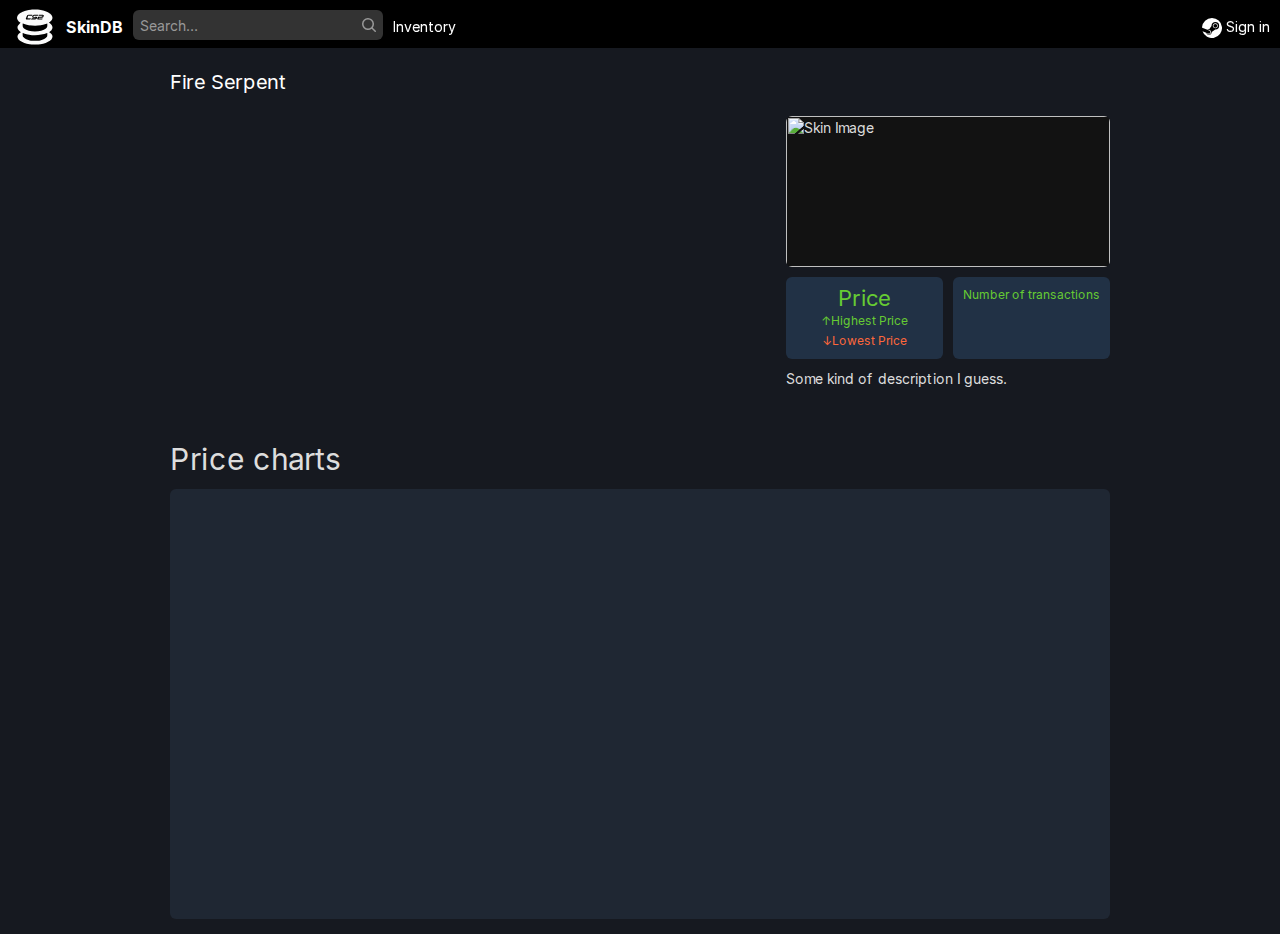
==== commit d0beb4d5: "skin.html gotowy do integracji z bazą" ====
--- a/skin.html
+++ b/skin.html
@@ -19,6 +19,10 @@
 
     <script src="https://code.jquery.com/jquery-3.6.4.min.js"></script>
     <script src="https://code.highcharts.com/highcharts.js"></script>
+    <script src="https://unpkg.com/react@17/umd/react.development.js"></script>
+    <script src="https://unpkg.com/react-dom@17/umd/react-dom.development.js"></script>
+    <script src="https://unpkg.com/babel-standalone@6/babel.js"></script>
+    <script src="https://unpkg.com/axios/dist/axios.min.js"></script>
 </head>
 
 <body class="page-apps">
@@ -46,13 +50,7 @@
                         </path>
                     </svg></button>
             </form>
-            <a href="/sales/">Sales</a>
-            <a href="/charts/">Charts</a>
-            <a href="/calculator/">Calculator</a>
-            <a href="/calendar/">Calendar</a>
-            <a href="/patchnotes/">Patches</a>
-            <a href="/discord/">Discord</a>
-            <a href="/instantsearch/">Find games</a>
+            <a href="inventory.html">Inventory</a>
             <button type="button" class="btn btn-outline header-search-close">Close</button>
         </div>
         <button type="button" class="header-search-mobile" aria-label="Open search"><svg width="24" height="24"
@@ -62,7 +60,7 @@
                 </path>
             </svg></button>
         <div class="header-user hide-small">
-            <a class="header-login" href="/login/" rel="nofollow">
+            <a class="header-login" href="login.html" rel="nofollow">
                 <svg width="20" height="20" viewBox="0 0 16 16" class="octicon octicon-steam" aria-hidden="true">
                     <path
                         d="M8 0a8 8 0 00-8 7.47c.07.1.13.21.18.32l4.15 1.67a2.2 2.2 0 011.31-.36l1.97-2.8v-.04c0-1.65 1.37-3 3.05-3a3.03 3.03 0 013.05 3 3.03 3.03 0 01-3.12 3l-2.81 1.97c0 .3-.05.6-.17.9a2.25 2.25 0 01-4.23-.37L.4 10.56A8.01 8.01 0 108 0zm2.66 4.27c-1.12 0-2.03.9-2.03 2s.91 1.99 2.03 1.99c1.12 0 2.03-.9 2.03-2s-.9-2-2.03-2zm0 .5c.85 0 1.53.66 1.53 1.49s-.68 1.5-1.53 1.5c-.84 0-1.52-.67-1.52-1.5s.68-1.5 1.52-1.5zM5.57 9.6c-.22 0-.43.04-.62.11l1.02.42c.65.26.95.99.68 1.62-.27.63-1 .93-1.65.67l-1-.4a1.73 1.73 0 003.13-.08c.18-.42.18-.88.01-1.3A1.69 1.69 0 005.57 9.6z">
@@ -116,49 +114,8 @@
                             </div>
                         </div>
                         <div class="row app-row">
-                            <div class="span8">
-                                <table class="table table-bordered table-hover table-responsive-flex">
-                                    <tbody>
-                                        <tr>
-                                            <td class="span3">Item Type</td>
-                                            <td>730</td>
-                                        </tr>
-                                        <tr>
-                                            <td>Skin Name</td>
-                                            <td itemprop="applicationCategory">Game</td>
-                                        </tr>
-                                        <tr>
-                                            <td>Collection</td>
-                                            <td><a href="https://steamdb.info/developer/Valve/"
-                                                    itemprop="author">Valve</a>
-                                            </td>
-                                        </tr>
-                                        <tr>
-                                            <td>Rarity</td>
-                                            <td><a href="https://steamdb.info/publisher/Valve/"
-                                                    itemprop="publisher">Valve</a>
-                                            </td>
-                                        </tr>
-                                        <tr>
-                                            <td>Wear and Tear</td>
-                                            <td><a href="https://steamdb.info/tech/Engine/Source2/">Engine.Source2</a>
-                                            </td>
-                                        </tr>
-                                        <tr>
-                                            <td>Stat Track</td>
-                                            <td><a href="https://steamdb.info/changelist/21764025/"
-                                                    rel="nofollow">21764025</a></td>
-                                        </tr>
-                                        <tr>
-                                            <td>Souvenir</td>
-                                            <td>4 January 2024 – 22:30:42 UTC <i class="muted">(<time class="timeago"
-                                                        datetime="2024-01-04T22:30:42+00:00" itemprop="dateModified"
-                                                        content="2024-01-04T22:30:42+00:00"
-                                                        title="4 January 2024 at 22:30:42 UTC">6 days ago</time>)</i>
-                                            </td>
-                                        </tr>
-                                    </tbody>
-                                </table>
+                            <div class="span8" id="skininfo">
+
                             </div>
 
 
@@ -168,13 +125,15 @@
                                         width="324" height="151">
                                 </div>
                                 <div class="header-two-things">
-                                    <a class="header-thing tooltipped tooltipped-n" aria-label="Change in last month">
-                                        <div class="header-thing-number header-thing-good">Price</div>
-                                        <span class="header-thing-good">↑Highest Price</span>
-                                        <span class="header-thing-poor">↓Lowest Price</span>
+                                    <a class="header-thing tooltipped tooltipped-n" aria-label="Current Price">
+                                        <div class="header-thing-number header-thing-good" id="currentPrice">Price</div>
+                                        <span class="header-thing-good" id="highestPrice">↑Highest Price</span>
+                                        <span class="header-thing-poor" id="lowestPrice">↓Lowest Price</span>
                                     </a>
-                                    <a class="header-thing tooltipped tooltipped-n" aria-label="Change in last month">
-                                        <div class="header-thing-number header-thing-good">914,659</div>
+                                    <a class="header-thing tooltipped tooltipped-n"
+                                        aria-label="Total number of transactions">
+                                        <div class="header-thing-number header-thing-good" id="numberOfTransactions">
+                                        </div>
                                         <span class="header-thing-good">Number of transactions</span>
                                     </a>
                                 </div>
@@ -197,9 +156,9 @@
                                         style="position: relative; overflow: hidden; width: 100%; height: 400px; text-align: left; line-height: normal; z-index: 0; -webkit-tap-highlight-color: rgba(0, 0, 0, 0); user-select: none; touch-action: manipulation; outline: none; font-size: 16px; font-family: inherit;">
                                         <script>
                                             (async () => {
-                                        
+
                                                 const data = await fetch('json/usdeur.json').then(response => response.json());
-                                        
+
                                                 Highcharts.setOptions({
                                                     colors: ['#6c3'], // Set the line color to #6c3
                                                     chart: {
@@ -233,7 +192,7 @@
                                                         },
                                                     }
                                                 });
-                                        
+
                                                 Highcharts.chart('js-chart-players', {
                                                     chart: {
                                                         zoomType: 'x'
@@ -279,13 +238,13 @@
                                                             }
                                                         }
                                                     },
-                                        
+
                                                     series: [{
                                                         type: 'area',
                                                         name: 'USD to EUR',
                                                         data: data
                                                     }],
-                                        
+
                                                     // Additional elements
                                                     yAxis: {
                                                         gridLineColor: '#333333',
@@ -317,7 +276,7 @@
                                                             zIndex: 1
                                                         }]
                                                     },
-                                        
+
                                                     navigator: {
                                                         yAxis: {
                                                             gridLineColor: 'rgba(180, 180, 180, 0.2)',
@@ -332,7 +291,7 @@
                                                             }]
                                                         }
                                                     },
-                                        
+
                                                     yAxis: {
                                                         plotLines: [{
                                                             value: 244,
@@ -342,7 +301,7 @@
                                                             zIndex: 2
                                                         }]
                                                     },
-                                        
+
                                                     plotOptions: {
                                                         series: {
                                                             tracker: {
@@ -366,6 +325,130 @@
             </div>
         </div>
     </div>
+
+    <script type="text/babel">
+        const { useState, useEffect } = React;
+
+        const SkinDetails = () => {
+            const [skinDetails, setSkinDetails] = useState({});
+            const urlParams = new URLSearchParams(window.location.search);
+            const skinId = urlParams.get('skinId');
+
+            useEffect(() => {
+                // Zapytanie do API obsługującego bazę danych
+                axios.get(`/api/skins/${skinId}`)
+                    .then(response => {
+                        setSkinDetails(response.data);
+                    })
+                    .catch(error => {
+                        console.error('Błąd podczas pobierania danych z API:', error);
+                    });
+            }, [skinId]);
+
+            return (
+                <table className="table table-bordered table-hover table-responsive-flex">
+                    <tbody>
+                        <tr>
+                            <td className="span3">Item Type</td>
+                            <td>{skinDetails.itemType}</td>
+                        </tr>
+                        <tr>
+                            <td>Skin Name</td>
+                            <td>{skinDetails.skinName}</td>
+                        </tr>
+                        <tr>
+                            <td>Collection</td>
+                            <td>{skinDetails.collection}</td>
+                        </tr>
+                        <tr>
+                            <td>Rarity</td>
+                            <td>{skinDetails.rarity}</td>
+                        </tr>
+                        <tr>
+                            <td>Wear and Tear</td>
+                            <td>{skinDetails.wearAndTear}</td>
+                        </tr>
+                        <tr>
+                            <td>Stat Track</td>
+                            <td>{skinDetails.statTrack}</td>
+                        </tr>
+                        <tr>
+                            <td>Souvenir</td>
+                            <td>
+                                {skinDetails.souvenir}
+                            </td>
+                        </tr>
+                    </tbody>
+                </table>
+            );
+        };
+        ReactDOM.render(
+            React.createElement(SkinDetails, null),
+            document.getElementById('skininfo')
+        );
+    </script>
+    <script>
+        // Function to find the minimum and maximum values in the JSON data
+        function findMinMaxValues(data) {
+            var minValue = Number.MAX_VALUE;
+            var maxValue = Number.MIN_VALUE;
+
+            for (var i = 0; i < data.length; i++) {
+                var value = data[i][1];
+                minValue = Math.min(minValue, value);
+                maxValue = Math.max(maxValue, value);
+            }
+
+            return { min: minValue, max: maxValue };
+        }
+
+        // Function to update HTML elements with corresponding values
+        function updateHTMLValues(data) {
+            // Find min and max values
+            var minMaxValues = findMinMaxValues(data);
+            var minValue = minMaxValues.min;
+            var maxValue = minMaxValues.max;
+
+            // Update Price values
+            document.getElementById("currentPrice").innerText = data[data.length - 1][1].toFixed(4);
+            document.getElementById("highestPrice").innerText = "↑Highest Price " + maxValue.toFixed(4);
+            document.getElementById("lowestPrice").innerText = "↓Lowest Price " + minValue.toFixed(4);
+
+            // Calculate and update Number of transactions
+            var numberOfTransactions = calculateNumberOfTransactions(data);
+            document.getElementById("numberOfTransactions").innerText = numberWithCommas(numberOfTransactions);
+        }
+
+        // Function to calculate the number of transactions
+        function calculateNumberOfTransactions(data) {
+            // Zliczanie ilości przecinków
+            var numberOfCommas = 0;
+
+            for (var i = 0; i < data.length; i++) {
+                var valueString = data[i][1].toString();
+                var commasInValue = valueString.split('.').length - 1;
+
+                numberOfCommas += commasInValue;
+            }
+
+            return numberOfCommas;
+        }
+
+        // Function to add commas to a number for better formatting
+        function numberWithCommas(x) {
+            return x.toString().replace(/\B(?=(\d{3})+(?!\d))/g, ",");
+        }
+
+        // Fetch the JSON file
+        fetch('json/usdeur.json')
+            .then(response => response.json())
+            .then(jsonData => {
+                // Call the function to update HTML values with the retrieved JSON data
+                updateHTMLValues(jsonData);
+            })
+            .catch(error => console.error('Error fetching JSON file:', error));
+    </script>
+
 </body>
 
 </html>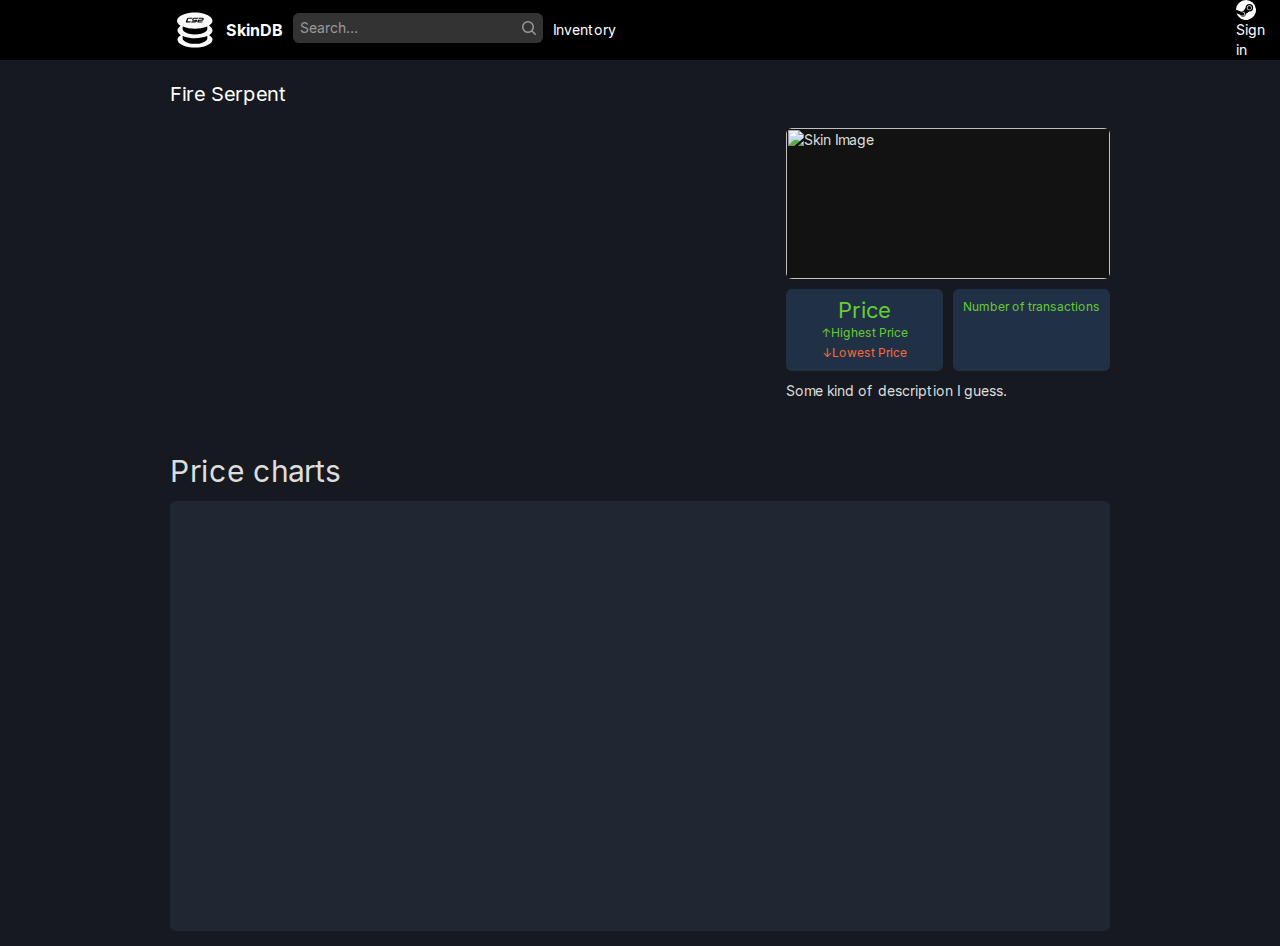
==== commit 5bd3f06a: "Merge pull request #12 from KoniecV/zator" ====
--- a/skin.html
+++ b/skin.html
@@ -27,6 +27,9 @@
 
 <body class="page-apps">
     <div class="header" role="banner">
+        <div class="header-menu-button-container">
+            
+        </div>
         <div class="header-navbar">
             <a href="index.html" class="header-brand" itemprop="url"><svg xmlns="http://www.w3.org/2000/svg" width="50"
                     height="50" viewBox="0 0 300 300" version="1.1">
--- a/css/headcrab.css
+++ b/css/headcrab.css
@@ -32,7 +32,7 @@
 }
 
 :root {
-    --navbar-height: 48px;
+    --navbar-height: 60px;
     --body-bg-color: #161920;
     --body-color: #ddd;
     --contrast-color: #fff;
@@ -440,7 +440,7 @@
     max-width: 250px;
     background-color: #333;
     border-radius: 6px;
-    margin-top: 10px;
+    margin-top: 9px
 }
 
 .header-search .field {
@@ -484,7 +484,7 @@
 .header-login {
     display: inline-block;
     color: #fff;
-    padding: 0 10px
+    padding: 0 15px
 }
 
 a.header-login:hover {
@@ -499,8 +499,9 @@
 .header-user {
     display: flex;
     align-items: center;
-    justify-content: end;
-    flex: 1 0 auto
+    justify-content: flex-end;
+    flex: 1;
+    margin-left: 100%;
 }
 
 .header-user-avatar {
